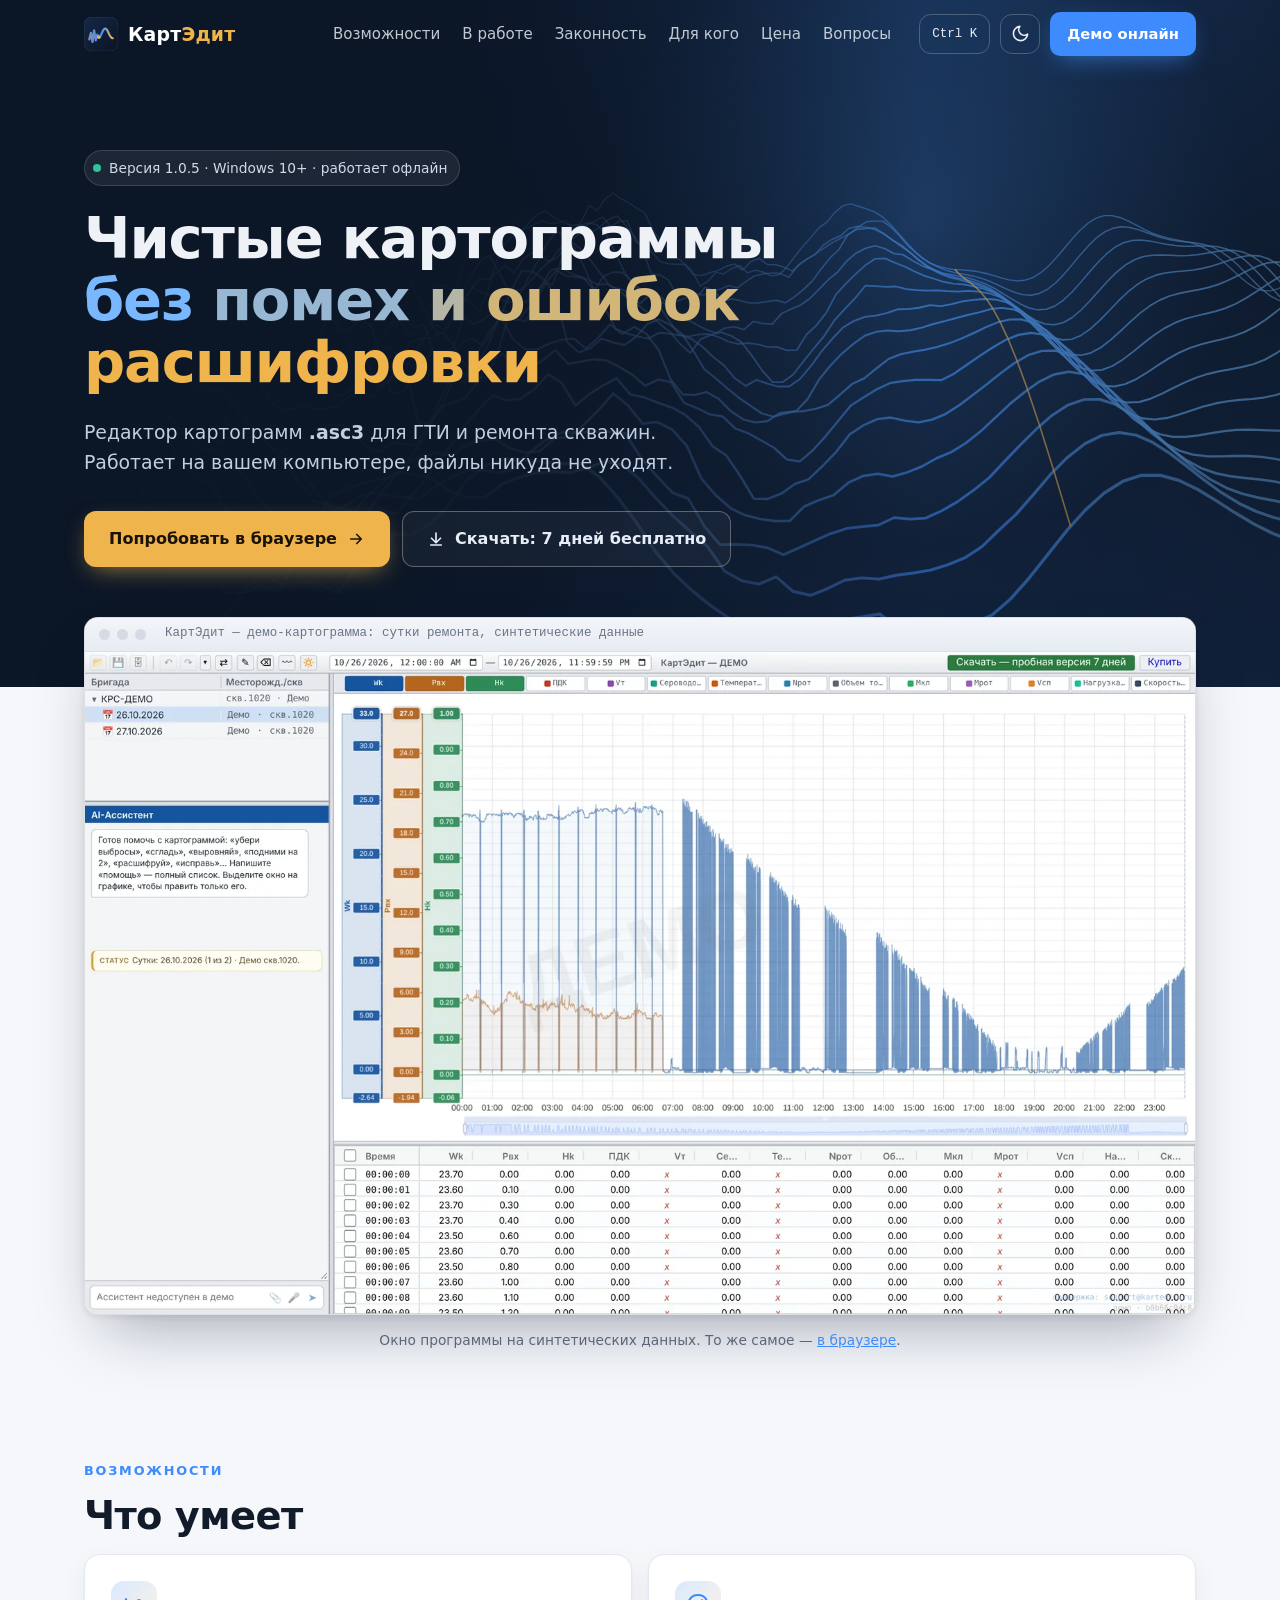
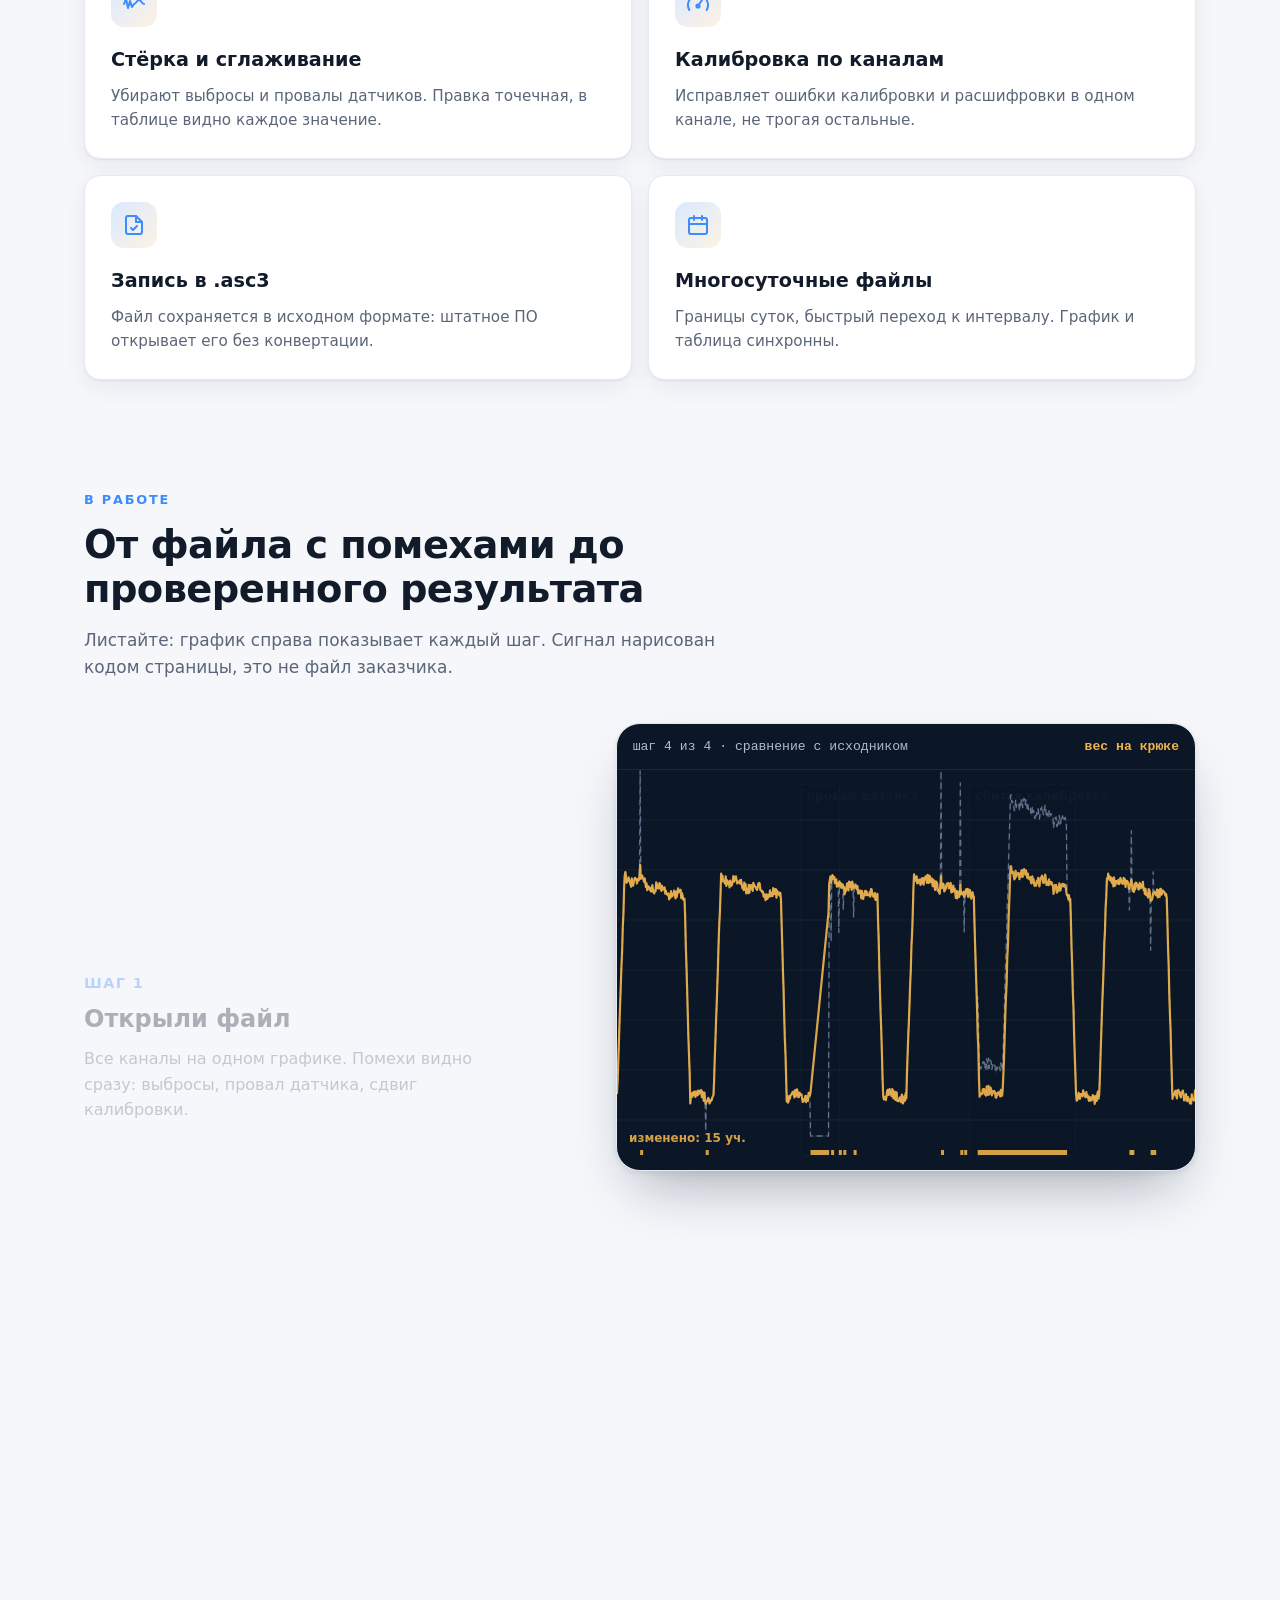
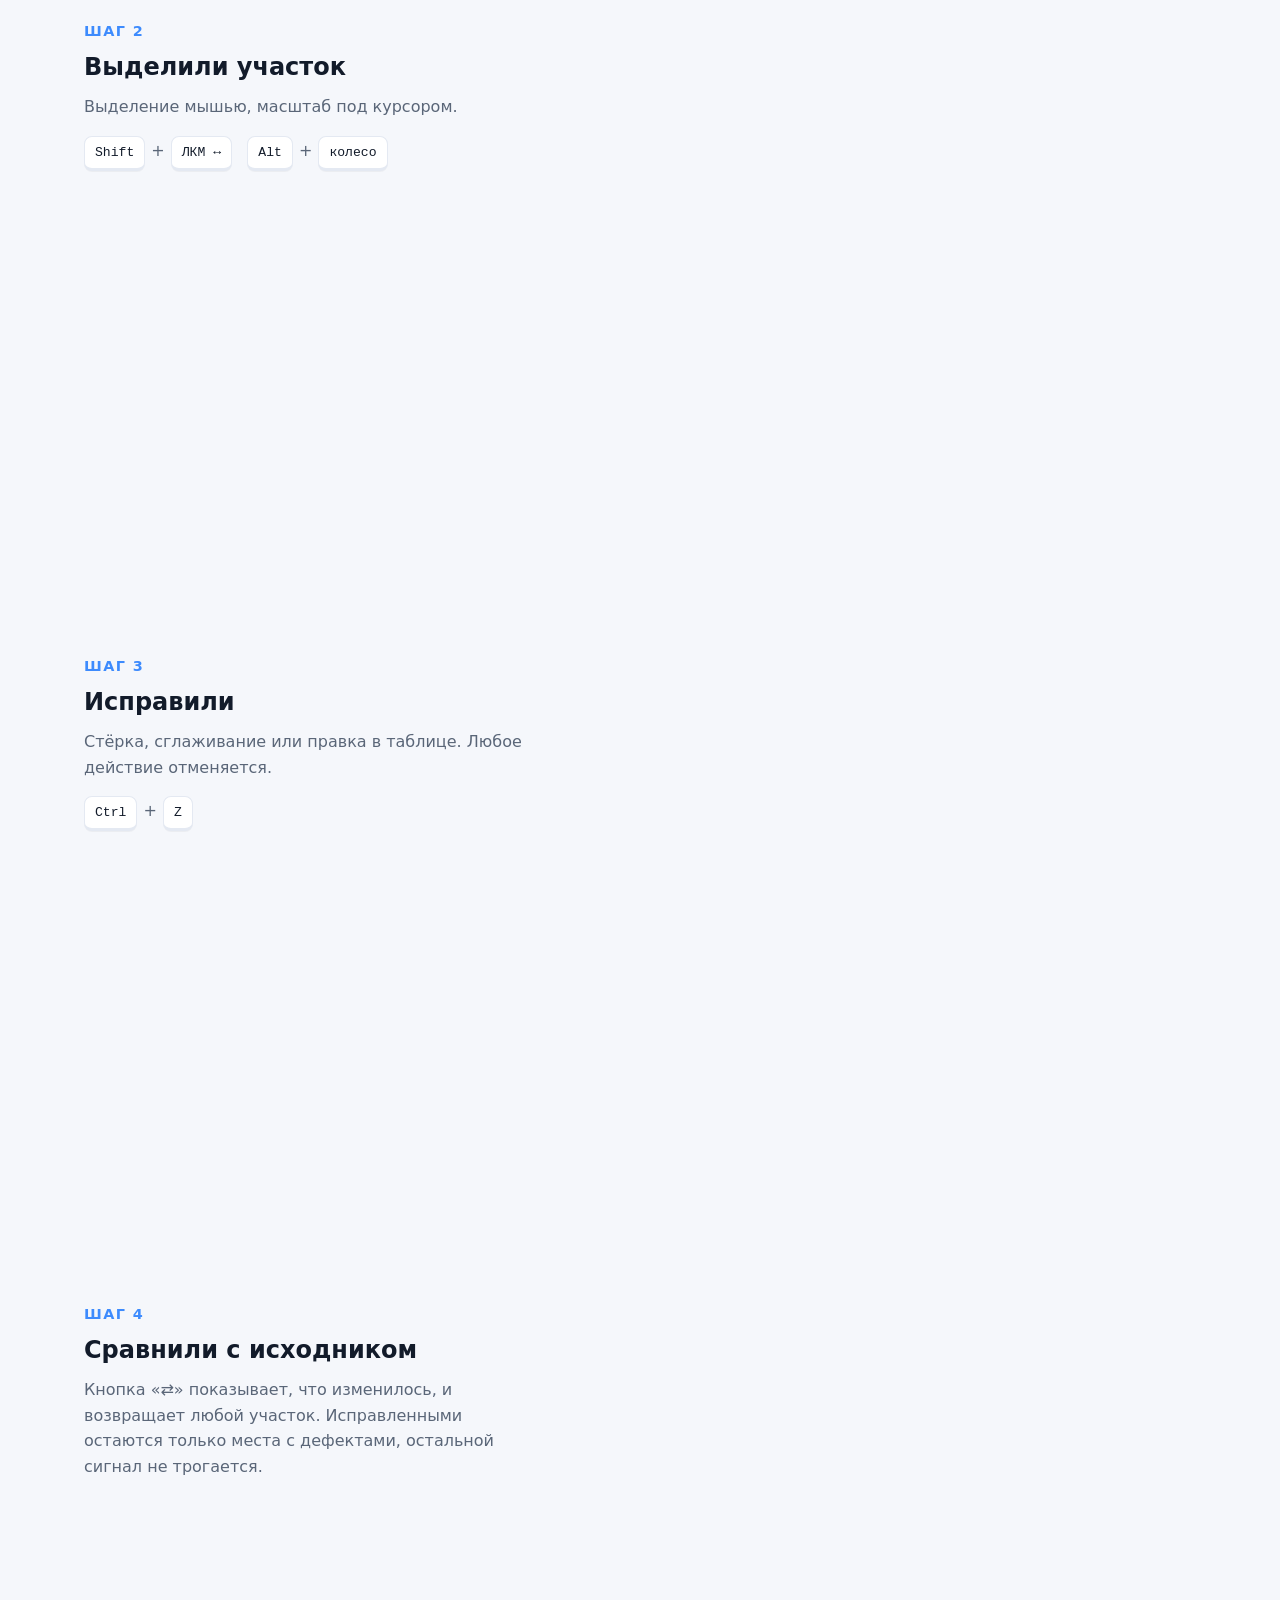
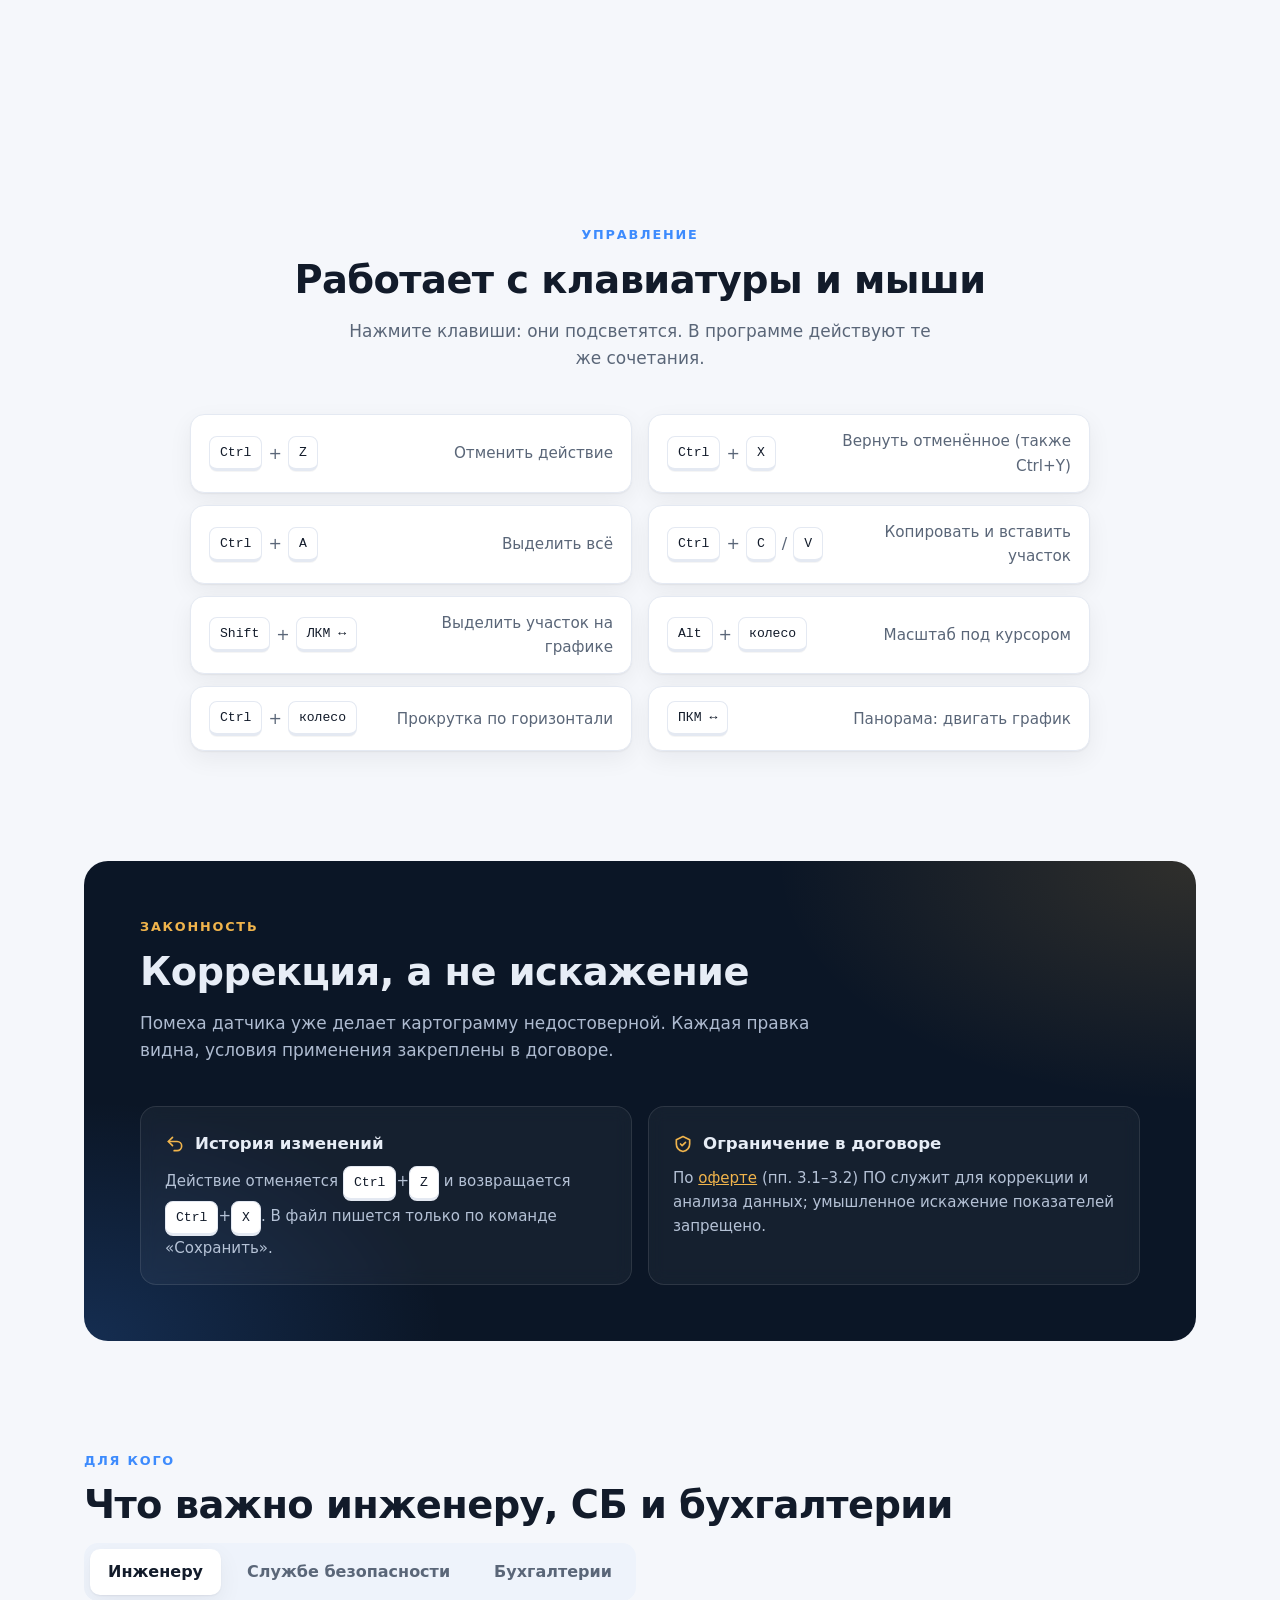
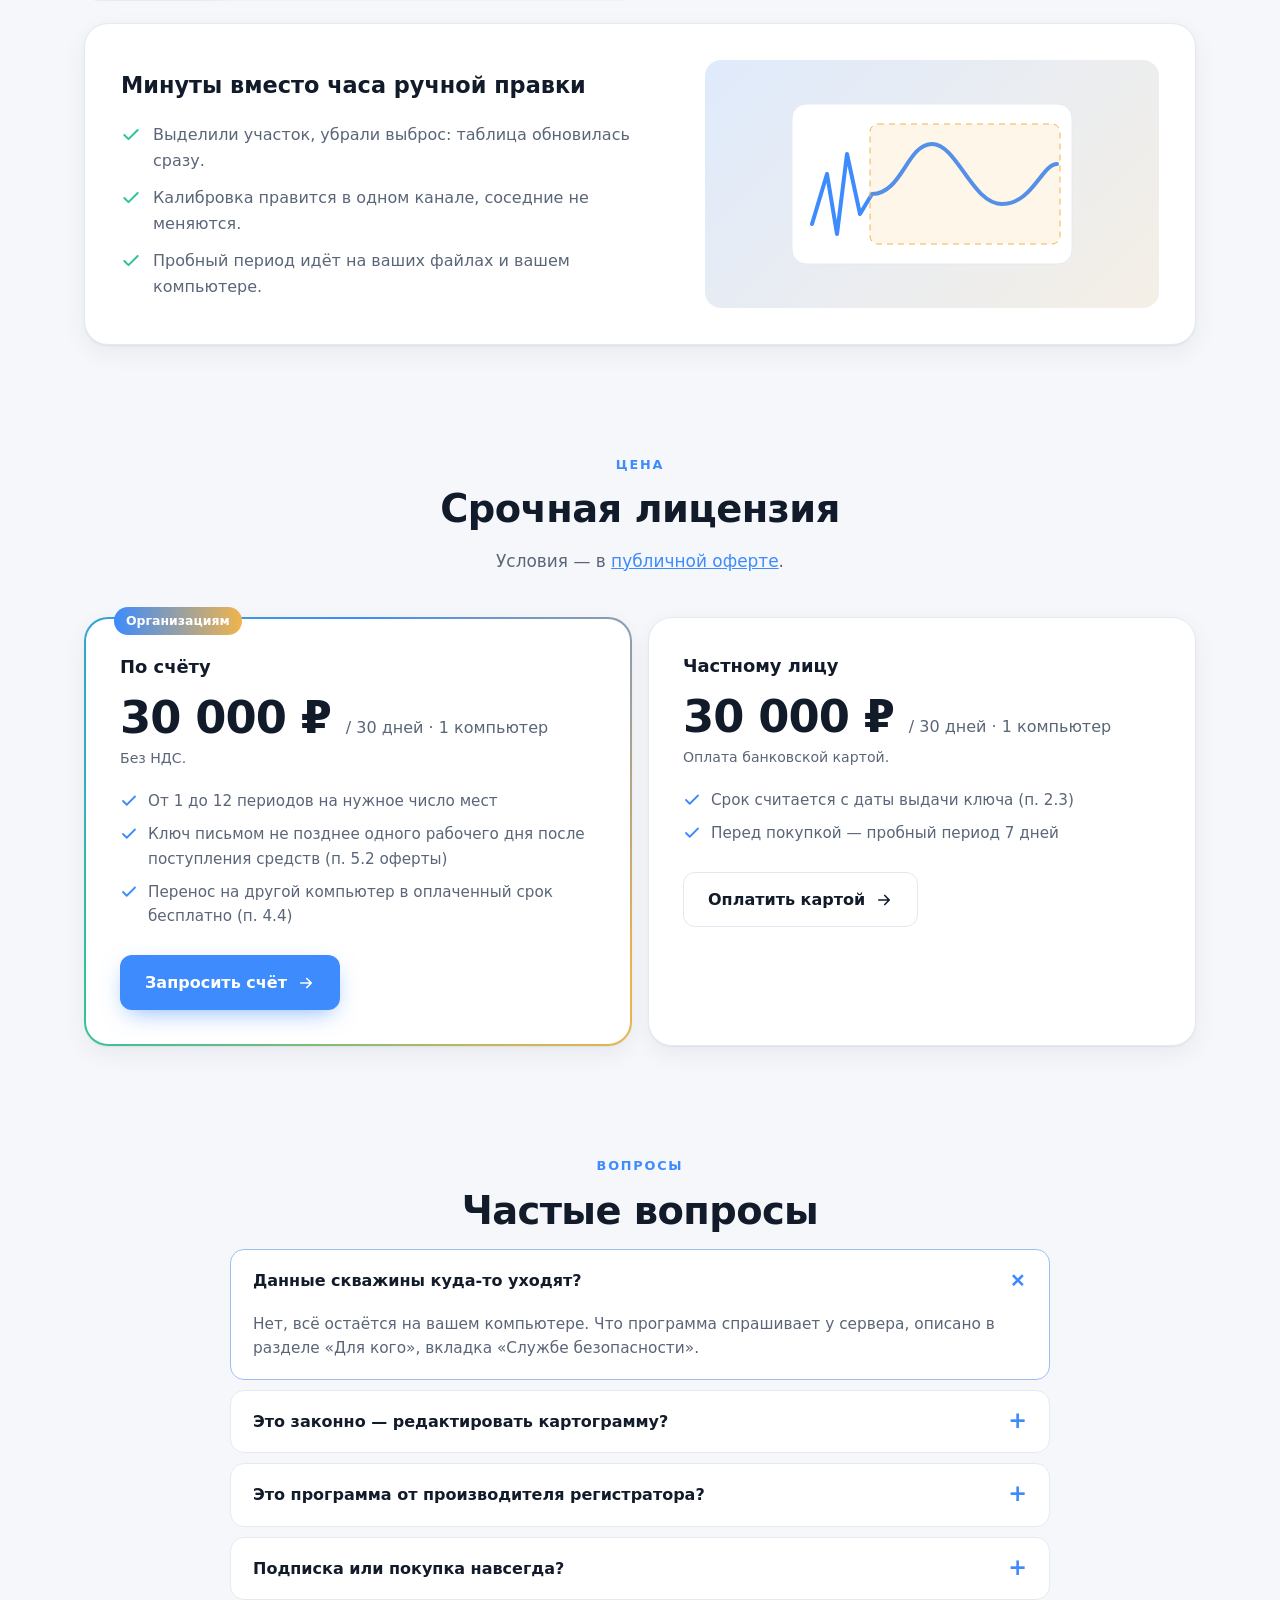
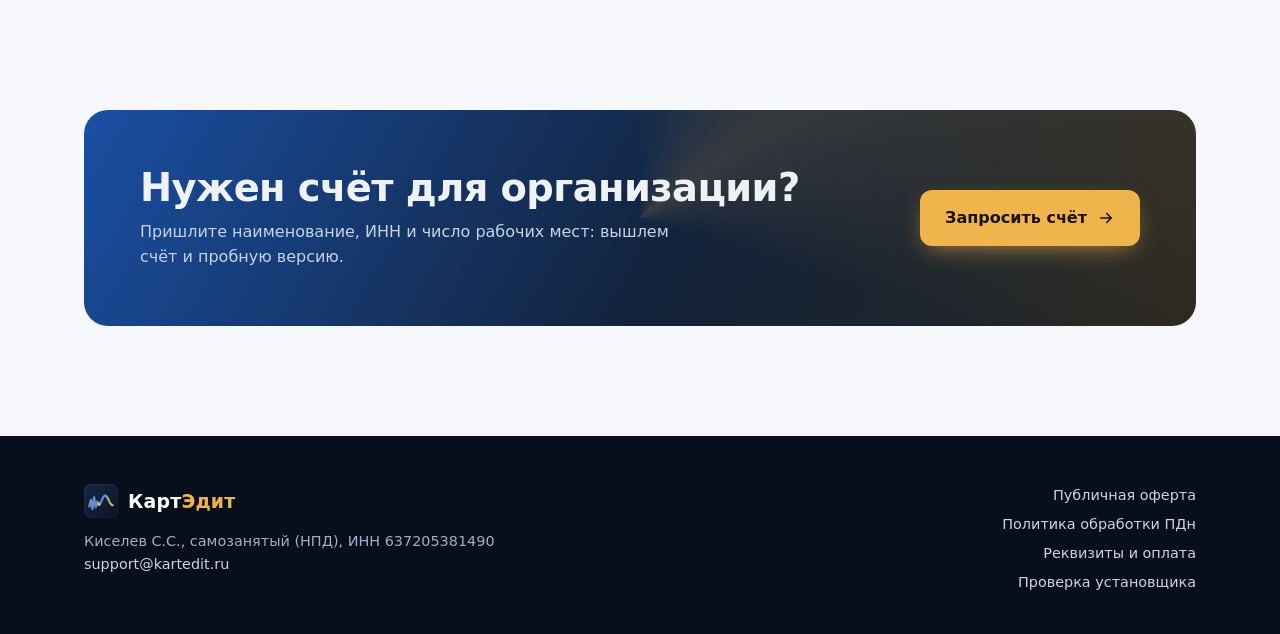
==== index.html @ 20cf05af "Initial deploy of KartEdit website to GitHub Pages" ====
<!DOCTYPE html>
<html lang="ru" data-theme="light">
<head>
<meta charset="utf-8">
<meta name="viewport" content="width=device-width, initial-scale=1, viewport-fit=cover">
<title>КартЭдит — контроль качества данных телеметрии</title>
<meta name="description" content="Настольное ПО для анализа и коррекции данных телеметрии в формате .asc3. Организациям — договор, счёт и акт, безналичный расчёт. Файлы обрабатываются на вашем компьютере.">
<meta name="theme-color" content="#0b1626">
<meta property="og:title" content="КартЭдит — контроль качества данных телеметрии">
<meta property="og:description" content="Коррекция помех и ошибок расшифровки в картограммах .asc3. Офлайн, на вашем компьютере.">
<meta property="og:image" content="https://kartedit.ru/assets/editor.webp">
<link rel="icon" href="/assets/logo.svg" type="image/svg+xml">
<!-- Сторонние ресурсы не подключаются (§11.1 Политики ПДн): шрифты системные,
     стили, скрипты и картинки — свои, с этого же домена. -->
<style>
  /* ---------- Дизайн-токены (описание — commercial/brand/ДИЗАЙН_СИСТЕМА.md) ---------- */
  :root {
    --navy-900:#070f1c; --navy-800:#0b1626; --navy-700:#12223a; --navy-600:#1b3252;
    --signal:#3d8bfd; --signal-2:#79b8ff; --gold:#f0b44c; --mint:#2fc29b; --noise:#8a9bb8;
    --r-sm:10px; --r-md:16px; --r-lg:24px;
    --shadow-1:0 1px 2px rgba(10,20,40,.06),0 8px 24px rgba(10,20,40,.06);
    --shadow-2:0 2px 6px rgba(10,20,40,.08),0 30px 60px -20px rgba(10,20,40,.35);
    --ease:cubic-bezier(.2,.7,.2,1);
    --font:"Segoe UI Variable Text","Segoe UI",system-ui,-apple-system,Roboto,"Helvetica Neue",Arial,sans-serif;
    --font-d:"Segoe UI Variable Display","Segoe UI",system-ui,-apple-system,Roboto,sans-serif;
    --mono:"Cascadia Mono",Consolas,"SFMono-Regular",Menlo,monospace;
  }
  :root, [data-theme="light"] {
    --bg:#f5f7fb; --bg-2:#ffffff; --tx:#121b2a; --mut:#5a6678; --line:#e2e8f1;
    --card:#ffffff; --card-line:#e4e9f2; --glass:rgba(255,255,255,.72); --chip:#eef3fb;
  }
  [data-theme="dark"] {
    --bg:#08111f; --bg-2:#0c1729; --tx:#e7edf6; --mut:#97a6bc; --line:#1c2c44;
    --card:#0f1c31; --card-line:#1e3050; --glass:rgba(10,20,36,.72); --chip:#13243d;
    --shadow-1:0 1px 2px rgba(0,0,0,.3),0 8px 24px rgba(0,0,0,.25);
  }
  * { box-sizing:border-box; margin:0; }
  html { scroll-behavior:smooth; scroll-padding-top:84px; -webkit-text-size-adjust:100%; }
  body { font-family:var(--font); color:var(--tx); background:var(--bg); line-height:1.6;
         -webkit-font-smoothing:antialiased; overflow-x:hidden; transition:background .3s, color .3s; }
  a { color:var(--signal); }
  img { max-width:100%; display:block; }
  .wrap { max-width:1160px; margin:0 auto; padding:0 24px; }
  .sr { position:absolute; width:1px; height:1px; overflow:hidden; clip:rect(0 0 0 0); }
  :focus-visible { outline:2px solid var(--signal); outline-offset:3px; border-radius:6px; }

  /* ---------- Полоса прогресса прокрутки (scroll-driven animation) ---------- */
  .progress { position:fixed; inset:0 0 auto 0; height:3px; z-index:60; transform-origin:0 50%;
              background:linear-gradient(90deg,var(--signal),var(--gold)); transform:scaleX(0); }
  @supports (animation-timeline: scroll()) {
    .progress { animation:grow linear both; animation-timeline:scroll(root); }
    @keyframes grow { to { transform:scaleX(1); } }
  }

  /* ---------- Шапка: «стекло» ---------- */
  header.top { position:fixed; inset:0 0 auto 0; z-index:50; transition:background .3s, box-shadow .3s; }
  header.top.solid { background:var(--glass); backdrop-filter:saturate(1.6) blur(14px);
                     -webkit-backdrop-filter:saturate(1.6) blur(14px); box-shadow:0 1px 0 var(--line); }
  .nav { display:flex; align-items:center; gap:28px; height:68px; }
  .brand { display:flex; align-items:center; gap:10px; text-decoration:none; color:#fff;
           font-family:var(--font-d); font-weight:800; font-size:1.18rem; letter-spacing:.2px; }
  header.solid .brand { color:var(--tx); }
  .brand b { font-weight:inherit; }
  .brand span { color:var(--gold); }
  .brand svg { width:34px; height:34px; flex:none; }
  .brand .trace { stroke-dasharray:120; stroke-dashoffset:120; animation:draw 1.6s .2s var(--ease) forwards; }
  @keyframes draw { to { stroke-dashoffset:0; } }
  .links { display:flex; gap:22px; margin-left:auto; }
  .links a { color:rgba(232,239,248,.82); text-decoration:none; font-size:.94rem; font-weight:500; }
  header.solid .links a { color:var(--mut); }
  .links a:hover { color:var(--gold) !important; }
  .nav-act { display:flex; align-items:center; gap:10px; }
  .icon-btn { width:40px; height:40px; border-radius:12px; display:grid; place-items:center; cursor:pointer;
              border:1px solid rgba(255,255,255,.22); background:transparent; color:#e8eef6; }
  header.solid .icon-btn { border-color:var(--line); color:var(--tx); }
  .icon-btn svg { width:19px; height:19px; }
  .burger { display:none; }
  /* Мобильное меню — нативный Popover API */
  #menu { margin:76px 16px auto auto; padding:10px; border:1px solid var(--line); border-radius:var(--r-md);
          background:var(--bg-2); color:var(--tx); box-shadow:var(--shadow-2); min-width:220px; }
  #menu a { display:block; padding:10px 14px; color:var(--tx); text-decoration:none; border-radius:10px; }
  #menu a:hover { background:var(--chip); }
  #menu::backdrop { background:rgba(5,10,20,.35); backdrop-filter:blur(2px); }

  /* ---------- Кнопки ---------- */
  .btn { --b:var(--signal); display:inline-flex; align-items:center; gap:10px; text-decoration:none;
         font-weight:650; font-size:1rem; padding:14px 24px; border-radius:12px; border:1px solid transparent;
         transition:transform .2s var(--ease), box-shadow .2s, background .2s; cursor:pointer; }
  .btn svg { width:18px; height:18px; }
  .btn.main { background:var(--b); color:#fff; box-shadow:0 8px 24px -8px rgba(61,139,253,.7); }
  .btn.main:hover { transform:translateY(-2px); box-shadow:0 14px 30px -10px rgba(61,139,253,.85); }
  .btn.gold { background:var(--gold); color:#1a1205; box-shadow:0 8px 24px -8px rgba(240,180,76,.7); }
  .btn.gold:hover { transform:translateY(-2px); }
  .btn.ghost { color:#e6edf7; border-color:rgba(255,255,255,.3); background:rgba(255,255,255,.04); }
  .btn.ghost:hover { background:rgba(255,255,255,.1); }
  .btn.line { color:var(--tx); border-color:var(--line); background:var(--bg-2); }
  .btn.line:hover { border-color:var(--signal); }
  .btn.sm { padding:9px 16px; font-size:.92rem; border-radius:10px; }

  /* ---------- Первый экран ---------- */
  .hero { position:relative; overflow:hidden; color:#eef2f7; isolation:isolate;
          background:radial-gradient(1200px 600px at 80% -10%,#1d3d6c 0%,transparent 60%),
                     linear-gradient(165deg,var(--navy-800) 0%,var(--navy-700) 65%,#15294a 100%); }
  /* Сцена «лента данных»: свой код на canvas, без сторонних библиотек.
     При «уменьшить движение» — один статический кадр. */
  #ribbon { position:absolute; inset:0; width:100%; height:100%; display:block; z-index:-2; }
  .hero::after { content:""; position:absolute; inset:0; pointer-events:none; z-index:-1;
                 background:linear-gradient(90deg,var(--navy-800) 0%,rgba(11,22,38,.9) 36%,
                            rgba(11,22,38,.25) 72%,rgba(11,22,38,.5) 100%); }
  .hero-in { padding:150px 0 120px; max-width:720px; }
  .eyebrow { display:inline-flex; align-items:center; gap:8px; padding:6px 12px 6px 8px; border-radius:999px;
             background:rgba(255,255,255,.07); border:1px solid rgba(255,255,255,.14); font-size:.86rem;
             color:#cfdaea; margin-bottom:22px; backdrop-filter:blur(6px); }
  .eyebrow i { width:8px; height:8px; border-radius:50%; background:var(--mint);
               box-shadow:0 0 0 0 rgba(47,194,155,.6); animation:ping 2.4s infinite; }
  @keyframes ping { 70%,100% { box-shadow:0 0 0 10px rgba(47,194,155,0); } }
  h1 { font-family:var(--font-d); font-size:clamp(2.1rem,4.6vw,3.6rem); line-height:1.08; font-weight:800;
       letter-spacing:-.02em; margin-bottom:22px; text-wrap:balance; }
  h1 .grad { background:linear-gradient(90deg,var(--signal-2),var(--gold)); -webkit-background-clip:text;
             background-clip:text; color:transparent; }
  .lead { font-size:clamp(1.02rem,1.5vw,1.18rem); color:#c3cede; margin-bottom:34px; max-width:620px; text-wrap:pretty; }
  .btns { display:flex; gap:12px; flex-wrap:wrap; }

  /* ---------- Скриншот: окно, которое «ложится» при прокрутке ---------- */
  .stage { position:relative; margin-top:-70px; perspective:1600px; z-index:3; }
  .window { border-radius:14px; overflow:hidden; background:#fff; box-shadow:var(--shadow-2);
            border:1px solid rgba(15,30,60,.14); transform-origin:50% 0; }
  .window .bar { height:34px; background:linear-gradient(#f2f5f9,#e7ecf3); display:flex; align-items:center;
                 gap:7px; padding:0 14px; border-bottom:1px solid #d9e0ea; }
  .window .bar i { width:11px; height:11px; border-radius:50%; background:#d5dbe4; }
  .window .bar span { margin-left:12px; font-size:.78rem; color:#6a7486; font-family:var(--mono); }
  .window img { width:100%; height:auto; aspect-ratio:1600/955; }
  @supports (animation-timeline: view()) {
    .window { animation:lay linear both; animation-timeline:view(); animation-range:entry 0% cover 45%; }
    @keyframes lay { from { transform:rotateX(24deg) scale(.92); opacity:.55; } to { transform:none; opacity:1; } }
  }
  .caption { text-align:center; color:var(--mut); font-size:.86rem; margin-top:14px; }

  /* ---------- Секции ---------- */
  section { padding:110px 0 0; }
  .kicker { font-size:.8rem; letter-spacing:.14em; text-transform:uppercase; color:var(--signal); font-weight:700; margin-bottom:12px; }
  h2 { font-family:var(--font-d); font-size:clamp(1.6rem,3vw,2.4rem); line-height:1.15; letter-spacing:-.015em;
       margin-bottom:16px; text-wrap:balance; }
  .sub { color:var(--mut); font-size:1.06rem; max-width:680px; margin-bottom:42px; text-wrap:pretty; }
  .center { text-align:center; } .center .sub { margin-inline:auto; }

  /* Появление при прокрутке: CSS view-timeline, иначе — IntersectionObserver.
     Без JS и без поддержки всё видно сразу. */
  @supports (animation-timeline: view()) {
    .rv { animation:rise linear both; animation-timeline:view(); animation-range:entry 5% cover 28%; }
  }
  html.io .rv { opacity:0; transform:translateY(28px); transition:opacity .8s var(--ease), transform .8s var(--ease); }
  html.io .rv.in { opacity:1; transform:none; }
  @keyframes rise { from { opacity:0; transform:translateY(34px); } to { opacity:1; transform:none; } }

  /* ---------- Карточки (bento) с 3D-наклоном и «прожектором» ---------- */
  .bento { display:grid; grid-template-columns:repeat(6,1fr); gap:16px; }
  .card { --rx:0deg; --ry:0deg; --mx:50%; --my:50%; position:relative; grid-column:span 2; container-type:inline-size;
          background:var(--card); border:1px solid var(--card-line); border-radius:var(--r-md); padding:26px;
          box-shadow:var(--shadow-1); transform:perspective(900px) rotateX(var(--rx)) rotateY(var(--ry));
          transition:transform .25s var(--ease), border-color .25s; overflow:hidden; }
  .card::before { content:""; position:absolute; inset:0; pointer-events:none; opacity:0; transition:opacity .3s;
                  background:radial-gradient(380px circle at var(--mx) var(--my),rgba(61,139,253,.13),transparent 60%); }
  .card:hover { border-color:color-mix(in srgb,var(--signal) 45%,var(--card-line)); }
  .card:hover::before { opacity:1; }
  .card.wide { grid-column:span 3; }
  .card .ic { width:46px; height:46px; border-radius:13px; display:grid; place-items:center; margin-bottom:18px;
              background:linear-gradient(135deg,color-mix(in srgb,var(--signal) 20%,transparent),color-mix(in srgb,var(--gold) 18%,transparent));
              color:var(--signal); }
  .card .ic svg { width:24px; height:24px; }
  .card h3 { font-size:1.08rem; margin-bottom:8px; font-family:var(--font-d); }
  .card p { color:var(--mut); font-size:.95rem; }
  .card p + p { margin-top:10px; }
  .card .kbd { font-family:var(--mono); font-size:.8rem; padding:2px 7px; border-radius:6px; background:var(--chip);
               border:1px solid var(--card-line); color:var(--tx); }
  @container (min-width:420px) { .card h3 { font-size:1.2rem; } }

  /* ---------- Законность ---------- */
  .legal { position:relative; border-radius:var(--r-lg); padding:56px; color:#e7edf6; overflow:hidden;
           background:radial-gradient(700px 400px at 100% 0%,rgba(240,180,76,.16),transparent 60%),
                      radial-gradient(600px 400px at 0% 100%,rgba(61,139,253,.2),transparent 60%),var(--navy-800); }
  .legal .kicker { color:var(--gold); }
  .legal .sub { color:#aebbd0; }
  .legal-grid { display:grid; grid-template-columns:repeat(3,1fr); gap:16px; }
  .legal-grid.two { grid-template-columns:repeat(2,1fr); }
  .legal-item { background:rgba(255,255,255,.045); border:1px solid rgba(255,255,255,.1); border-radius:var(--r-md);
                padding:24px; backdrop-filter:blur(8px); }
  .legal-item h3 { font-size:1.04rem; margin-bottom:8px; display:flex; gap:10px; align-items:center; }
  .legal-item h3 svg { width:20px; height:20px; color:var(--gold); flex:none; }
  .legal-item p { color:#b5c2d6; font-size:.94rem; }
  .legal-item a { color:var(--gold); }

  /* ---------- Кому ---------- */
  .tabs { display:flex; gap:8px; padding:6px; border-radius:14px; background:var(--chip); width:max-content; max-width:100%;
          overflow-x:auto; margin-bottom:22px; scrollbar-width:none; }
  .tabs button { border:0; background:transparent; color:var(--mut); font:inherit; font-weight:600; padding:10px 18px;
                 border-radius:10px; cursor:pointer; white-space:nowrap; transition:background .2s,color .2s; }
  .tabs button[aria-selected="true"] { background:var(--bg-2); color:var(--tx); box-shadow:var(--shadow-1); }
  .panel { display:grid; grid-template-columns:1.1fr .9fr; gap:28px; align-items:center; background:var(--card);
           border:1px solid var(--card-line); border-radius:var(--r-lg); padding:36px; box-shadow:var(--shadow-1); }
  .panel[hidden] { display:none; }
  .panel h3 { font-family:var(--font-d); font-size:1.4rem; margin-bottom:12px; }
  .panel ul { list-style:none; padding:0; display:grid; gap:12px; margin-top:18px; }
  .panel li { display:flex; gap:12px; color:var(--mut); }
  .panel li svg { flex:none; width:20px; height:20px; color:var(--mint); margin-top:3px; }
  .panel .art { border-radius:var(--r-md); min-height:220px; display:grid; place-items:center; padding:24px;
                background:linear-gradient(135deg,color-mix(in srgb,var(--signal) 12%,var(--bg)),color-mix(in srgb,var(--gold) 12%,var(--bg))); }
  .panel .art svg { width:100%; max-width:300px; height:auto; }

  /* ---------- Цена ---------- */
  .price-wrap { display:grid; grid-template-columns:1fr 1fr; gap:16px; }
  .price { position:relative; border-radius:var(--r-lg); padding:34px; background:var(--card); border:1px solid var(--card-line);
           box-shadow:var(--shadow-1); }
  .price.hi { border:1px solid transparent; background:linear-gradient(var(--card),var(--card)) padding-box,
              linear-gradient(135deg,var(--signal),var(--gold)) border-box; }
  .price .tag { position:absolute; top:-12px; left:28px; padding:4px 12px; border-radius:999px; font-size:.78rem; font-weight:700;
                background:linear-gradient(90deg,var(--signal),var(--gold)); color:#fff; }
  .price h3 { font-size:1.12rem; margin-bottom:6px; }
  .price .amt { font-family:var(--font-d); font-size:2.8rem; font-weight:800; letter-spacing:-.02em; line-height:1.1; margin:12px 0 4px; }
  .price .amt small { font-size:1rem; font-weight:500; color:var(--mut); letter-spacing:0; }
  .price ul { list-style:none; padding:0; margin:20px 0 26px; display:grid; gap:9px; }
  .price li { display:flex; gap:10px; color:var(--mut); font-size:.95rem; }
  .price li svg { flex:none; width:18px; height:18px; color:var(--signal); margin-top:3px; }
  .muted { color:var(--mut); font-size:.88rem; }

  /* ---------- Вопросы ---------- */
  .faq { max-width:820px; margin:0 auto; display:grid; gap:10px; }
  details { background:var(--card); border:1px solid var(--card-line); border-radius:14px; padding:0 22px;
            transition:border-color .2s; }
  details[open] { border-color:color-mix(in srgb,var(--signal) 45%,var(--card-line)); }
  summary { cursor:pointer; list-style:none; padding:18px 0; font-weight:600; display:flex; justify-content:space-between; gap:16px; }
  summary::-webkit-details-marker { display:none; }
  summary::after { content:"+"; font-size:1.4rem; line-height:1; color:var(--signal); transition:transform .25s var(--ease); }
  details[open] summary::after { transform:rotate(45deg); }
  details p { color:var(--mut); padding-bottom:18px; font-size:.96rem; }
  details::details-content { block-size:0; overflow:clip; transition:block-size .35s var(--ease), content-visibility .35s allow-discrete; }
  details[open]::details-content { block-size:auto; }
  @supports (interpolate-size: allow-keywords) { :root { interpolate-size:allow-keywords; } }

  /* ---------- Призыв ---------- */
  .cta { margin:110px 0 0; border-radius:var(--r-lg); padding:56px; display:flex; align-items:center; justify-content:space-between;
         gap:28px; flex-wrap:wrap; color:#eef2f7; position:relative; overflow:hidden;
         background:linear-gradient(120deg,#1a4fa3 0%,var(--navy-700) 55%,#3a2a0d 130%); }
  .cta::before { content:""; position:absolute; inset:-40%; background:conic-gradient(from 0deg,transparent,rgba(240,180,76,.16),transparent 30%);
                 animation:spin 14s linear infinite; }
  @keyframes spin { to { transform:rotate(360deg); } }
  .cta > * { position:relative; }
  .cta h2 { margin-bottom:8px; }
  .cta p { color:#c7d3e4; max-width:560px; }
  .cta p a { color:var(--gold); }

  /* ---------- Подвал ---------- */
  footer { margin-top:110px; background:var(--navy-900); color:#9fb0c6; font-size:.9rem; padding:48px 0 40px; }
  footer a { color:#c9d5e6; text-decoration:none; } footer a:hover { color:var(--gold); }
  footer .row { display:flex; justify-content:space-between; gap:24px; flex-wrap:wrap; align-items:flex-start; }
  footer .brand { color:#fff; margin-bottom:12px; }
  footer nav { display:flex; flex-direction:column; gap:6px; text-align:right; }

  /* ---------- Адаптивность ---------- */
  @media (max-width:960px) {
    .links { display:none; } .burger { display:grid; }
    .bento { grid-template-columns:1fr 1fr; } .card, .card.wide { grid-column:span 1; }
    .legal-grid, .legal-grid.two { grid-template-columns:1fr; }
    .panel { grid-template-columns:1fr; } .panel .art { display:none; }
    }
  @media (max-width:640px) {
    .wrap { padding:0 16px; }
    .hero-in { padding:116px 0 100px; }
    .hero::after { background:linear-gradient(90deg,var(--navy-800) 0%,rgba(11,22,38,.88) 60%,rgba(11,22,38,.7) 100%); }
    .nav-act .btn { display:none; }
    .bento, .price-wrap { grid-template-columns:1fr; }
    .legal, .cta { padding:32px 22px; } .panel { padding:24px; } .price { padding:28px 22px; }
    section { padding-top:80px; }
    footer nav { text-align:left; }
    .btns .btn { flex:1 1 100%; justify-content:center; }
  }
  @media (prefers-reduced-motion: reduce) {
    *, *::before, *::after { animation:none !important; transition:none !important; }
    h1 .w { opacity:1; transform:none; }
    html { scroll-behavior:auto; }
    .brand .trace { stroke-dashoffset:0; }
  }

  /* ---------- Свежие приёмы (см. ДИЗАЙН_СИСТЕМА.md, п. 5) ---------- */
  @property --ang { syntax:"<angle>"; initial-value:0deg; inherits:false; }
  .price.hi { border:2px solid transparent; animation:rot 8s linear infinite;
              background:linear-gradient(var(--card),var(--card)) padding-box,
                         conic-gradient(from var(--ang),var(--signal),var(--gold),var(--mint),var(--signal)) border-box; }
  @keyframes rot { to { --ang:360deg; } }
  .hero::before { content:""; position:absolute; inset:0; z-index:-1; pointer-events:none; mix-blend-mode:screen;
                  background:radial-gradient(520px circle at var(--px,72%) var(--py,32%),rgba(61,139,253,.28),transparent 62%); }
  h1 .w { display:inline-block; opacity:0; transform:translateY(.55em); animation:wd .9s var(--ease) forwards;
          animation-delay:calc(var(--i)*.08s + .12s); }
  h1 .grad .w { color:color-mix(in srgb,var(--signal-2),var(--gold) calc(var(--k)*25%)); }
  @keyframes wd { to { opacity:1; transform:none; } }
  .btn.mag { transition:transform .25s var(--ease), box-shadow .2s, background .2s; will-change:transform; }

  /* Сценарий «как это выглядит»: холст приклеен, шаги листаются */
  .story { display:grid; grid-template-columns:minmax(0,5fr) minmax(0,6fr); gap:48px; align-items:start; }
  .story-stage { position:sticky; top:96px; order:2; }
  .stage-card { border-radius:var(--r-lg); overflow:hidden; background:var(--navy-800); border:1px solid var(--card-line); box-shadow:var(--shadow-2); }
  .stage-card .hd { display:flex; justify-content:space-between; gap:12px; padding:12px 16px; color:#aebbd0; font-size:.82rem;
                    border-bottom:1px solid rgba(255,255,255,.08); font-family:var(--mono); }
  .stage-card .hd b { color:var(--gold); font-weight:600; }
  .stage-card canvas { display:block; width:100%; height:400px; }
  .st { min-height:72vh; display:flex; flex-direction:column; justify-content:center; opacity:.32; transition:opacity .45s; }
  .st.on { opacity:1; }
  .st .num { font-family:var(--font-d); font-weight:800; font-size:.9rem; color:var(--signal); letter-spacing:.1em; margin-bottom:10px; }
  .st h3 { font-family:var(--font-d); font-size:1.5rem; line-height:1.2; margin-bottom:12px; }
  .st p { color:var(--mut); max-width:440px; }
  .st .kc { margin-top:16px; }
  kbd { font-family:var(--mono); font-size:.82rem; display:inline-block; min-width:2.1em; text-align:center; padding:5px 10px;
        border-radius:8px; color:var(--tx); background:var(--bg-2); border:1px solid var(--card-line);
        border-bottom-width:3px; box-shadow:0 1px 0 rgba(0,0,0,.04); transition:transform .08s, background .12s, border-color .12s; }
  kbd.on { transform:translateY(2px); border-bottom-width:1px; background:var(--gold); border-color:var(--gold); color:#1a1205; }
  .kc i, .kcaps i { font-style:normal; color:var(--mut); margin:0 6px; }

  .keys { display:grid; grid-template-columns:repeat(2,1fr); gap:12px 16px; max-width:900px; margin:0 auto; }
  .krow { display:flex; align-items:center; justify-content:space-between; gap:16px; background:var(--card); border:1px solid var(--card-line);
          border-radius:14px; padding:14px 18px; box-shadow:var(--shadow-1); }
  .krow > span { color:var(--mut); font-size:.95rem; text-align:right; }
  .kcaps { display:flex; align-items:center; flex:none; }

  dialog#pal { margin:12vh auto auto; width:min(560px,calc(100vw - 32px)); padding:0; border:1px solid var(--line); border-radius:var(--r-md);
               background:var(--bg-2); color:var(--tx); box-shadow:var(--shadow-2); overflow:hidden; }
  dialog#pal::backdrop { background:rgba(5,10,20,.5); backdrop-filter:blur(3px); }
  #pal input { width:100%; border:0; outline:0; padding:18px 20px; font:inherit; font-size:1.05rem; background:transparent; color:inherit;
               border-bottom:1px solid var(--line); }
  #pal ul { list-style:none; padding:8px; margin:0; max-height:50vh; overflow:auto; }
  #pal li a { display:flex; justify-content:space-between; gap:12px; padding:11px 14px; border-radius:10px; color:var(--tx); text-decoration:none; }
  #pal li a:hover, #pal li a.sel { background:var(--chip); }
  #pal li small { color:var(--mut); }
  .kbtn { width:auto; padding:0 12px; font-family:var(--mono); font-size:.78rem; }

  @media (max-width:960px) {
    .story { grid-template-columns:1fr; gap:0; }
    .story-stage { order:-1; top:68px; z-index:5; padding-bottom:8px; background:var(--bg); }
    .stage-card canvas { height:230px; }
    .st { min-height:58vh; }
    .keys { grid-template-columns:1fr; }
    .kbtn { display:none; }
  }
  /* Смена темы через View Transitions: круг от кнопки */
  ::view-transition-old(root), ::view-transition-new(root) { animation:none; mix-blend-mode:normal; }
</style>
<script>
  // Тема до первой отрисовки — без вспышки. Выбор хранится только в этом браузере.
  (function () {
    var t = null;
    try { t = localStorage.getItem("ke-theme"); } catch (e) {}
    if (!t && window.matchMedia && matchMedia("(prefers-color-scheme: dark)").matches) t = "dark";
    document.documentElement.setAttribute("data-theme", t === "dark" ? "dark" : "light");
    if (!(window.CSS && CSS.supports && CSS.supports("animation-timeline: view()")) && "IntersectionObserver" in window)
      document.documentElement.classList.add("io");
  })();
</script>
</head>
<body>

<svg width="0" height="0" style="position:absolute" aria-hidden="true">
  <symbol id="i-check" viewBox="0 0 24 24" fill="none" stroke="currentColor" stroke-width="2.4" stroke-linecap="round" stroke-linejoin="round"><path d="M20 6 9 17l-5-5"/></symbol>
  <symbol id="i-arrow" viewBox="0 0 24 24" fill="none" stroke="currentColor" stroke-width="2.2" stroke-linecap="round" stroke-linejoin="round"><path d="M5 12h14M13 6l6 6-6 6"/></symbol>
  <symbol id="i-down" viewBox="0 0 24 24" fill="none" stroke="currentColor" stroke-width="2.2" stroke-linecap="round" stroke-linejoin="round"><path d="M12 4v12M6 11l6 6 6-6M5 20h14"/></symbol>
  <symbol id="i-wave" viewBox="0 0 24 24" fill="none" stroke="currentColor" stroke-width="2" stroke-linecap="round" stroke-linejoin="round"><path d="M2 12l2-5 2 9 2-7 2 6 2-3c2 0 3-4 5-4s3 4 5 4"/></symbol>
  <symbol id="i-gauge" viewBox="0 0 24 24" fill="none" stroke="currentColor" stroke-width="2" stroke-linecap="round" stroke-linejoin="round"><path d="M12 14l4-6"/><path d="M3.3 18a10 10 0 1 1 17.4 0"/><circle cx="12" cy="14" r="1.6"/></symbol>
  <symbol id="i-file" viewBox="0 0 24 24" fill="none" stroke="currentColor" stroke-width="2" stroke-linecap="round" stroke-linejoin="round"><path d="M14 3H6a2 2 0 0 0-2 2v14a2 2 0 0 0 2 2h12a2 2 0 0 0 2-2V9z"/><path d="M14 3v6h6M9 15l2 2 4-4"/></symbol>
  <symbol id="i-cal" viewBox="0 0 24 24" fill="none" stroke="currentColor" stroke-width="2" stroke-linecap="round" stroke-linejoin="round"><rect x="3" y="5" width="18" height="16" rx="2"/><path d="M16 3v4M8 3v4M3 11h18"/></symbol>
  <symbol id="i-hook" viewBox="0 0 24 24" fill="none" stroke="currentColor" stroke-width="2" stroke-linecap="round" stroke-linejoin="round"><path d="M12 2v9"/><path d="M12 11a4 4 0 1 1-4 4"/><path d="M8 2h8"/></symbol>
  <symbol id="i-undo" viewBox="0 0 24 24" fill="none" stroke="currentColor" stroke-width="2" stroke-linecap="round" stroke-linejoin="round"><path d="M9 14 4 9l5-5"/><path d="M4 9h10.5a5.5 5.5 0 0 1 0 11H11"/></symbol>
  <symbol id="i-diff" viewBox="0 0 24 24" fill="none" stroke="currentColor" stroke-width="2" stroke-linecap="round" stroke-linejoin="round"><rect x="3" y="3" width="8" height="18" rx="2"/><rect x="13" y="3" width="8" height="18" rx="2"/><path d="M6 8h2M16 8h2M6 12h2M15 12h4"/></symbol>
  <symbol id="i-doc" viewBox="0 0 24 24" fill="none" stroke="currentColor" stroke-width="2" stroke-linecap="round" stroke-linejoin="round"><path d="M12 3 4 7v5c0 5 3.5 8 8 9 4.5-1 8-4 8-9V7z"/><path d="m9 12 2 2 4-4"/></symbol>
  <symbol id="i-off" viewBox="0 0 24 24" fill="none" stroke="currentColor" stroke-width="2" stroke-linecap="round" stroke-linejoin="round"><path d="M2 2l20 20"/><path d="M8.5 16.5a5 5 0 0 1 7 0M5 13a10 10 0 0 1 5.2-2.8M19 13a10 10 0 0 0-2-1.4M2 8.8a15 15 0 0 1 4.2-2.7M22 8.8A15 15 0 0 0 11 5.1"/><circle cx="12" cy="20" r=".6"/></symbol>
  <symbol id="i-win" viewBox="0 0 24 24" fill="currentColor"><path d="M3 5.5 10 4.5v7H3zM11 4.3 21 3v8.5H11zM3 12.5h7v7L3 18.5zM11 12.5h10V21l-10-1.4z"/></symbol>
  <symbol id="i-bill" viewBox="0 0 24 24" fill="none" stroke="currentColor" stroke-width="2" stroke-linecap="round" stroke-linejoin="round"><path d="M6 2h12v20l-3-2-3 2-3-2-3 2z"/><path d="M9 7h6M9 11h6M9 15h4"/></symbol>
  <symbol id="i-sun" viewBox="0 0 24 24" fill="none" stroke="currentColor" stroke-width="2" stroke-linecap="round"><circle cx="12" cy="12" r="4"/><path d="M12 2v2M12 20v2M4.9 4.9l1.4 1.4M17.7 17.7l1.4 1.4M2 12h2M20 12h2M4.9 19.1l1.4-1.4M17.7 6.3l1.4-1.4"/></symbol>
  <symbol id="i-moon" viewBox="0 0 24 24" fill="none" stroke="currentColor" stroke-width="2" stroke-linecap="round" stroke-linejoin="round"><path d="M21 12.8A9 9 0 1 1 11.2 3a7 7 0 0 0 9.8 9.8z"/></symbol>
  <symbol id="i-menu" viewBox="0 0 24 24" fill="none" stroke="currentColor" stroke-width="2.2" stroke-linecap="round"><path d="M4 7h16M4 12h16M4 17h16"/></symbol>
  <symbol id="logo" viewBox="0 0 64 64">
    <defs>
      <linearGradient id="lg-bg" x1="0" y1="0" x2="1" y2="1"><stop offset="0" stop-color="#14284a"/><stop offset="1" stop-color="#0a1424"/></linearGradient>
      <linearGradient id="lg-ln" x1="0" y1="0" x2="1" y2="0"><stop offset="0" stop-color="#7d8fae"/><stop offset=".5" stop-color="#3d8bfd"/><stop offset="1" stop-color="#f0b44c"/></linearGradient>
    </defs>
    <rect width="64" height="64" rx="15" fill="url(#lg-bg)" stroke="rgba(255,255,255,.14)"/>
    <path class="trace" pathLength="120" d="M10 42 L13 30 L16 47 L19 25 L22 44 L25 33 L28 38 C33 38 34 22 40 22 C46 22 47 40 54 40"
          fill="none" stroke="url(#lg-ln)" stroke-width="4.2" stroke-linecap="round" stroke-linejoin="round"/>
    <circle cx="28" cy="38" r="3.4" fill="#f0b44c"/>
  </symbol>
</svg>

<div class="progress" aria-hidden="true"></div>

<header class="top" id="top">
  <div class="wrap nav">
    <a class="brand" href="#" aria-label="КартЭдит — на главную"><svg><use href="#logo"/></svg><b>Карт<span>Эдит</span></b></a>
    <nav class="links" aria-label="Разделы">
      <a href="#features">Возможности</a>
      <a href="#story">В работе</a>
      <a href="#legal">Законность</a>
      <a href="#who">Для кого</a>
      <a href="#price">Цена</a>
      <a href="#faq">Вопросы</a>
    </nav>
    <div class="nav-act">
      <button class="icon-btn kbtn" id="palbtn" type="button" aria-label="Быстрый переход">Ctrl K</button>
      <button class="icon-btn" id="theme" type="button" aria-label="Сменить тему"><svg><use href="#i-moon"/></svg></button>
      <button class="icon-btn burger" type="button" popovertarget="menu" aria-label="Меню"><svg><use href="#i-menu"/></svg></button>
      <a class="btn main sm" href="/demo">Демо онлайн</a>
    </div>
  </div>
</header>
<div id="menu" popover>
  <a href="#features">Возможности</a>
  <a href="#story">В работе</a>
  <a href="#keys">Управление</a>
  <a href="#legal">Законность</a>
  <a href="#who">Для кого</a>
  <a href="#price">Цена</a>
  <a href="#faq">Вопросы</a>
  <a href="/demo">Демо в браузере</a>
</div>

<main>
<div class="hero">
  <canvas id="ribbon" aria-hidden="true"></canvas>
  <div class="wrap">
    <div class="hero-in">
      <div class="eyebrow"><i></i><span>Версия <span id="ver">1.0.5</span> · Windows 10+ · работает офлайн</span></div>
      <h1><span class="w" style="--i:0">Чистые</span> <span class="w" style="--i:1">картограммы</span> <span class="grad"><span class="w" style="--i:2;--k:0">без</span> <span class="w" style="--i:3;--k:1">помех</span> <span class="w" style="--i:4;--k:2">и</span> <span class="w" style="--i:5;--k:3">ошибок</span> <span class="w" style="--i:6;--k:4">расшифровки</span></span></h1>
      <p class="lead">Редактор картограмм <b>.asc3</b> для ГТИ и ремонта скважин.
      Работает на вашем компьютере, файлы никуда не уходят.</p>
      <div class="btns">
        <a class="btn gold mag" href="/demo">Попробовать в браузере <svg><use href="#i-arrow"/></svg></a>
        <a class="btn ghost mag" href="/download"><svg><use href="#i-down"/></svg> Скачать: 7 дней бесплатно</a>
      </div>
          </div>
  </div>
</div>

<div class="wrap stage">
  <div class="window">
    <div class="bar"><i></i><i></i><i></i><span>КартЭдит — демо-картограмма: сутки ремонта, синтетические данные</span></div>
    <img src="/assets/editor.webp" width="1600" height="955" alt="Окно КартЭдит: дерево суток слева, график каналов веса, давления и глубины, таблица значений внизу" fetchpriority="high">
  </div>
  <p class="caption">Окно программы на синтетических данных. То же самое — <a href="/demo">в браузере</a>.</p>
</div>

<section id="features">
  <div class="wrap">
    <div class="rv">
      <div class="kicker">Возможности</div>
      <h2>Что умеет</h2>
    </div>
    <div class="bento">
      <div class="card wide rv"><div class="ic"><svg><use href="#i-wave"/></svg></div>
        <h3>Стёрка и сглаживание</h3>
        <p>Убирают выбросы и провалы датчиков. Правка точечная, в таблице видно каждое значение.</p></div>
      <div class="card wide rv"><div class="ic"><svg><use href="#i-gauge"/></svg></div>
        <h3>Калибровка по каналам</h3>
        <p>Исправляет ошибки калибровки и расшифровки в одном канале, не трогая остальные.</p></div>
      <div class="card wide rv"><div class="ic"><svg><use href="#i-file"/></svg></div>
        <h3>Запись в .asc3</h3>
        <p>Файл сохраняется в исходном формате: штатное ПО открывает его без конвертации.</p></div>
      <div class="card wide rv"><div class="ic"><svg><use href="#i-cal"/></svg></div>
        <h3>Многосуточные файлы</h3>
        <p>Границы суток, быстрый переход к интервалу. График и таблица синхронны.</p></div>
    </div>
  </div>
</section>

<section id="story">
  <div class="wrap">
    <div class="rv">
      <div class="kicker">В работе</div>
      <h2>От файла с помехами до проверенного результата</h2>
      <p class="sub">Листайте: график справа показывает каждый шаг. Сигнал нарисован кодом страницы, это не файл заказчика.</p>
    </div>
    <div class="story">
      <div class="story-steps">
        <article class="st" data-step="0"><div class="num">ШАГ 1</div><h3>Открыли файл</h3>
          <p>Все каналы на одном графике. Помехи видно сразу: выбросы, провал датчика, сдвиг калибровки.</p></article>
        <article class="st" data-step="1"><div class="num">ШАГ 2</div><h3>Выделили участок</h3>
          <p>Выделение мышью, масштаб под курсором.</p>
          <div class="kc"><kbd>Shift</kbd><i>+</i><kbd>ЛКМ ↔</kbd> &nbsp; <kbd>Alt</kbd><i>+</i><kbd>колесо</kbd></div></article>
        <article class="st" data-step="2"><div class="num">ШАГ 3</div><h3>Исправили</h3>
          <p>Стёрка, сглаживание или правка в таблице. Любое действие отменяется.</p>
          <div class="kc"><kbd>Ctrl</kbd><i>+</i><kbd>Z</kbd></div></article>
        <article class="st" data-step="3"><div class="num">ШАГ 4</div><h3>Сравнили с исходником</h3>
          <p>Кнопка «⇄» показывает, что изменилось, и возвращает любой участок. Исправленными остаются только места с дефектами, остальной сигнал не трогается.</p></article>
      </div>
      <div class="story-stage">
        <div class="stage-card">
          <div class="hd"><span id="stcap">шаг 1 из 4 · исходный сигнал</span><b>вес на крюке</b></div>
          <canvas id="stcv" aria-hidden="true"></canvas>
        </div>
      </div>
    </div>
  </div>
</section>

<section id="keys">
  <div class="wrap">
    <div class="center rv">
      <div class="kicker">Управление</div>
      <h2>Работает с клавиатуры и мыши</h2>
      <p class="sub">Нажмите клавиши: они подсветятся. В программе действуют те же сочетания.</p>
    </div>
    <div class="keys rv">
      <div class="krow"><div class="kcaps"><kbd data-k="ctrl">Ctrl</kbd><i>+</i><kbd data-k="z">Z</kbd></div><span>Отменить действие</span></div>
      <div class="krow"><div class="kcaps"><kbd data-k="ctrl">Ctrl</kbd><i>+</i><kbd data-k="x">X</kbd></div><span>Вернуть отменённое (также Ctrl+Y)</span></div>
      <div class="krow"><div class="kcaps"><kbd data-k="ctrl">Ctrl</kbd><i>+</i><kbd data-k="a">A</kbd></div><span>Выделить всё</span></div>
      <div class="krow"><div class="kcaps"><kbd data-k="ctrl">Ctrl</kbd><i>+</i><kbd data-k="c">C</kbd><i>/</i><kbd data-k="v">V</kbd></div><span>Копировать и вставить участок</span></div>
      <div class="krow"><div class="kcaps"><kbd data-k="shift">Shift</kbd><i>+</i><kbd>ЛКМ ↔</kbd></div><span>Выделить участок на графике</span></div>
      <div class="krow"><div class="kcaps"><kbd data-k="alt">Alt</kbd><i>+</i><kbd>колесо</kbd></div><span>Масштаб под курсором</span></div>
      <div class="krow"><div class="kcaps"><kbd data-k="ctrl">Ctrl</kbd><i>+</i><kbd>колесо</kbd></div><span>Прокрутка по горизонтали</span></div>
      <div class="krow"><div class="kcaps"><kbd>ПКМ ↔</kbd></div><span>Панорама: двигать график</span></div>
    </div>
  </div>
</section>

<section id="legal">
  <div class="wrap">
    <div class="legal rv">
      <div class="kicker">Законность</div>
      <h2>Коррекция, а не искажение</h2>
      <p class="sub">Помеха датчика уже делает картограмму недостоверной. Каждая правка видна, условия применения закреплены в договоре.</p>
      <div class="legal-grid two">
        <div class="legal-item"><h3><svg><use href="#i-undo"/></svg>История изменений</h3>
          <p>Действие отменяется <kbd>Ctrl</kbd>+<kbd>Z</kbd> и возвращается <kbd>Ctrl</kbd>+<kbd>X</kbd>. В файл пишется только по команде «Сохранить».</p></div>
        <div class="legal-item"><h3><svg><use href="#i-doc"/></svg>Ограничение в договоре</h3>
          <p>По <a href="/offer">оферте</a> (пп. 3.1–3.2) ПО служит для коррекции и анализа данных; умышленное искажение показателей запрещено.</p></div>
      </div>
    </div>
  </div>
</section>

<section id="who">
  <div class="wrap">
    <div class="rv">
      <div class="kicker">Для кого</div>
      <h2>Что важно инженеру, СБ и бухгалтерии</h2>
    </div>
    <div class="tabs" role="tablist" aria-label="Для кого">
      <button role="tab" id="t1" aria-controls="p1" aria-selected="true">Инженеру</button>
      <button role="tab" id="t2" aria-controls="p2" aria-selected="false" tabindex="-1">Службе безопасности</button>
      <button role="tab" id="t3" aria-controls="p3" aria-selected="false" tabindex="-1">Бухгалтерии</button>
    </div>
    <div class="panel" role="tabpanel" id="p1" aria-labelledby="t1">
      <div><h3>Минуты вместо часа ручной правки</h3>
        <ul>
          <li><svg><use href="#i-check"/></svg><span>Выделили участок, убрали выброс: таблица обновилась сразу.</span></li>
          <li><svg><use href="#i-check"/></svg><span>Калибровка правится в одном канале, соседние не меняются.</span></li>
          <li><svg><use href="#i-check"/></svg><span>Пробный период идёт на ваших файлах и вашем компьютере.</span></li>
        </ul></div>
      <div class="art" aria-hidden="true"><svg viewBox="0 0 300 200"><rect x="10" y="20" width="280" height="160" rx="14" fill="var(--bg-2)" stroke="var(--card-line)"/><path d="M30 140 L45 90 L55 150 L65 70 L78 130 L90 110 C120 110 125 60 150 60 S190 120 220 120 S260 80 275 80" fill="none" stroke="var(--signal)" stroke-width="4" stroke-linecap="round" stroke-linejoin="round"/><rect x="88" y="40" width="190" height="120" rx="8" fill="rgba(240,180,76,.12)" stroke="var(--gold)" stroke-dasharray="6 5"/></svg></div>
    </div>
    <div class="panel" role="tabpanel" id="p2" aria-labelledby="t2" hidden>
      <div><h3>Данные остаются внутри периметра</h3>
        <ul>
          <li><svg><use href="#i-check"/></svg><span>Интернет для работы не нужен: на изолированной машине программа открывает, правит и сохраняет файлы.</span></li>
          <li><svg><use href="#i-check"/></svg><span>К серверу kartedit.ru она обращается только за статусом ключа (раз в сутки, передаётся отпечаток ключа) и номером версии (раз в трое суток).</span></li>
          <li><svg><use href="#i-check"/></svg><span>Перечень обращений в формуляре: пришлём до установки. Контрольная сумма установщика — на странице <a href="/checksum">проверки файла</a>.</span></li>
        </ul></div>
      <div class="art" aria-hidden="true"><svg viewBox="0 0 300 200"><rect x="70" y="30" width="160" height="110" rx="12" fill="var(--bg-2)" stroke="var(--card-line)" stroke-width="2"/><rect x="120" y="140" width="60" height="14" fill="var(--card-line)"/><rect x="95" y="154" width="110" height="10" rx="5" fill="var(--card-line)"/><path d="M150 58 125 68v18c0 18 12 28 25 32 13-4 25-14 25-32V68z" fill="rgba(47,194,155,.15)" stroke="var(--mint)" stroke-width="3" stroke-linejoin="round"/><path d="m139 87 8 8 15-15" fill="none" stroke="var(--mint)" stroke-width="3.4" stroke-linecap="round" stroke-linejoin="round"/></svg></div>
    </div>
    <div class="panel" role="tabpanel" id="p3" aria-labelledby="t3" hidden>
      <div><h3>Документы для бухгалтерии</h3>
        <ul>
          <li><svg><use href="#i-check"/></svg><span>Договор-оферта, счёт и акт; чек с ИНН организации для учёта расходов.</span></li>
          <li><svg><use href="#i-check"/></svg><span>Лицензия на одно рабочее место; в счёт включается нужное число.</span></li>
          <li><svg><use href="#i-check"/></svg><span>Продавец — самозанятый (НПД), без НДС. Реквизиты — на странице <a href="/requisites">реквизитов</a>.</span></li>
        </ul></div>
      <div class="art" aria-hidden="true"><svg viewBox="0 0 300 200"><path d="M95 25h110v150l-18-12-18 12-18-12-18 12-18-12-20 12z" fill="var(--bg-2)" stroke="var(--card-line)" stroke-width="2" stroke-linejoin="round"/><path d="M115 60h70M115 82h70M115 104h46" stroke="var(--signal)" stroke-width="6" stroke-linecap="round"/><circle cx="190" cy="132" r="22" fill="rgba(240,180,76,.18)" stroke="var(--gold)" stroke-width="3"/><path d="m180 132 7 7 13-13" fill="none" stroke="var(--gold)" stroke-width="3.4" stroke-linecap="round" stroke-linejoin="round"/></svg></div>
    </div>
  </div>
</section>

<section id="price">
  <div class="wrap">
    <div class="center rv">
      <div class="kicker">Цена</div>
      <h2>Срочная лицензия</h2>
      <p class="sub">Условия — в <a href="/offer">публичной оферте</a>.</p>
    </div>
    <div class="price-wrap">
      <div class="price hi rv"><span class="tag">Организациям</span>
        <h3>По счёту</h3>
        <div class="amt"><span class="rub">30 000</span> ₽ <small>/ 30 дней · 1 компьютер</small></div>
        <p class="muted">Без НДС.</p>
        <ul>
          <li><svg><use href="#i-check"/></svg><span>От 1 до <span class="maxm">12</span> периодов на нужное число мест</span></li>
          <li><svg><use href="#i-check"/></svg><span>Ключ письмом не позднее одного рабочего дня после поступления средств (п. 5.2 оферты)</span></li>
          <li><svg><use href="#i-check"/></svg><span>Перенос на другой компьютер в оплаченный срок бесплатно (п. 4.4)</span></li>
        </ul>
        <a class="btn main" href="mailto:support@kartedit.ru?subject=КартЭдит%20—%20счёт%20для%20организации&body=Здравствуйте!%20Прошу%20выставить%20счёт.%0A%0AНаименование%20организации:%0AИНН:%0AКоличество%20рабочих%20мест:%0AСрок%20лицензии:%0AКонтактное%20лицо%20и%20телефон:">Запросить счёт <svg><use href="#i-arrow"/></svg></a>
      </div>
      <div class="price rv">
        <h3>Частному лицу</h3>
        <div class="amt"><span class="rub">30 000</span> ₽ <small>/ 30 дней · 1 компьютер</small></div>
        <p class="muted">Оплата банковской картой.</p>
        <ul>
          <li><svg><use href="#i-check"/></svg><span>Срок считается с даты выдачи ключа (п. 2.3)</span></li>
          <li><svg><use href="#i-check"/></svg><span>Перед покупкой — пробный период 7 дней</span></li>
        </ul>
        <a class="btn line" href="/pay">Оплатить картой <svg><use href="#i-arrow"/></svg></a>
      </div>
    </div>
  </div>
</section>

<section id="faq">
  <div class="wrap">
    <div class="center rv">
      <div class="kicker">Вопросы</div>
      <h2>Частые вопросы</h2>
    </div>
    <div class="faq rv">
      <details name="faq" open><summary>Данные скважины куда-то уходят?</summary>
        <p>Нет, всё остаётся на вашем компьютере. Что программа спрашивает у сервера, описано в разделе «Для кого», вкладка «Службе безопасности».</p></details>
      <details name="faq"><summary>Это законно — редактировать картограмму?</summary>
        <p>Да, если это коррекция: убрать помеху, исправить ошибку калибровки или расшифровки. Умышленное искажение показателей запрещено лицензией.</p></details>
      <details name="faq"><summary>Это программа от производителя регистратора?</summary>
        <p>Нет. КартЭдит — самостоятельная программа, разработана независимо и не связана с производителем регистратора и его программным обеспечением.</p></details>
      <details name="faq"><summary>Подписка или покупка навсегда?</summary>
        <p>Срочная лицензия: 30 дней на один компьютер, сразу можно оплатить от 1 до 12 периодов. Автопродления и бессрочных лицензий нет.</p></details>
    </div>
  </div>
</section>

<div class="wrap">
  <div class="cta rv">
    <div>
      <h2>Нужен счёт для организации?</h2>
      <p>Пришлите наименование, ИНН и число рабочих мест: вышлем счёт и пробную версию.</p>
    </div>
    <a class="btn gold" href="mailto:support@kartedit.ru?subject=КартЭдит%20—%20счёт%20для%20организации&body=Здравствуйте!%20Прошу%20выставить%20счёт.%0A%0AНаименование%20организации:%0AИНН:%0AКоличество%20рабочих%20мест:%0AСрок%20лицензии:%0AКонтактное%20лицо%20и%20телефон:">Запросить счёт <svg><use href="#i-arrow"/></svg></a>
  </div>
</div>
</main>

<footer>
  <div class="wrap">
    <div class="row">
      <div>
        <a class="brand" href="#"><svg><use href="#logo"/></svg><b>Карт<span>Эдит</span></b></a>
        <div>Киселев С.С., самозанятый (НПД), ИНН <span id="inn">637205381490</span><br>
        <a href="mailto:support@kartedit.ru">support@kartedit.ru</a></div>
      </div>
      <nav aria-label="Документы">
        <a href="/offer">Публичная оферта</a>
        <a href="/privacy">Политика обработки ПДн</a>
        <a href="/requisites">Реквизиты и оплата</a>
        <a href="/checksum">Проверка установщика</a>
      </nav>
    </div>
  </div>
</footer>

<dialog id="pal" aria-label="Быстрый переход">
  <input id="palq" type="text" placeholder="Куда перейти?  Например: цена, демо, оферта" autocomplete="off">
  <ul id="pall">
    <li><a href="#features">Возможности <small>раздел</small></a></li>
    <li><a href="#story">В работе <small>раздел</small></a></li>
    <li><a href="#keys">Управление <small>раздел</small></a></li>
    <li><a href="#legal">Законность <small>раздел</small></a></li>
    <li><a href="#who">Для кого <small>раздел</small></a></li>
    <li><a href="#price">Цена <small>раздел</small></a></li>
    <li><a href="#faq">Вопросы <small>раздел</small></a></li>
    <li><a href="/demo">Демо в браузере <small>страница</small></a></li>
    <li><a href="/download">Скачать пробную версию <small>файл</small></a></li>
    <li><a href="/offer">Публичная оферта <small>документ</small></a></li>
    <li><a href="/requisites">Реквизиты и оплата <small>документ</small></a></li>
  </ul>
</dialog>

<script>
/* Лента данных: слева шум датчиков, справа — тот же сигнал после коррекции.
   Своя перспективная проекция на canvas 2D; ни одной внешней библиотеки. */
(function () {
  var cv = document.getElementById("ribbon");
  if (!cv || !cv.getContext) return;
  var g = cv.getContext("2d");
  if (!g) return;

  var still = !!(window.matchMedia && matchMedia("(prefers-reduced-motion: reduce)").matches);

  // Псевдослучайная таблица + сглаженная интерполяция = воспроизводимый шум.
  var N = 512, T = new Float32Array(N), seed = 20260901 >>> 0;
  for (var i = 0; i < N; i++) {
    seed = (Math.imul(seed, 1664525) + 1013904223) >>> 0;
    T[i] = seed / 4294967296 - 0.5;
  }
  function noise(x) {
    var i0 = Math.floor(x), f = x - i0;
    var a = T[((i0 % N) + N) % N], b = T[(((i0 + 1) % N) + N) % N];
    f = f * f * (3 - 2 * f);
    return a + (b - a) * f;
  }

  var W = 0, H = 0, dpr = 1;
  function size() {
    dpr = Math.min(window.devicePixelRatio || 1, 2);
    W = cv.clientWidth; H = cv.clientHeight;
    cv.width = Math.max(1, Math.round(W * dpr));
    cv.height = Math.max(1, Math.round(H * dpr));
    g.setTransform(dpr, 0, 0, dpr, 0, 0);
  }

  var K = 16, M = 108, T_CLEAN = 0.60;  // граница, после которой шума нет

  function value(t, u, ph) {
    var v = Math.sin((t * 3.1 + u * 0.55 + ph) * 6.2832) * 0.52
          + Math.sin((t * 7.3 - ph * 0.7) * 6.2832) * 0.15;
    var k = (T_CLEAN - t) / 0.48;            // 1 слева, 0 правее границы
    if (k > 1) k = 1; else if (k < 0) k = 0;
    if (k > 0) {
      v += noise(t * 26 + u * 37 + ph * 3.0) * 1.15 * k
         + noise(t * 74 + u * 61 - ph * 1.7) * 0.55 * k;
    }
    return v;
  }

  function draw(ph) {
    g.clearRect(0, 0, W, H);
    if (W < 2 || H < 2) return;
    var f = H * 1.30, cx = W * 0.68, cy = H * 0.50, SPAN = 4.2;

    var grad = g.createLinearGradient(W * 0.12, 0, W * 0.98, 0);
    grad.addColorStop(0.00, "rgba(128,146,172,0.42)");
    grad.addColorStop(0.45, "rgba(96,140,205,0.62)");
    grad.addColorStop(0.72, "rgba(61,139,253,0.92)");
    grad.addColorStop(1.00, "rgba(120,190,255,0.95)");
    g.strokeStyle = grad;
    g.lineJoin = "round"; g.lineCap = "round";

    for (var k = 0; k < K; k++) {
      var u = k / (K - 1) - 0.5;
      var Z = 3.15 + u * 2.55;
      g.globalAlpha = 0.95 - Math.abs(u) * 0.45;
      g.lineWidth = Math.max(0.7, 1.9 * (3.15 / Z));
      g.beginPath();
      for (var j = 0; j < M; j++) {
        var t = j / (M - 1);
        var X = (t - 0.5) * SPAN;
        var Y = u * 0.92 + value(t, u, ph) * 0.30;
        var sx = cx + f * X / Z, sy = cy - f * Y / Z;
        if (j === 0) g.moveTo(sx, sy); else g.lineTo(sx, sy);
      }
      g.stroke();
    }

    // Линия перехода «шум кончился» — поперёк ленты, тем же способом.
    g.globalAlpha = 0.8; g.lineWidth = 1.6;
    g.strokeStyle = "rgba(240,180,76,0.9)";
    g.beginPath();
    for (var m = 0; m < K; m++) {
      var uu = m / (K - 1) - 0.5, Zz = 3.15 + uu * 2.55;
      var Xx = (T_CLEAN - 0.5) * SPAN;
      var Yy = uu * 0.92 + value(T_CLEAN, uu, ph) * 0.30;
      var px = cx + f * Xx / Zz, py = cy - f * Yy / Zz;
      if (m === 0) g.moveTo(px, py); else g.lineTo(px, py);
    }
    g.stroke();
    g.globalAlpha = 1;
  }

  var raf = 0, t0 = 0;
  function loop(ts) {
    raf = 0;
    if (!t0) t0 = ts;
    draw((ts - t0) / 9000);
    if (!document.hidden) raf = requestAnimationFrame(loop);
  }
  function start() {
    if (still) { draw(0.18); return; }
    if (!raf && !document.hidden) raf = requestAnimationFrame(loop);
  }

  size(); start();
  var rt = 0;
  window.addEventListener("resize", function () {
    clearTimeout(rt);
    rt = setTimeout(function () { size(); if (still) draw(0.18); }, 120);
  });
  document.addEventListener("visibilitychange", function () {
    if (document.hidden) { if (raf) { cancelAnimationFrame(raf); raf = 0; } }
    else if (!still) { t0 = 0; start(); }
  });
})();

/* Искусственный сигнал для сценария: условный вес на крюке за цикл СПО.
   base — «как было на самом деле» с естественным шумом датчика; raw — то, что
   записал регистратор (выбросы, провал в ноль, сбитая калибровка); clean — после
   коррекции: выбросы заменены средним соседей, провал закрыт прямой между краями,
   калибровка возвращена. Рисуется кодом страницы, настоящих данных здесь нет. */
window.KE = { signal: function () {
  var n = 900, base = new Float32Array(n), clean = new Float32Array(n), raw = new Float32Array(n), s = 7, out = [];
  function rnd() { s = (Math.imul(s, 1103515245) + 12345) >>> 0; return s / 4294967296; }
  for (var i = 0; i < n; i++) {
    var t = i / n * 6, ph = t - Math.floor(t);
    var v = ph < 0.08 ? 0.12 + ph / 0.08 * 0.66
          : ph < 0.70 ? 0.78 - (ph - 0.08) * 0.10
          : ph < 0.76 ? 0.72 - (ph - 0.70) / 0.06 * 0.6
          : 0.12;
    base[i] = v + Math.sin(i * 0.21) * 0.01 + (rnd() - 0.5) * 0.03;
  }
  for (i = 0; i < n; i++) {
    var r = base[i];
    if (rnd() < 0.025 && (i < 300 || i > 330) && (i < 560 || i > 700)) { r += (rnd() - 0.3) * 0.7; out[i] = 1; }
    if (i > 300 && i < 330) r = 0.0;
    if (i > 560 && i < 700) r = r * 1.22 + 0.06;
    raw[i] = r;
  }
  for (i = 0; i < n; i++) {
    if (out[i] && i > 0 && i < n - 1) clean[i] = (base[i - 1] + base[i + 1]) / 2;
    else if (i > 300 && i < 330) clean[i] = base[300] + (base[330] - base[300]) * (i - 300) / 30;
    else clean[i] = base[i];
  }
  return { n: n, clean: clean, raw: raw };
} };

/* Сценарий «как это выглядит»: холст приклеен, подсвеченный шаг задаёт цель,
   а значения плавно «подтягиваются» к ней — скорость прокрутки не важна. */
(function () {
  var cv = document.getElementById("stcv"), cap = document.getElementById("stcap");
  if (!cv || !cv.getContext) return;
  var g = cv.getContext("2d"), W = 0, H = 0, dpr = 1, sig = KE.signal(), n = sig.n, raw = sig.raw, clean = sig.clean;
  var still = !!(window.matchMedia && matchMedia("(prefers-reduced-motion: reduce)").matches);
  var STEPS = [{ c: 0, s: 0, d: 0 }, { c: 0, s: 1, d: 0 }, { c: 1, s: 0.25, d: 0 }, { c: 1, s: 0, d: 1 }];
  var NAMES = ["исходный сигнал", "выделен участок", "после коррекции", "сравнение с исходником"];
  var cur = { c: 0, s: 0, d: 0 }, tgt = STEPS[0], raf = 0;
  var ZONES = [[286, 346, "провал датчика"], [548, 712, "сбитая калибровка"]];
  var segs = [], k0 = -1;
  for (var i = 0; i < n; i++) {
    var ch = Math.abs(raw[i] - clean[i]) > 0.05;
    if (ch && k0 < 0) k0 = i;
    if ((!ch || i === n - 1) && k0 >= 0) { if (i - k0 > 0) segs.push([k0, i]); k0 = -1; }
  }
  function size() {
    dpr = Math.min(window.devicePixelRatio || 1, 2);
    W = cv.clientWidth; H = cv.clientHeight;
    cv.width = Math.round(W * dpr); cv.height = Math.round(H * dpr);
    g.setTransform(dpr, 0, 0, dpr, 0, 0); draw();
  }
  function X(i) { return i / (n - 1) * W; }
  function Y(v) { var pad = 34, h = H - pad * 2; return pad + h - Math.max(-0.05, Math.min(1.1, v)) * h; }
  function line(fn) { g.beginPath(); for (var i = 0; i < n; i++) { var x = X(i), y = Y(fn(i)); if (i) g.lineTo(x, y); else g.moveTo(x, y); } }
  function draw() {
    if (!W) return;
    g.clearRect(0, 0, W, H);
    g.strokeStyle = "rgba(255,255,255,.06)"; g.lineWidth = 1;
    for (var k = 1; k < 8; k++) { var yy = H * k / 8; g.beginPath(); g.moveTo(0, yy); g.lineTo(W, yy); g.stroke(); }
    g.lineJoin = "round"; g.lineCap = "round";
    if (cur.d > 0.02) {                                   // исходник пунктиром
      g.setLineDash([5, 5]); g.strokeStyle = "rgba(138,155,184," + (0.75 * cur.d) + ")"; g.lineWidth = 1.3;
      line(function (i) { return raw[i]; }); g.stroke(); g.setLineDash([]);
    }
    g.lineWidth = 1.8;                                     // линия: серая -> золотая
    g.strokeStyle = "rgba(138,155,184," + (1 - cur.c) + ")"; line(function (i) { return raw[i]; }); g.stroke();
    if (cur.c > 0.01) {
      g.strokeStyle = "rgba(240,180,76," + cur.c + ")"; g.lineWidth = 2.2;
      line(function (i) { return raw[i] + (clean[i] - raw[i]) * cur.c; }); g.stroke();
    }
    if (cur.s > 0.02) {                                    // рамки выделения
      g.font = "600 12px system-ui,sans-serif";
      for (var z = 0; z < ZONES.length; z++) {
        var x1 = X(ZONES[z][0]), x2 = X(ZONES[z][1]);
        g.fillStyle = "rgba(61,139,253," + (0.14 * cur.s) + ")"; g.fillRect(x1, 14, x2 - x1, H - 28);
        g.setLineDash([6, 4]); g.strokeStyle = "rgba(121,184,255," + cur.s + ")"; g.lineWidth = 1.4;
        g.strokeRect(x1, 14, x2 - x1, H - 28); g.setLineDash([]);
        g.fillStyle = "rgba(121,184,255," + cur.s + ")"; g.fillText(ZONES[z][2], x1 + 6, 30);
      }
    }
    if (cur.d > 0.02) {                                    // что изменилось
      g.fillStyle = "rgba(240,180,76," + cur.d + ")";
      for (var q = 0; q < segs.length; q++) { var a = X(segs[q][0]), b = X(segs[q][1]); g.fillRect(a, H - 20, Math.max(3, b - a), 5); }
      g.font = "600 12px system-ui,sans-serif"; g.fillText("изменено: " + segs.length + " уч.", 12, H - 28);
    }
  }
  function tick() {
    raf = 0; var moving = false;
    ["c", "s", "d"].forEach(function (p) {
      var dlt = tgt[p] - cur[p];
      if (Math.abs(dlt) > 0.002) { cur[p] += dlt * 0.085; moving = true; } else cur[p] = tgt[p];
    });
    draw(); if (moving) raf = requestAnimationFrame(tick);
  }
  function go(i) {
    tgt = STEPS[i]; cap.textContent = "шаг " + (i + 1) + " из 4 · " + NAMES[i];
    if (still) { cur = { c: tgt.c, s: tgt.s, d: tgt.d }; draw(); } else if (!raf) raf = requestAnimationFrame(tick);
  }
  window.addEventListener("resize", size); size();
  var steps = [].slice.call(document.querySelectorAll(".st"));
  if ("IntersectionObserver" in window) {
    var io = new IntersectionObserver(function (es) {
      es.forEach(function (e) {
        if (!e.isIntersecting) return;
        steps.forEach(function (x) { x.classList.toggle("on", x === e.target); });
        go(+e.target.getAttribute("data-step"));
      });
    }, { rootMargin: "-42% 0px -42% 0px" });
    steps.forEach(function (x) { io.observe(x); });
  } else { steps.forEach(function (x) { x.classList.add("on"); }); go(3); }
})();

/* Клавиши: нажатые на странице подсвечиваются в списке «Управление». */
(function () {
  var map = { ControlLeft: "ctrl", ControlRight: "ctrl", ShiftLeft: "shift", ShiftRight: "shift", AltLeft: "alt", AltRight: "alt",
              KeyZ: "z", KeyX: "x", KeyY: "y", KeyA: "a", KeyC: "c", KeyV: "v" };
  function mark(code, on) {
    var k = map[code]; if (!k) return;
    [].forEach.call(document.querySelectorAll('kbd[data-k="' + k + '"]'), function (el) { el.classList.toggle("on", on); });
  }
  window.addEventListener("keydown", function (e) { mark(e.code, true); });
  window.addEventListener("keyup", function (e) { mark(e.code, false); });
  window.addEventListener("blur", function () { [].forEach.call(document.querySelectorAll("kbd.on"), function (el) { el.classList.remove("on"); }); });
})();

/* Быстрый переход (Ctrl+K или «/»): нативный <dialog>, без библиотек. */
(function () {
  var d = document.getElementById("pal"), q = document.getElementById("palq"), list = document.getElementById("pall"),
      btn = document.getElementById("palbtn");
  if (!d || !d.showModal) { if (btn) btn.style.display = "none"; return; }
  var items = [].slice.call(list.querySelectorAll("li")), sel = 0;
  function vis() { return items.filter(function (li) { return !li.hidden; }); }
  function mark() { var v = vis(); items.forEach(function (li) { li.firstElementChild.classList.remove("sel"); }); if (v[sel]) v[sel].firstElementChild.classList.add("sel"); }
  function filt() {
    var t = q.value.trim().toLowerCase();
    items.forEach(function (li) { li.hidden = t && li.textContent.toLowerCase().indexOf(t) < 0; });
    sel = 0; mark();
  }
  function open() { q.value = ""; filt(); d.showModal(); q.focus(); }
  q.addEventListener("input", filt);
  q.addEventListener("keydown", function (e) {
    var v = vis();
    if (e.key === "ArrowDown") { e.preventDefault(); sel = Math.min(sel + 1, v.length - 1); mark(); }
    else if (e.key === "ArrowUp") { e.preventDefault(); sel = Math.max(sel - 1, 0); mark(); }
    else if (e.key === "Enter" && v[sel]) { e.preventDefault(); v[sel].firstElementChild.click(); }
  });
  list.addEventListener("click", function (e) { if (e.target.closest("a")) d.close(); });
  d.addEventListener("click", function (e) { if (e.target === d) d.close(); });
  if (btn) btn.addEventListener("click", open);
  window.addEventListener("keydown", function (e) {
    var tag = (e.target.tagName || "").toLowerCase();
    if ((e.ctrlKey || e.metaKey) && e.code === "KeyK") { e.preventDefault(); open(); }
    else if (e.key === "/" && tag !== "input" && tag !== "textarea") { e.preventDefault(); open(); }
  });
})();

/* Подсветка за курсором на первом экране и «магнитные» кнопки (только мышь). */
(function () {
  if (!(window.matchMedia && matchMedia("(hover: hover) and (pointer: fine)").matches)) return;
  if (matchMedia("(prefers-reduced-motion: reduce)").matches) return;
  var hero = document.querySelector(".hero");
  if (hero) hero.addEventListener("pointermove", function (e) {
    var r = hero.getBoundingClientRect();
    hero.style.setProperty("--px", ((e.clientX - r.left) / r.width * 100).toFixed(1) + "%");
    hero.style.setProperty("--py", ((e.clientY - r.top) / r.height * 100).toFixed(1) + "%");
  });
  [].forEach.call(document.querySelectorAll(".btn.mag"), function (b) {
    b.addEventListener("pointermove", function (e) {
      var r = b.getBoundingClientRect();
      b.style.transform = "translate(" + ((e.clientX - r.left - r.width / 2) * 0.12).toFixed(1) + "px," + ((e.clientY - r.top - r.height / 2) * 0.2).toFixed(1) + "px)";
    });
    b.addEventListener("pointerleave", function () { b.style.transform = ""; });
  });
})();

/* Мелкие современные приёмы: стеклянная шапка, появление при прокрутке (если нет
   CSS view-timeline), 3D-наклон карточек, счётчики, вкладки, тема с View Transitions,
   цена и версия — с того же сервера, что и оферта. */
(function () {
  var root = document.documentElement;
  var still = !!(window.matchMedia && matchMedia("(prefers-reduced-motion: reduce)").matches);

  var top = document.getElementById("top");
  function onScroll() { top.classList.toggle("solid", window.scrollY > 24); }
  window.addEventListener("scroll", onScroll, { passive: true }); onScroll();

  // Полоса прогресса там, где нет scroll-timeline.
  var bar = document.querySelector(".progress");
  if (!(window.CSS && CSS.supports && CSS.supports("animation-timeline: scroll()"))) {
    window.addEventListener("scroll", function () {
      var h = document.documentElement.scrollHeight - innerHeight;
      bar.style.transform = "scaleX(" + (h > 0 ? scrollY / h : 0) + ")";
    }, { passive: true });
  }

  if (root.classList.contains("io")) {
    var io = new IntersectionObserver(function (es) {
      es.forEach(function (e) { if (e.isIntersecting) { e.target.classList.add("in"); io.unobserve(e.target); } });
    }, { rootMargin: "0px 0px -8% 0px" });
    document.querySelectorAll(".rv").forEach(function (el) { io.observe(el); });
  }

  // 3D-наклон и «прожектор» за курсором — только для мыши.
  if (!still && window.matchMedia && matchMedia("(hover: hover) and (pointer: fine)").matches) {
    document.querySelectorAll(".card").forEach(function (c) {
      c.addEventListener("pointermove", function (e) {
        var r = c.getBoundingClientRect(), x = (e.clientX - r.left) / r.width, y = (e.clientY - r.top) / r.height;
        c.style.setProperty("--ry", ((x - 0.5) * 7).toFixed(2) + "deg");
        c.style.setProperty("--rx", ((0.5 - y) * 7).toFixed(2) + "deg");
        c.style.setProperty("--mx", (x * 100).toFixed(1) + "%");
        c.style.setProperty("--my", (y * 100).toFixed(1) + "%");
      });
      c.addEventListener("pointerleave", function () { c.style.setProperty("--rx", "0deg"); c.style.setProperty("--ry", "0deg"); });
    });
  }

  // Счётчики.
  if (!still && "IntersectionObserver" in window) {
    var co = new IntersectionObserver(function (es) {
      es.forEach(function (e) {
        if (!e.isIntersecting) return;
        co.unobserve(e.target);
        var el = e.target, end = +el.getAttribute("data-count"), t0 = 0;
        if (!end) return;
        (function step(ts) {
          if (!t0) t0 = ts;
          var k = Math.min(1, (ts - t0) / 1100); k = 1 - Math.pow(1 - k, 3);
          el.textContent = Math.round(end * k);
          if (k < 1) requestAnimationFrame(step);
        })(performance.now());
      });
    }, { threshold: 0.6 });
    document.querySelectorAll("[data-count]").forEach(function (el) { co.observe(el); });
  }

  // Вкладки (ARIA tabs, стрелки на клавиатуре).
  var tabs = [].slice.call(document.querySelectorAll('[role="tab"]'));
  function sel(t) {
    tabs.forEach(function (x) {
      var on = x === t;
      x.setAttribute("aria-selected", on); x.tabIndex = on ? 0 : -1;
      document.getElementById(x.getAttribute("aria-controls")).hidden = !on;
    });
  }
  tabs.forEach(function (t, i) {
    t.addEventListener("click", function () {
      if (document.startViewTransition && !still) document.startViewTransition(function () { sel(t); }); else sel(t);
    });
    t.addEventListener("keydown", function (e) {
      var d = e.key === "ArrowRight" ? 1 : e.key === "ArrowLeft" ? -1 : 0;
      if (d) { var nx = tabs[(i + d + tabs.length) % tabs.length]; nx.focus(); sel(nx); }
    });
  });

  // Тема: круговое раскрытие от кнопки через View Transitions API.
  var tb = document.getElementById("theme");
  function icon() { tb.firstElementChild.firstElementChild.setAttribute("href", root.getAttribute("data-theme") === "dark" ? "#i-sun" : "#i-moon"); }
  icon();
  tb.addEventListener("click", function (e) {
    var next = root.getAttribute("data-theme") === "dark" ? "light" : "dark";
    function apply() { root.setAttribute("data-theme", next); icon(); try { localStorage.setItem("ke-theme", next); } catch (x) {} }
    if (!document.startViewTransition || still) return apply();
    var x = e.clientX || innerWidth - 40, y = e.clientY || 34,
        r = Math.hypot(Math.max(x, innerWidth - x), Math.max(y, innerHeight - y));
    document.startViewTransition(apply).ready.then(function () {
      root.animate({ clipPath: ["circle(0 at " + x + "px " + y + "px)", "circle(" + r + "px at " + x + "px " + y + "px)"] },
                   { duration: 600, easing: "cubic-bezier(.2,.7,.2,1)", pseudoElement: "::view-transition-new(root)" });
    });
  });

  // Закрыть мобильное меню после перехода по разделу.
  var menu = document.getElementById("menu");
  if (menu && menu.hidePopover) menu.addEventListener("click", function (e) { if (e.target.tagName === "A") menu.hidePopover(); });

  // Цена и версия — из тех же источников, что и страница оплаты и /download.
  if (window.fetch) {
    fetch("/api/pricing").then(function (r) { return r.ok ? r.json() : null; }).then(function (p) {
      if (!p || !p.renewal_month_rub) return;
      var s = String(p.renewal_month_rub).replace(/\B(?=(\d{3})+(?!\d))/g, " ");
      document.querySelectorAll(".rub").forEach(function (el) { el.textContent = s; });
      if (p.max_months) document.querySelectorAll(".maxm").forEach(function (el) { el.textContent = p.max_months; });
    }).catch(function () {});
    fetch("/api/version").then(function (r) { return r.ok ? r.json() : null; }).then(function (v) {
      if (v && v.version) document.getElementById("ver").textContent = v.version;
    }).catch(function () {});
  }
})();
</script>

</body>
</html>
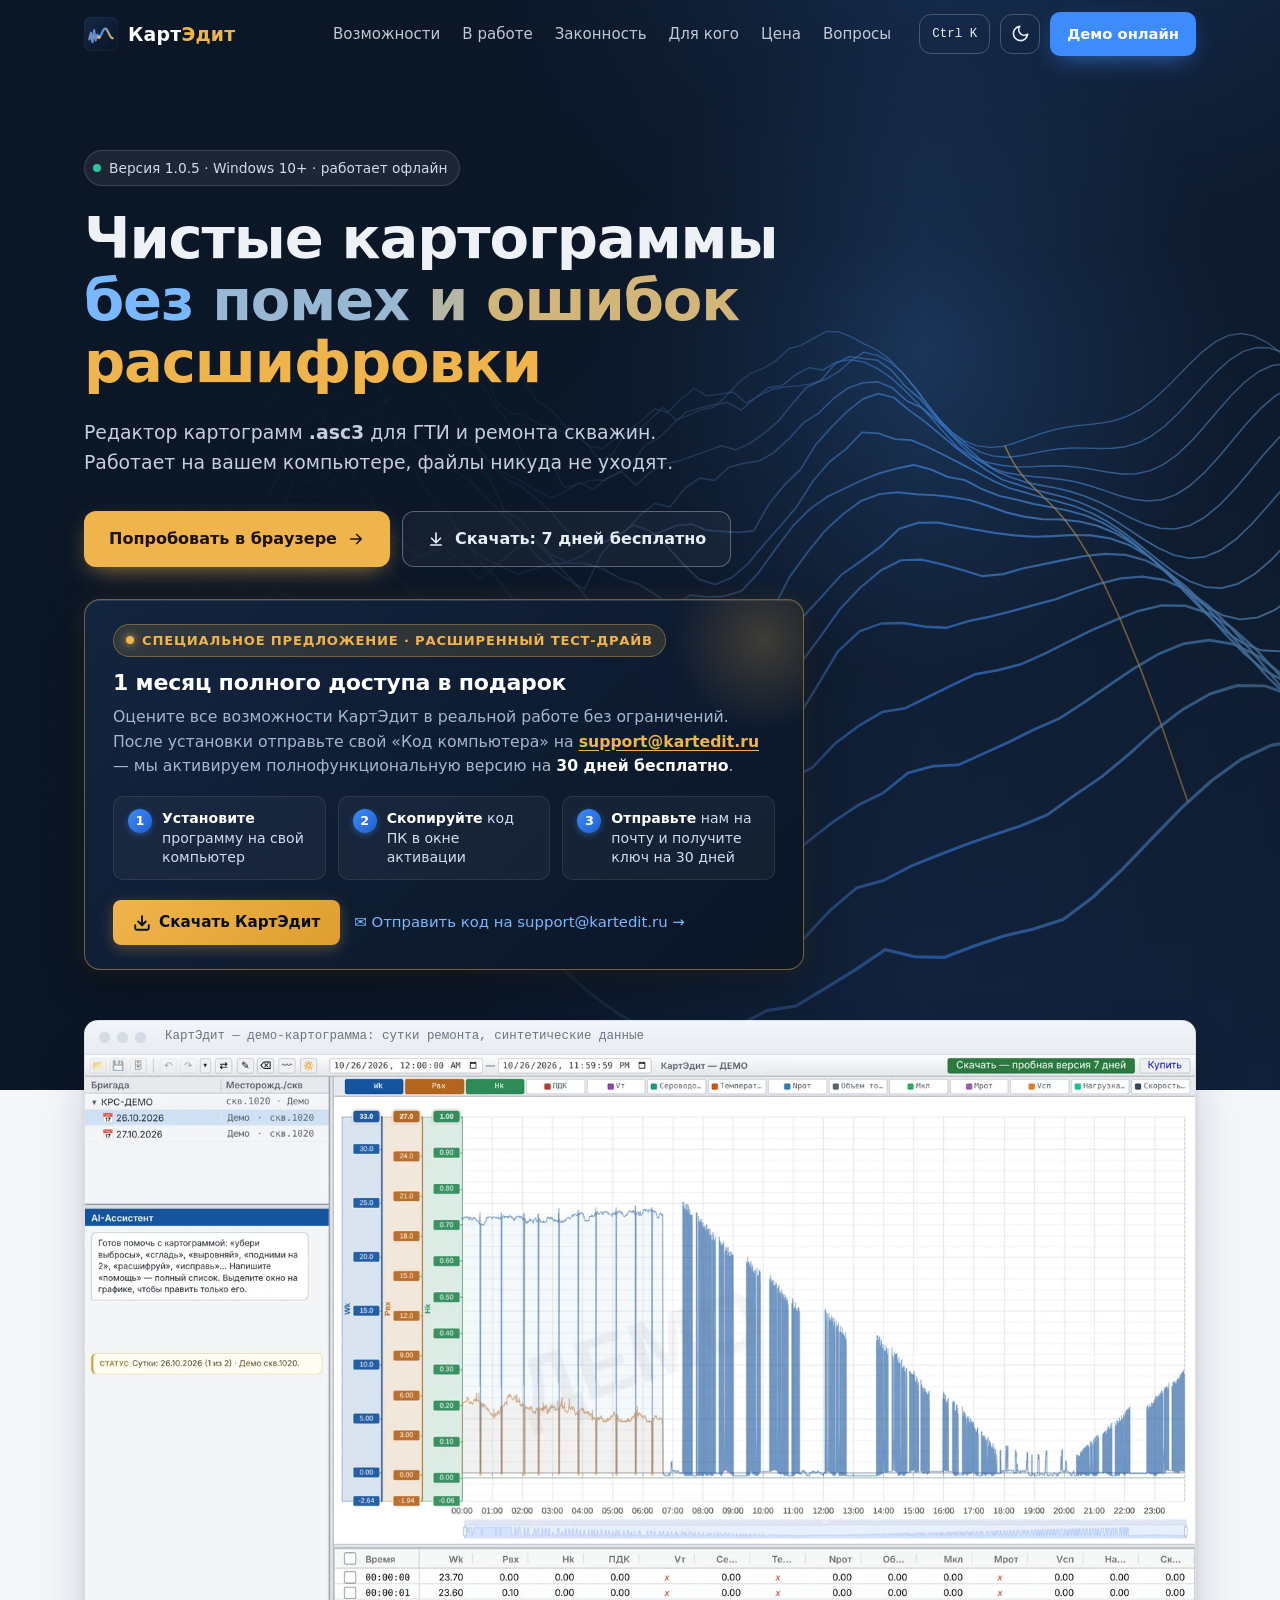
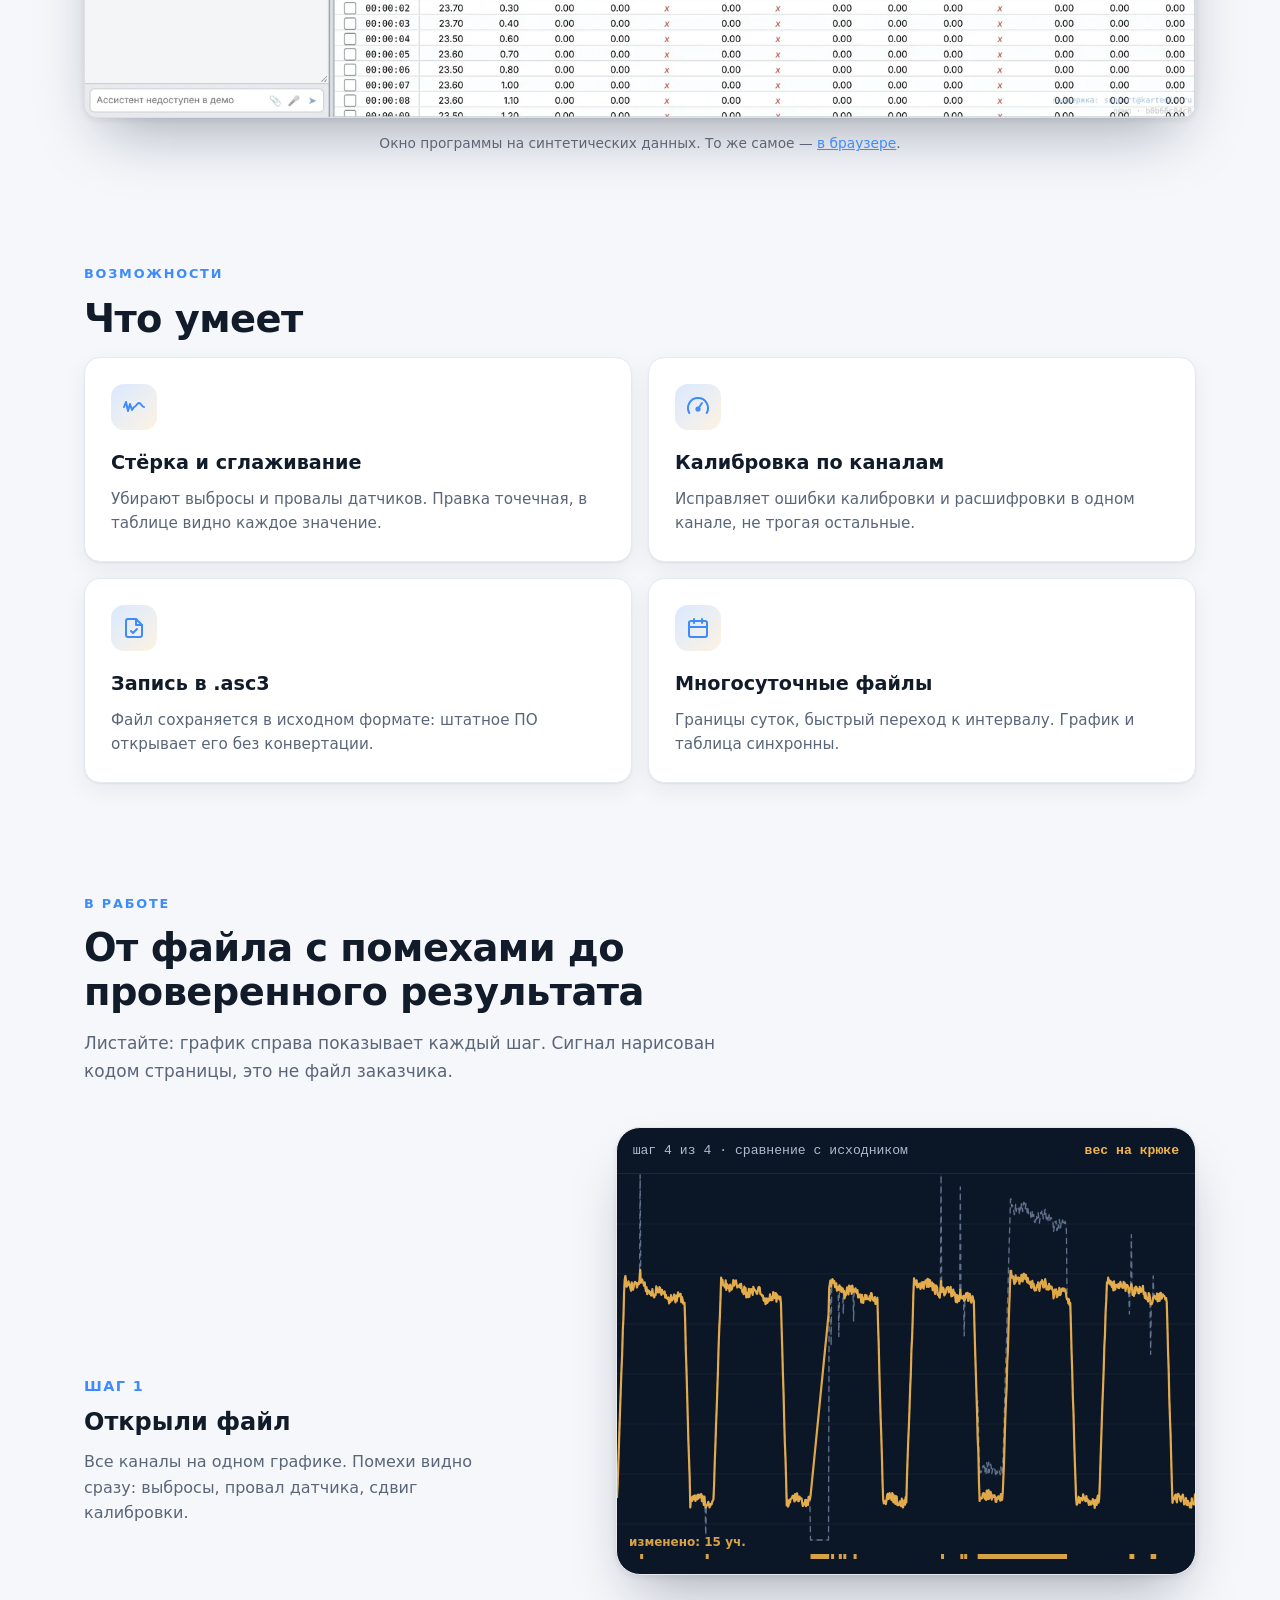
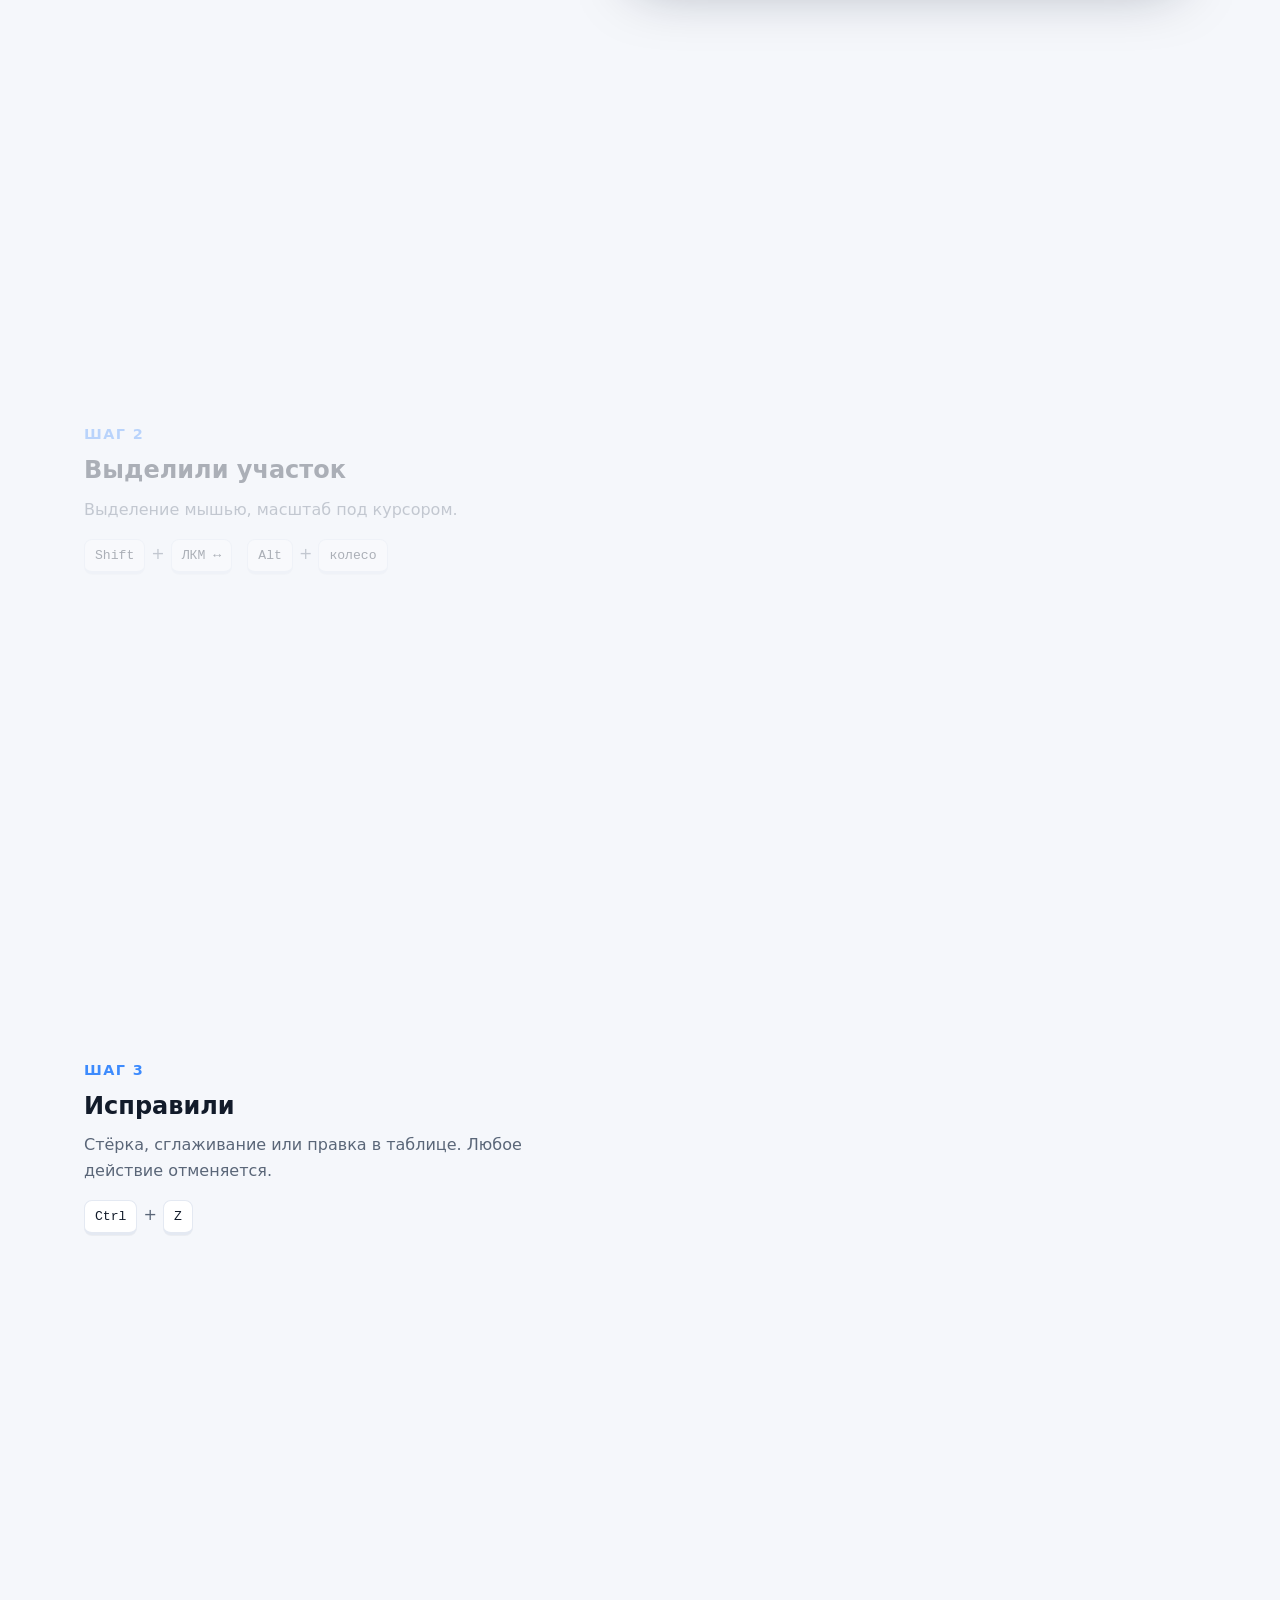
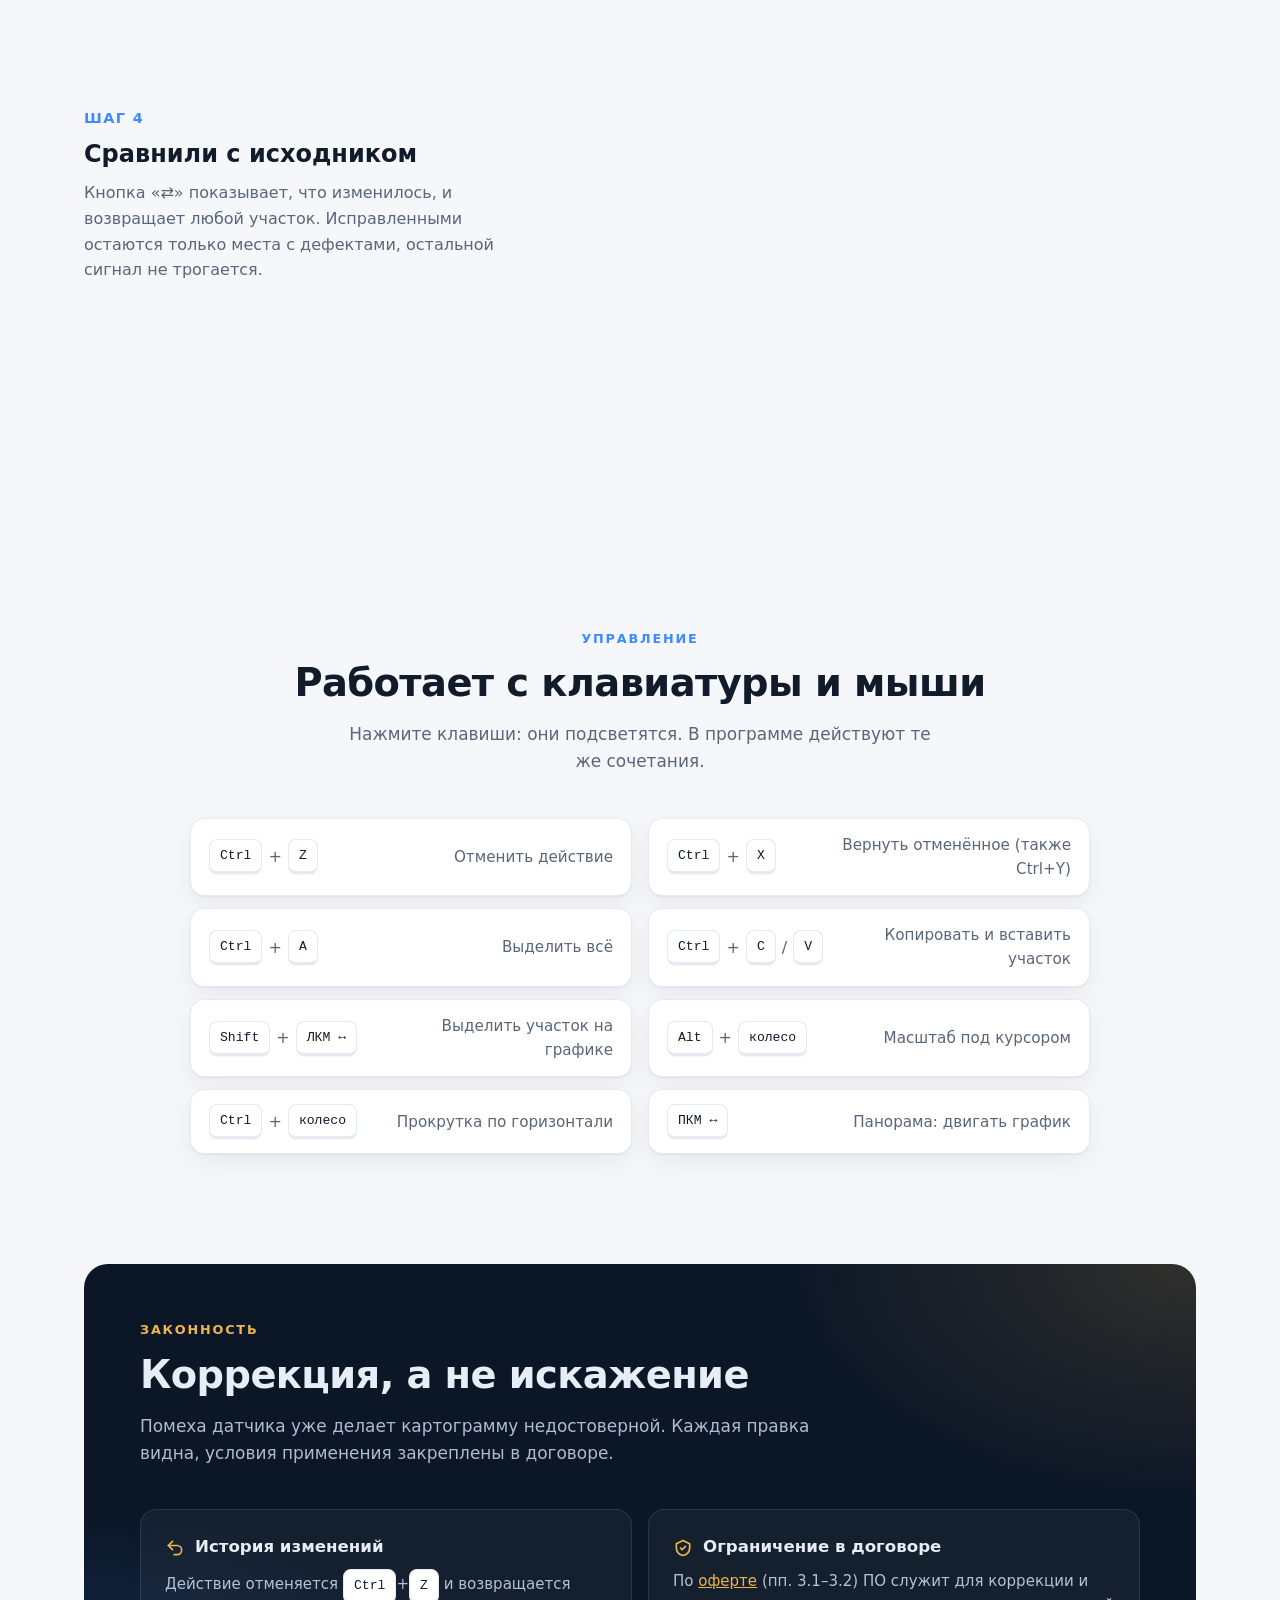
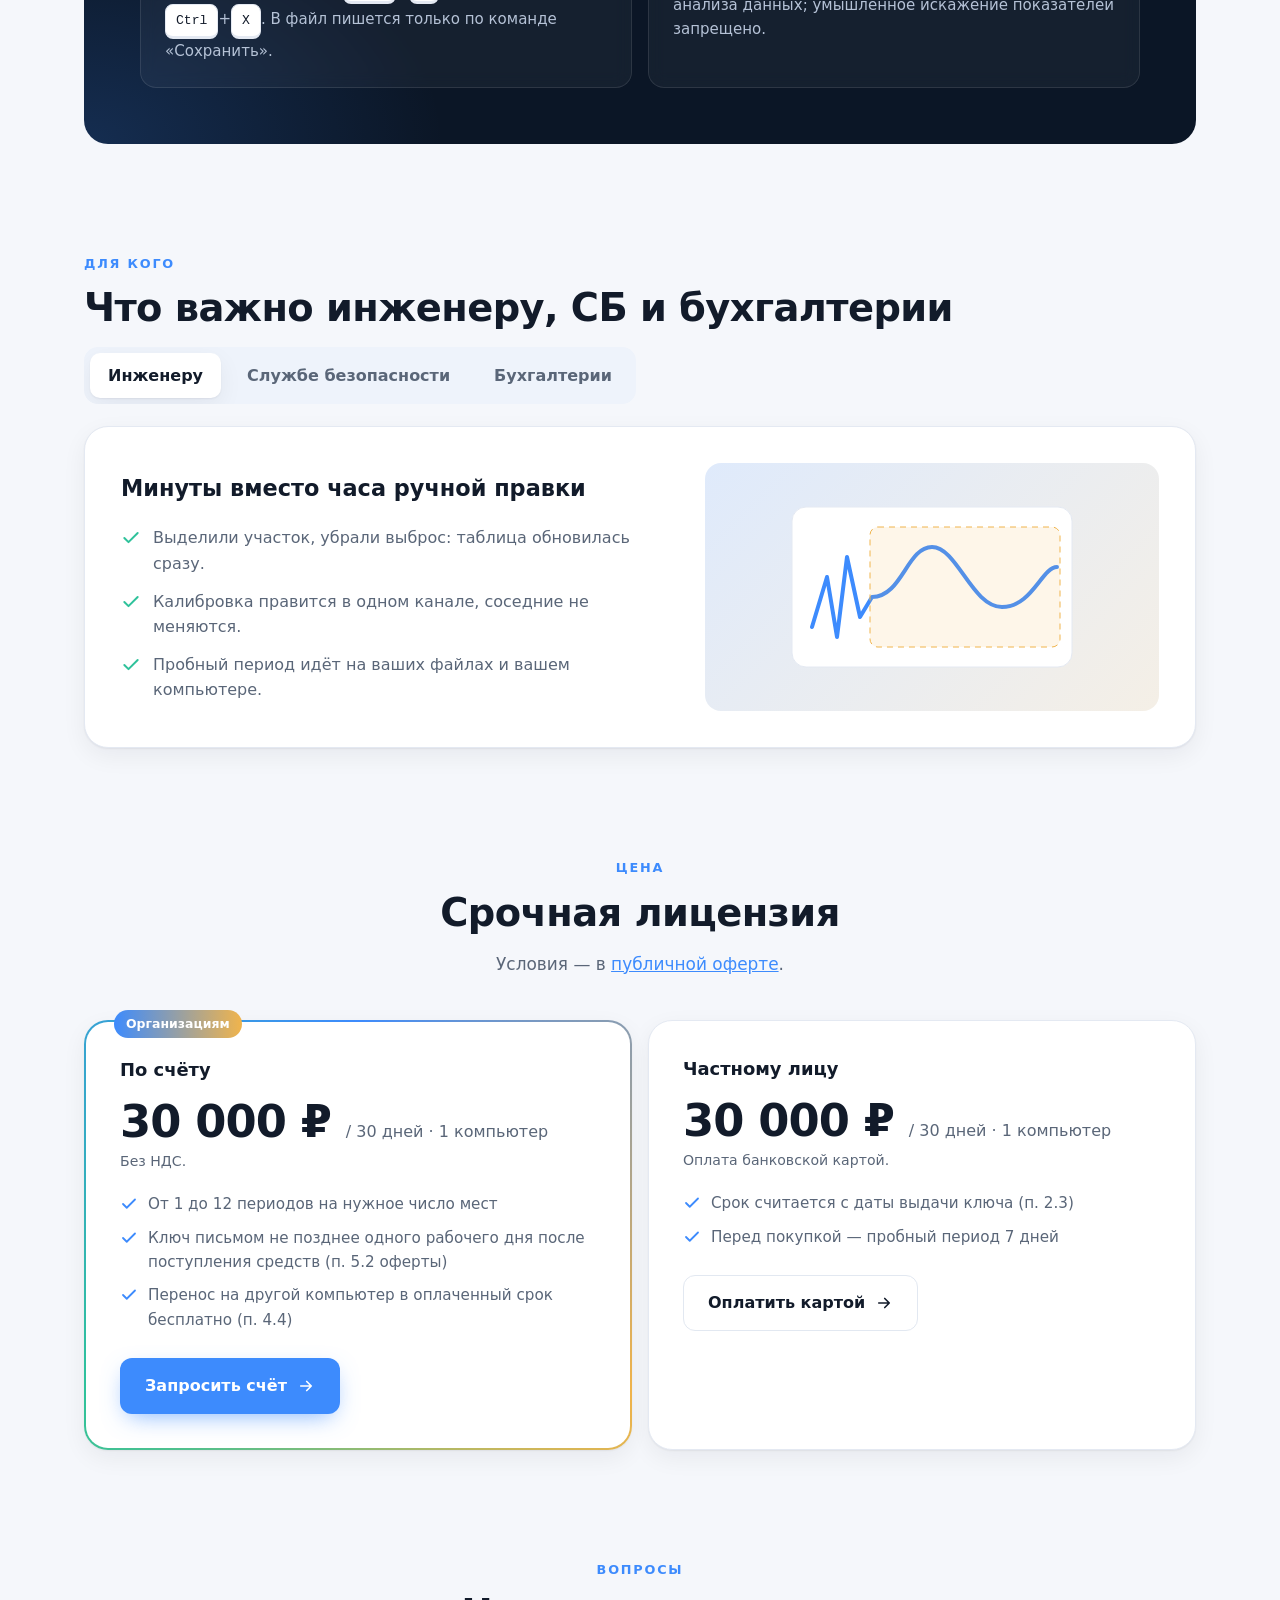
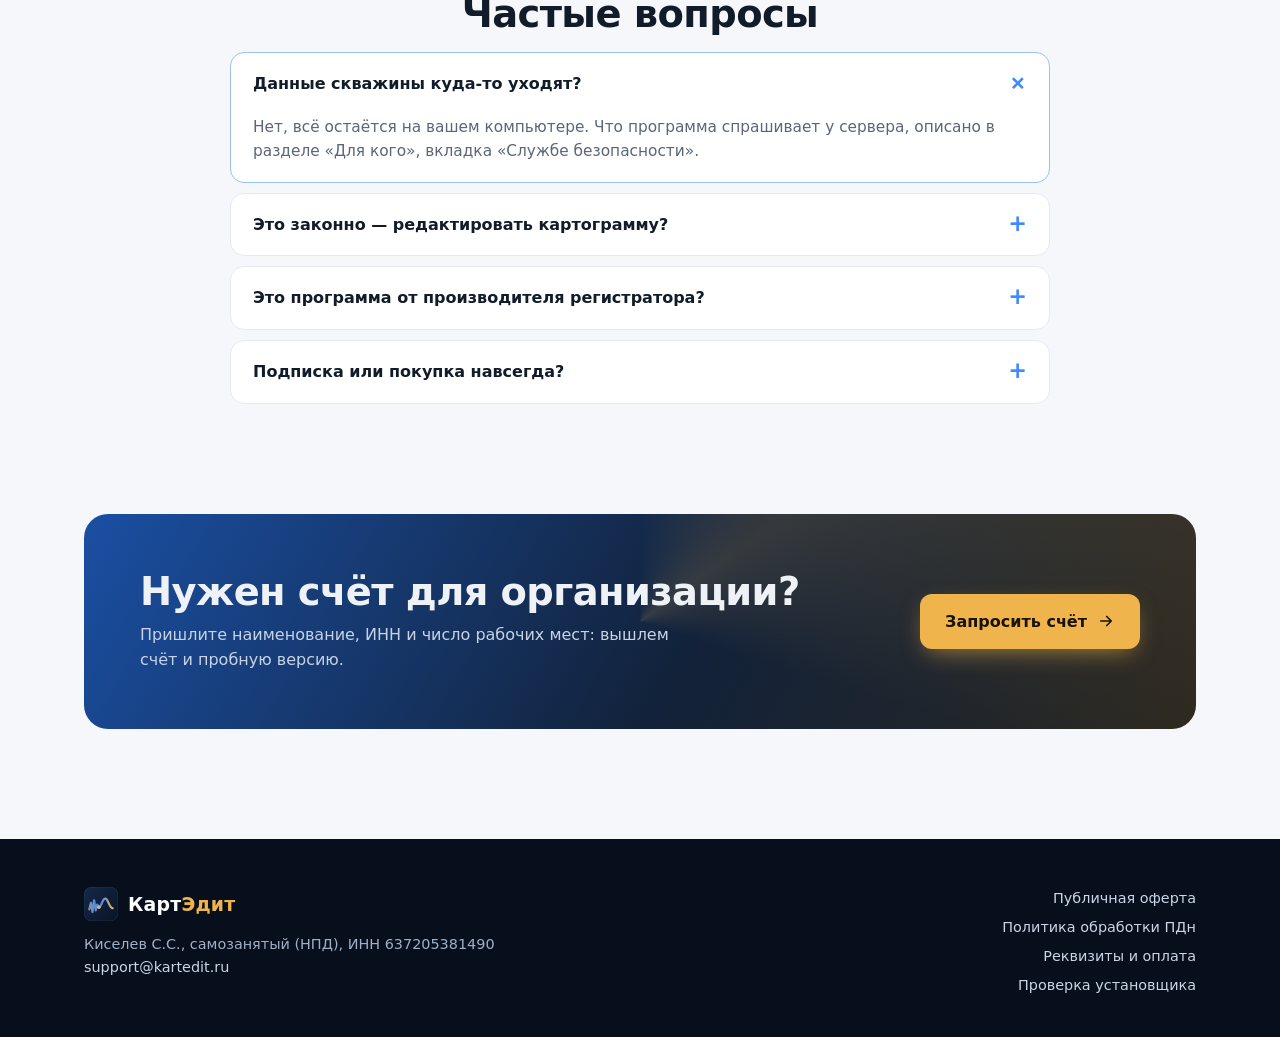
==== commit f7a5e241: "Add stylish promotional banner: 1 month free trial with HWID to support email" ====
--- a/index.html
+++ b/index.html
@@ -342,6 +342,161 @@
   }
   /* Смена темы через View Transitions: круг от кнопки */
   ::view-transition-old(root), ::view-transition-new(root) { animation:none; mix-blend-mode:normal; }
+
+  /* ---------- Дизайнерский промо-баннер (Акция: 1 месяц бесплатно) ---------- */
+  .promo-banner {
+    margin: 32px 0 0;
+    background: linear-gradient(135deg, rgba(20, 38, 66, 0.9) 0%, rgba(11, 22, 38, 0.96) 100%);
+    border: 1px solid rgba(240, 180, 76, 0.45);
+    border-radius: var(--r-md);
+    padding: 24px 28px;
+    box-shadow: 0 14px 40px rgba(0, 0, 0, 0.35), 0 0 24px rgba(240, 180, 76, 0.12), inset 0 1px 0 rgba(255, 255, 255, 0.12);
+    position: relative;
+    overflow: hidden;
+    backdrop-filter: blur(14px);
+  }
+  .promo-banner::before {
+    content: "";
+    position: absolute;
+    top: -50px;
+    right: -50px;
+    width: 180px;
+    height: 180px;
+    background: radial-gradient(circle, rgba(240, 180, 76, 0.22) 0%, transparent 70%);
+    pointer-events: none;
+  }
+  .promo-tag {
+    display: inline-flex;
+    align-items: center;
+    gap: 8px;
+    background: rgba(240, 180, 76, 0.14);
+    border: 1px solid rgba(240, 180, 76, 0.35);
+    color: var(--gold);
+    font-size: 0.82rem;
+    font-weight: 700;
+    text-transform: uppercase;
+    letter-spacing: 0.06em;
+    padding: 5px 12px;
+    border-radius: 999px;
+    margin-bottom: 12px;
+  }
+  .promo-dot {
+    width: 8px;
+    height: 8px;
+    border-radius: 50%;
+    background: var(--gold);
+    box-shadow: 0 0 10px var(--gold);
+    animation: promoPulse 2s infinite ease-in-out;
+  }
+  @keyframes promoPulse {
+    0%, 100% { opacity: 1; transform: scale(1); }
+    50% { opacity: 0.35; transform: scale(0.8); }
+  }
+  .promo-h {
+    font-size: 1.38rem;
+    font-weight: 700;
+    color: #ffffff;
+    margin: 0 0 8px;
+    letter-spacing: -0.01em;
+    line-height: 1.3;
+  }
+  .promo-desc {
+    color: #a4b6cf;
+    font-size: 0.98rem;
+    line-height: 1.55;
+    margin: 0 0 18px;
+  }
+  .promo-desc b {
+    color: #ffffff;
+  }
+  .promo-desc a {
+    color: var(--gold);
+    font-weight: 600;
+    text-decoration: underline;
+    text-underline-offset: 3px;
+  }
+  .promo-steps {
+    display: grid;
+    grid-template-columns: repeat(3, 1fr);
+    gap: 12px;
+    margin-bottom: 20px;
+  }
+  .p-step {
+    background: rgba(255, 255, 255, 0.04);
+    border: 1px solid rgba(255, 255, 255, 0.09);
+    border-radius: var(--r-sm);
+    padding: 12px 14px;
+    display: flex;
+    align-items: flex-start;
+    gap: 10px;
+    transition: transform .2s ease, border-color .2s ease;
+  }
+  .p-step:hover {
+    border-color: rgba(240, 180, 76, 0.3);
+    transform: translateY(-2px);
+  }
+  .p-num {
+    flex: none;
+    width: 24px;
+    height: 24px;
+    border-radius: 50%;
+    background: linear-gradient(135deg, var(--signal) 0%, #2060cc 100%);
+    color: #fff;
+    font-size: 0.8rem;
+    font-weight: 700;
+    display: flex;
+    align-items: center;
+    justify-content: center;
+    box-shadow: 0 2px 6px rgba(61, 139, 253, 0.4);
+  }
+  .p-txt {
+    font-size: 0.88rem;
+    color: #d1dcf0;
+    line-height: 1.38;
+  }
+  .p-txt b {
+    color: #ffffff;
+  }
+  .promo-actions {
+    display: flex;
+    flex-wrap: wrap;
+    align-items: center;
+    gap: 14px;
+  }
+  .promo-btn-main {
+    background: linear-gradient(135deg, #f0b44c 0%, #df9f30 100%);
+    color: #070f1c !important;
+    font-weight: 700;
+    padding: 10px 20px;
+    border-radius: 8px;
+    text-decoration: none;
+    display: inline-flex;
+    align-items: center;
+    gap: 8px;
+    font-size: 0.95rem;
+    box-shadow: 0 4px 14px rgba(240, 180, 76, 0.3);
+    transition: transform .2s, box-shadow .2s;
+  }
+  .promo-btn-main:hover {
+    transform: translateY(-1px);
+    box-shadow: 0 6px 18px rgba(240, 180, 76, 0.45);
+  }
+  .promo-btn-sec {
+    color: #79b8ff !important;
+    text-decoration: none;
+    font-size: 0.93rem;
+    display: inline-flex;
+    align-items: center;
+    gap: 6px;
+  }
+  .promo-btn-sec:hover {
+    text-decoration: underline;
+  }
+  @media (max-width: 768px) {
+    .promo-banner { padding: 18px 20px; }
+    .promo-steps { grid-template-columns: 1fr; gap: 8px; }
+  }
+
 </style>
 <script>
   // Тема до первой отрисовки — без вспышки. Выбор хранится только в этом браузере.
@@ -432,6 +587,45 @@
         <a class="btn gold mag" href="/demo">Попробовать в браузере <svg><use href="#i-arrow"/></svg></a>
         <a class="btn ghost mag" href="/download"><svg><use href="#i-down"/></svg> Скачать: 7 дней бесплатно</a>
       </div>
+
+      <!-- ========== ДИЗАЙНЕРСКИЙ БАННЕР АКЦИИ: 1 МЕСЯЦ БЕСПЛАТНО ========== -->
+      <div class="promo-banner" id="promo-trial">
+        <div class="promo-tag">
+          <span class="promo-dot"></span>
+          <span>Специальное предложение · Расширенный тест-драйв</span>
+        </div>
+        <h2 class="promo-h">1 месяц полного доступа в подарок</h2>
+        <p class="promo-desc">
+          Оцените все возможности КартЭдит в реальной работе без ограничений. 
+          После установки отправьте свой «Код компьютера» на 
+          <a href="mailto:support@kartedit.ru?subject=%D0%97%D0%B0%D0%BF%D1%80%D0%BE%D1%81%20%D0%BF%D1%80%D0%BE%D0%B1%D0%BD%D0%BE%D0%B3%D0%BE%20%D0%BF%D0%B5%D1%80%D0%B8%D0%BE%D0%B4%D0%B0%20%D0%BD%D0%B0%201%20%D0%BC%D0%B5%D1%81%D1%8F%D1%86&body=%D0%97%D0%B4%D1%80%D0%B0%D0%B2%D1%81%D1%82%D0%B2%D1%83%D0%B9%D1%82%D0%B5!%0A%D0%9F%D1%80%D0%BE%D1%88%D1%83%20%D0%BF%D1%80%D0%B5%D0%B4%D0%BE%D1%81%D1%82%D0%B0%D0%B2%D0%B8%D1%82%D1%8C%20%D1%80%D0%B0%D1%81%D1%88%D0%B8%D1%80%D0%B5%D0%BD%D0%BD%D1%8B%D0%B9%20%D0%BF%D1%80%D0%BE%D0%B1%D0%BD%D1%8B%D0%B9%20%D0%BF%D0%B5%D1%80%D0%B8%D0%BE%D0%B4%20%D0%BD%D0%B0%201%20%D0%BC%D0%B5%D1%81%D1%8F%D1%86.%0A%D0%9C%D0%BE%D0%B9%20%D0%BA%D0%BE%D0%B4%20%D0%BA%D0%BE%D0%BC%D0%BF%D1%8C%D1%8E%D1%82%D0%B5%D1%80%D0%B0%20(HWID):%20">support@kartedit.ru</a>
+          — мы активируем полнофункциональную версию на <b>30 дней бесплатно</b>.
+        </p>
+        <div class="promo-steps">
+          <div class="p-step">
+            <span class="p-num">1</span>
+            <span class="p-txt"><b>Установите</b> программу на свой компьютер</span>
+          </div>
+          <div class="p-step">
+            <span class="p-num">2</span>
+            <span class="p-txt"><b>Скопируйте</b> код ПК в окне активации</span>
+          </div>
+          <div class="p-step">
+            <span class="p-num">3</span>
+            <span class="p-txt"><b>Отправьте</b> нам на почту и получите ключ на 30 дней</span>
+          </div>
+        </div>
+        <div class="promo-actions">
+          <a class="promo-btn-main" href="/download">
+            <svg width="18" height="18" viewBox="0 0 24 24" fill="none" stroke="currentColor" stroke-width="2.5" stroke-linecap="round" stroke-linejoin="round"><path d="M21 15v4a2 2 0 0 1-2 2H5a2 2 0 0 1-2-2v-4"/><polyline points="7 10 12 15 17 10"/><line x1="12" y1="15" x2="12" y2="3"/></svg>
+            Скачать КартЭдит
+          </a>
+          <a class="promo-btn-sec" href="mailto:support@kartedit.ru?subject=%D0%97%D0%B0%D0%BF%D1%80%D0%BE%D1%81%20%D0%BF%D1%80%D0%BE%D0%B1%D0%BD%D0%BE%D0%B3%D0%BE%20%D0%BF%D0%B5%D1%80%D0%B8%D0%BE%D0%B4%D0%B0%20%D0%BD%D0%B0%201%20%D0%BC%D0%B5%D1%81%D1%8F%D1%86&body=%D0%97%D0%B4%D1%80%D0%B0%D0%B2%D1%81%D1%82%D0%B2%D1%83%D0%B9%D1%82%D0%B5!%0A%D0%9F%D1%80%D0%BE%D1%88%D1%83%20%D0%BF%D1%80%D0%B5%D0%B4%D0%BE%D1%81%D1%82%D0%B0%D0%B2%D0%B8%D1%82%D1%8C%20%D1%80%D0%B0%D1%81%D1%88%D0%B8%D1%80%D0%B5%D0%BD%D0%BD%D1%8B%D0%B9%20%D0%BF%D1%80%D0%BE%D0%B1%D0%BD%D1%8B%D0%B9%20%D0%BF%D0%B5%D1%80%D0%B8%D0%BE%D0%B4%20%D0%BD%D0%B0%201%20%D0%BC%D0%B5%D1%81%D1%8F%D1%86.%0A%D0%9C%D0%BE%D0%B9%20%D0%BA%D0%BE%D0%B4%20%D0%BA%D0%BE%D0%BC%D0%BF%D1%8C%D1%8E%D1%82%D0%B5%D1%80%D0%B0%20(HWID):%20">
+            ✉ Отправить код на support@kartedit.ru &rarr;
+          </a>
+        </div>
+      </div>
+
           </div>
   </div>
 </div>
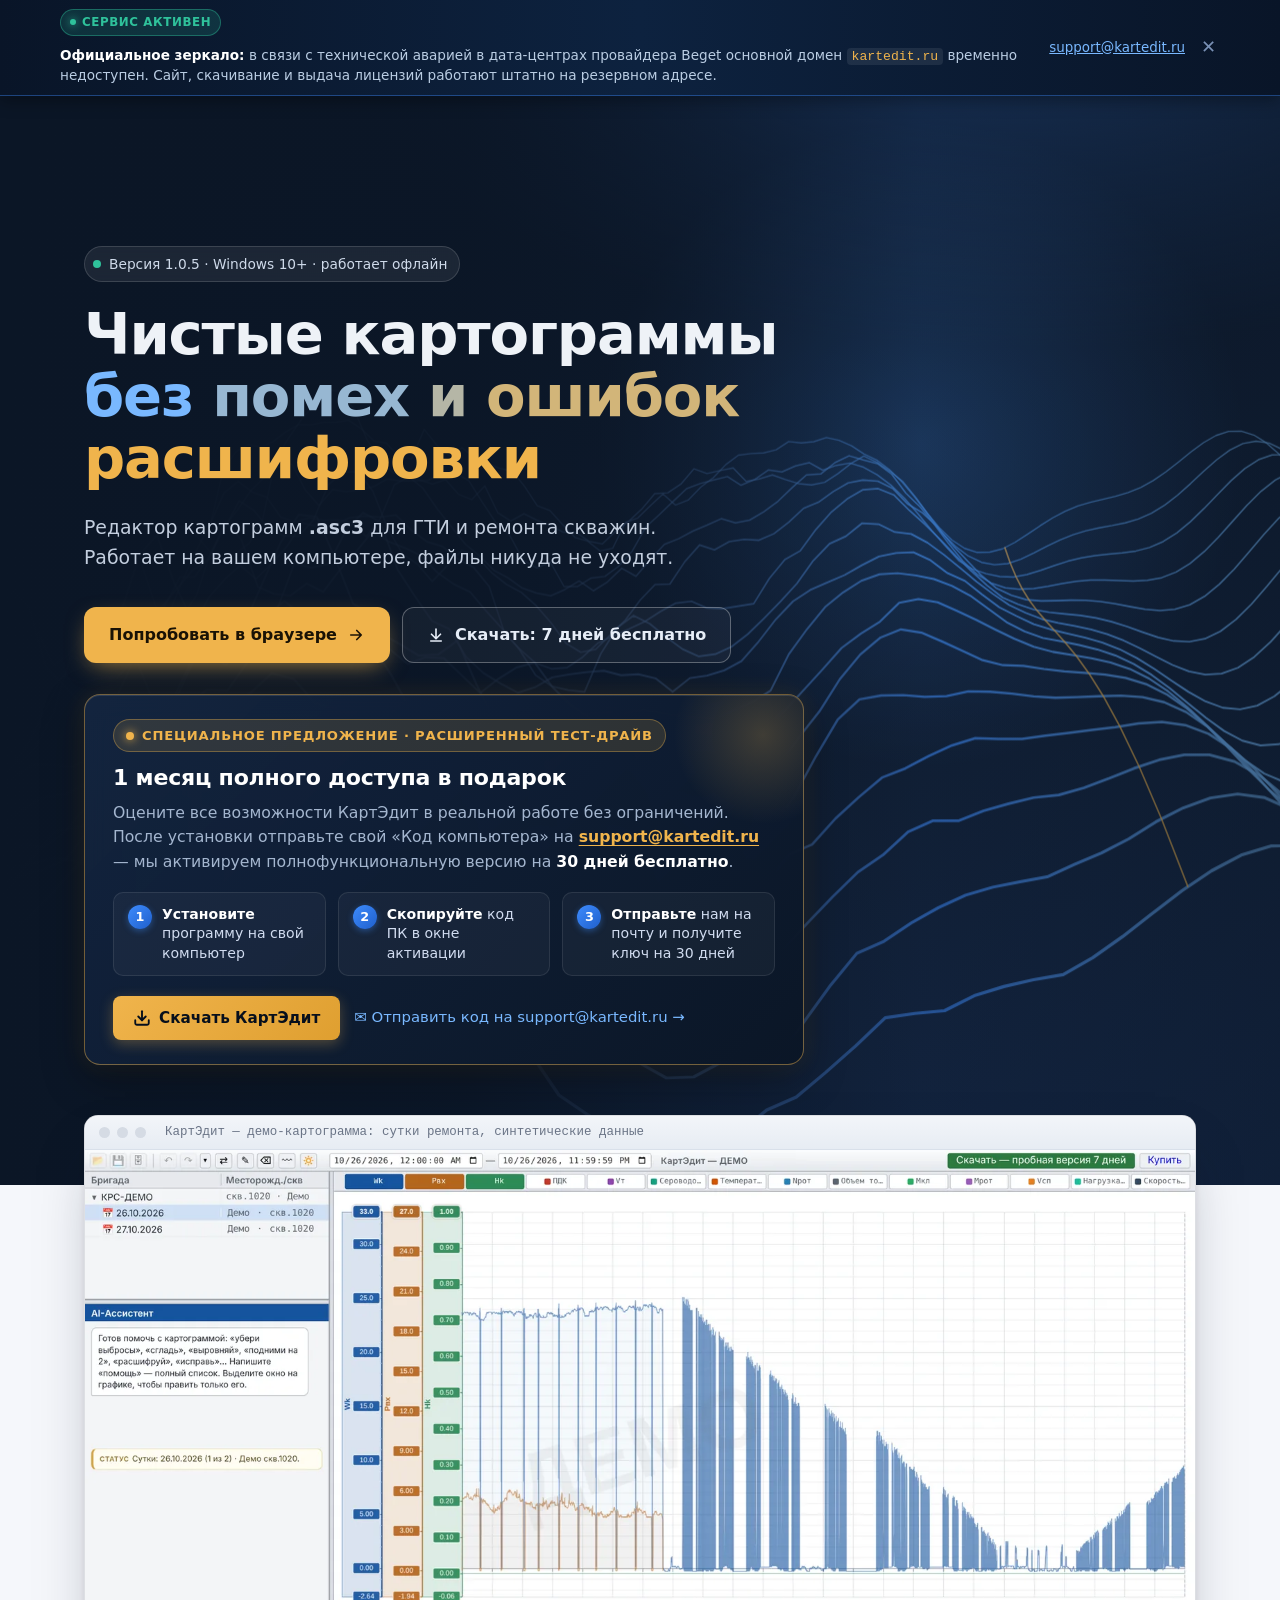
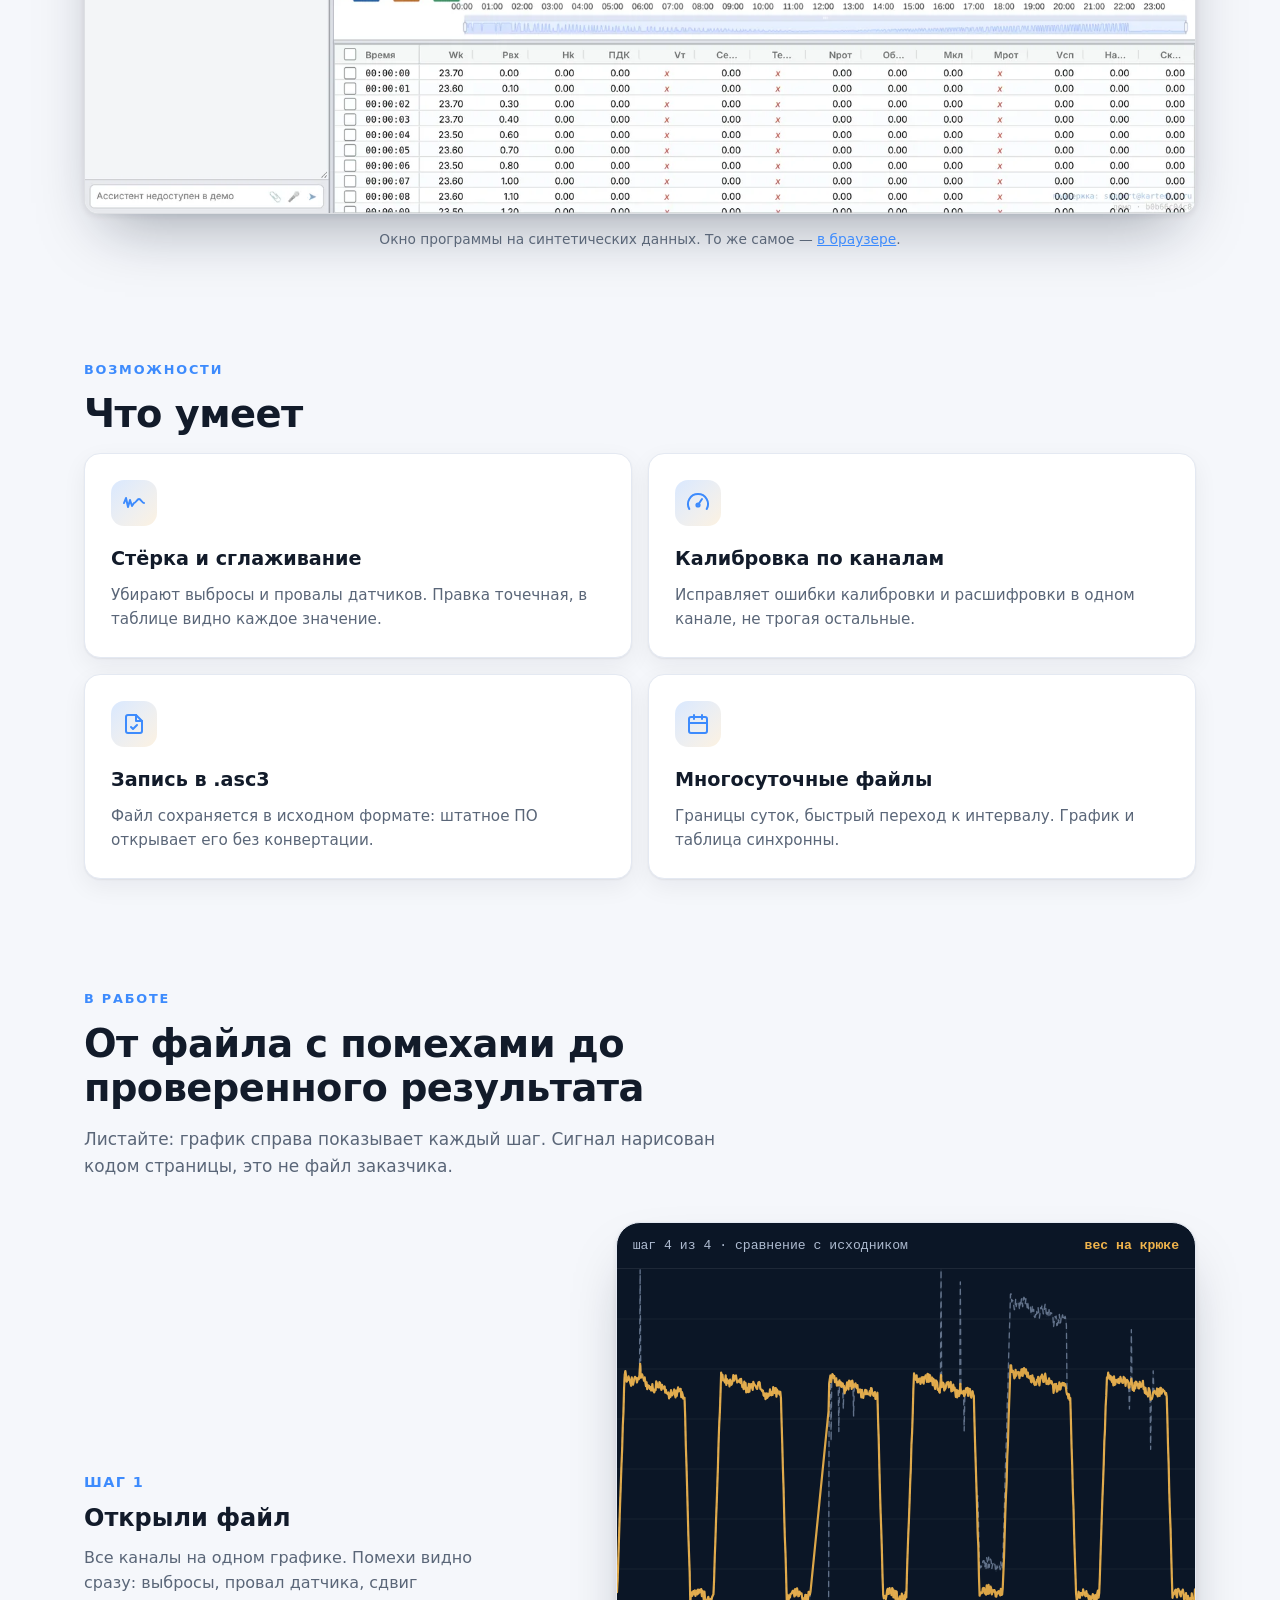
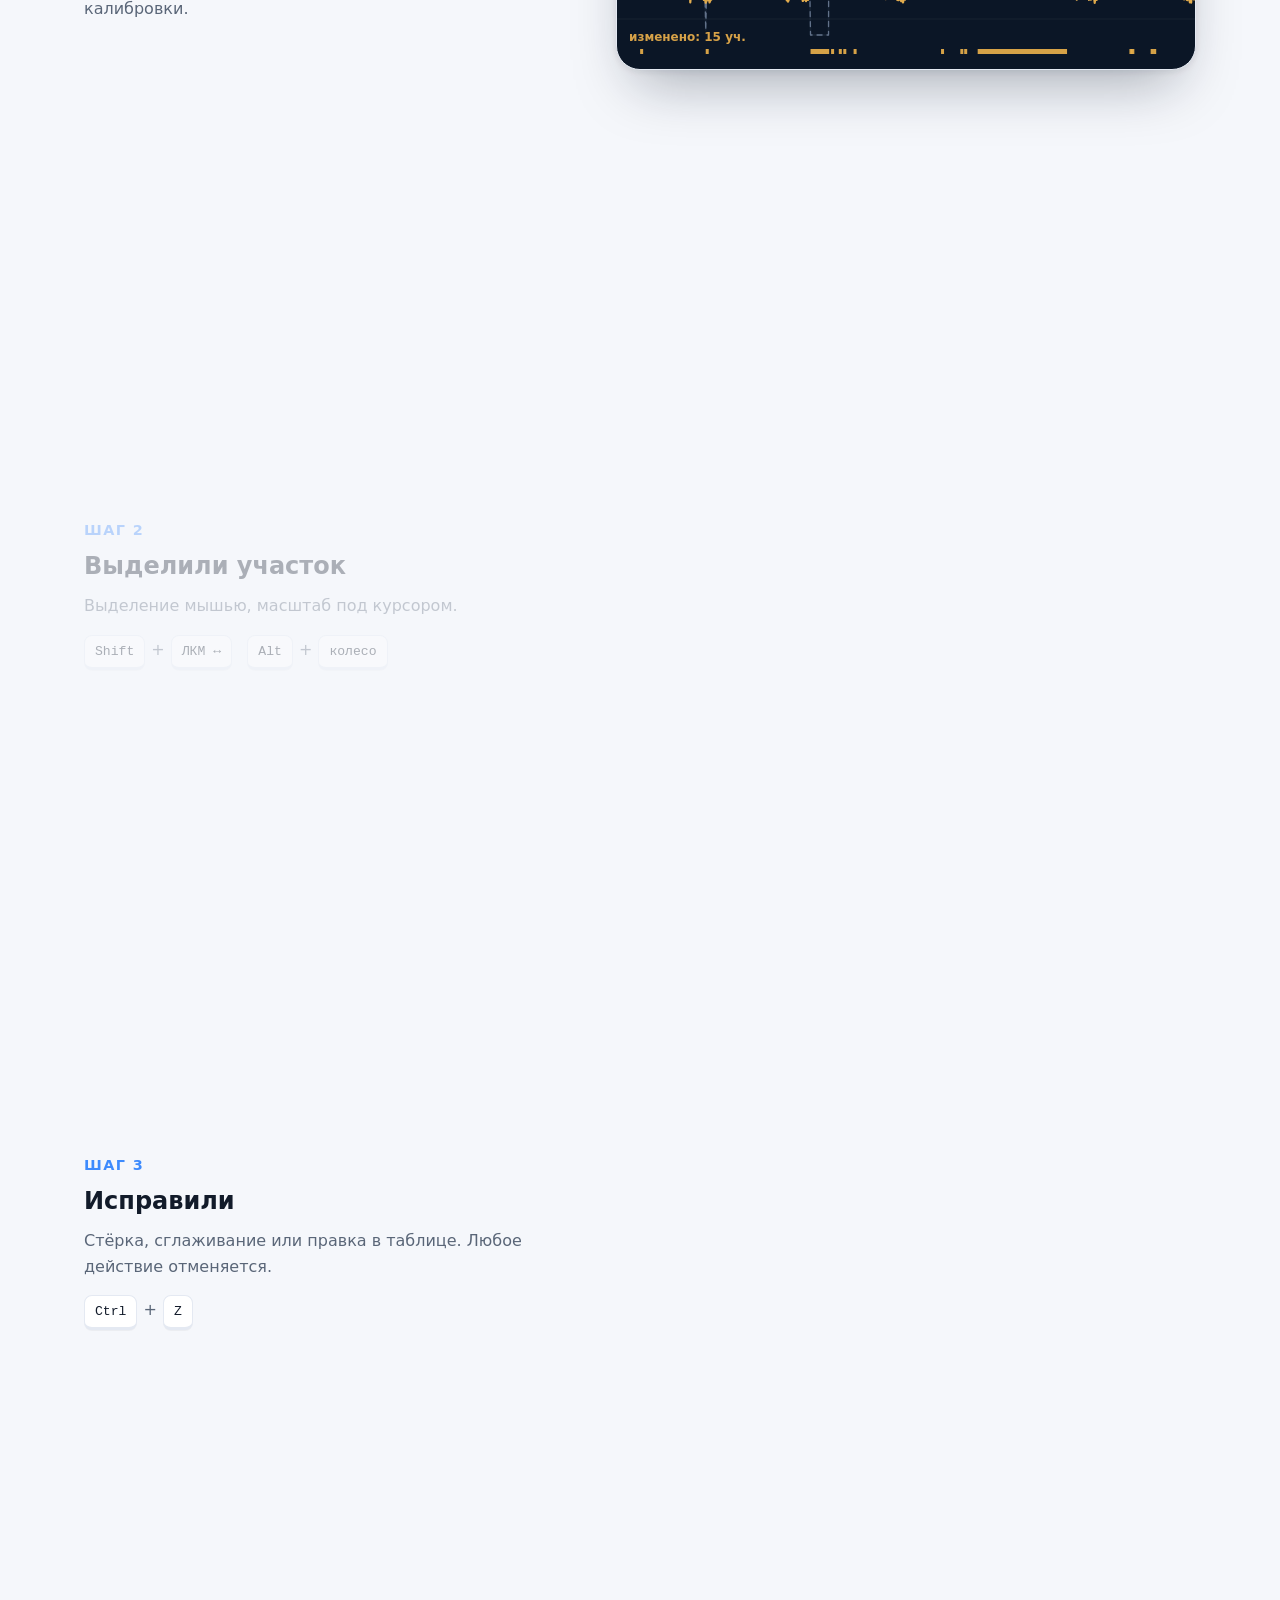
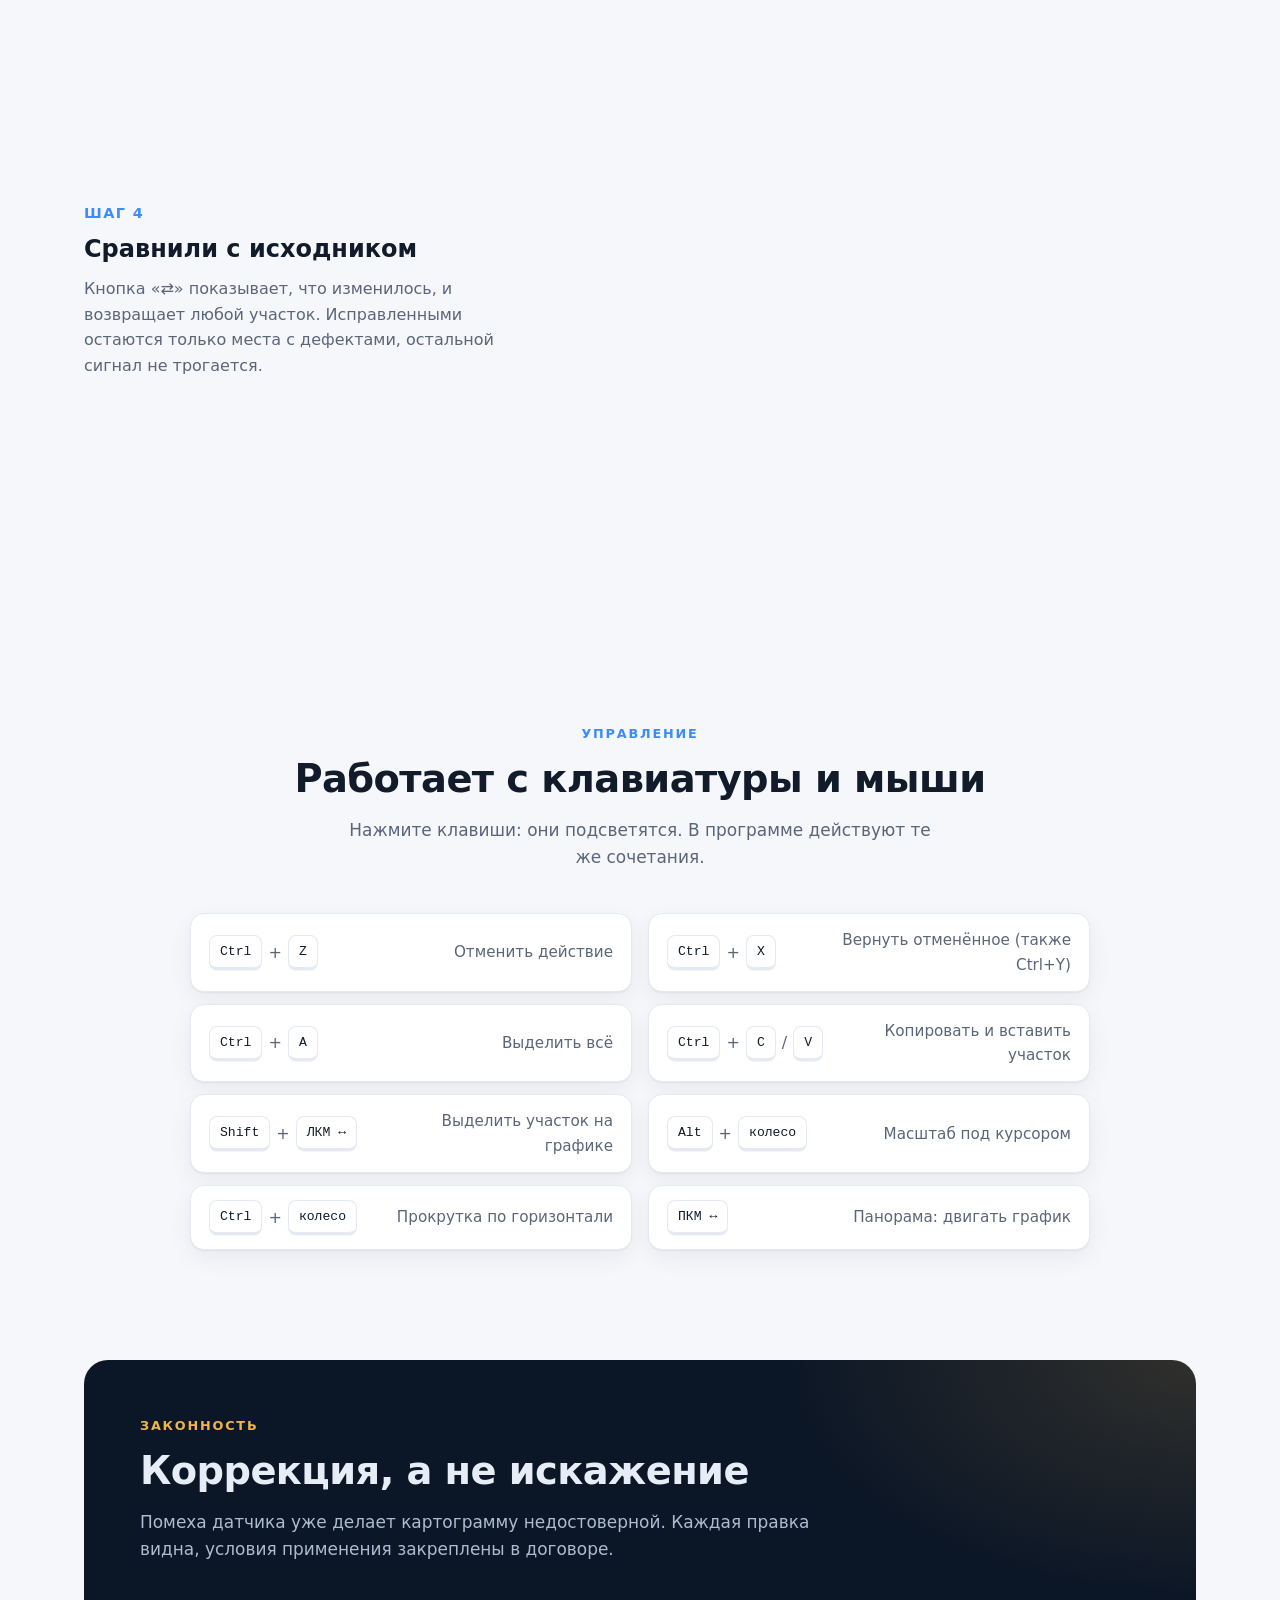
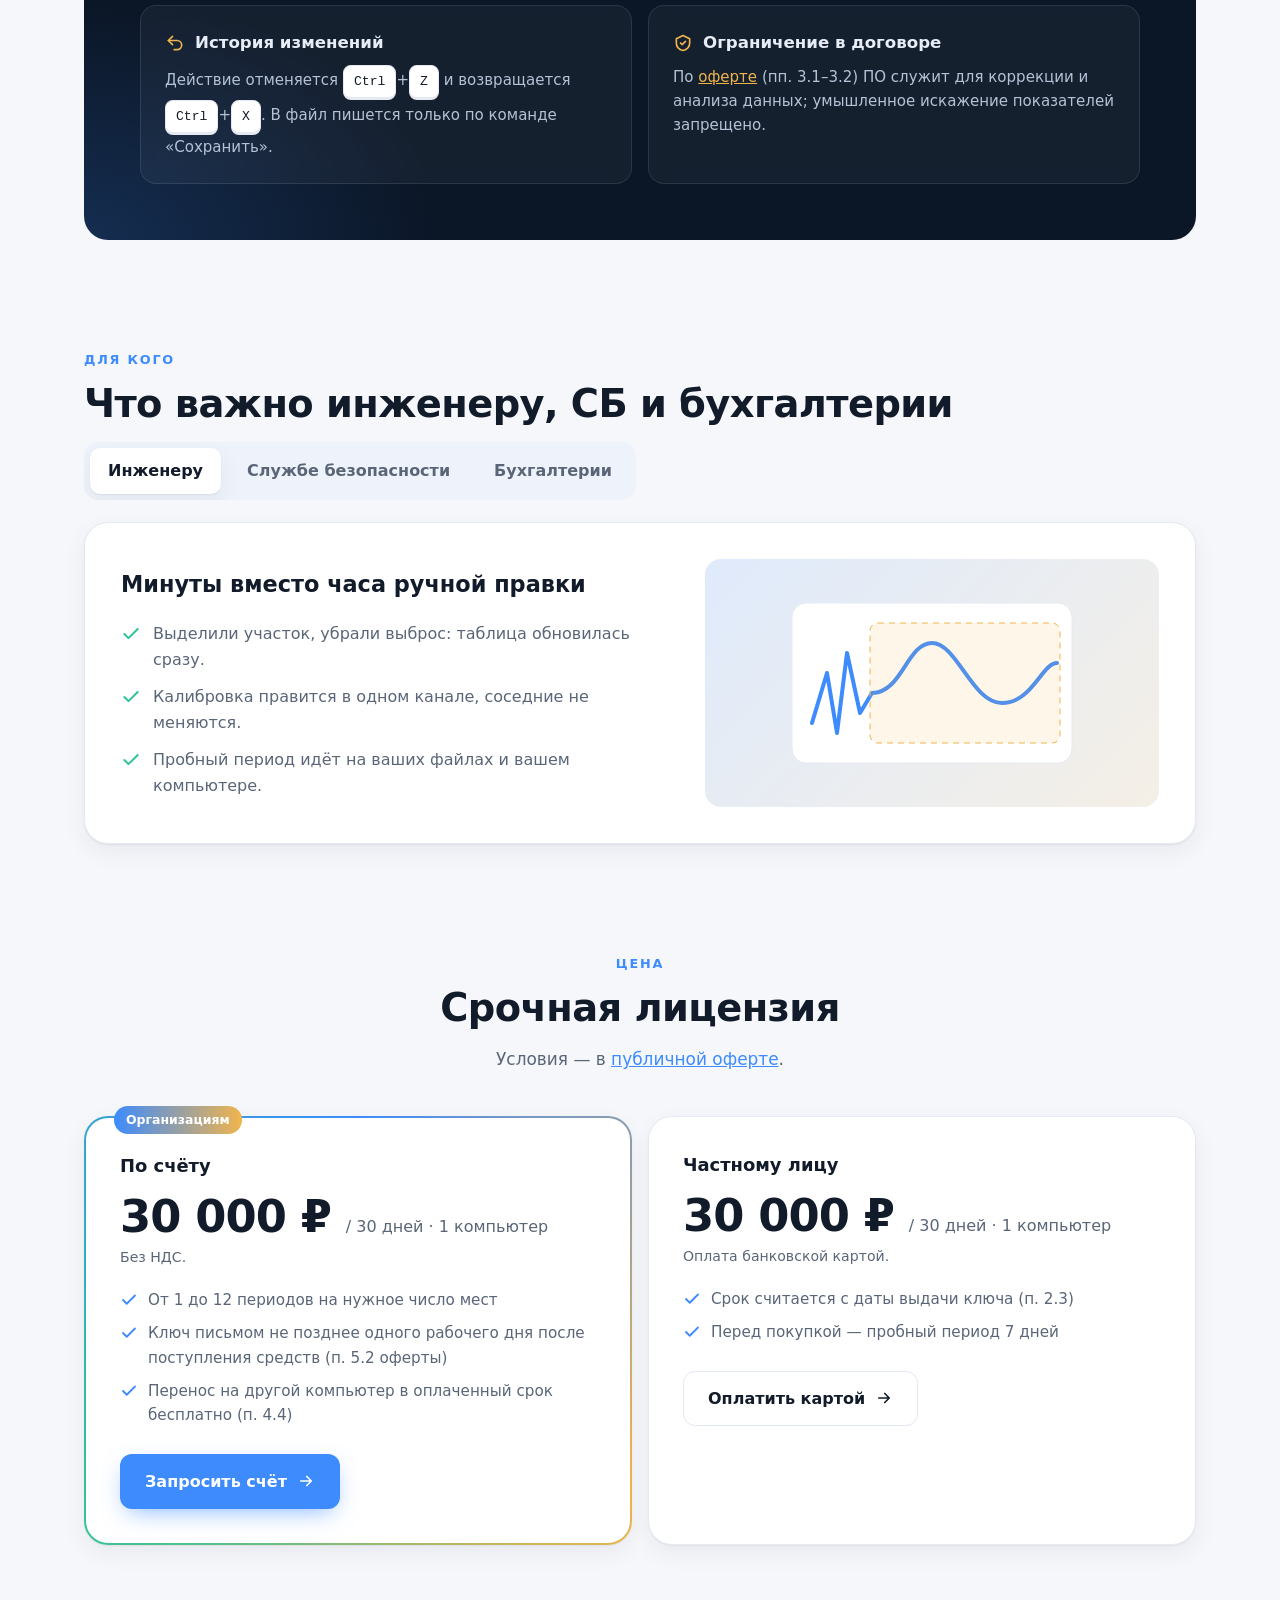
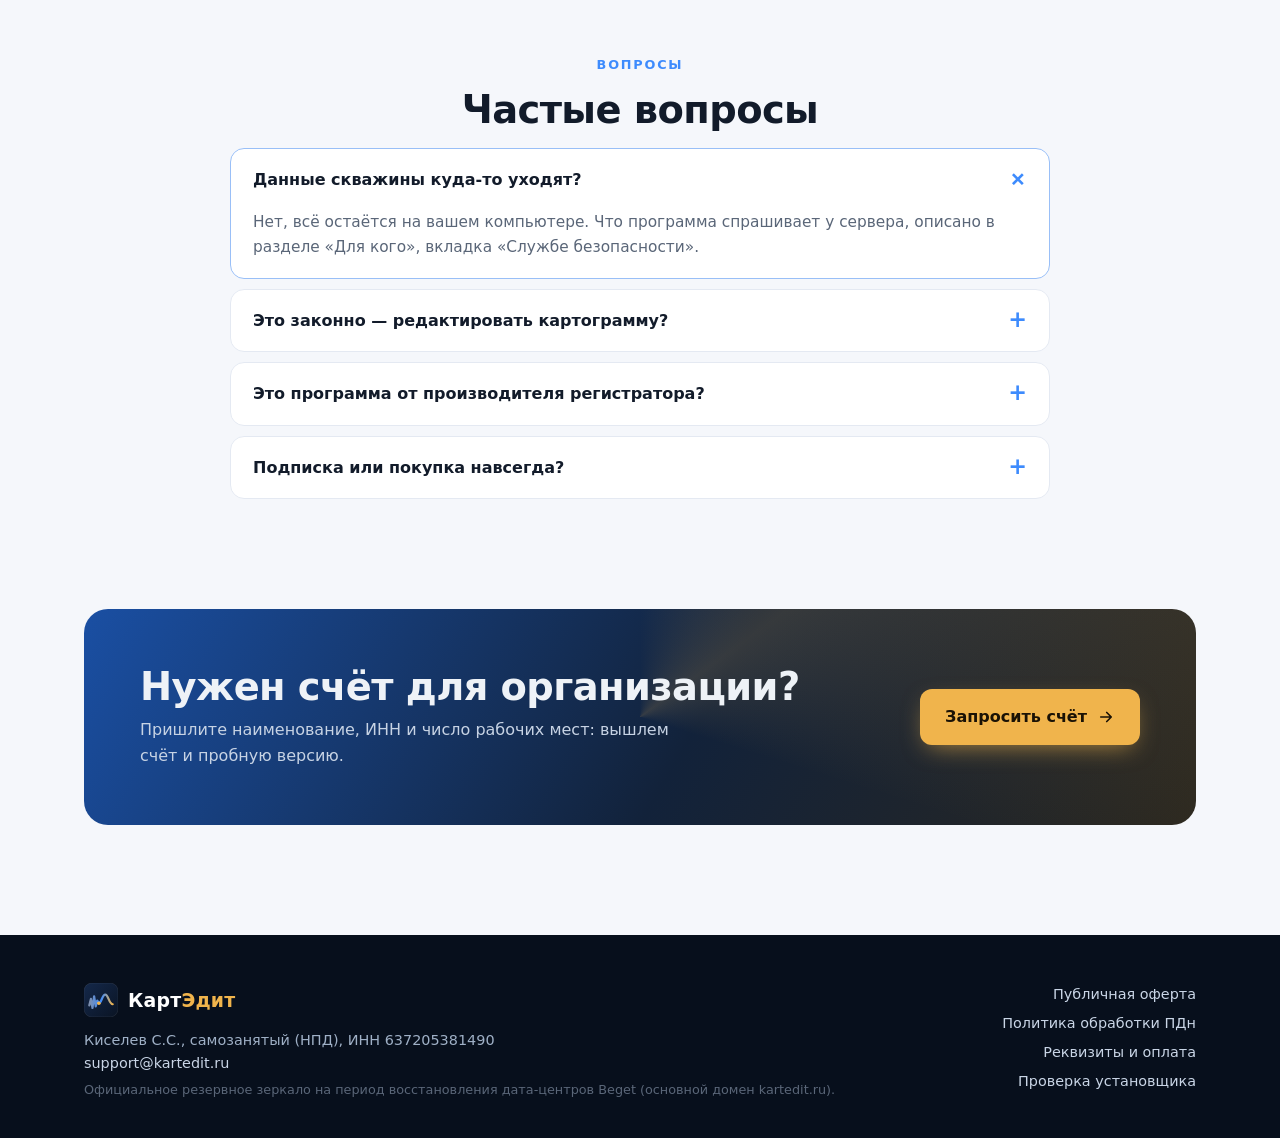
==== commit f2ecae8b: "Add official mirror notice about Beget datacenter incident" ====
--- a/index.html
+++ b/index.html
@@ -497,6 +497,101 @@
     .promo-steps { grid-template-columns: 1fr; gap: 8px; }
   }
 
+
+  /* ---------- Верхняя полоса уведомления о зеркале (авария Beget) ---------- */
+  .status-bar {
+    background: linear-gradient(90deg, #091528 0%, #0d223f 50%, #091528 100%);
+    border-bottom: 1px solid rgba(61, 139, 253, 0.4);
+    color: #c0d3eb;
+    font-size: 0.85rem;
+    padding: 9px 16px;
+    position: relative;
+    z-index: 120;
+    box-shadow: 0 4px 16px rgba(0, 0, 0, 0.35);
+  }
+  .status-bar-in {
+    max-width: 1160px;
+    margin: 0 auto;
+    display: flex;
+    align-items: center;
+    justify-content: space-between;
+    gap: 14px;
+    flex-wrap: wrap;
+  }
+  .status-info {
+    display: inline-flex;
+    align-items: center;
+    gap: 10px;
+    flex-wrap: wrap;
+    flex: 1;
+  }
+  .status-pill {
+    display: inline-flex;
+    align-items: center;
+    gap: 6px;
+    background: rgba(47, 194, 155, 0.16);
+    color: #2fc29b;
+    border: 1px solid rgba(47, 194, 155, 0.4);
+    padding: 3px 9px;
+    border-radius: 999px;
+    font-weight: 700;
+    font-size: 0.74rem;
+    text-transform: uppercase;
+    letter-spacing: 0.05em;
+    flex: none;
+  }
+  .status-dot-green {
+    width: 6px;
+    height: 6px;
+    border-radius: 50%;
+    background: #2fc29b;
+    box-shadow: 0 0 8px #2fc29b;
+    animation: promoPulse 2s infinite ease-in-out;
+  }
+  .status-msg {
+    line-height: 1.45;
+    color: #bacde3;
+  }
+  .status-msg b {
+    color: #ffffff;
+  }
+  .status-msg code {
+    background: rgba(255, 255, 255, 0.08);
+    padding: 1px 5px;
+    border-radius: 4px;
+    color: var(--gold);
+    font-family: var(--mono);
+    font-size: 0.82rem;
+  }
+  .status-right {
+    display: inline-flex;
+    align-items: center;
+    gap: 12px;
+    flex: none;
+  }
+  .status-contact {
+    color: #79b8ff !important;
+    text-decoration: underline;
+    font-size: 0.84rem;
+  }
+  .status-close {
+    background: transparent;
+    border: 0;
+    color: #7990b5;
+    cursor: pointer;
+    font-size: 1.15rem;
+    padding: 0 4px;
+    line-height: 1;
+    transition: color .2s;
+  }
+  .status-close:hover {
+    color: #ffffff;
+  }
+  @media (max-width: 768px) {
+    .status-bar { padding: 8px 12px; font-size: 0.8rem; }
+    .status-info { gap: 6px; }
+  }
+
 </style>
 <script>
   // Тема до первой отрисовки — без вспышки. Выбор хранится только в этом браузере.
@@ -543,6 +638,22 @@
 </svg>
 
 <div class="progress" aria-hidden="true"></div>
+
+
+<div class="status-bar" id="mirror-notice">
+  <div class="status-bar-in">
+    <div class="status-info">
+      <span class="status-pill"><span class="status-dot-green"></span> Сервис активен</span>
+      <span class="status-msg">
+        <b>Официальное зеркало:</b> в связи с технической аварией в дата-центрах провайдера Beget основной домен <code>kartedit.ru</code> временно недоступен. Сайт, скачивание и выдача лицензий работают штатно на резервном адресе.
+      </span>
+    </div>
+    <div class="status-right">
+      <a href="mailto:support@kartedit.ru" class="status-contact">support@kartedit.ru</a>
+      <button class="status-close" onclick="document.getElementById('mirror-notice').style.display='none'" aria-label="Закрыть уведомление">✕</button>
+    </div>
+  </div>
+</div>
 
 <header class="top" id="top">
   <div class="wrap nav">
@@ -837,7 +948,7 @@
       <div>
         <a class="brand" href="#"><svg><use href="#logo"/></svg><b>Карт<span>Эдит</span></b></a>
         <div>Киселев С.С., самозанятый (НПД), ИНН <span id="inn">637205381490</span><br>
-        <a href="mailto:support@kartedit.ru">support@kartedit.ru</a></div>
+        <a href="mailto:support@kartedit.ru">support@kartedit.ru</a><div style="margin-top:6px; font-size:0.8rem; color:var(--mut); line-height:1.4;">Официальное резервное зеркало на период восстановления дата-центров Beget (основной домен kartedit.ru).</div></div>
       </div>
       <nav aria-label="Документы">
         <a href="/offer">Публичная оферта</a>
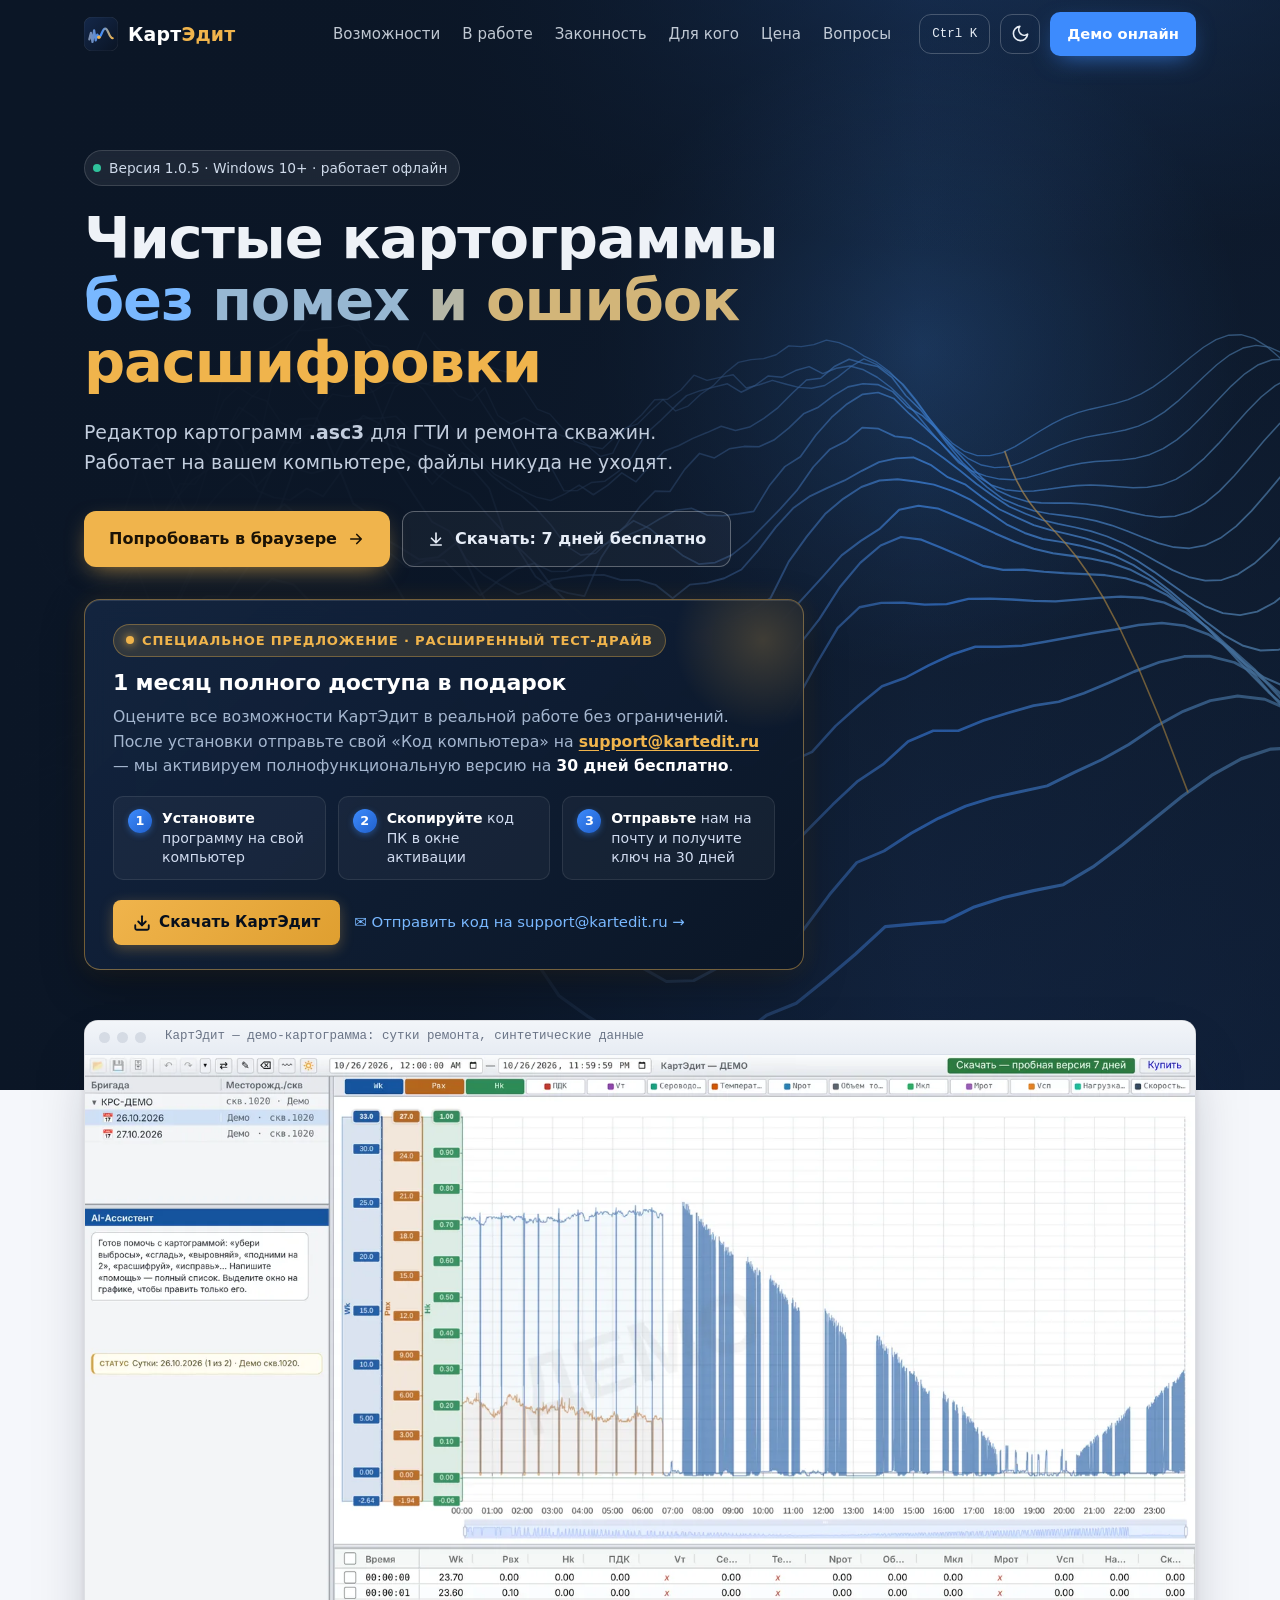
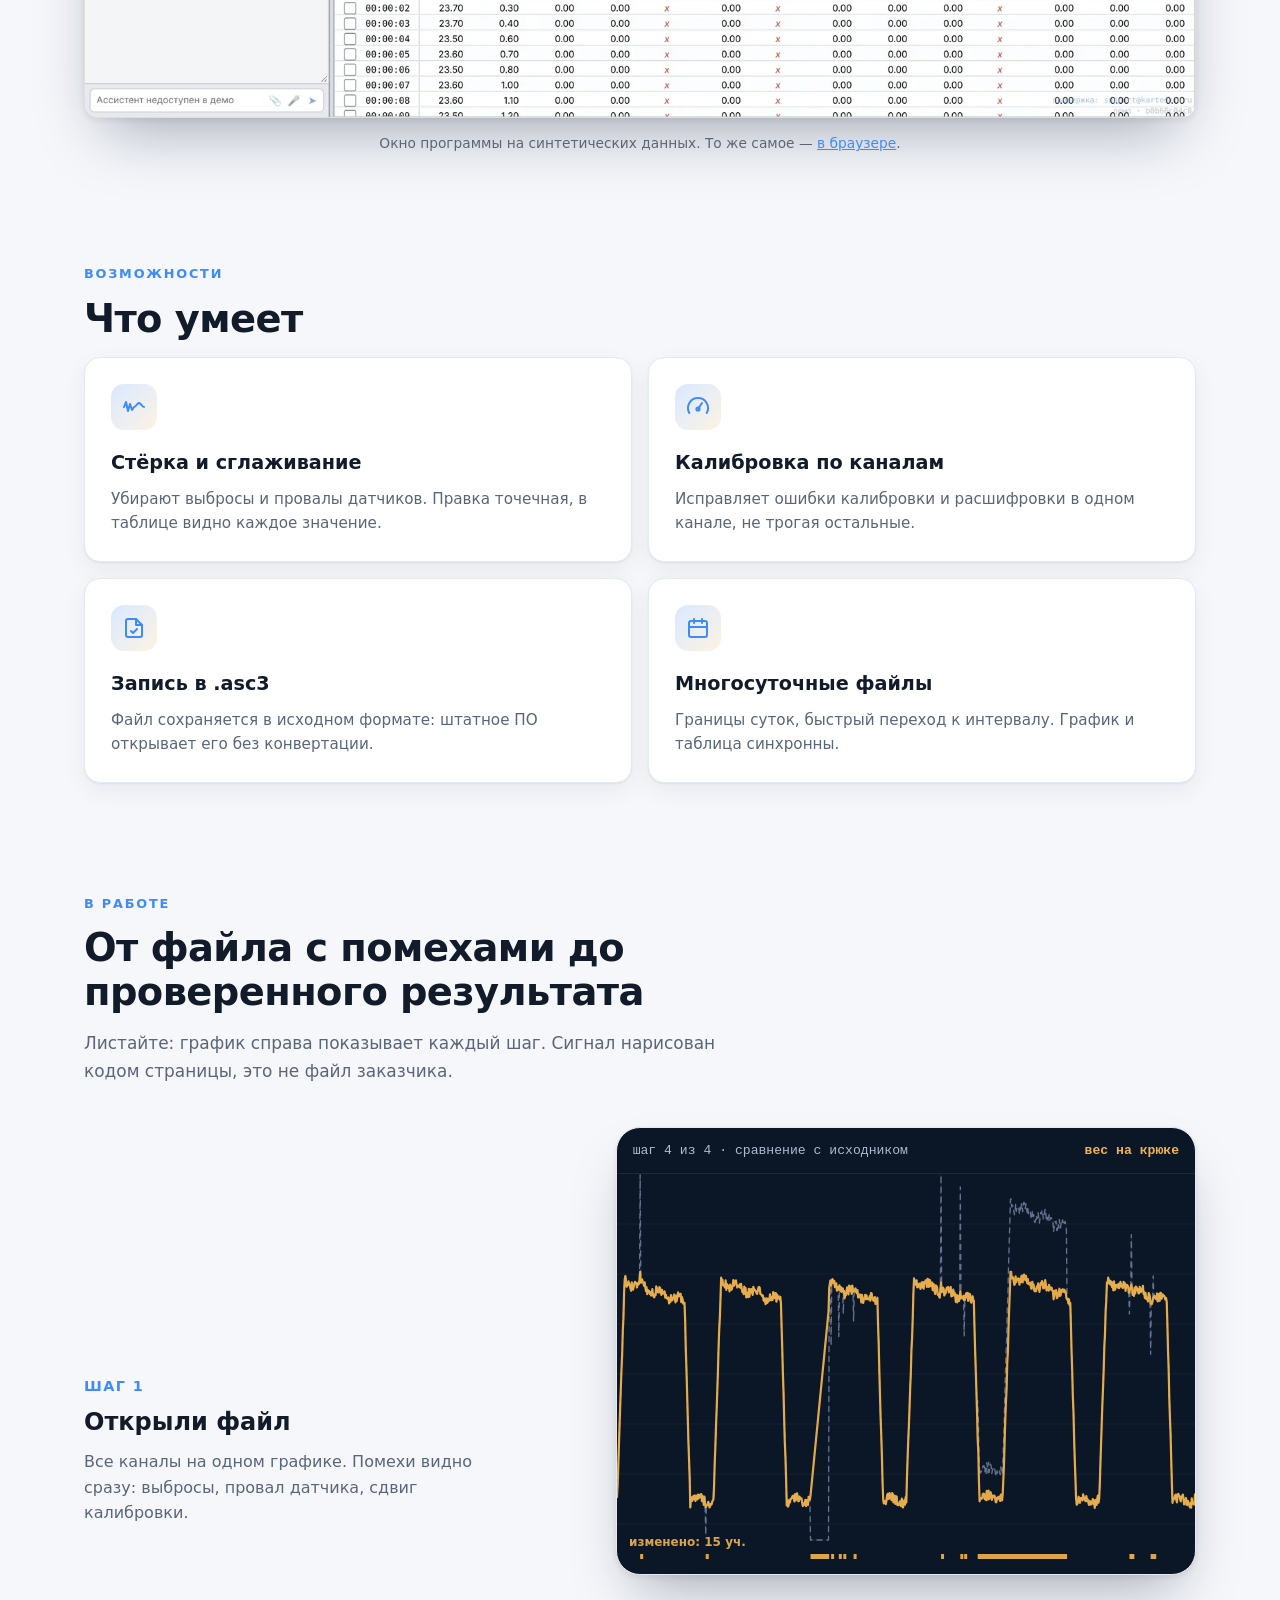
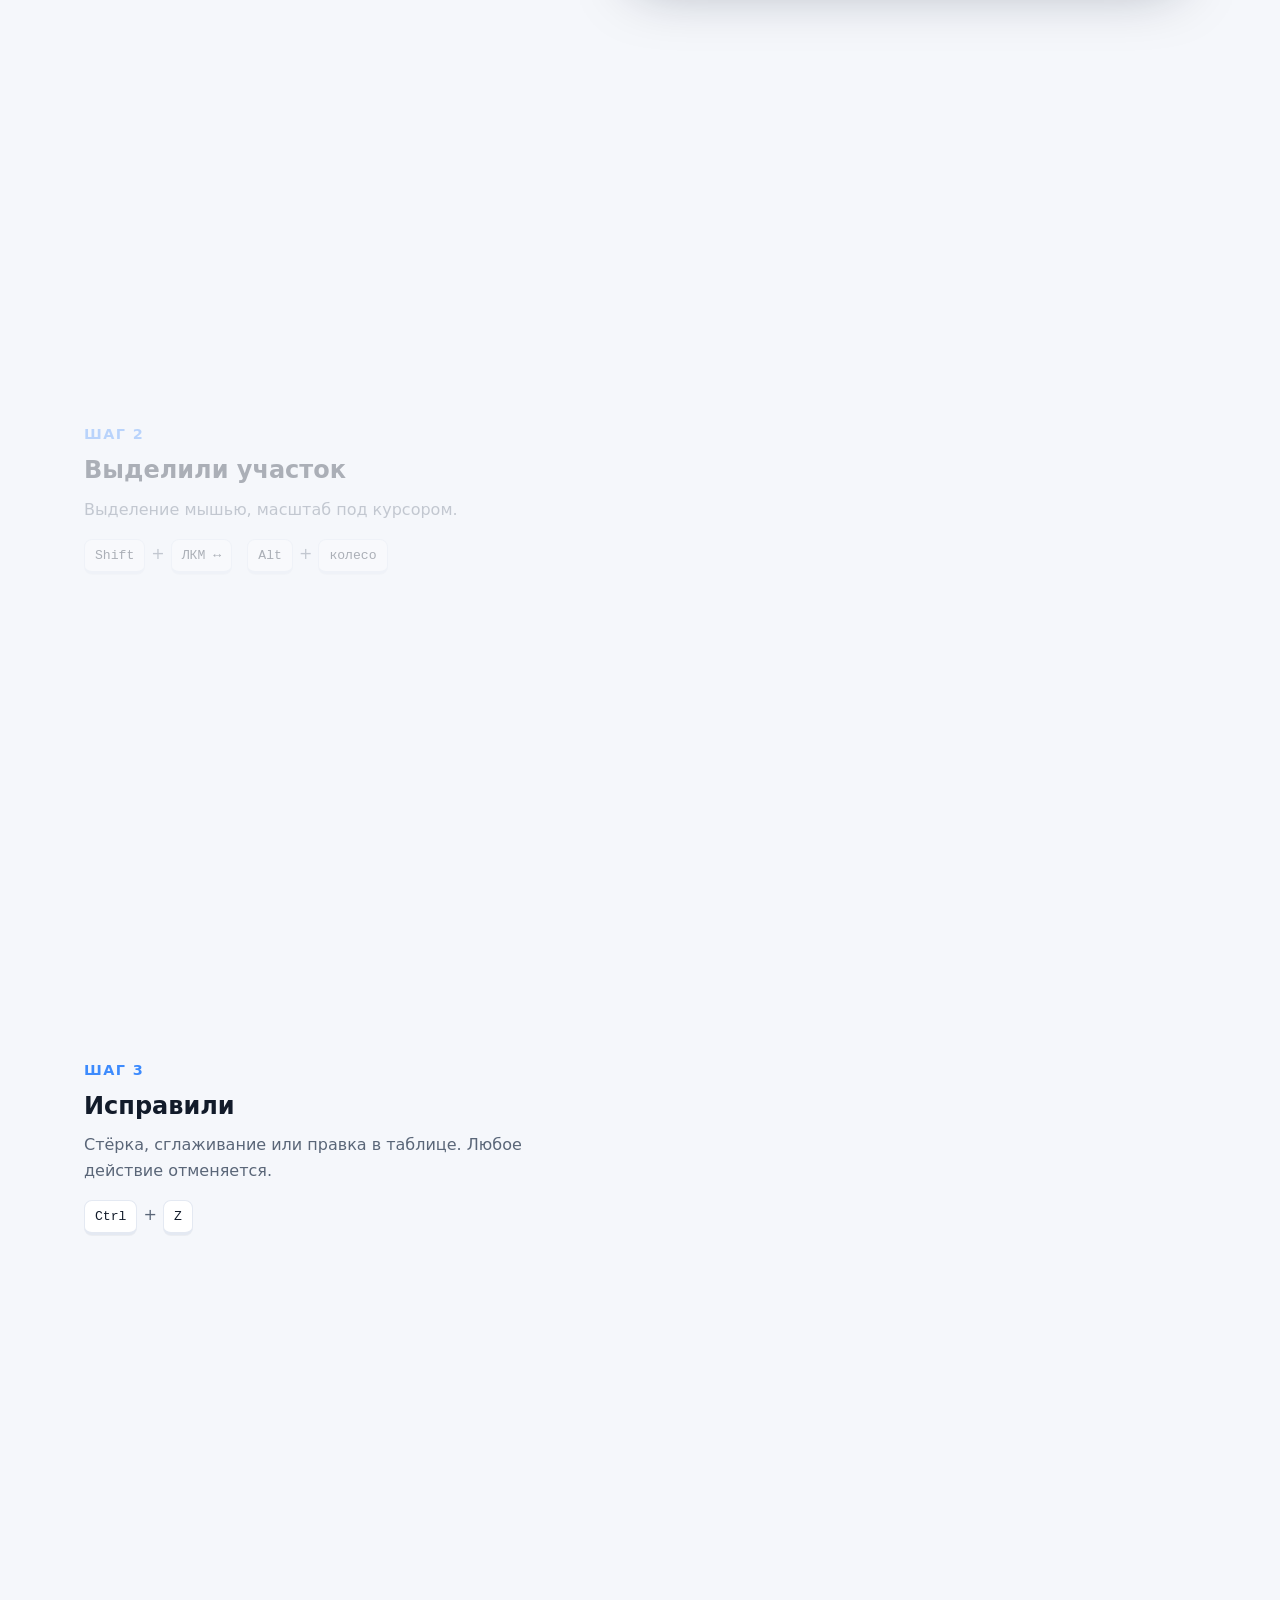
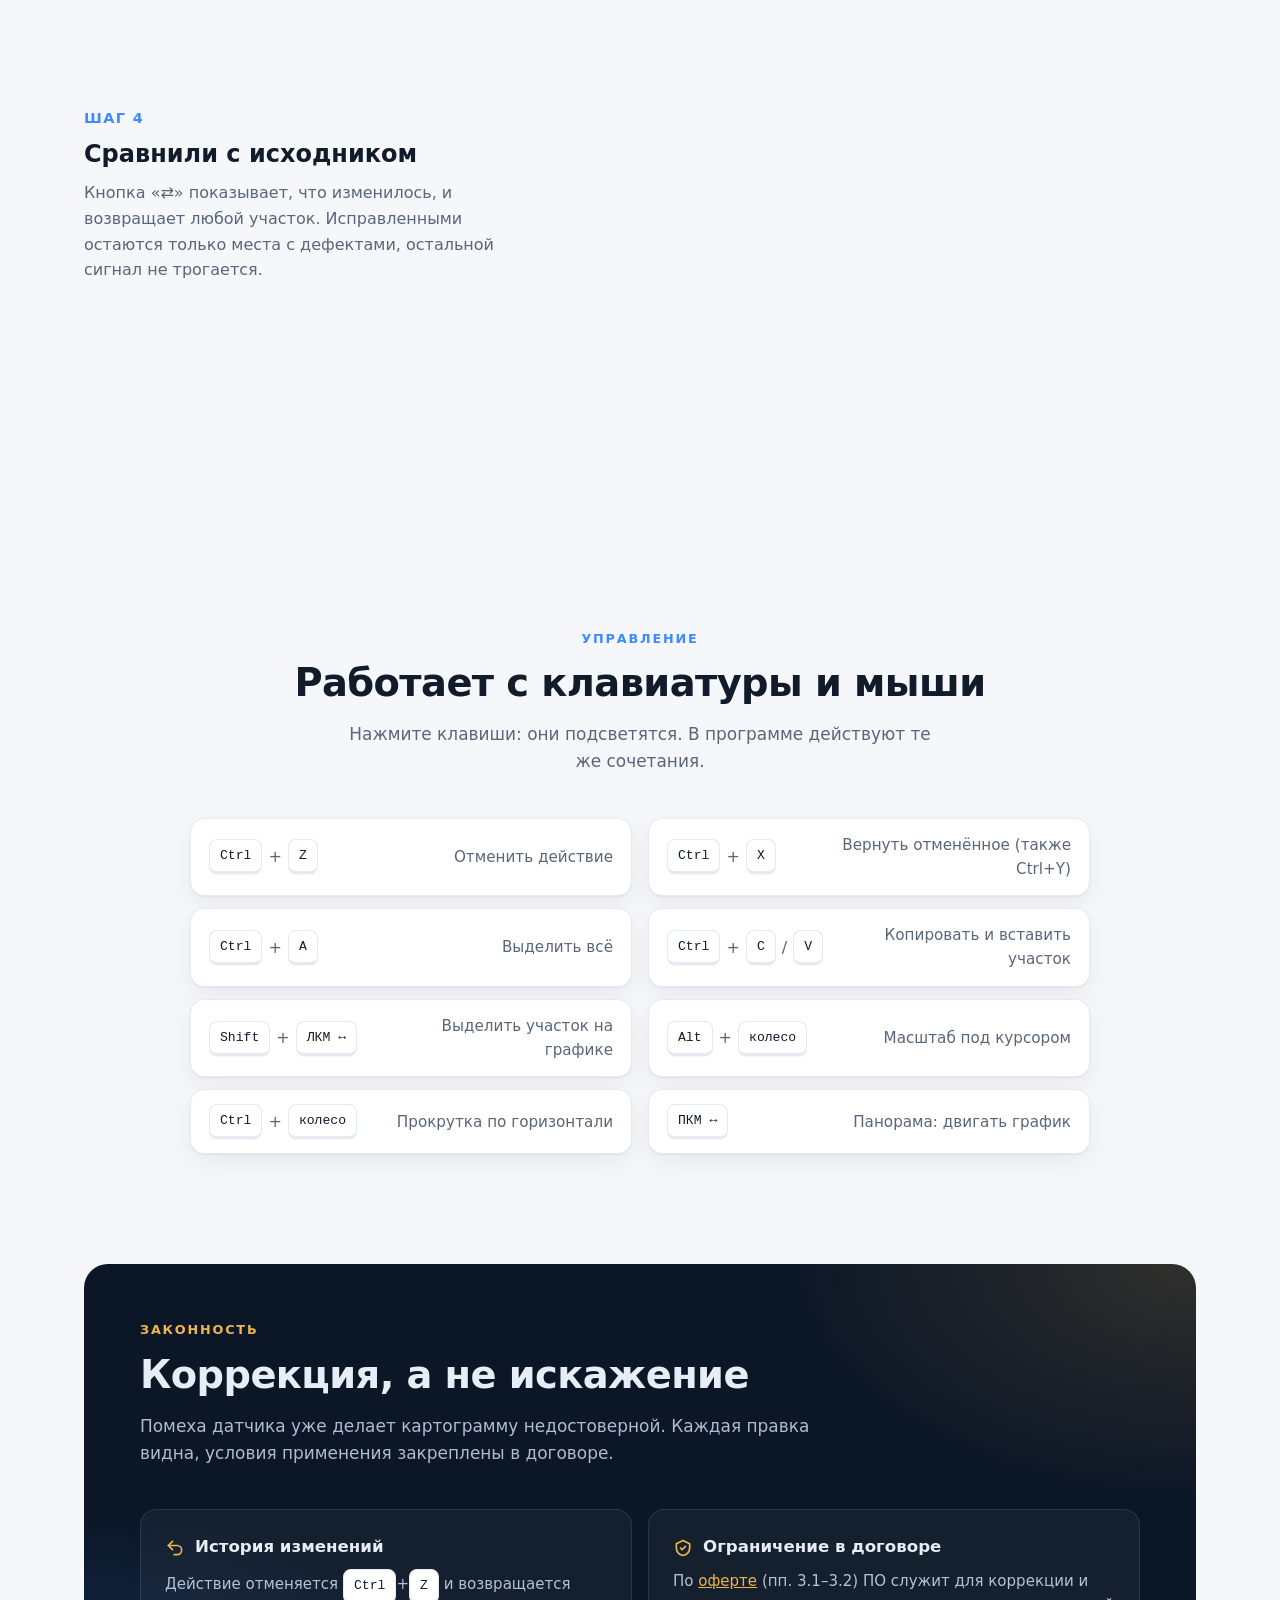
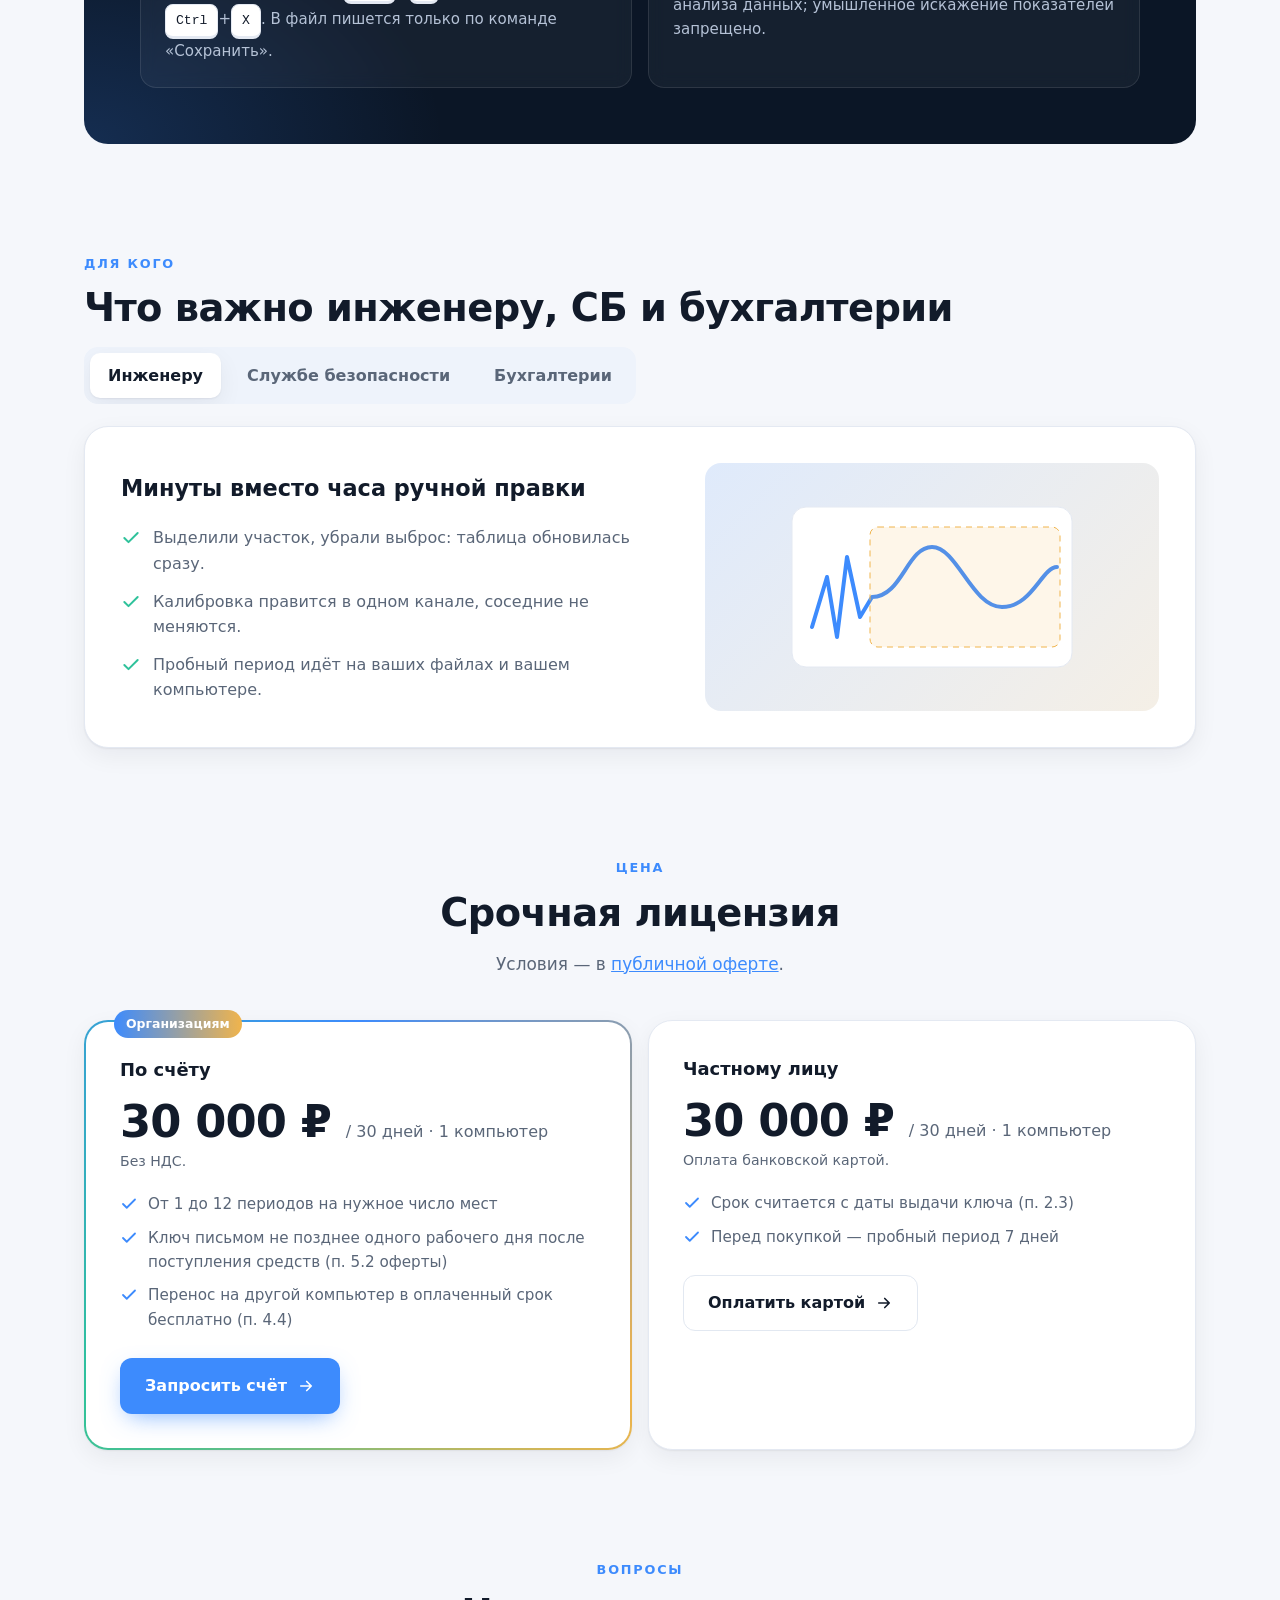
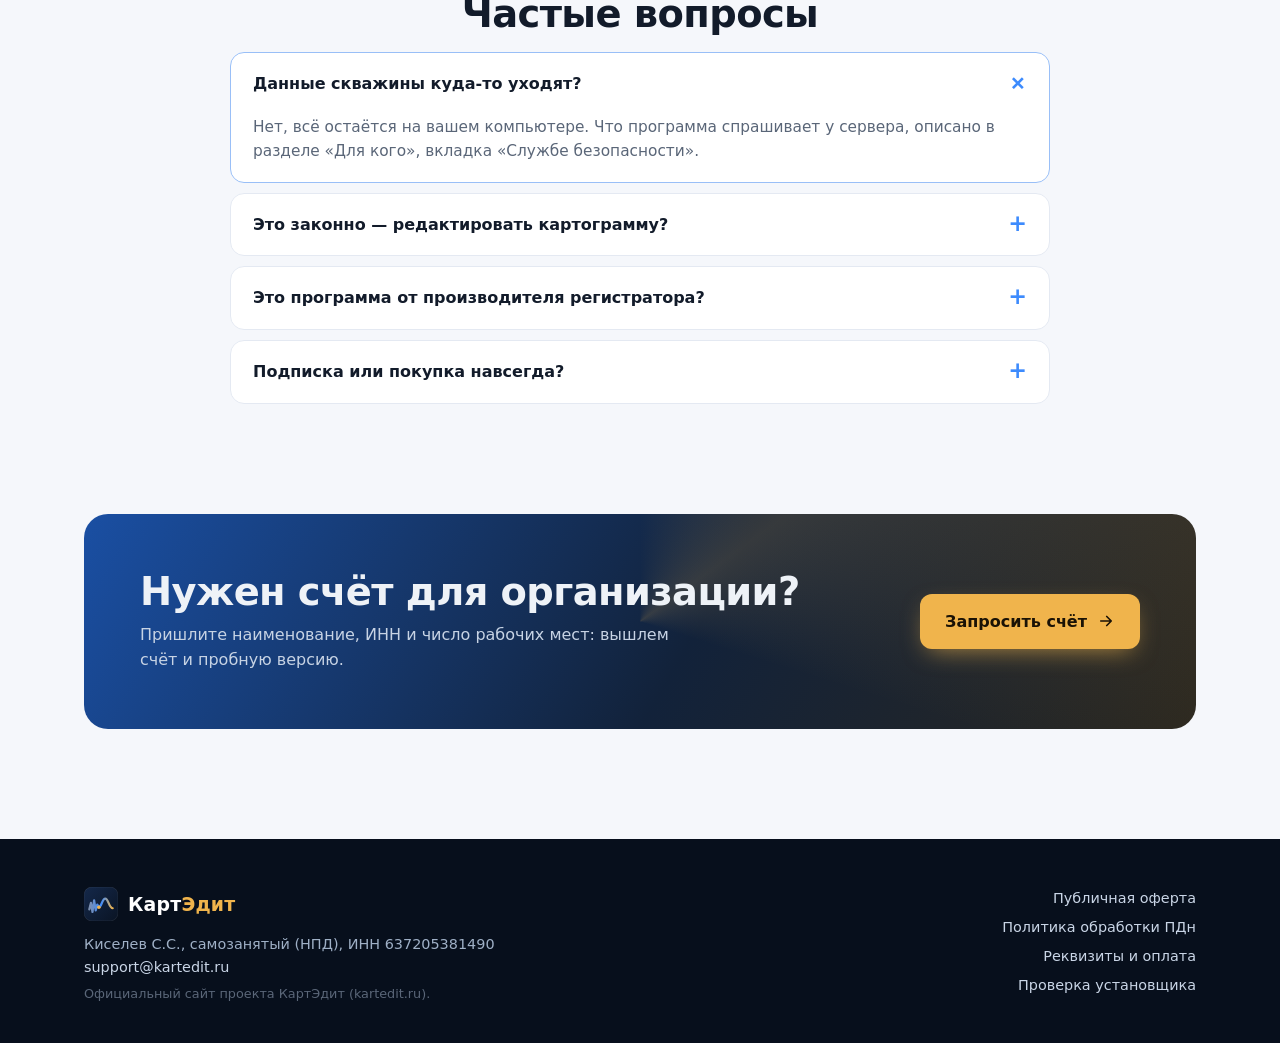
==== commit 57841c56: "Switch custom domain to kartedit.ru and clean mirror notice" ====
--- a/index.html
+++ b/index.html
@@ -639,21 +639,7 @@
 
 <div class="progress" aria-hidden="true"></div>
 
-
-<div class="status-bar" id="mirror-notice">
-  <div class="status-bar-in">
-    <div class="status-info">
-      <span class="status-pill"><span class="status-dot-green"></span> Сервис активен</span>
-      <span class="status-msg">
-        <b>Официальное зеркало:</b> в связи с технической аварией в дата-центрах провайдера Beget основной домен <code>kartedit.ru</code> временно недоступен. Сайт, скачивание и выдача лицензий работают штатно на резервном адресе.
-      </span>
-    </div>
-    <div class="status-right">
-      <a href="mailto:support@kartedit.ru" class="status-contact">support@kartedit.ru</a>
-      <button class="status-close" onclick="document.getElementById('mirror-notice').style.display='none'" aria-label="Закрыть уведомление">✕</button>
-    </div>
-  </div>
-</div>
+<!-- mirror-notice disabled: kartedit.ru is now primary on GitHub Pages -->
 
 <header class="top" id="top">
   <div class="wrap nav">
@@ -948,7 +934,7 @@
       <div>
         <a class="brand" href="#"><svg><use href="#logo"/></svg><b>Карт<span>Эдит</span></b></a>
         <div>Киселев С.С., самозанятый (НПД), ИНН <span id="inn">637205381490</span><br>
-        <a href="mailto:support@kartedit.ru">support@kartedit.ru</a><div style="margin-top:6px; font-size:0.8rem; color:var(--mut); line-height:1.4;">Официальное резервное зеркало на период восстановления дата-центров Beget (основной домен kartedit.ru).</div></div>
+        <a href="mailto:support@kartedit.ru">support@kartedit.ru</a><div style="margin-top:6px; font-size:0.8rem; color:var(--mut); line-height:1.4;">Официальный сайт проекта КартЭдит (kartedit.ru).</div></div>
       </div>
       <nav aria-label="Документы">
         <a href="/offer">Публичная оферта</a>
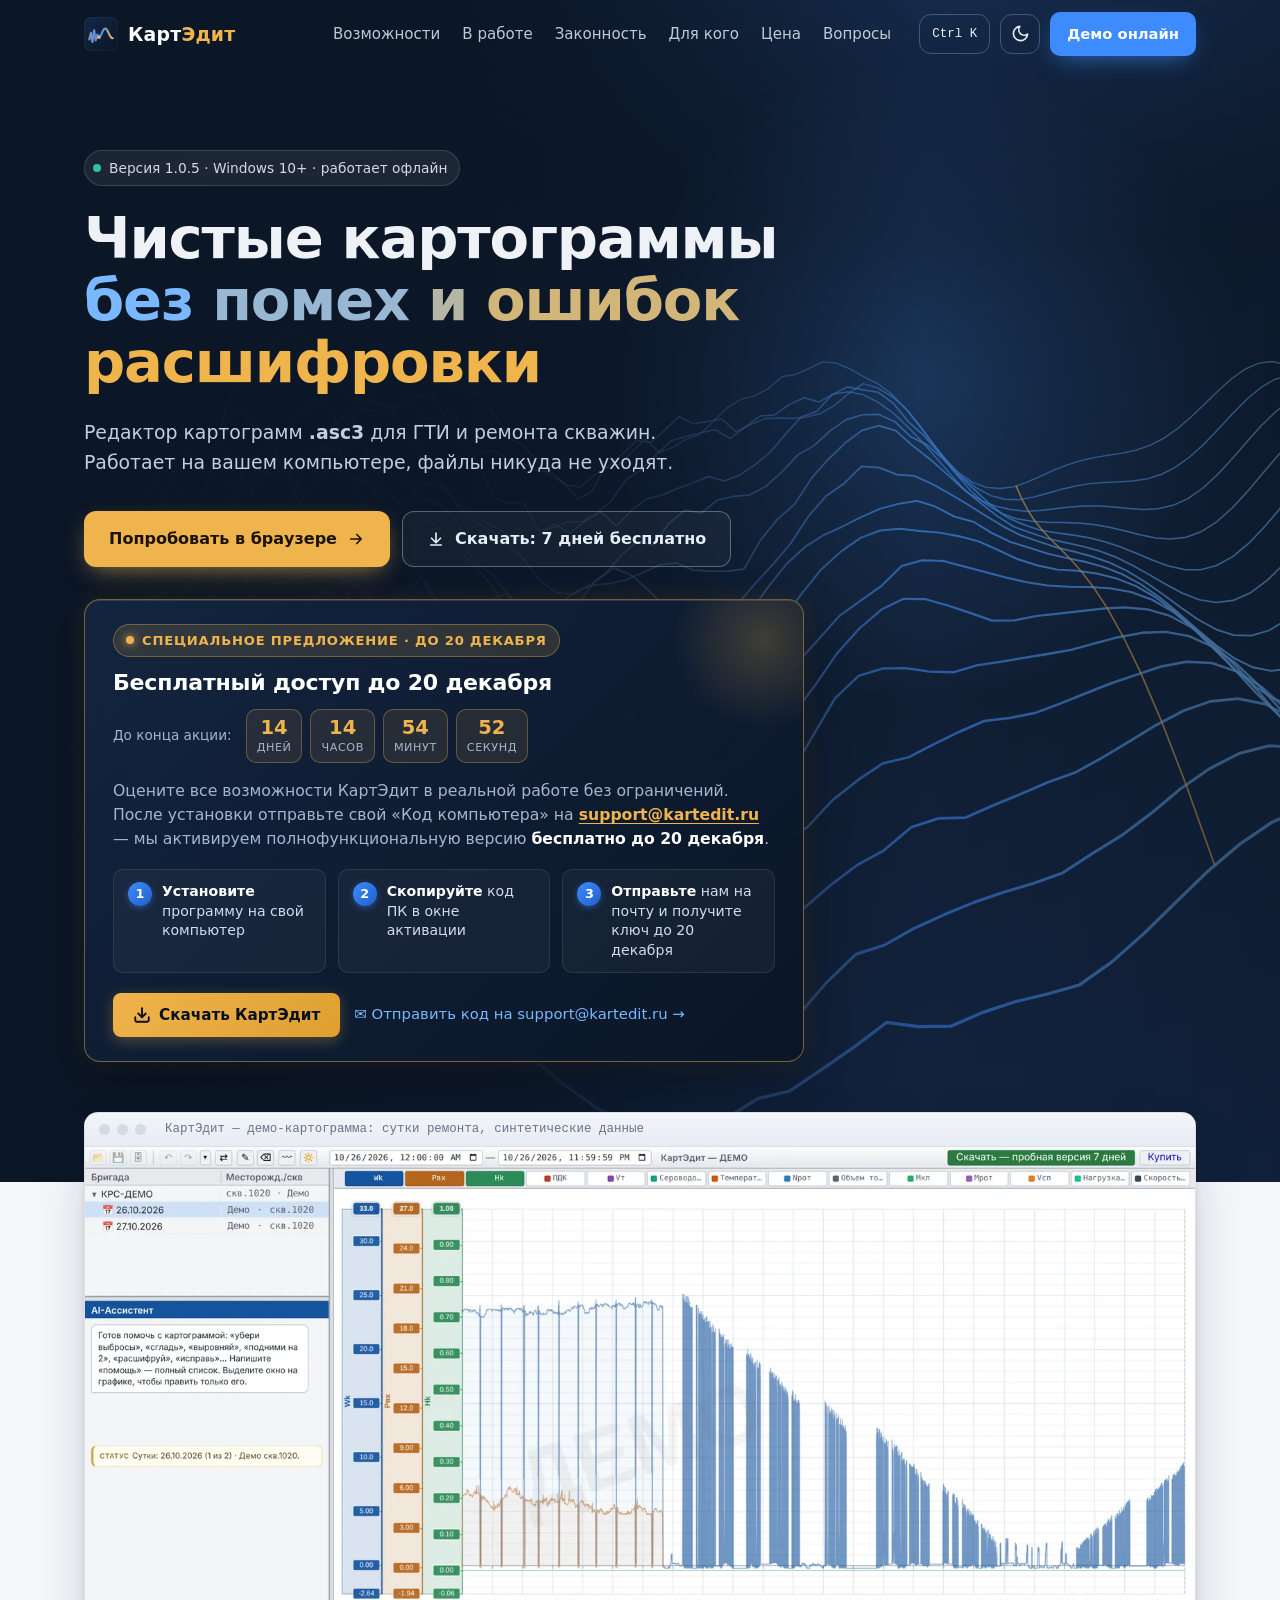
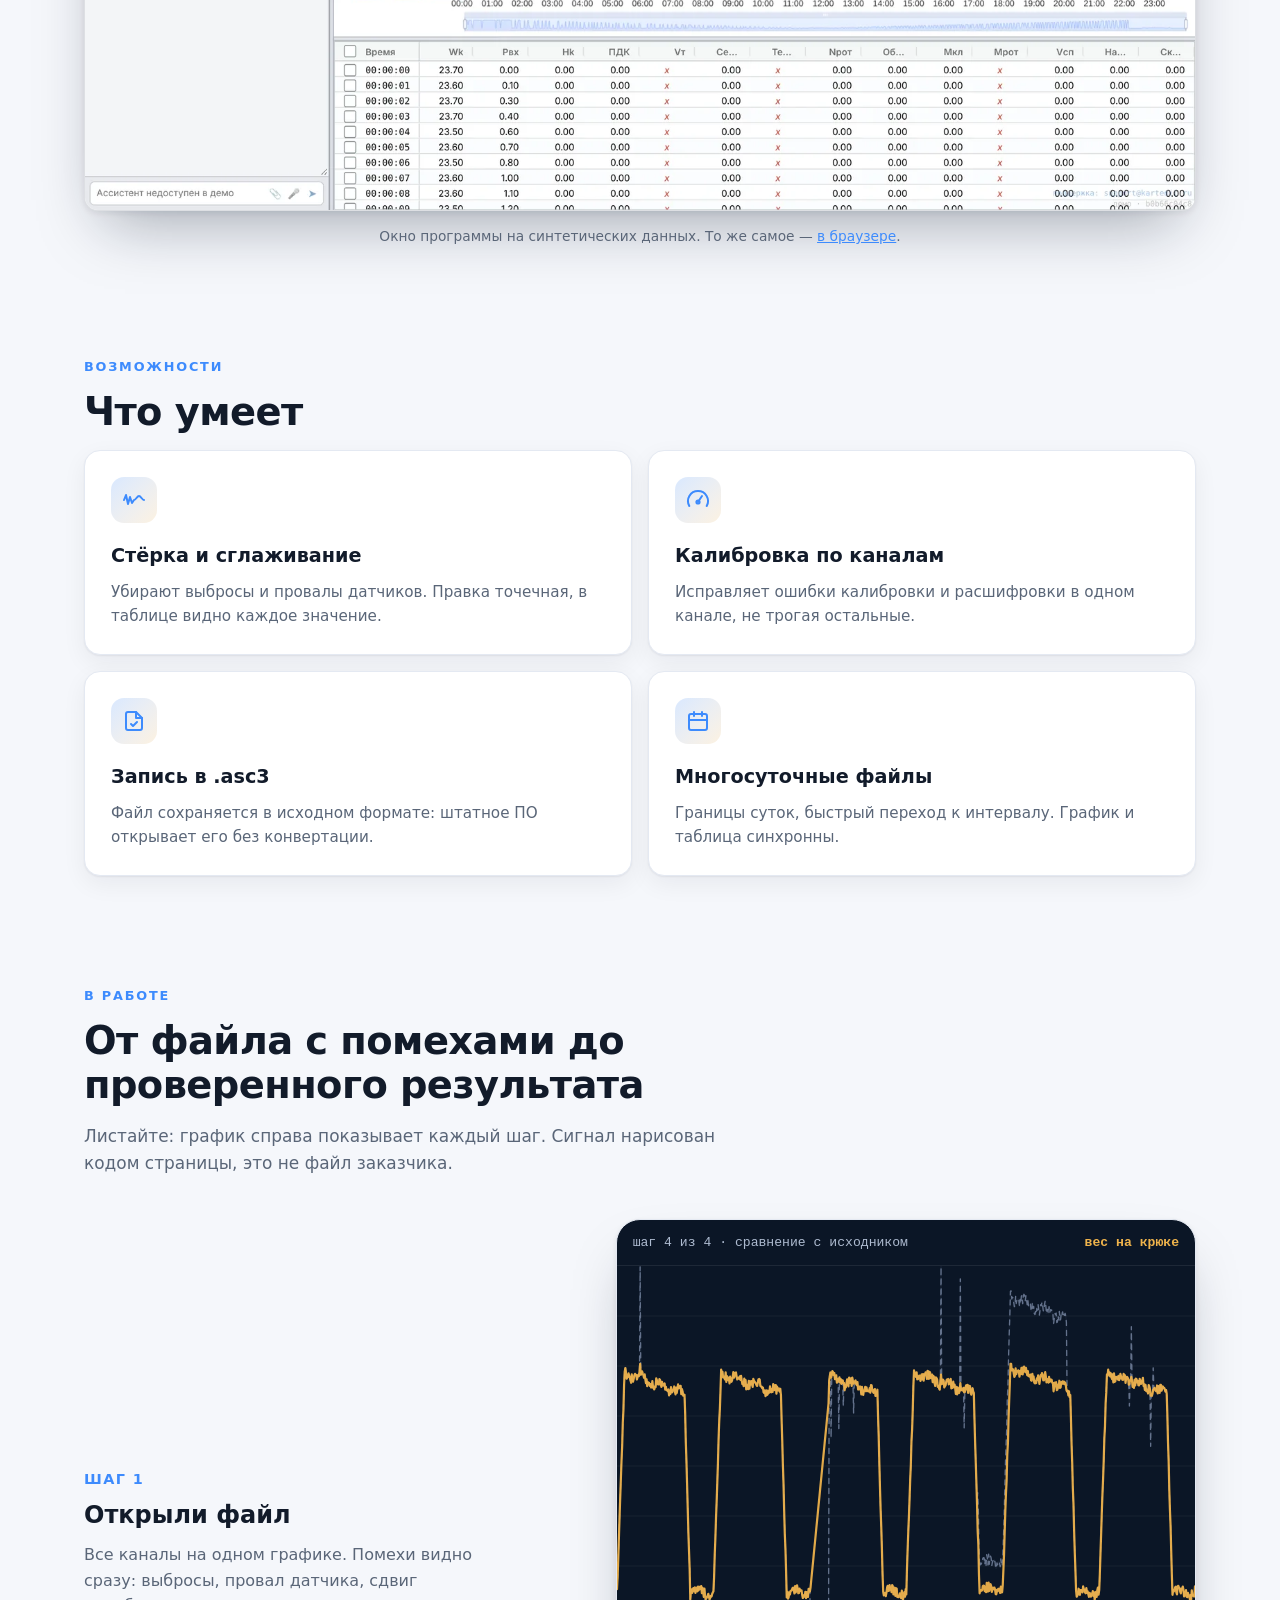
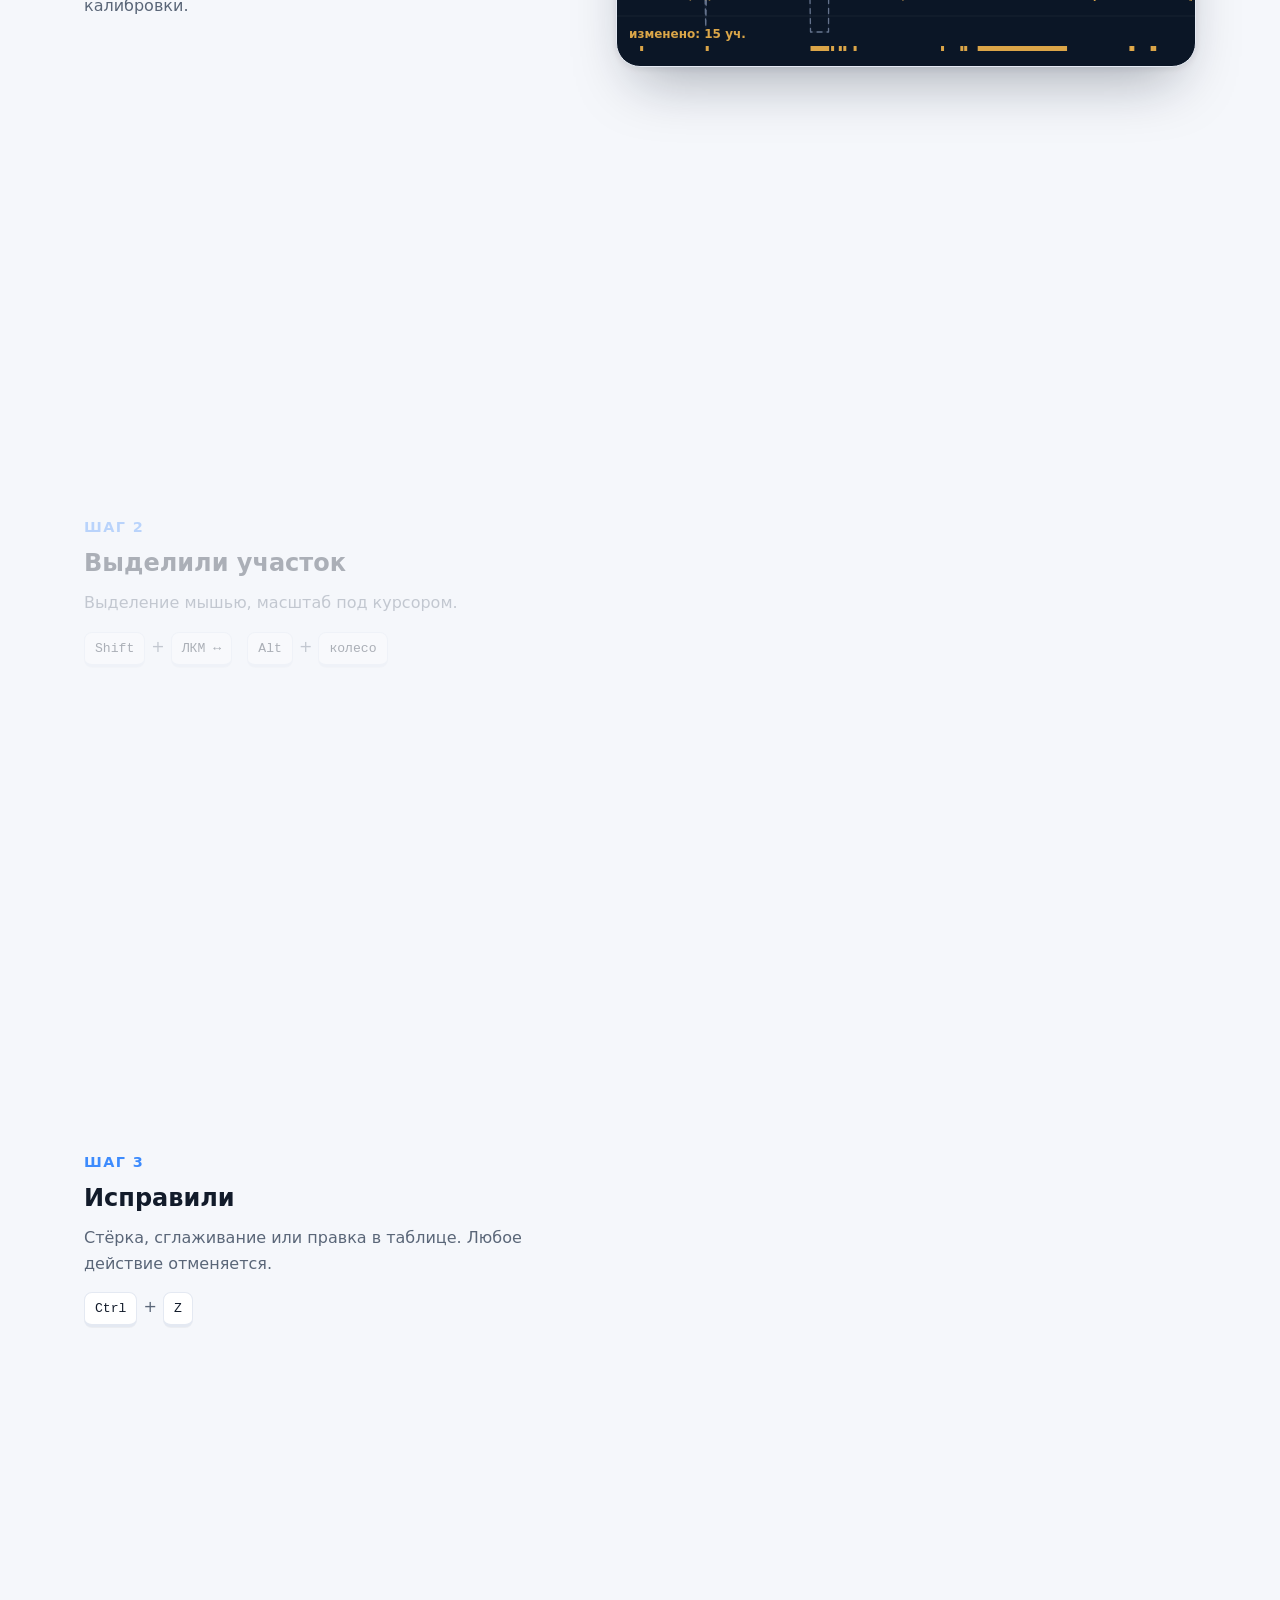
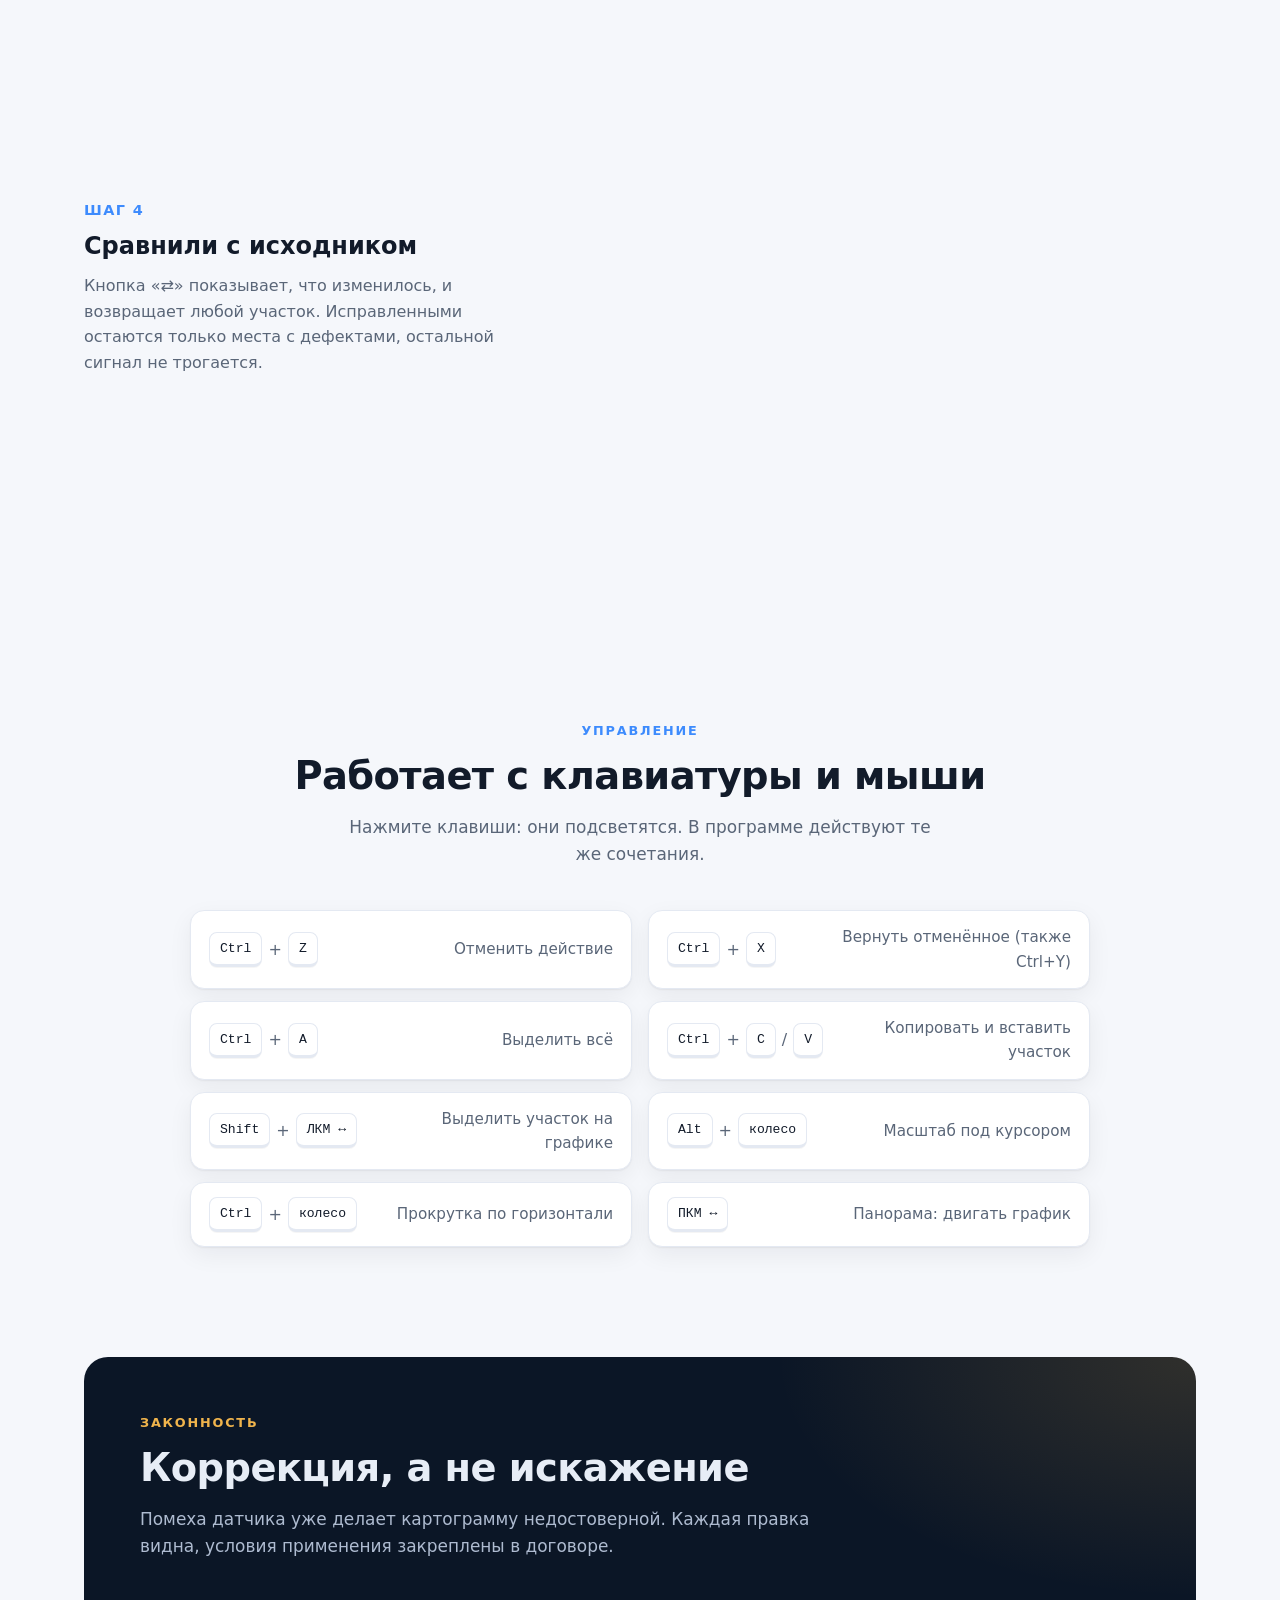
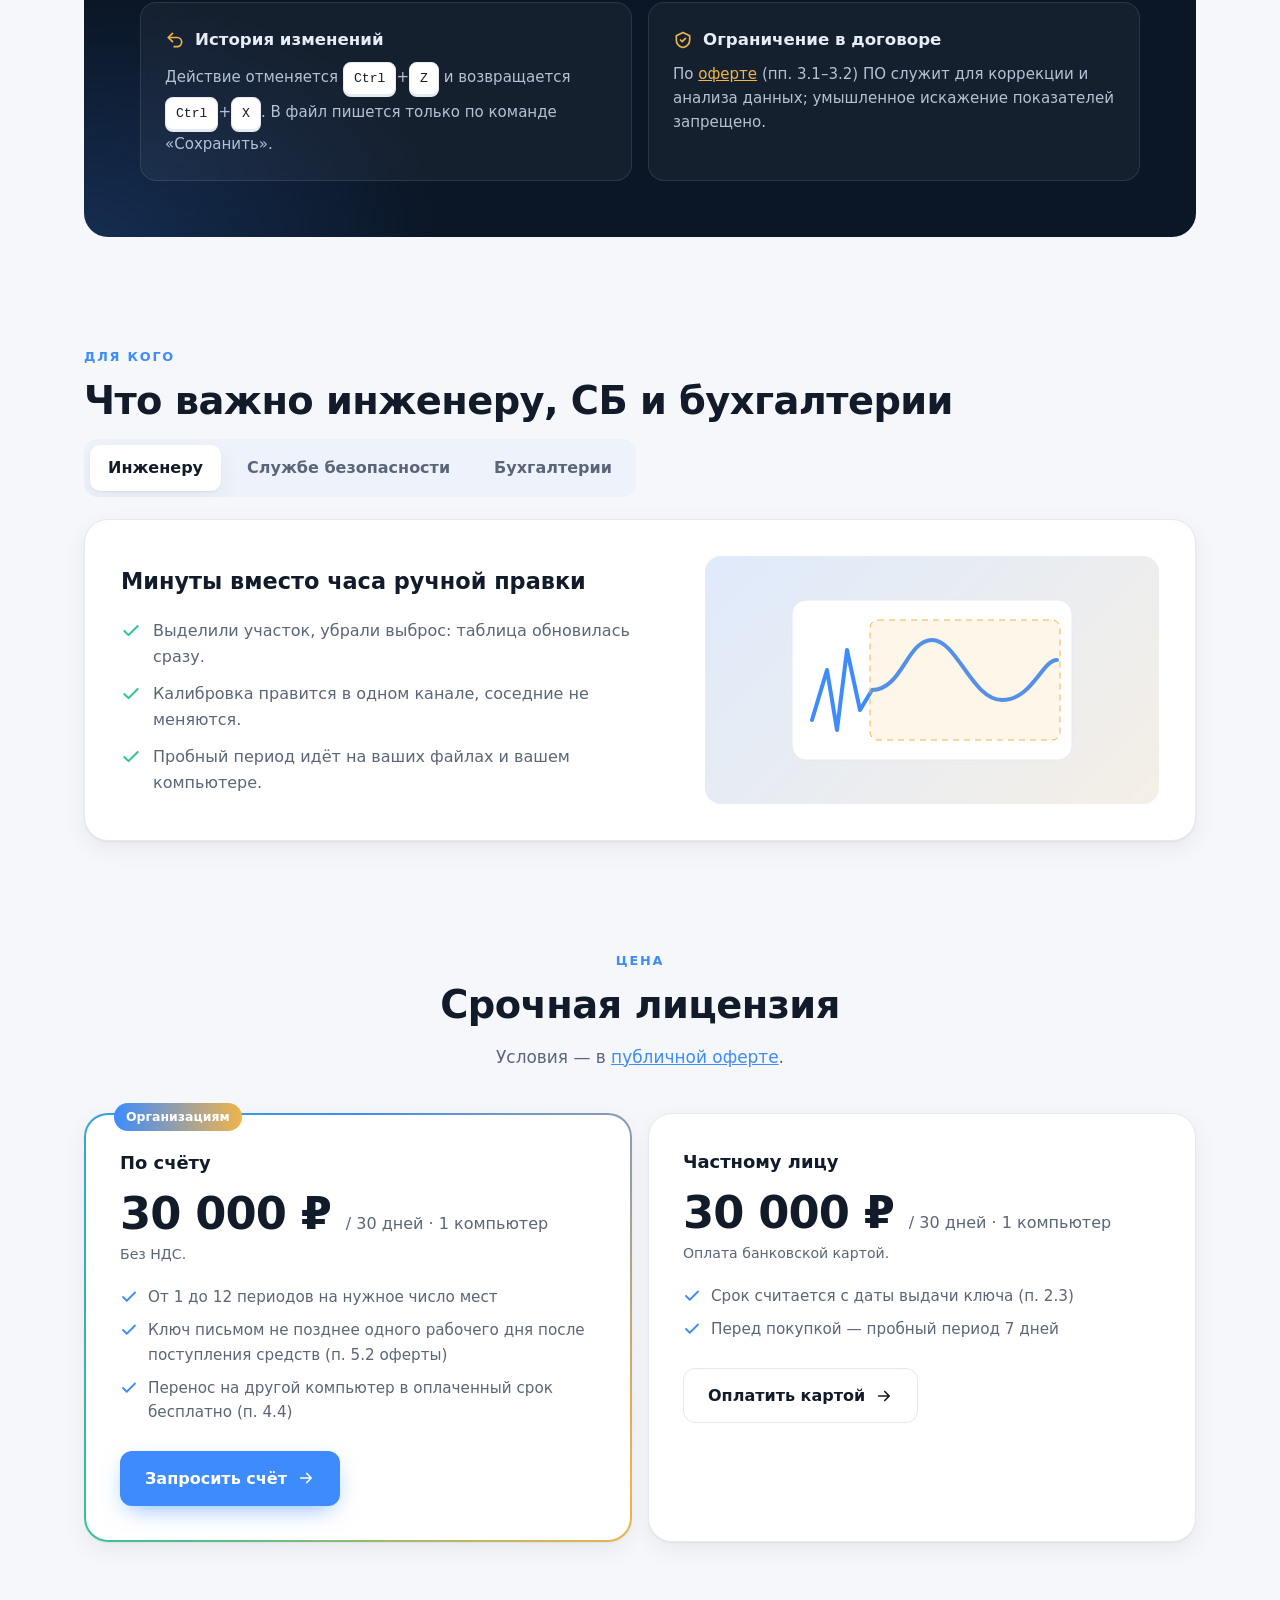
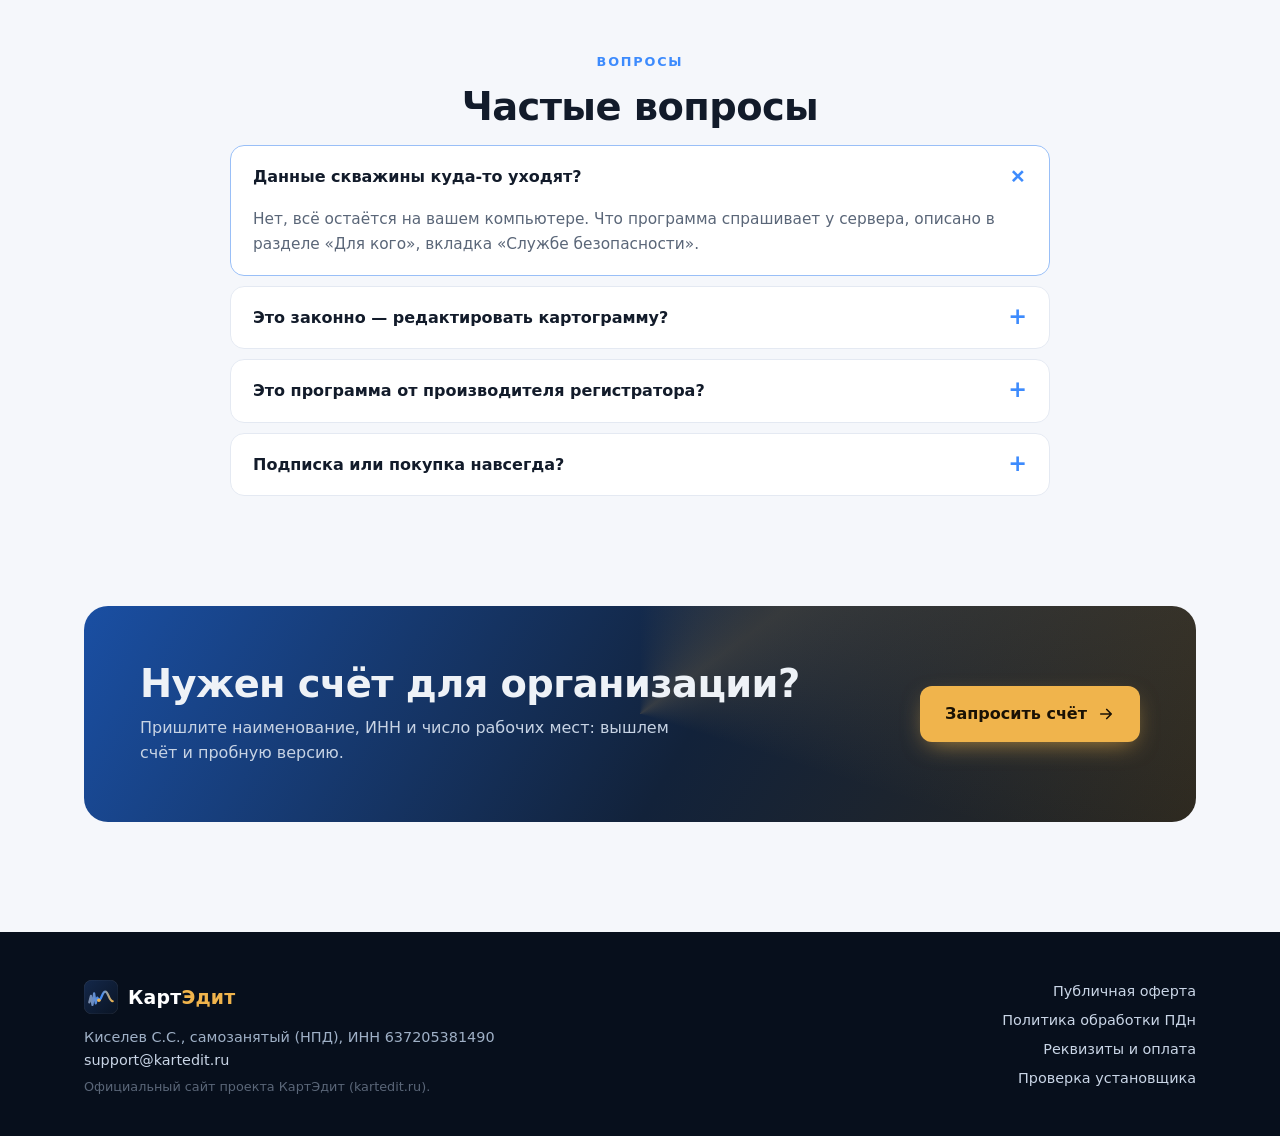
==== commit c93225a6: "Update promo banner: free access until Dec 20 with live countdown" ====
--- a/index.html
+++ b/index.html
@@ -1,1374 +1,1449 @@
-<!DOCTYPE html>
-<html lang="ru" data-theme="light">
-<head>
-<meta charset="utf-8">
-<meta name="viewport" content="width=device-width, initial-scale=1, viewport-fit=cover">
-<title>КартЭдит — контроль качества данных телеметрии</title>
-<meta name="description" content="Настольное ПО для анализа и коррекции данных телеметрии в формате .asc3. Организациям — договор, счёт и акт, безналичный расчёт. Файлы обрабатываются на вашем компьютере.">
-<meta name="theme-color" content="#0b1626">
-<meta property="og:title" content="КартЭдит — контроль качества данных телеметрии">
-<meta property="og:description" content="Коррекция помех и ошибок расшифровки в картограммах .asc3. Офлайн, на вашем компьютере.">
-<meta property="og:image" content="https://kartedit.ru/assets/editor.webp">
-<link rel="icon" href="/assets/logo.svg" type="image/svg+xml">
-<!-- Сторонние ресурсы не подключаются (§11.1 Политики ПДн): шрифты системные,
-     стили, скрипты и картинки — свои, с этого же домена. -->
-<style>
-  /* ---------- Дизайн-токены (описание — commercial/brand/ДИЗАЙН_СИСТЕМА.md) ---------- */
-  :root {
-    --navy-900:#070f1c; --navy-800:#0b1626; --navy-700:#12223a; --navy-600:#1b3252;
-    --signal:#3d8bfd; --signal-2:#79b8ff; --gold:#f0b44c; --mint:#2fc29b; --noise:#8a9bb8;
-    --r-sm:10px; --r-md:16px; --r-lg:24px;
-    --shadow-1:0 1px 2px rgba(10,20,40,.06),0 8px 24px rgba(10,20,40,.06);
-    --shadow-2:0 2px 6px rgba(10,20,40,.08),0 30px 60px -20px rgba(10,20,40,.35);
-    --ease:cubic-bezier(.2,.7,.2,1);
-    --font:"Segoe UI Variable Text","Segoe UI",system-ui,-apple-system,Roboto,"Helvetica Neue",Arial,sans-serif;
-    --font-d:"Segoe UI Variable Display","Segoe UI",system-ui,-apple-system,Roboto,sans-serif;
-    --mono:"Cascadia Mono",Consolas,"SFMono-Regular",Menlo,monospace;
-  }
-  :root, [data-theme="light"] {
-    --bg:#f5f7fb; --bg-2:#ffffff; --tx:#121b2a; --mut:#5a6678; --line:#e2e8f1;
-    --card:#ffffff; --card-line:#e4e9f2; --glass:rgba(255,255,255,.72); --chip:#eef3fb;
-  }
-  [data-theme="dark"] {
-    --bg:#08111f; --bg-2:#0c1729; --tx:#e7edf6; --mut:#97a6bc; --line:#1c2c44;
-    --card:#0f1c31; --card-line:#1e3050; --glass:rgba(10,20,36,.72); --chip:#13243d;
-    --shadow-1:0 1px 2px rgba(0,0,0,.3),0 8px 24px rgba(0,0,0,.25);
-  }
-  * { box-sizing:border-box; margin:0; }
-  html { scroll-behavior:smooth; scroll-padding-top:84px; -webkit-text-size-adjust:100%; }
-  body { font-family:var(--font); color:var(--tx); background:var(--bg); line-height:1.6;
-         -webkit-font-smoothing:antialiased; overflow-x:hidden; transition:background .3s, color .3s; }
-  a { color:var(--signal); }
-  img { max-width:100%; display:block; }
-  .wrap { max-width:1160px; margin:0 auto; padding:0 24px; }
-  .sr { position:absolute; width:1px; height:1px; overflow:hidden; clip:rect(0 0 0 0); }
-  :focus-visible { outline:2px solid var(--signal); outline-offset:3px; border-radius:6px; }
-
-  /* ---------- Полоса прогресса прокрутки (scroll-driven animation) ---------- */
-  .progress { position:fixed; inset:0 0 auto 0; height:3px; z-index:60; transform-origin:0 50%;
-              background:linear-gradient(90deg,var(--signal),var(--gold)); transform:scaleX(0); }
-  @supports (animation-timeline: scroll()) {
-    .progress { animation:grow linear both; animation-timeline:scroll(root); }
-    @keyframes grow { to { transform:scaleX(1); } }
-  }
-
-  /* ---------- Шапка: «стекло» ---------- */
-  header.top { position:fixed; inset:0 0 auto 0; z-index:50; transition:background .3s, box-shadow .3s; }
-  header.top.solid { background:var(--glass); backdrop-filter:saturate(1.6) blur(14px);
-                     -webkit-backdrop-filter:saturate(1.6) blur(14px); box-shadow:0 1px 0 var(--line); }
-  .nav { display:flex; align-items:center; gap:28px; height:68px; }
-  .brand { display:flex; align-items:center; gap:10px; text-decoration:none; color:#fff;
-           font-family:var(--font-d); font-weight:800; font-size:1.18rem; letter-spacing:.2px; }
-  header.solid .brand { color:var(--tx); }
-  .brand b { font-weight:inherit; }
-  .brand span { color:var(--gold); }
-  .brand svg { width:34px; height:34px; flex:none; }
-  .brand .trace { stroke-dasharray:120; stroke-dashoffset:120; animation:draw 1.6s .2s var(--ease) forwards; }
-  @keyframes draw { to { stroke-dashoffset:0; } }
-  .links { display:flex; gap:22px; margin-left:auto; }
-  .links a { color:rgba(232,239,248,.82); text-decoration:none; font-size:.94rem; font-weight:500; }
-  header.solid .links a { color:var(--mut); }
-  .links a:hover { color:var(--gold) !important; }
-  .nav-act { display:flex; align-items:center; gap:10px; }
-  .icon-btn { width:40px; height:40px; border-radius:12px; display:grid; place-items:center; cursor:pointer;
-              border:1px solid rgba(255,255,255,.22); background:transparent; color:#e8eef6; }
-  header.solid .icon-btn { border-color:var(--line); color:var(--tx); }
-  .icon-btn svg { width:19px; height:19px; }
-  .burger { display:none; }
-  /* Мобильное меню — нативный Popover API */
-  #menu { margin:76px 16px auto auto; padding:10px; border:1px solid var(--line); border-radius:var(--r-md);
-          background:var(--bg-2); color:var(--tx); box-shadow:var(--shadow-2); min-width:220px; }
-  #menu a { display:block; padding:10px 14px; color:var(--tx); text-decoration:none; border-radius:10px; }
-  #menu a:hover { background:var(--chip); }
-  #menu::backdrop { background:rgba(5,10,20,.35); backdrop-filter:blur(2px); }
-
-  /* ---------- Кнопки ---------- */
-  .btn { --b:var(--signal); display:inline-flex; align-items:center; gap:10px; text-decoration:none;
-         font-weight:650; font-size:1rem; padding:14px 24px; border-radius:12px; border:1px solid transparent;
-         transition:transform .2s var(--ease), box-shadow .2s, background .2s; cursor:pointer; }
-  .btn svg { width:18px; height:18px; }
-  .btn.main { background:var(--b); color:#fff; box-shadow:0 8px 24px -8px rgba(61,139,253,.7); }
-  .btn.main:hover { transform:translateY(-2px); box-shadow:0 14px 30px -10px rgba(61,139,253,.85); }
-  .btn.gold { background:var(--gold); color:#1a1205; box-shadow:0 8px 24px -8px rgba(240,180,76,.7); }
-  .btn.gold:hover { transform:translateY(-2px); }
-  .btn.ghost { color:#e6edf7; border-color:rgba(255,255,255,.3); background:rgba(255,255,255,.04); }
-  .btn.ghost:hover { background:rgba(255,255,255,.1); }
-  .btn.line { color:var(--tx); border-color:var(--line); background:var(--bg-2); }
-  .btn.line:hover { border-color:var(--signal); }
-  .btn.sm { padding:9px 16px; font-size:.92rem; border-radius:10px; }
-
-  /* ---------- Первый экран ---------- */
-  .hero { position:relative; overflow:hidden; color:#eef2f7; isolation:isolate;
-          background:radial-gradient(1200px 600px at 80% -10%,#1d3d6c 0%,transparent 60%),
-                     linear-gradient(165deg,var(--navy-800) 0%,var(--navy-700) 65%,#15294a 100%); }
-  /* Сцена «лента данных»: свой код на canvas, без сторонних библиотек.
-     При «уменьшить движение» — один статический кадр. */
-  #ribbon { position:absolute; inset:0; width:100%; height:100%; display:block; z-index:-2; }
-  .hero::after { content:""; position:absolute; inset:0; pointer-events:none; z-index:-1;
-                 background:linear-gradient(90deg,var(--navy-800) 0%,rgba(11,22,38,.9) 36%,
-                            rgba(11,22,38,.25) 72%,rgba(11,22,38,.5) 100%); }
-  .hero-in { padding:150px 0 120px; max-width:720px; }
-  .eyebrow { display:inline-flex; align-items:center; gap:8px; padding:6px 12px 6px 8px; border-radius:999px;
-             background:rgba(255,255,255,.07); border:1px solid rgba(255,255,255,.14); font-size:.86rem;
-             color:#cfdaea; margin-bottom:22px; backdrop-filter:blur(6px); }
-  .eyebrow i { width:8px; height:8px; border-radius:50%; background:var(--mint);
-               box-shadow:0 0 0 0 rgba(47,194,155,.6); animation:ping 2.4s infinite; }
-  @keyframes ping { 70%,100% { box-shadow:0 0 0 10px rgba(47,194,155,0); } }
-  h1 { font-family:var(--font-d); font-size:clamp(2.1rem,4.6vw,3.6rem); line-height:1.08; font-weight:800;
-       letter-spacing:-.02em; margin-bottom:22px; text-wrap:balance; }
-  h1 .grad { background:linear-gradient(90deg,var(--signal-2),var(--gold)); -webkit-background-clip:text;
-             background-clip:text; color:transparent; }
-  .lead { font-size:clamp(1.02rem,1.5vw,1.18rem); color:#c3cede; margin-bottom:34px; max-width:620px; text-wrap:pretty; }
-  .btns { display:flex; gap:12px; flex-wrap:wrap; }
-
-  /* ---------- Скриншот: окно, которое «ложится» при прокрутке ---------- */
-  .stage { position:relative; margin-top:-70px; perspective:1600px; z-index:3; }
-  .window { border-radius:14px; overflow:hidden; background:#fff; box-shadow:var(--shadow-2);
-            border:1px solid rgba(15,30,60,.14); transform-origin:50% 0; }
-  .window .bar { height:34px; background:linear-gradient(#f2f5f9,#e7ecf3); display:flex; align-items:center;
-                 gap:7px; padding:0 14px; border-bottom:1px solid #d9e0ea; }
-  .window .bar i { width:11px; height:11px; border-radius:50%; background:#d5dbe4; }
-  .window .bar span { margin-left:12px; font-size:.78rem; color:#6a7486; font-family:var(--mono); }
-  .window img { width:100%; height:auto; aspect-ratio:1600/955; }
-  @supports (animation-timeline: view()) {
-    .window { animation:lay linear both; animation-timeline:view(); animation-range:entry 0% cover 45%; }
-    @keyframes lay { from { transform:rotateX(24deg) scale(.92); opacity:.55; } to { transform:none; opacity:1; } }
-  }
-  .caption { text-align:center; color:var(--mut); font-size:.86rem; margin-top:14px; }
-
-  /* ---------- Секции ---------- */
-  section { padding:110px 0 0; }
-  .kicker { font-size:.8rem; letter-spacing:.14em; text-transform:uppercase; color:var(--signal); font-weight:700; margin-bottom:12px; }
-  h2 { font-family:var(--font-d); font-size:clamp(1.6rem,3vw,2.4rem); line-height:1.15; letter-spacing:-.015em;
-       margin-bottom:16px; text-wrap:balance; }
-  .sub { color:var(--mut); font-size:1.06rem; max-width:680px; margin-bottom:42px; text-wrap:pretty; }
-  .center { text-align:center; } .center .sub { margin-inline:auto; }
-
-  /* Появление при прокрутке: CSS view-timeline, иначе — IntersectionObserver.
-     Без JS и без поддержки всё видно сразу. */
-  @supports (animation-timeline: view()) {
-    .rv { animation:rise linear both; animation-timeline:view(); animation-range:entry 5% cover 28%; }
-  }
-  html.io .rv { opacity:0; transform:translateY(28px); transition:opacity .8s var(--ease), transform .8s var(--ease); }
-  html.io .rv.in { opacity:1; transform:none; }
-  @keyframes rise { from { opacity:0; transform:translateY(34px); } to { opacity:1; transform:none; } }
-
-  /* ---------- Карточки (bento) с 3D-наклоном и «прожектором» ---------- */
-  .bento { display:grid; grid-template-columns:repeat(6,1fr); gap:16px; }
-  .card { --rx:0deg; --ry:0deg; --mx:50%; --my:50%; position:relative; grid-column:span 2; container-type:inline-size;
-          background:var(--card); border:1px solid var(--card-line); border-radius:var(--r-md); padding:26px;
-          box-shadow:var(--shadow-1); transform:perspective(900px) rotateX(var(--rx)) rotateY(var(--ry));
-          transition:transform .25s var(--ease), border-color .25s; overflow:hidden; }
-  .card::before { content:""; position:absolute; inset:0; pointer-events:none; opacity:0; transition:opacity .3s;
-                  background:radial-gradient(380px circle at var(--mx) var(--my),rgba(61,139,253,.13),transparent 60%); }
-  .card:hover { border-color:color-mix(in srgb,var(--signal) 45%,var(--card-line)); }
-  .card:hover::before { opacity:1; }
-  .card.wide { grid-column:span 3; }
-  .card .ic { width:46px; height:46px; border-radius:13px; display:grid; place-items:center; margin-bottom:18px;
-              background:linear-gradient(135deg,color-mix(in srgb,var(--signal) 20%,transparent),color-mix(in srgb,var(--gold) 18%,transparent));
-              color:var(--signal); }
-  .card .ic svg { width:24px; height:24px; }
-  .card h3 { font-size:1.08rem; margin-bottom:8px; font-family:var(--font-d); }
-  .card p { color:var(--mut); font-size:.95rem; }
-  .card p + p { margin-top:10px; }
-  .card .kbd { font-family:var(--mono); font-size:.8rem; padding:2px 7px; border-radius:6px; background:var(--chip);
-               border:1px solid var(--card-line); color:var(--tx); }
-  @container (min-width:420px) { .card h3 { font-size:1.2rem; } }
-
-  /* ---------- Законность ---------- */
-  .legal { position:relative; border-radius:var(--r-lg); padding:56px; color:#e7edf6; overflow:hidden;
-           background:radial-gradient(700px 400px at 100% 0%,rgba(240,180,76,.16),transparent 60%),
-                      radial-gradient(600px 400px at 0% 100%,rgba(61,139,253,.2),transparent 60%),var(--navy-800); }
-  .legal .kicker { color:var(--gold); }
-  .legal .sub { color:#aebbd0; }
-  .legal-grid { display:grid; grid-template-columns:repeat(3,1fr); gap:16px; }
-  .legal-grid.two { grid-template-columns:repeat(2,1fr); }
-  .legal-item { background:rgba(255,255,255,.045); border:1px solid rgba(255,255,255,.1); border-radius:var(--r-md);
-                padding:24px; backdrop-filter:blur(8px); }
-  .legal-item h3 { font-size:1.04rem; margin-bottom:8px; display:flex; gap:10px; align-items:center; }
-  .legal-item h3 svg { width:20px; height:20px; color:var(--gold); flex:none; }
-  .legal-item p { color:#b5c2d6; font-size:.94rem; }
-  .legal-item a { color:var(--gold); }
-
-  /* ---------- Кому ---------- */
-  .tabs { display:flex; gap:8px; padding:6px; border-radius:14px; background:var(--chip); width:max-content; max-width:100%;
-          overflow-x:auto; margin-bottom:22px; scrollbar-width:none; }
-  .tabs button { border:0; background:transparent; color:var(--mut); font:inherit; font-weight:600; padding:10px 18px;
-                 border-radius:10px; cursor:pointer; white-space:nowrap; transition:background .2s,color .2s; }
-  .tabs button[aria-selected="true"] { background:var(--bg-2); color:var(--tx); box-shadow:var(--shadow-1); }
-  .panel { display:grid; grid-template-columns:1.1fr .9fr; gap:28px; align-items:center; background:var(--card);
-           border:1px solid var(--card-line); border-radius:var(--r-lg); padding:36px; box-shadow:var(--shadow-1); }
-  .panel[hidden] { display:none; }
-  .panel h3 { font-family:var(--font-d); font-size:1.4rem; margin-bottom:12px; }
-  .panel ul { list-style:none; padding:0; display:grid; gap:12px; margin-top:18px; }
-  .panel li { display:flex; gap:12px; color:var(--mut); }
-  .panel li svg { flex:none; width:20px; height:20px; color:var(--mint); margin-top:3px; }
-  .panel .art { border-radius:var(--r-md); min-height:220px; display:grid; place-items:center; padding:24px;
-                background:linear-gradient(135deg,color-mix(in srgb,var(--signal) 12%,var(--bg)),color-mix(in srgb,var(--gold) 12%,var(--bg))); }
-  .panel .art svg { width:100%; max-width:300px; height:auto; }
-
-  /* ---------- Цена ---------- */
-  .price-wrap { display:grid; grid-template-columns:1fr 1fr; gap:16px; }
-  .price { position:relative; border-radius:var(--r-lg); padding:34px; background:var(--card); border:1px solid var(--card-line);
-           box-shadow:var(--shadow-1); }
-  .price.hi { border:1px solid transparent; background:linear-gradient(var(--card),var(--card)) padding-box,
-              linear-gradient(135deg,var(--signal),var(--gold)) border-box; }
-  .price .tag { position:absolute; top:-12px; left:28px; padding:4px 12px; border-radius:999px; font-size:.78rem; font-weight:700;
-                background:linear-gradient(90deg,var(--signal),var(--gold)); color:#fff; }
-  .price h3 { font-size:1.12rem; margin-bottom:6px; }
-  .price .amt { font-family:var(--font-d); font-size:2.8rem; font-weight:800; letter-spacing:-.02em; line-height:1.1; margin:12px 0 4px; }
-  .price .amt small { font-size:1rem; font-weight:500; color:var(--mut); letter-spacing:0; }
-  .price ul { list-style:none; padding:0; margin:20px 0 26px; display:grid; gap:9px; }
-  .price li { display:flex; gap:10px; color:var(--mut); font-size:.95rem; }
-  .price li svg { flex:none; width:18px; height:18px; color:var(--signal); margin-top:3px; }
-  .muted { color:var(--mut); font-size:.88rem; }
-
-  /* ---------- Вопросы ---------- */
-  .faq { max-width:820px; margin:0 auto; display:grid; gap:10px; }
-  details { background:var(--card); border:1px solid var(--card-line); border-radius:14px; padding:0 22px;
-            transition:border-color .2s; }
-  details[open] { border-color:color-mix(in srgb,var(--signal) 45%,var(--card-line)); }
-  summary { cursor:pointer; list-style:none; padding:18px 0; font-weight:600; display:flex; justify-content:space-between; gap:16px; }
-  summary::-webkit-details-marker { display:none; }
-  summary::after { content:"+"; font-size:1.4rem; line-height:1; color:var(--signal); transition:transform .25s var(--ease); }
-  details[open] summary::after { transform:rotate(45deg); }
-  details p { color:var(--mut); padding-bottom:18px; font-size:.96rem; }
-  details::details-content { block-size:0; overflow:clip; transition:block-size .35s var(--ease), content-visibility .35s allow-discrete; }
-  details[open]::details-content { block-size:auto; }
-  @supports (interpolate-size: allow-keywords) { :root { interpolate-size:allow-keywords; } }
-
-  /* ---------- Призыв ---------- */
-  .cta { margin:110px 0 0; border-radius:var(--r-lg); padding:56px; display:flex; align-items:center; justify-content:space-between;
-         gap:28px; flex-wrap:wrap; color:#eef2f7; position:relative; overflow:hidden;
-         background:linear-gradient(120deg,#1a4fa3 0%,var(--navy-700) 55%,#3a2a0d 130%); }
-  .cta::before { content:""; position:absolute; inset:-40%; background:conic-gradient(from 0deg,transparent,rgba(240,180,76,.16),transparent 30%);
-                 animation:spin 14s linear infinite; }
-  @keyframes spin { to { transform:rotate(360deg); } }
-  .cta > * { position:relative; }
-  .cta h2 { margin-bottom:8px; }
-  .cta p { color:#c7d3e4; max-width:560px; }
-  .cta p a { color:var(--gold); }
-
-  /* ---------- Подвал ---------- */
-  footer { margin-top:110px; background:var(--navy-900); color:#9fb0c6; font-size:.9rem; padding:48px 0 40px; }
-  footer a { color:#c9d5e6; text-decoration:none; } footer a:hover { color:var(--gold); }
-  footer .row { display:flex; justify-content:space-between; gap:24px; flex-wrap:wrap; align-items:flex-start; }
-  footer .brand { color:#fff; margin-bottom:12px; }
-  footer nav { display:flex; flex-direction:column; gap:6px; text-align:right; }
-
-  /* ---------- Адаптивность ---------- */
-  @media (max-width:960px) {
-    .links { display:none; } .burger { display:grid; }
-    .bento { grid-template-columns:1fr 1fr; } .card, .card.wide { grid-column:span 1; }
-    .legal-grid, .legal-grid.two { grid-template-columns:1fr; }
-    .panel { grid-template-columns:1fr; } .panel .art { display:none; }
-    }
-  @media (max-width:640px) {
-    .wrap { padding:0 16px; }
-    .hero-in { padding:116px 0 100px; }
-    .hero::after { background:linear-gradient(90deg,var(--navy-800) 0%,rgba(11,22,38,.88) 60%,rgba(11,22,38,.7) 100%); }
-    .nav-act .btn { display:none; }
-    .bento, .price-wrap { grid-template-columns:1fr; }
-    .legal, .cta { padding:32px 22px; } .panel { padding:24px; } .price { padding:28px 22px; }
-    section { padding-top:80px; }
-    footer nav { text-align:left; }
-    .btns .btn { flex:1 1 100%; justify-content:center; }
-  }
-  @media (prefers-reduced-motion: reduce) {
-    *, *::before, *::after { animation:none !important; transition:none !important; }
-    h1 .w { opacity:1; transform:none; }
-    html { scroll-behavior:auto; }
-    .brand .trace { stroke-dashoffset:0; }
-  }
-
-  /* ---------- Свежие приёмы (см. ДИЗАЙН_СИСТЕМА.md, п. 5) ---------- */
-  @property --ang { syntax:"<angle>"; initial-value:0deg; inherits:false; }
-  .price.hi { border:2px solid transparent; animation:rot 8s linear infinite;
-              background:linear-gradient(var(--card),var(--card)) padding-box,
-                         conic-gradient(from var(--ang),var(--signal),var(--gold),var(--mint),var(--signal)) border-box; }
-  @keyframes rot { to { --ang:360deg; } }
-  .hero::before { content:""; position:absolute; inset:0; z-index:-1; pointer-events:none; mix-blend-mode:screen;
-                  background:radial-gradient(520px circle at var(--px,72%) var(--py,32%),rgba(61,139,253,.28),transparent 62%); }
-  h1 .w { display:inline-block; opacity:0; transform:translateY(.55em); animation:wd .9s var(--ease) forwards;
-          animation-delay:calc(var(--i)*.08s + .12s); }
-  h1 .grad .w { color:color-mix(in srgb,var(--signal-2),var(--gold) calc(var(--k)*25%)); }
-  @keyframes wd { to { opacity:1; transform:none; } }
-  .btn.mag { transition:transform .25s var(--ease), box-shadow .2s, background .2s; will-change:transform; }
-
-  /* Сценарий «как это выглядит»: холст приклеен, шаги листаются */
-  .story { display:grid; grid-template-columns:minmax(0,5fr) minmax(0,6fr); gap:48px; align-items:start; }
-  .story-stage { position:sticky; top:96px; order:2; }
-  .stage-card { border-radius:var(--r-lg); overflow:hidden; background:var(--navy-800); border:1px solid var(--card-line); box-shadow:var(--shadow-2); }
-  .stage-card .hd { display:flex; justify-content:space-between; gap:12px; padding:12px 16px; color:#aebbd0; font-size:.82rem;
-                    border-bottom:1px solid rgba(255,255,255,.08); font-family:var(--mono); }
-  .stage-card .hd b { color:var(--gold); font-weight:600; }
-  .stage-card canvas { display:block; width:100%; height:400px; }
-  .st { min-height:72vh; display:flex; flex-direction:column; justify-content:center; opacity:.32; transition:opacity .45s; }
-  .st.on { opacity:1; }
-  .st .num { font-family:var(--font-d); font-weight:800; font-size:.9rem; color:var(--signal); letter-spacing:.1em; margin-bottom:10px; }
-  .st h3 { font-family:var(--font-d); font-size:1.5rem; line-height:1.2; margin-bottom:12px; }
-  .st p { color:var(--mut); max-width:440px; }
-  .st .kc { margin-top:16px; }
-  kbd { font-family:var(--mono); font-size:.82rem; display:inline-block; min-width:2.1em; text-align:center; padding:5px 10px;
-        border-radius:8px; color:var(--tx); background:var(--bg-2); border:1px solid var(--card-line);
-        border-bottom-width:3px; box-shadow:0 1px 0 rgba(0,0,0,.04); transition:transform .08s, background .12s, border-color .12s; }
-  kbd.on { transform:translateY(2px); border-bottom-width:1px; background:var(--gold); border-color:var(--gold); color:#1a1205; }
-  .kc i, .kcaps i { font-style:normal; color:var(--mut); margin:0 6px; }
-
-  .keys { display:grid; grid-template-columns:repeat(2,1fr); gap:12px 16px; max-width:900px; margin:0 auto; }
-  .krow { display:flex; align-items:center; justify-content:space-between; gap:16px; background:var(--card); border:1px solid var(--card-line);
-          border-radius:14px; padding:14px 18px; box-shadow:var(--shadow-1); }
-  .krow > span { color:var(--mut); font-size:.95rem; text-align:right; }
-  .kcaps { display:flex; align-items:center; flex:none; }
-
-  dialog#pal { margin:12vh auto auto; width:min(560px,calc(100vw - 32px)); padding:0; border:1px solid var(--line); border-radius:var(--r-md);
-               background:var(--bg-2); color:var(--tx); box-shadow:var(--shadow-2); overflow:hidden; }
-  dialog#pal::backdrop { background:rgba(5,10,20,.5); backdrop-filter:blur(3px); }
-  #pal input { width:100%; border:0; outline:0; padding:18px 20px; font:inherit; font-size:1.05rem; background:transparent; color:inherit;
-               border-bottom:1px solid var(--line); }
-  #pal ul { list-style:none; padding:8px; margin:0; max-height:50vh; overflow:auto; }
-  #pal li a { display:flex; justify-content:space-between; gap:12px; padding:11px 14px; border-radius:10px; color:var(--tx); text-decoration:none; }
-  #pal li a:hover, #pal li a.sel { background:var(--chip); }
-  #pal li small { color:var(--mut); }
-  .kbtn { width:auto; padding:0 12px; font-family:var(--mono); font-size:.78rem; }
-
-  @media (max-width:960px) {
-    .story { grid-template-columns:1fr; gap:0; }
-    .story-stage { order:-1; top:68px; z-index:5; padding-bottom:8px; background:var(--bg); }
-    .stage-card canvas { height:230px; }
-    .st { min-height:58vh; }
-    .keys { grid-template-columns:1fr; }
-    .kbtn { display:none; }
-  }
-  /* Смена темы через View Transitions: круг от кнопки */
-  ::view-transition-old(root), ::view-transition-new(root) { animation:none; mix-blend-mode:normal; }
-
-  /* ---------- Дизайнерский промо-баннер (Акция: 1 месяц бесплатно) ---------- */
-  .promo-banner {
-    margin: 32px 0 0;
-    background: linear-gradient(135deg, rgba(20, 38, 66, 0.9) 0%, rgba(11, 22, 38, 0.96) 100%);
-    border: 1px solid rgba(240, 180, 76, 0.45);
-    border-radius: var(--r-md);
-    padding: 24px 28px;
-    box-shadow: 0 14px 40px rgba(0, 0, 0, 0.35), 0 0 24px rgba(240, 180, 76, 0.12), inset 0 1px 0 rgba(255, 255, 255, 0.12);
-    position: relative;
-    overflow: hidden;
-    backdrop-filter: blur(14px);
-  }
-  .promo-banner::before {
-    content: "";
-    position: absolute;
-    top: -50px;
-    right: -50px;
-    width: 180px;
-    height: 180px;
-    background: radial-gradient(circle, rgba(240, 180, 76, 0.22) 0%, transparent 70%);
-    pointer-events: none;
-  }
-  .promo-tag {
-    display: inline-flex;
-    align-items: center;
-    gap: 8px;
-    background: rgba(240, 180, 76, 0.14);
-    border: 1px solid rgba(240, 180, 76, 0.35);
-    color: var(--gold);
-    font-size: 0.82rem;
-    font-weight: 700;
-    text-transform: uppercase;
-    letter-spacing: 0.06em;
-    padding: 5px 12px;
-    border-radius: 999px;
-    margin-bottom: 12px;
-  }
-  .promo-dot {
-    width: 8px;
-    height: 8px;
-    border-radius: 50%;
-    background: var(--gold);
-    box-shadow: 0 0 10px var(--gold);
-    animation: promoPulse 2s infinite ease-in-out;
-  }
-  @keyframes promoPulse {
-    0%, 100% { opacity: 1; transform: scale(1); }
-    50% { opacity: 0.35; transform: scale(0.8); }
-  }
-  .promo-h {
-    font-size: 1.38rem;
-    font-weight: 700;
-    color: #ffffff;
-    margin: 0 0 8px;
-    letter-spacing: -0.01em;
-    line-height: 1.3;
-  }
-  .promo-desc {
-    color: #a4b6cf;
-    font-size: 0.98rem;
-    line-height: 1.55;
-    margin: 0 0 18px;
-  }
-  .promo-desc b {
-    color: #ffffff;
-  }
-  .promo-desc a {
-    color: var(--gold);
-    font-weight: 600;
-    text-decoration: underline;
-    text-underline-offset: 3px;
-  }
-  .promo-steps {
-    display: grid;
-    grid-template-columns: repeat(3, 1fr);
-    gap: 12px;
-    margin-bottom: 20px;
-  }
-  .p-step {
-    background: rgba(255, 255, 255, 0.04);
-    border: 1px solid rgba(255, 255, 255, 0.09);
-    border-radius: var(--r-sm);
-    padding: 12px 14px;
-    display: flex;
-    align-items: flex-start;
-    gap: 10px;
-    transition: transform .2s ease, border-color .2s ease;
-  }
-  .p-step:hover {
-    border-color: rgba(240, 180, 76, 0.3);
-    transform: translateY(-2px);
-  }
-  .p-num {
-    flex: none;
-    width: 24px;
-    height: 24px;
-    border-radius: 50%;
-    background: linear-gradient(135deg, var(--signal) 0%, #2060cc 100%);
-    color: #fff;
-    font-size: 0.8rem;
-    font-weight: 700;
-    display: flex;
-    align-items: center;
-    justify-content: center;
-    box-shadow: 0 2px 6px rgba(61, 139, 253, 0.4);
-  }
-  .p-txt {
-    font-size: 0.88rem;
-    color: #d1dcf0;
-    line-height: 1.38;
-  }
-  .p-txt b {
-    color: #ffffff;
-  }
-  .promo-actions {
-    display: flex;
-    flex-wrap: wrap;
-    align-items: center;
-    gap: 14px;
-  }
-  .promo-btn-main {
-    background: linear-gradient(135deg, #f0b44c 0%, #df9f30 100%);
-    color: #070f1c !important;
-    font-weight: 700;
-    padding: 10px 20px;
-    border-radius: 8px;
-    text-decoration: none;
-    display: inline-flex;
-    align-items: center;
-    gap: 8px;
-    font-size: 0.95rem;
-    box-shadow: 0 4px 14px rgba(240, 180, 76, 0.3);
-    transition: transform .2s, box-shadow .2s;
-  }
-  .promo-btn-main:hover {
-    transform: translateY(-1px);
-    box-shadow: 0 6px 18px rgba(240, 180, 76, 0.45);
-  }
-  .promo-btn-sec {
-    color: #79b8ff !important;
-    text-decoration: none;
-    font-size: 0.93rem;
-    display: inline-flex;
-    align-items: center;
-    gap: 6px;
-  }
-  .promo-btn-sec:hover {
-    text-decoration: underline;
-  }
-  @media (max-width: 768px) {
-    .promo-banner { padding: 18px 20px; }
-    .promo-steps { grid-template-columns: 1fr; gap: 8px; }
-  }
-
-
-  /* ---------- Верхняя полоса уведомления о зеркале (авария Beget) ---------- */
-  .status-bar {
-    background: linear-gradient(90deg, #091528 0%, #0d223f 50%, #091528 100%);
-    border-bottom: 1px solid rgba(61, 139, 253, 0.4);
-    color: #c0d3eb;
-    font-size: 0.85rem;
-    padding: 9px 16px;
-    position: relative;
-    z-index: 120;
-    box-shadow: 0 4px 16px rgba(0, 0, 0, 0.35);
-  }
-  .status-bar-in {
-    max-width: 1160px;
-    margin: 0 auto;
-    display: flex;
-    align-items: center;
-    justify-content: space-between;
-    gap: 14px;
-    flex-wrap: wrap;
-  }
-  .status-info {
-    display: inline-flex;
-    align-items: center;
-    gap: 10px;
-    flex-wrap: wrap;
-    flex: 1;
-  }
-  .status-pill {
-    display: inline-flex;
-    align-items: center;
-    gap: 6px;
-    background: rgba(47, 194, 155, 0.16);
-    color: #2fc29b;
-    border: 1px solid rgba(47, 194, 155, 0.4);
-    padding: 3px 9px;
-    border-radius: 999px;
-    font-weight: 700;
-    font-size: 0.74rem;
-    text-transform: uppercase;
-    letter-spacing: 0.05em;
-    flex: none;
-  }
-  .status-dot-green {
-    width: 6px;
-    height: 6px;
-    border-radius: 50%;
-    background: #2fc29b;
-    box-shadow: 0 0 8px #2fc29b;
-    animation: promoPulse 2s infinite ease-in-out;
-  }
-  .status-msg {
-    line-height: 1.45;
-    color: #bacde3;
-  }
-  .status-msg b {
-    color: #ffffff;
-  }
-  .status-msg code {
-    background: rgba(255, 255, 255, 0.08);
-    padding: 1px 5px;
-    border-radius: 4px;
-    color: var(--gold);
-    font-family: var(--mono);
-    font-size: 0.82rem;
-  }
-  .status-right {
-    display: inline-flex;
-    align-items: center;
-    gap: 12px;
-    flex: none;
-  }
-  .status-contact {
-    color: #79b8ff !important;
-    text-decoration: underline;
-    font-size: 0.84rem;
-  }
-  .status-close {
-    background: transparent;
-    border: 0;
-    color: #7990b5;
-    cursor: pointer;
-    font-size: 1.15rem;
-    padding: 0 4px;
-    line-height: 1;
-    transition: color .2s;
-  }
-  .status-close:hover {
-    color: #ffffff;
-  }
-  @media (max-width: 768px) {
-    .status-bar { padding: 8px 12px; font-size: 0.8rem; }
-    .status-info { gap: 6px; }
-  }
-
-</style>
-<script>
-  // Тема до первой отрисовки — без вспышки. Выбор хранится только в этом браузере.
-  (function () {
-    var t = null;
-    try { t = localStorage.getItem("ke-theme"); } catch (e) {}
-    if (!t && window.matchMedia && matchMedia("(prefers-color-scheme: dark)").matches) t = "dark";
-    document.documentElement.setAttribute("data-theme", t === "dark" ? "dark" : "light");
-    if (!(window.CSS && CSS.supports && CSS.supports("animation-timeline: view()")) && "IntersectionObserver" in window)
-      document.documentElement.classList.add("io");
-  })();
-</script>
-</head>
-<body>
-
-<svg width="0" height="0" style="position:absolute" aria-hidden="true">
-  <symbol id="i-check" viewBox="0 0 24 24" fill="none" stroke="currentColor" stroke-width="2.4" stroke-linecap="round" stroke-linejoin="round"><path d="M20 6 9 17l-5-5"/></symbol>
-  <symbol id="i-arrow" viewBox="0 0 24 24" fill="none" stroke="currentColor" stroke-width="2.2" stroke-linecap="round" stroke-linejoin="round"><path d="M5 12h14M13 6l6 6-6 6"/></symbol>
-  <symbol id="i-down" viewBox="0 0 24 24" fill="none" stroke="currentColor" stroke-width="2.2" stroke-linecap="round" stroke-linejoin="round"><path d="M12 4v12M6 11l6 6 6-6M5 20h14"/></symbol>
-  <symbol id="i-wave" viewBox="0 0 24 24" fill="none" stroke="currentColor" stroke-width="2" stroke-linecap="round" stroke-linejoin="round"><path d="M2 12l2-5 2 9 2-7 2 6 2-3c2 0 3-4 5-4s3 4 5 4"/></symbol>
-  <symbol id="i-gauge" viewBox="0 0 24 24" fill="none" stroke="currentColor" stroke-width="2" stroke-linecap="round" stroke-linejoin="round"><path d="M12 14l4-6"/><path d="M3.3 18a10 10 0 1 1 17.4 0"/><circle cx="12" cy="14" r="1.6"/></symbol>
-  <symbol id="i-file" viewBox="0 0 24 24" fill="none" stroke="currentColor" stroke-width="2" stroke-linecap="round" stroke-linejoin="round"><path d="M14 3H6a2 2 0 0 0-2 2v14a2 2 0 0 0 2 2h12a2 2 0 0 0 2-2V9z"/><path d="M14 3v6h6M9 15l2 2 4-4"/></symbol>
-  <symbol id="i-cal" viewBox="0 0 24 24" fill="none" stroke="currentColor" stroke-width="2" stroke-linecap="round" stroke-linejoin="round"><rect x="3" y="5" width="18" height="16" rx="2"/><path d="M16 3v4M8 3v4M3 11h18"/></symbol>
-  <symbol id="i-hook" viewBox="0 0 24 24" fill="none" stroke="currentColor" stroke-width="2" stroke-linecap="round" stroke-linejoin="round"><path d="M12 2v9"/><path d="M12 11a4 4 0 1 1-4 4"/><path d="M8 2h8"/></symbol>
-  <symbol id="i-undo" viewBox="0 0 24 24" fill="none" stroke="currentColor" stroke-width="2" stroke-linecap="round" stroke-linejoin="round"><path d="M9 14 4 9l5-5"/><path d="M4 9h10.5a5.5 5.5 0 0 1 0 11H11"/></symbol>
-  <symbol id="i-diff" viewBox="0 0 24 24" fill="none" stroke="currentColor" stroke-width="2" stroke-linecap="round" stroke-linejoin="round"><rect x="3" y="3" width="8" height="18" rx="2"/><rect x="13" y="3" width="8" height="18" rx="2"/><path d="M6 8h2M16 8h2M6 12h2M15 12h4"/></symbol>
-  <symbol id="i-doc" viewBox="0 0 24 24" fill="none" stroke="currentColor" stroke-width="2" stroke-linecap="round" stroke-linejoin="round"><path d="M12 3 4 7v5c0 5 3.5 8 8 9 4.5-1 8-4 8-9V7z"/><path d="m9 12 2 2 4-4"/></symbol>
-  <symbol id="i-off" viewBox="0 0 24 24" fill="none" stroke="currentColor" stroke-width="2" stroke-linecap="round" stroke-linejoin="round"><path d="M2 2l20 20"/><path d="M8.5 16.5a5 5 0 0 1 7 0M5 13a10 10 0 0 1 5.2-2.8M19 13a10 10 0 0 0-2-1.4M2 8.8a15 15 0 0 1 4.2-2.7M22 8.8A15 15 0 0 0 11 5.1"/><circle cx="12" cy="20" r=".6"/></symbol>
-  <symbol id="i-win" viewBox="0 0 24 24" fill="currentColor"><path d="M3 5.5 10 4.5v7H3zM11 4.3 21 3v8.5H11zM3 12.5h7v7L3 18.5zM11 12.5h10V21l-10-1.4z"/></symbol>
-  <symbol id="i-bill" viewBox="0 0 24 24" fill="none" stroke="currentColor" stroke-width="2" stroke-linecap="round" stroke-linejoin="round"><path d="M6 2h12v20l-3-2-3 2-3-2-3 2z"/><path d="M9 7h6M9 11h6M9 15h4"/></symbol>
-  <symbol id="i-sun" viewBox="0 0 24 24" fill="none" stroke="currentColor" stroke-width="2" stroke-linecap="round"><circle cx="12" cy="12" r="4"/><path d="M12 2v2M12 20v2M4.9 4.9l1.4 1.4M17.7 17.7l1.4 1.4M2 12h2M20 12h2M4.9 19.1l1.4-1.4M17.7 6.3l1.4-1.4"/></symbol>
-  <symbol id="i-moon" viewBox="0 0 24 24" fill="none" stroke="currentColor" stroke-width="2" stroke-linecap="round" stroke-linejoin="round"><path d="M21 12.8A9 9 0 1 1 11.2 3a7 7 0 0 0 9.8 9.8z"/></symbol>
-  <symbol id="i-menu" viewBox="0 0 24 24" fill="none" stroke="currentColor" stroke-width="2.2" stroke-linecap="round"><path d="M4 7h16M4 12h16M4 17h16"/></symbol>
-  <symbol id="logo" viewBox="0 0 64 64">
-    <defs>
-      <linearGradient id="lg-bg" x1="0" y1="0" x2="1" y2="1"><stop offset="0" stop-color="#14284a"/><stop offset="1" stop-color="#0a1424"/></linearGradient>
-      <linearGradient id="lg-ln" x1="0" y1="0" x2="1" y2="0"><stop offset="0" stop-color="#7d8fae"/><stop offset=".5" stop-color="#3d8bfd"/><stop offset="1" stop-color="#f0b44c"/></linearGradient>
-    </defs>
-    <rect width="64" height="64" rx="15" fill="url(#lg-bg)" stroke="rgba(255,255,255,.14)"/>
-    <path class="trace" pathLength="120" d="M10 42 L13 30 L16 47 L19 25 L22 44 L25 33 L28 38 C33 38 34 22 40 22 C46 22 47 40 54 40"
-          fill="none" stroke="url(#lg-ln)" stroke-width="4.2" stroke-linecap="round" stroke-linejoin="round"/>
-    <circle cx="28" cy="38" r="3.4" fill="#f0b44c"/>
-  </symbol>
-</svg>
-
-<div class="progress" aria-hidden="true"></div>
-
-<!-- mirror-notice disabled: kartedit.ru is now primary on GitHub Pages -->
-
-<header class="top" id="top">
-  <div class="wrap nav">
-    <a class="brand" href="#" aria-label="КартЭдит — на главную"><svg><use href="#logo"/></svg><b>Карт<span>Эдит</span></b></a>
-    <nav class="links" aria-label="Разделы">
-      <a href="#features">Возможности</a>
-      <a href="#story">В работе</a>
-      <a href="#legal">Законность</a>
-      <a href="#who">Для кого</a>
-      <a href="#price">Цена</a>
-      <a href="#faq">Вопросы</a>
-    </nav>
-    <div class="nav-act">
-      <button class="icon-btn kbtn" id="palbtn" type="button" aria-label="Быстрый переход">Ctrl K</button>
-      <button class="icon-btn" id="theme" type="button" aria-label="Сменить тему"><svg><use href="#i-moon"/></svg></button>
-      <button class="icon-btn burger" type="button" popovertarget="menu" aria-label="Меню"><svg><use href="#i-menu"/></svg></button>
-      <a class="btn main sm" href="/demo">Демо онлайн</a>
-    </div>
-  </div>
-</header>
-<div id="menu" popover>
-  <a href="#features">Возможности</a>
-  <a href="#story">В работе</a>
-  <a href="#keys">Управление</a>
-  <a href="#legal">Законность</a>
-  <a href="#who">Для кого</a>
-  <a href="#price">Цена</a>
-  <a href="#faq">Вопросы</a>
-  <a href="/demo">Демо в браузере</a>
-</div>
-
-<main>
-<div class="hero">
-  <canvas id="ribbon" aria-hidden="true"></canvas>
-  <div class="wrap">
-    <div class="hero-in">
-      <div class="eyebrow"><i></i><span>Версия <span id="ver">1.0.5</span> · Windows 10+ · работает офлайн</span></div>
-      <h1><span class="w" style="--i:0">Чистые</span> <span class="w" style="--i:1">картограммы</span> <span class="grad"><span class="w" style="--i:2;--k:0">без</span> <span class="w" style="--i:3;--k:1">помех</span> <span class="w" style="--i:4;--k:2">и</span> <span class="w" style="--i:5;--k:3">ошибок</span> <span class="w" style="--i:6;--k:4">расшифровки</span></span></h1>
-      <p class="lead">Редактор картограмм <b>.asc3</b> для ГТИ и ремонта скважин.
-      Работает на вашем компьютере, файлы никуда не уходят.</p>
-      <div class="btns">
-        <a class="btn gold mag" href="/demo">Попробовать в браузере <svg><use href="#i-arrow"/></svg></a>
-        <a class="btn ghost mag" href="/download"><svg><use href="#i-down"/></svg> Скачать: 7 дней бесплатно</a>
-      </div>
-
-      <!-- ========== ДИЗАЙНЕРСКИЙ БАННЕР АКЦИИ: 1 МЕСЯЦ БЕСПЛАТНО ========== -->
-      <div class="promo-banner" id="promo-trial">
-        <div class="promo-tag">
-          <span class="promo-dot"></span>
-          <span>Специальное предложение · Расширенный тест-драйв</span>
-        </div>
-        <h2 class="promo-h">1 месяц полного доступа в подарок</h2>
-        <p class="promo-desc">
-          Оцените все возможности КартЭдит в реальной работе без ограничений. 
-          После установки отправьте свой «Код компьютера» на 
-          <a href="mailto:support@kartedit.ru?subject=%D0%97%D0%B0%D0%BF%D1%80%D0%BE%D1%81%20%D0%BF%D1%80%D0%BE%D0%B1%D0%BD%D0%BE%D0%B3%D0%BE%20%D0%BF%D0%B5%D1%80%D0%B8%D0%BE%D0%B4%D0%B0%20%D0%BD%D0%B0%201%20%D0%BC%D0%B5%D1%81%D1%8F%D1%86&body=%D0%97%D0%B4%D1%80%D0%B0%D0%B2%D1%81%D1%82%D0%B2%D1%83%D0%B9%D1%82%D0%B5!%0A%D0%9F%D1%80%D0%BE%D1%88%D1%83%20%D0%BF%D1%80%D0%B5%D0%B4%D0%BE%D1%81%D1%82%D0%B0%D0%B2%D0%B8%D1%82%D1%8C%20%D1%80%D0%B0%D1%81%D1%88%D0%B8%D1%80%D0%B5%D0%BD%D0%BD%D1%8B%D0%B9%20%D0%BF%D1%80%D0%BE%D0%B1%D0%BD%D1%8B%D0%B9%20%D0%BF%D0%B5%D1%80%D0%B8%D0%BE%D0%B4%20%D0%BD%D0%B0%201%20%D0%BC%D0%B5%D1%81%D1%8F%D1%86.%0A%D0%9C%D0%BE%D0%B9%20%D0%BA%D0%BE%D0%B4%20%D0%BA%D0%BE%D0%BC%D0%BF%D1%8C%D1%8E%D1%82%D0%B5%D1%80%D0%B0%20(HWID):%20">support@kartedit.ru</a>
-          — мы активируем полнофункциональную версию на <b>30 дней бесплатно</b>.
-        </p>
-        <div class="promo-steps">
-          <div class="p-step">
-            <span class="p-num">1</span>
-            <span class="p-txt"><b>Установите</b> программу на свой компьютер</span>
-          </div>
-          <div class="p-step">
-            <span class="p-num">2</span>
-            <span class="p-txt"><b>Скопируйте</b> код ПК в окне активации</span>
-          </div>
-          <div class="p-step">
-            <span class="p-num">3</span>
-            <span class="p-txt"><b>Отправьте</b> нам на почту и получите ключ на 30 дней</span>
-          </div>
-        </div>
-        <div class="promo-actions">
-          <a class="promo-btn-main" href="/download">
-            <svg width="18" height="18" viewBox="0 0 24 24" fill="none" stroke="currentColor" stroke-width="2.5" stroke-linecap="round" stroke-linejoin="round"><path d="M21 15v4a2 2 0 0 1-2 2H5a2 2 0 0 1-2-2v-4"/><polyline points="7 10 12 15 17 10"/><line x1="12" y1="15" x2="12" y2="3"/></svg>
-            Скачать КартЭдит
-          </a>
-          <a class="promo-btn-sec" href="mailto:support@kartedit.ru?subject=%D0%97%D0%B0%D0%BF%D1%80%D0%BE%D1%81%20%D0%BF%D1%80%D0%BE%D0%B1%D0%BD%D0%BE%D0%B3%D0%BE%20%D0%BF%D0%B5%D1%80%D0%B8%D0%BE%D0%B4%D0%B0%20%D0%BD%D0%B0%201%20%D0%BC%D0%B5%D1%81%D1%8F%D1%86&body=%D0%97%D0%B4%D1%80%D0%B0%D0%B2%D1%81%D1%82%D0%B2%D1%83%D0%B9%D1%82%D0%B5!%0A%D0%9F%D1%80%D0%BE%D1%88%D1%83%20%D0%BF%D1%80%D0%B5%D0%B4%D0%BE%D1%81%D1%82%D0%B0%D0%B2%D0%B8%D1%82%D1%8C%20%D1%80%D0%B0%D1%81%D1%88%D0%B8%D1%80%D0%B5%D0%BD%D0%BD%D1%8B%D0%B9%20%D0%BF%D1%80%D0%BE%D0%B1%D0%BD%D1%8B%D0%B9%20%D0%BF%D0%B5%D1%80%D0%B8%D0%BE%D0%B4%20%D0%BD%D0%B0%201%20%D0%BC%D0%B5%D1%81%D1%8F%D1%86.%0A%D0%9C%D0%BE%D0%B9%20%D0%BA%D0%BE%D0%B4%20%D0%BA%D0%BE%D0%BC%D0%BF%D1%8C%D1%8E%D1%82%D0%B5%D1%80%D0%B0%20(HWID):%20">
-            ✉ Отправить код на support@kartedit.ru &rarr;
-          </a>
-        </div>
-      </div>
-
-          </div>
-  </div>
-</div>
-
-<div class="wrap stage">
-  <div class="window">
-    <div class="bar"><i></i><i></i><i></i><span>КартЭдит — демо-картограмма: сутки ремонта, синтетические данные</span></div>
-    <img src="/assets/editor.webp" width="1600" height="955" alt="Окно КартЭдит: дерево суток слева, график каналов веса, давления и глубины, таблица значений внизу" fetchpriority="high">
-  </div>
-  <p class="caption">Окно программы на синтетических данных. То же самое — <a href="/demo">в браузере</a>.</p>
-</div>
-
-<section id="features">
-  <div class="wrap">
-    <div class="rv">
-      <div class="kicker">Возможности</div>
-      <h2>Что умеет</h2>
-    </div>
-    <div class="bento">
-      <div class="card wide rv"><div class="ic"><svg><use href="#i-wave"/></svg></div>
-        <h3>Стёрка и сглаживание</h3>
-        <p>Убирают выбросы и провалы датчиков. Правка точечная, в таблице видно каждое значение.</p></div>
-      <div class="card wide rv"><div class="ic"><svg><use href="#i-gauge"/></svg></div>
-        <h3>Калибровка по каналам</h3>
-        <p>Исправляет ошибки калибровки и расшифровки в одном канале, не трогая остальные.</p></div>
-      <div class="card wide rv"><div class="ic"><svg><use href="#i-file"/></svg></div>
-        <h3>Запись в .asc3</h3>
-        <p>Файл сохраняется в исходном формате: штатное ПО открывает его без конвертации.</p></div>
-      <div class="card wide rv"><div class="ic"><svg><use href="#i-cal"/></svg></div>
-        <h3>Многосуточные файлы</h3>
-        <p>Границы суток, быстрый переход к интервалу. График и таблица синхронны.</p></div>
-    </div>
-  </div>
-</section>
-
-<section id="story">
-  <div class="wrap">
-    <div class="rv">
-      <div class="kicker">В работе</div>
-      <h2>От файла с помехами до проверенного результата</h2>
-      <p class="sub">Листайте: график справа показывает каждый шаг. Сигнал нарисован кодом страницы, это не файл заказчика.</p>
-    </div>
-    <div class="story">
-      <div class="story-steps">
-        <article class="st" data-step="0"><div class="num">ШАГ 1</div><h3>Открыли файл</h3>
-          <p>Все каналы на одном графике. Помехи видно сразу: выбросы, провал датчика, сдвиг калибровки.</p></article>
-        <article class="st" data-step="1"><div class="num">ШАГ 2</div><h3>Выделили участок</h3>
-          <p>Выделение мышью, масштаб под курсором.</p>
-          <div class="kc"><kbd>Shift</kbd><i>+</i><kbd>ЛКМ ↔</kbd> &nbsp; <kbd>Alt</kbd><i>+</i><kbd>колесо</kbd></div></article>
-        <article class="st" data-step="2"><div class="num">ШАГ 3</div><h3>Исправили</h3>
-          <p>Стёрка, сглаживание или правка в таблице. Любое действие отменяется.</p>
-          <div class="kc"><kbd>Ctrl</kbd><i>+</i><kbd>Z</kbd></div></article>
-        <article class="st" data-step="3"><div class="num">ШАГ 4</div><h3>Сравнили с исходником</h3>
-          <p>Кнопка «⇄» показывает, что изменилось, и возвращает любой участок. Исправленными остаются только места с дефектами, остальной сигнал не трогается.</p></article>
-      </div>
-      <div class="story-stage">
-        <div class="stage-card">
-          <div class="hd"><span id="stcap">шаг 1 из 4 · исходный сигнал</span><b>вес на крюке</b></div>
-          <canvas id="stcv" aria-hidden="true"></canvas>
-        </div>
-      </div>
-    </div>
-  </div>
-</section>
-
-<section id="keys">
-  <div class="wrap">
-    <div class="center rv">
-      <div class="kicker">Управление</div>
-      <h2>Работает с клавиатуры и мыши</h2>
-      <p class="sub">Нажмите клавиши: они подсветятся. В программе действуют те же сочетания.</p>
-    </div>
-    <div class="keys rv">
-      <div class="krow"><div class="kcaps"><kbd data-k="ctrl">Ctrl</kbd><i>+</i><kbd data-k="z">Z</kbd></div><span>Отменить действие</span></div>
-      <div class="krow"><div class="kcaps"><kbd data-k="ctrl">Ctrl</kbd><i>+</i><kbd data-k="x">X</kbd></div><span>Вернуть отменённое (также Ctrl+Y)</span></div>
-      <div class="krow"><div class="kcaps"><kbd data-k="ctrl">Ctrl</kbd><i>+</i><kbd data-k="a">A</kbd></div><span>Выделить всё</span></div>
-      <div class="krow"><div class="kcaps"><kbd data-k="ctrl">Ctrl</kbd><i>+</i><kbd data-k="c">C</kbd><i>/</i><kbd data-k="v">V</kbd></div><span>Копировать и вставить участок</span></div>
-      <div class="krow"><div class="kcaps"><kbd data-k="shift">Shift</kbd><i>+</i><kbd>ЛКМ ↔</kbd></div><span>Выделить участок на графике</span></div>
-      <div class="krow"><div class="kcaps"><kbd data-k="alt">Alt</kbd><i>+</i><kbd>колесо</kbd></div><span>Масштаб под курсором</span></div>
-      <div class="krow"><div class="kcaps"><kbd data-k="ctrl">Ctrl</kbd><i>+</i><kbd>колесо</kbd></div><span>Прокрутка по горизонтали</span></div>
-      <div class="krow"><div class="kcaps"><kbd>ПКМ ↔</kbd></div><span>Панорама: двигать график</span></div>
-    </div>
-  </div>
-</section>
-
-<section id="legal">
-  <div class="wrap">
-    <div class="legal rv">
-      <div class="kicker">Законность</div>
-      <h2>Коррекция, а не искажение</h2>
-      <p class="sub">Помеха датчика уже делает картограмму недостоверной. Каждая правка видна, условия применения закреплены в договоре.</p>
-      <div class="legal-grid two">
-        <div class="legal-item"><h3><svg><use href="#i-undo"/></svg>История изменений</h3>
-          <p>Действие отменяется <kbd>Ctrl</kbd>+<kbd>Z</kbd> и возвращается <kbd>Ctrl</kbd>+<kbd>X</kbd>. В файл пишется только по команде «Сохранить».</p></div>
-        <div class="legal-item"><h3><svg><use href="#i-doc"/></svg>Ограничение в договоре</h3>
-          <p>По <a href="/offer">оферте</a> (пп. 3.1–3.2) ПО служит для коррекции и анализа данных; умышленное искажение показателей запрещено.</p></div>
-      </div>
-    </div>
-  </div>
-</section>
-
-<section id="who">
-  <div class="wrap">
-    <div class="rv">
-      <div class="kicker">Для кого</div>
-      <h2>Что важно инженеру, СБ и бухгалтерии</h2>
-    </div>
-    <div class="tabs" role="tablist" aria-label="Для кого">
-      <button role="tab" id="t1" aria-controls="p1" aria-selected="true">Инженеру</button>
-      <button role="tab" id="t2" aria-controls="p2" aria-selected="false" tabindex="-1">Службе безопасности</button>
-      <button role="tab" id="t3" aria-controls="p3" aria-selected="false" tabindex="-1">Бухгалтерии</button>
-    </div>
-    <div class="panel" role="tabpanel" id="p1" aria-labelledby="t1">
-      <div><h3>Минуты вместо часа ручной правки</h3>
-        <ul>
-          <li><svg><use href="#i-check"/></svg><span>Выделили участок, убрали выброс: таблица обновилась сразу.</span></li>
-          <li><svg><use href="#i-check"/></svg><span>Калибровка правится в одном канале, соседние не меняются.</span></li>
-          <li><svg><use href="#i-check"/></svg><span>Пробный период идёт на ваших файлах и вашем компьютере.</span></li>
-        </ul></div>
-      <div class="art" aria-hidden="true"><svg viewBox="0 0 300 200"><rect x="10" y="20" width="280" height="160" rx="14" fill="var(--bg-2)" stroke="var(--card-line)"/><path d="M30 140 L45 90 L55 150 L65 70 L78 130 L90 110 C120 110 125 60 150 60 S190 120 220 120 S260 80 275 80" fill="none" stroke="var(--signal)" stroke-width="4" stroke-linecap="round" stroke-linejoin="round"/><rect x="88" y="40" width="190" height="120" rx="8" fill="rgba(240,180,76,.12)" stroke="var(--gold)" stroke-dasharray="6 5"/></svg></div>
-    </div>
-    <div class="panel" role="tabpanel" id="p2" aria-labelledby="t2" hidden>
-      <div><h3>Данные остаются внутри периметра</h3>
-        <ul>
-          <li><svg><use href="#i-check"/></svg><span>Интернет для работы не нужен: на изолированной машине программа открывает, правит и сохраняет файлы.</span></li>
-          <li><svg><use href="#i-check"/></svg><span>К серверу kartedit.ru она обращается только за статусом ключа (раз в сутки, передаётся отпечаток ключа) и номером версии (раз в трое суток).</span></li>
-          <li><svg><use href="#i-check"/></svg><span>Перечень обращений в формуляре: пришлём до установки. Контрольная сумма установщика — на странице <a href="/checksum">проверки файла</a>.</span></li>
-        </ul></div>
-      <div class="art" aria-hidden="true"><svg viewBox="0 0 300 200"><rect x="70" y="30" width="160" height="110" rx="12" fill="var(--bg-2)" stroke="var(--card-line)" stroke-width="2"/><rect x="120" y="140" width="60" height="14" fill="var(--card-line)"/><rect x="95" y="154" width="110" height="10" rx="5" fill="var(--card-line)"/><path d="M150 58 125 68v18c0 18 12 28 25 32 13-4 25-14 25-32V68z" fill="rgba(47,194,155,.15)" stroke="var(--mint)" stroke-width="3" stroke-linejoin="round"/><path d="m139 87 8 8 15-15" fill="none" stroke="var(--mint)" stroke-width="3.4" stroke-linecap="round" stroke-linejoin="round"/></svg></div>
-    </div>
-    <div class="panel" role="tabpanel" id="p3" aria-labelledby="t3" hidden>
-      <div><h3>Документы для бухгалтерии</h3>
-        <ul>
-          <li><svg><use href="#i-check"/></svg><span>Договор-оферта, счёт и акт; чек с ИНН организации для учёта расходов.</span></li>
-          <li><svg><use href="#i-check"/></svg><span>Лицензия на одно рабочее место; в счёт включается нужное число.</span></li>
-          <li><svg><use href="#i-check"/></svg><span>Продавец — самозанятый (НПД), без НДС. Реквизиты — на странице <a href="/requisites">реквизитов</a>.</span></li>
-        </ul></div>
-      <div class="art" aria-hidden="true"><svg viewBox="0 0 300 200"><path d="M95 25h110v150l-18-12-18 12-18-12-18 12-18-12-20 12z" fill="var(--bg-2)" stroke="var(--card-line)" stroke-width="2" stroke-linejoin="round"/><path d="M115 60h70M115 82h70M115 104h46" stroke="var(--signal)" stroke-width="6" stroke-linecap="round"/><circle cx="190" cy="132" r="22" fill="rgba(240,180,76,.18)" stroke="var(--gold)" stroke-width="3"/><path d="m180 132 7 7 13-13" fill="none" stroke="var(--gold)" stroke-width="3.4" stroke-linecap="round" stroke-linejoin="round"/></svg></div>
-    </div>
-  </div>
-</section>
-
-<section id="price">
-  <div class="wrap">
-    <div class="center rv">
-      <div class="kicker">Цена</div>
-      <h2>Срочная лицензия</h2>
-      <p class="sub">Условия — в <a href="/offer">публичной оферте</a>.</p>
-    </div>
-    <div class="price-wrap">
-      <div class="price hi rv"><span class="tag">Организациям</span>
-        <h3>По счёту</h3>
-        <div class="amt"><span class="rub">30 000</span> ₽ <small>/ 30 дней · 1 компьютер</small></div>
-        <p class="muted">Без НДС.</p>
-        <ul>
-          <li><svg><use href="#i-check"/></svg><span>От 1 до <span class="maxm">12</span> периодов на нужное число мест</span></li>
-          <li><svg><use href="#i-check"/></svg><span>Ключ письмом не позднее одного рабочего дня после поступления средств (п. 5.2 оферты)</span></li>
-          <li><svg><use href="#i-check"/></svg><span>Перенос на другой компьютер в оплаченный срок бесплатно (п. 4.4)</span></li>
-        </ul>
-        <a class="btn main" href="mailto:support@kartedit.ru?subject=КартЭдит%20—%20счёт%20для%20организации&body=Здравствуйте!%20Прошу%20выставить%20счёт.%0A%0AНаименование%20организации:%0AИНН:%0AКоличество%20рабочих%20мест:%0AСрок%20лицензии:%0AКонтактное%20лицо%20и%20телефон:">Запросить счёт <svg><use href="#i-arrow"/></svg></a>
-      </div>
-      <div class="price rv">
-        <h3>Частному лицу</h3>
-        <div class="amt"><span class="rub">30 000</span> ₽ <small>/ 30 дней · 1 компьютер</small></div>
-        <p class="muted">Оплата банковской картой.</p>
-        <ul>
-          <li><svg><use href="#i-check"/></svg><span>Срок считается с даты выдачи ключа (п. 2.3)</span></li>
-          <li><svg><use href="#i-check"/></svg><span>Перед покупкой — пробный период 7 дней</span></li>
-        </ul>
-        <a class="btn line" href="/pay">Оплатить картой <svg><use href="#i-arrow"/></svg></a>
-      </div>
-    </div>
-  </div>
-</section>
-
-<section id="faq">
-  <div class="wrap">
-    <div class="center rv">
-      <div class="kicker">Вопросы</div>
-      <h2>Частые вопросы</h2>
-    </div>
-    <div class="faq rv">
-      <details name="faq" open><summary>Данные скважины куда-то уходят?</summary>
-        <p>Нет, всё остаётся на вашем компьютере. Что программа спрашивает у сервера, описано в разделе «Для кого», вкладка «Службе безопасности».</p></details>
-      <details name="faq"><summary>Это законно — редактировать картограмму?</summary>
-        <p>Да, если это коррекция: убрать помеху, исправить ошибку калибровки или расшифровки. Умышленное искажение показателей запрещено лицензией.</p></details>
-      <details name="faq"><summary>Это программа от производителя регистратора?</summary>
-        <p>Нет. КартЭдит — самостоятельная программа, разработана независимо и не связана с производителем регистратора и его программным обеспечением.</p></details>
-      <details name="faq"><summary>Подписка или покупка навсегда?</summary>
-        <p>Срочная лицензия: 30 дней на один компьютер, сразу можно оплатить от 1 до 12 периодов. Автопродления и бессрочных лицензий нет.</p></details>
-    </div>
-  </div>
-</section>
-
-<div class="wrap">
-  <div class="cta rv">
-    <div>
-      <h2>Нужен счёт для организации?</h2>
-      <p>Пришлите наименование, ИНН и число рабочих мест: вышлем счёт и пробную версию.</p>
-    </div>
-    <a class="btn gold" href="mailto:support@kartedit.ru?subject=КартЭдит%20—%20счёт%20для%20организации&body=Здравствуйте!%20Прошу%20выставить%20счёт.%0A%0AНаименование%20организации:%0AИНН:%0AКоличество%20рабочих%20мест:%0AСрок%20лицензии:%0AКонтактное%20лицо%20и%20телефон:">Запросить счёт <svg><use href="#i-arrow"/></svg></a>
-  </div>
-</div>
-</main>
-
-<footer>
-  <div class="wrap">
-    <div class="row">
-      <div>
-        <a class="brand" href="#"><svg><use href="#logo"/></svg><b>Карт<span>Эдит</span></b></a>
-        <div>Киселев С.С., самозанятый (НПД), ИНН <span id="inn">637205381490</span><br>
-        <a href="mailto:support@kartedit.ru">support@kartedit.ru</a><div style="margin-top:6px; font-size:0.8rem; color:var(--mut); line-height:1.4;">Официальный сайт проекта КартЭдит (kartedit.ru).</div></div>
-      </div>
-      <nav aria-label="Документы">
-        <a href="/offer">Публичная оферта</a>
-        <a href="/privacy">Политика обработки ПДн</a>
-        <a href="/requisites">Реквизиты и оплата</a>
-        <a href="/checksum">Проверка установщика</a>
-      </nav>
-    </div>
-  </div>
-</footer>
-
-<dialog id="pal" aria-label="Быстрый переход">
-  <input id="palq" type="text" placeholder="Куда перейти?  Например: цена, демо, оферта" autocomplete="off">
-  <ul id="pall">
-    <li><a href="#features">Возможности <small>раздел</small></a></li>
-    <li><a href="#story">В работе <small>раздел</small></a></li>
-    <li><a href="#keys">Управление <small>раздел</small></a></li>
-    <li><a href="#legal">Законность <small>раздел</small></a></li>
-    <li><a href="#who">Для кого <small>раздел</small></a></li>
-    <li><a href="#price">Цена <small>раздел</small></a></li>
-    <li><a href="#faq">Вопросы <small>раздел</small></a></li>
-    <li><a href="/demo">Демо в браузере <small>страница</small></a></li>
-    <li><a href="/download">Скачать пробную версию <small>файл</small></a></li>
-    <li><a href="/offer">Публичная оферта <small>документ</small></a></li>
-    <li><a href="/requisites">Реквизиты и оплата <small>документ</small></a></li>
-  </ul>
-</dialog>
-
-<script>
-/* Лента данных: слева шум датчиков, справа — тот же сигнал после коррекции.
-   Своя перспективная проекция на canvas 2D; ни одной внешней библиотеки. */
-(function () {
-  var cv = document.getElementById("ribbon");
-  if (!cv || !cv.getContext) return;
-  var g = cv.getContext("2d");
-  if (!g) return;
-
-  var still = !!(window.matchMedia && matchMedia("(prefers-reduced-motion: reduce)").matches);
-
-  // Псевдослучайная таблица + сглаженная интерполяция = воспроизводимый шум.
-  var N = 512, T = new Float32Array(N), seed = 20260901 >>> 0;
-  for (var i = 0; i < N; i++) {
-    seed = (Math.imul(seed, 1664525) + 1013904223) >>> 0;
-    T[i] = seed / 4294967296 - 0.5;
-  }
-  function noise(x) {
-    var i0 = Math.floor(x), f = x - i0;
-    var a = T[((i0 % N) + N) % N], b = T[(((i0 + 1) % N) + N) % N];
-    f = f * f * (3 - 2 * f);
-    return a + (b - a) * f;
-  }
-
-  var W = 0, H = 0, dpr = 1;
-  function size() {
-    dpr = Math.min(window.devicePixelRatio || 1, 2);
-    W = cv.clientWidth; H = cv.clientHeight;
-    cv.width = Math.max(1, Math.round(W * dpr));
-    cv.height = Math.max(1, Math.round(H * dpr));
-    g.setTransform(dpr, 0, 0, dpr, 0, 0);
-  }
-
-  var K = 16, M = 108, T_CLEAN = 0.60;  // граница, после которой шума нет
-
-  function value(t, u, ph) {
-    var v = Math.sin((t * 3.1 + u * 0.55 + ph) * 6.2832) * 0.52
-          + Math.sin((t * 7.3 - ph * 0.7) * 6.2832) * 0.15;
-    var k = (T_CLEAN - t) / 0.48;            // 1 слева, 0 правее границы
-    if (k > 1) k = 1; else if (k < 0) k = 0;
-    if (k > 0) {
-      v += noise(t * 26 + u * 37 + ph * 3.0) * 1.15 * k
-         + noise(t * 74 + u * 61 - ph * 1.7) * 0.55 * k;
-    }
-    return v;
-  }
-
-  function draw(ph) {
-    g.clearRect(0, 0, W, H);
-    if (W < 2 || H < 2) return;
-    var f = H * 1.30, cx = W * 0.68, cy = H * 0.50, SPAN = 4.2;
-
-    var grad = g.createLinearGradient(W * 0.12, 0, W * 0.98, 0);
-    grad.addColorStop(0.00, "rgba(128,146,172,0.42)");
-    grad.addColorStop(0.45, "rgba(96,140,205,0.62)");
-    grad.addColorStop(0.72, "rgba(61,139,253,0.92)");
-    grad.addColorStop(1.00, "rgba(120,190,255,0.95)");
-    g.strokeStyle = grad;
-    g.lineJoin = "round"; g.lineCap = "round";
-
-    for (var k = 0; k < K; k++) {
-      var u = k / (K - 1) - 0.5;
-      var Z = 3.15 + u * 2.55;
-      g.globalAlpha = 0.95 - Math.abs(u) * 0.45;
-      g.lineWidth = Math.max(0.7, 1.9 * (3.15 / Z));
-      g.beginPath();
-      for (var j = 0; j < M; j++) {
-        var t = j / (M - 1);
-        var X = (t - 0.5) * SPAN;
-        var Y = u * 0.92 + value(t, u, ph) * 0.30;
-        var sx = cx + f * X / Z, sy = cy - f * Y / Z;
-        if (j === 0) g.moveTo(sx, sy); else g.lineTo(sx, sy);
-      }
-      g.stroke();
-    }
-
-    // Линия перехода «шум кончился» — поперёк ленты, тем же способом.
-    g.globalAlpha = 0.8; g.lineWidth = 1.6;
-    g.strokeStyle = "rgba(240,180,76,0.9)";
-    g.beginPath();
-    for (var m = 0; m < K; m++) {
-      var uu = m / (K - 1) - 0.5, Zz = 3.15 + uu * 2.55;
-      var Xx = (T_CLEAN - 0.5) * SPAN;
-      var Yy = uu * 0.92 + value(T_CLEAN, uu, ph) * 0.30;
-      var px = cx + f * Xx / Zz, py = cy - f * Yy / Zz;
-      if (m === 0) g.moveTo(px, py); else g.lineTo(px, py);
-    }
-    g.stroke();
-    g.globalAlpha = 1;
-  }
-
-  var raf = 0, t0 = 0;
-  function loop(ts) {
-    raf = 0;
-    if (!t0) t0 = ts;
-    draw((ts - t0) / 9000);
-    if (!document.hidden) raf = requestAnimationFrame(loop);
-  }
-  function start() {
-    if (still) { draw(0.18); return; }
-    if (!raf && !document.hidden) raf = requestAnimationFrame(loop);
-  }
-
-  size(); start();
-  var rt = 0;
-  window.addEventListener("resize", function () {
-    clearTimeout(rt);
-    rt = setTimeout(function () { size(); if (still) draw(0.18); }, 120);
-  });
-  document.addEventListener("visibilitychange", function () {
-    if (document.hidden) { if (raf) { cancelAnimationFrame(raf); raf = 0; } }
-    else if (!still) { t0 = 0; start(); }
-  });
-})();
-
-/* Искусственный сигнал для сценария: условный вес на крюке за цикл СПО.
-   base — «как было на самом деле» с естественным шумом датчика; raw — то, что
-   записал регистратор (выбросы, провал в ноль, сбитая калибровка); clean — после
-   коррекции: выбросы заменены средним соседей, провал закрыт прямой между краями,
-   калибровка возвращена. Рисуется кодом страницы, настоящих данных здесь нет. */
-window.KE = { signal: function () {
-  var n = 900, base = new Float32Array(n), clean = new Float32Array(n), raw = new Float32Array(n), s = 7, out = [];
-  function rnd() { s = (Math.imul(s, 1103515245) + 12345) >>> 0; return s / 4294967296; }
-  for (var i = 0; i < n; i++) {
-    var t = i / n * 6, ph = t - Math.floor(t);
-    var v = ph < 0.08 ? 0.12 + ph / 0.08 * 0.66
-          : ph < 0.70 ? 0.78 - (ph - 0.08) * 0.10
-          : ph < 0.76 ? 0.72 - (ph - 0.70) / 0.06 * 0.6
-          : 0.12;
-    base[i] = v + Math.sin(i * 0.21) * 0.01 + (rnd() - 0.5) * 0.03;
-  }
-  for (i = 0; i < n; i++) {
-    var r = base[i];
-    if (rnd() < 0.025 && (i < 300 || i > 330) && (i < 560 || i > 700)) { r += (rnd() - 0.3) * 0.7; out[i] = 1; }
-    if (i > 300 && i < 330) r = 0.0;
-    if (i > 560 && i < 700) r = r * 1.22 + 0.06;
-    raw[i] = r;
-  }
-  for (i = 0; i < n; i++) {
-    if (out[i] && i > 0 && i < n - 1) clean[i] = (base[i - 1] + base[i + 1]) / 2;
-    else if (i > 300 && i < 330) clean[i] = base[300] + (base[330] - base[300]) * (i - 300) / 30;
-    else clean[i] = base[i];
-  }
-  return { n: n, clean: clean, raw: raw };
-} };
-
-/* Сценарий «как это выглядит»: холст приклеен, подсвеченный шаг задаёт цель,
-   а значения плавно «подтягиваются» к ней — скорость прокрутки не важна. */
-(function () {
-  var cv = document.getElementById("stcv"), cap = document.getElementById("stcap");
-  if (!cv || !cv.getContext) return;
-  var g = cv.getContext("2d"), W = 0, H = 0, dpr = 1, sig = KE.signal(), n = sig.n, raw = sig.raw, clean = sig.clean;
-  var still = !!(window.matchMedia && matchMedia("(prefers-reduced-motion: reduce)").matches);
-  var STEPS = [{ c: 0, s: 0, d: 0 }, { c: 0, s: 1, d: 0 }, { c: 1, s: 0.25, d: 0 }, { c: 1, s: 0, d: 1 }];
-  var NAMES = ["исходный сигнал", "выделен участок", "после коррекции", "сравнение с исходником"];
-  var cur = { c: 0, s: 0, d: 0 }, tgt = STEPS[0], raf = 0;
-  var ZONES = [[286, 346, "провал датчика"], [548, 712, "сбитая калибровка"]];
-  var segs = [], k0 = -1;
-  for (var i = 0; i < n; i++) {
-    var ch = Math.abs(raw[i] - clean[i]) > 0.05;
-    if (ch && k0 < 0) k0 = i;
-    if ((!ch || i === n - 1) && k0 >= 0) { if (i - k0 > 0) segs.push([k0, i]); k0 = -1; }
-  }
-  function size() {
-    dpr = Math.min(window.devicePixelRatio || 1, 2);
-    W = cv.clientWidth; H = cv.clientHeight;
-    cv.width = Math.round(W * dpr); cv.height = Math.round(H * dpr);
-    g.setTransform(dpr, 0, 0, dpr, 0, 0); draw();
-  }
-  function X(i) { return i / (n - 1) * W; }
-  function Y(v) { var pad = 34, h = H - pad * 2; return pad + h - Math.max(-0.05, Math.min(1.1, v)) * h; }
-  function line(fn) { g.beginPath(); for (var i = 0; i < n; i++) { var x = X(i), y = Y(fn(i)); if (i) g.lineTo(x, y); else g.moveTo(x, y); } }
-  function draw() {
-    if (!W) return;
-    g.clearRect(0, 0, W, H);
-    g.strokeStyle = "rgba(255,255,255,.06)"; g.lineWidth = 1;
-    for (var k = 1; k < 8; k++) { var yy = H * k / 8; g.beginPath(); g.moveTo(0, yy); g.lineTo(W, yy); g.stroke(); }
-    g.lineJoin = "round"; g.lineCap = "round";
-    if (cur.d > 0.02) {                                   // исходник пунктиром
-      g.setLineDash([5, 5]); g.strokeStyle = "rgba(138,155,184," + (0.75 * cur.d) + ")"; g.lineWidth = 1.3;
-      line(function (i) { return raw[i]; }); g.stroke(); g.setLineDash([]);
-    }
-    g.lineWidth = 1.8;                                     // линия: серая -> золотая
-    g.strokeStyle = "rgba(138,155,184," + (1 - cur.c) + ")"; line(function (i) { return raw[i]; }); g.stroke();
-    if (cur.c > 0.01) {
-      g.strokeStyle = "rgba(240,180,76," + cur.c + ")"; g.lineWidth = 2.2;
-      line(function (i) { return raw[i] + (clean[i] - raw[i]) * cur.c; }); g.stroke();
-    }
-    if (cur.s > 0.02) {                                    // рамки выделения
-      g.font = "600 12px system-ui,sans-serif";
-      for (var z = 0; z < ZONES.length; z++) {
-        var x1 = X(ZONES[z][0]), x2 = X(ZONES[z][1]);
-        g.fillStyle = "rgba(61,139,253," + (0.14 * cur.s) + ")"; g.fillRect(x1, 14, x2 - x1, H - 28);
-        g.setLineDash([6, 4]); g.strokeStyle = "rgba(121,184,255," + cur.s + ")"; g.lineWidth = 1.4;
-        g.strokeRect(x1, 14, x2 - x1, H - 28); g.setLineDash([]);
-        g.fillStyle = "rgba(121,184,255," + cur.s + ")"; g.fillText(ZONES[z][2], x1 + 6, 30);
-      }
-    }
-    if (cur.d > 0.02) {                                    // что изменилось
-      g.fillStyle = "rgba(240,180,76," + cur.d + ")";
-      for (var q = 0; q < segs.length; q++) { var a = X(segs[q][0]), b = X(segs[q][1]); g.fillRect(a, H - 20, Math.max(3, b - a), 5); }
-      g.font = "600 12px system-ui,sans-serif"; g.fillText("изменено: " + segs.length + " уч.", 12, H - 28);
-    }
-  }
-  function tick() {
-    raf = 0; var moving = false;
-    ["c", "s", "d"].forEach(function (p) {
-      var dlt = tgt[p] - cur[p];
-      if (Math.abs(dlt) > 0.002) { cur[p] += dlt * 0.085; moving = true; } else cur[p] = tgt[p];
-    });
-    draw(); if (moving) raf = requestAnimationFrame(tick);
-  }
-  function go(i) {
-    tgt = STEPS[i]; cap.textContent = "шаг " + (i + 1) + " из 4 · " + NAMES[i];
-    if (still) { cur = { c: tgt.c, s: tgt.s, d: tgt.d }; draw(); } else if (!raf) raf = requestAnimationFrame(tick);
-  }
-  window.addEventListener("resize", size); size();
-  var steps = [].slice.call(document.querySelectorAll(".st"));
-  if ("IntersectionObserver" in window) {
-    var io = new IntersectionObserver(function (es) {
-      es.forEach(function (e) {
-        if (!e.isIntersecting) return;
-        steps.forEach(function (x) { x.classList.toggle("on", x === e.target); });
-        go(+e.target.getAttribute("data-step"));
-      });
-    }, { rootMargin: "-42% 0px -42% 0px" });
-    steps.forEach(function (x) { io.observe(x); });
-  } else { steps.forEach(function (x) { x.classList.add("on"); }); go(3); }
-})();
-
-/* Клавиши: нажатые на странице подсвечиваются в списке «Управление». */
-(function () {
-  var map = { ControlLeft: "ctrl", ControlRight: "ctrl", ShiftLeft: "shift", ShiftRight: "shift", AltLeft: "alt", AltRight: "alt",
-              KeyZ: "z", KeyX: "x", KeyY: "y", KeyA: "a", KeyC: "c", KeyV: "v" };
-  function mark(code, on) {
-    var k = map[code]; if (!k) return;
-    [].forEach.call(document.querySelectorAll('kbd[data-k="' + k + '"]'), function (el) { el.classList.toggle("on", on); });
-  }
-  window.addEventListener("keydown", function (e) { mark(e.code, true); });
-  window.addEventListener("keyup", function (e) { mark(e.code, false); });
-  window.addEventListener("blur", function () { [].forEach.call(document.querySelectorAll("kbd.on"), function (el) { el.classList.remove("on"); }); });
-})();
-
-/* Быстрый переход (Ctrl+K или «/»): нативный <dialog>, без библиотек. */
-(function () {
-  var d = document.getElementById("pal"), q = document.getElementById("palq"), list = document.getElementById("pall"),
-      btn = document.getElementById("palbtn");
-  if (!d || !d.showModal) { if (btn) btn.style.display = "none"; return; }
-  var items = [].slice.call(list.querySelectorAll("li")), sel = 0;
-  function vis() { return items.filter(function (li) { return !li.hidden; }); }
-  function mark() { var v = vis(); items.forEach(function (li) { li.firstElementChild.classList.remove("sel"); }); if (v[sel]) v[sel].firstElementChild.classList.add("sel"); }
-  function filt() {
-    var t = q.value.trim().toLowerCase();
-    items.forEach(function (li) { li.hidden = t && li.textContent.toLowerCase().indexOf(t) < 0; });
-    sel = 0; mark();
-  }
-  function open() { q.value = ""; filt(); d.showModal(); q.focus(); }
-  q.addEventListener("input", filt);
-  q.addEventListener("keydown", function (e) {
-    var v = vis();
-    if (e.key === "ArrowDown") { e.preventDefault(); sel = Math.min(sel + 1, v.length - 1); mark(); }
-    else if (e.key === "ArrowUp") { e.preventDefault(); sel = Math.max(sel - 1, 0); mark(); }
-    else if (e.key === "Enter" && v[sel]) { e.preventDefault(); v[sel].firstElementChild.click(); }
-  });
-  list.addEventListener("click", function (e) { if (e.target.closest("a")) d.close(); });
-  d.addEventListener("click", function (e) { if (e.target === d) d.close(); });
-  if (btn) btn.addEventListener("click", open);
-  window.addEventListener("keydown", function (e) {
-    var tag = (e.target.tagName || "").toLowerCase();
-    if ((e.ctrlKey || e.metaKey) && e.code === "KeyK") { e.preventDefault(); open(); }
-    else if (e.key === "/" && tag !== "input" && tag !== "textarea") { e.preventDefault(); open(); }
-  });
-})();
-
-/* Подсветка за курсором на первом экране и «магнитные» кнопки (только мышь). */
-(function () {
-  if (!(window.matchMedia && matchMedia("(hover: hover) and (pointer: fine)").matches)) return;
-  if (matchMedia("(prefers-reduced-motion: reduce)").matches) return;
-  var hero = document.querySelector(".hero");
-  if (hero) hero.addEventListener("pointermove", function (e) {
-    var r = hero.getBoundingClientRect();
-    hero.style.setProperty("--px", ((e.clientX - r.left) / r.width * 100).toFixed(1) + "%");
-    hero.style.setProperty("--py", ((e.clientY - r.top) / r.height * 100).toFixed(1) + "%");
-  });
-  [].forEach.call(document.querySelectorAll(".btn.mag"), function (b) {
-    b.addEventListener("pointermove", function (e) {
-      var r = b.getBoundingClientRect();
-      b.style.transform = "translate(" + ((e.clientX - r.left - r.width / 2) * 0.12).toFixed(1) + "px," + ((e.clientY - r.top - r.height / 2) * 0.2).toFixed(1) + "px)";
-    });
-    b.addEventListener("pointerleave", function () { b.style.transform = ""; });
-  });
-})();
-
-/* Мелкие современные приёмы: стеклянная шапка, появление при прокрутке (если нет
-   CSS view-timeline), 3D-наклон карточек, счётчики, вкладки, тема с View Transitions,
-   цена и версия — с того же сервера, что и оферта. */
-(function () {
-  var root = document.documentElement;
-  var still = !!(window.matchMedia && matchMedia("(prefers-reduced-motion: reduce)").matches);
-
-  var top = document.getElementById("top");
-  function onScroll() { top.classList.toggle("solid", window.scrollY > 24); }
-  window.addEventListener("scroll", onScroll, { passive: true }); onScroll();
-
-  // Полоса прогресса там, где нет scroll-timeline.
-  var bar = document.querySelector(".progress");
-  if (!(window.CSS && CSS.supports && CSS.supports("animation-timeline: scroll()"))) {
-    window.addEventListener("scroll", function () {
-      var h = document.documentElement.scrollHeight - innerHeight;
-      bar.style.transform = "scaleX(" + (h > 0 ? scrollY / h : 0) + ")";
-    }, { passive: true });
-  }
-
-  if (root.classList.contains("io")) {
-    var io = new IntersectionObserver(function (es) {
-      es.forEach(function (e) { if (e.isIntersecting) { e.target.classList.add("in"); io.unobserve(e.target); } });
-    }, { rootMargin: "0px 0px -8% 0px" });
-    document.querySelectorAll(".rv").forEach(function (el) { io.observe(el); });
-  }
-
-  // 3D-наклон и «прожектор» за курсором — только для мыши.
-  if (!still && window.matchMedia && matchMedia("(hover: hover) and (pointer: fine)").matches) {
-    document.querySelectorAll(".card").forEach(function (c) {
-      c.addEventListener("pointermove", function (e) {
-        var r = c.getBoundingClientRect(), x = (e.clientX - r.left) / r.width, y = (e.clientY - r.top) / r.height;
-        c.style.setProperty("--ry", ((x - 0.5) * 7).toFixed(2) + "deg");
-        c.style.setProperty("--rx", ((0.5 - y) * 7).toFixed(2) + "deg");
-        c.style.setProperty("--mx", (x * 100).toFixed(1) + "%");
-        c.style.setProperty("--my", (y * 100).toFixed(1) + "%");
-      });
-      c.addEventListener("pointerleave", function () { c.style.setProperty("--rx", "0deg"); c.style.setProperty("--ry", "0deg"); });
-    });
-  }
-
-  // Счётчики.
-  if (!still && "IntersectionObserver" in window) {
-    var co = new IntersectionObserver(function (es) {
-      es.forEach(function (e) {
-        if (!e.isIntersecting) return;
-        co.unobserve(e.target);
-        var el = e.target, end = +el.getAttribute("data-count"), t0 = 0;
-        if (!end) return;
-        (function step(ts) {
-          if (!t0) t0 = ts;
-          var k = Math.min(1, (ts - t0) / 1100); k = 1 - Math.pow(1 - k, 3);
-          el.textContent = Math.round(end * k);
-          if (k < 1) requestAnimationFrame(step);
-        })(performance.now());
-      });
-    }, { threshold: 0.6 });
-    document.querySelectorAll("[data-count]").forEach(function (el) { co.observe(el); });
-  }
-
-  // Вкладки (ARIA tabs, стрелки на клавиатуре).
-  var tabs = [].slice.call(document.querySelectorAll('[role="tab"]'));
-  function sel(t) {
-    tabs.forEach(function (x) {
-      var on = x === t;
-      x.setAttribute("aria-selected", on); x.tabIndex = on ? 0 : -1;
-      document.getElementById(x.getAttribute("aria-controls")).hidden = !on;
-    });
-  }
-  tabs.forEach(function (t, i) {
-    t.addEventListener("click", function () {
-      if (document.startViewTransition && !still) document.startViewTransition(function () { sel(t); }); else sel(t);
-    });
-    t.addEventListener("keydown", function (e) {
-      var d = e.key === "ArrowRight" ? 1 : e.key === "ArrowLeft" ? -1 : 0;
-      if (d) { var nx = tabs[(i + d + tabs.length) % tabs.length]; nx.focus(); sel(nx); }
-    });
-  });
-
-  // Тема: круговое раскрытие от кнопки через View Transitions API.
-  var tb = document.getElementById("theme");
-  function icon() { tb.firstElementChild.firstElementChild.setAttribute("href", root.getAttribute("data-theme") === "dark" ? "#i-sun" : "#i-moon"); }
-  icon();
-  tb.addEventListener("click", function (e) {
-    var next = root.getAttribute("data-theme") === "dark" ? "light" : "dark";
-    function apply() { root.setAttribute("data-theme", next); icon(); try { localStorage.setItem("ke-theme", next); } catch (x) {} }
-    if (!document.startViewTransition || still) return apply();
-    var x = e.clientX || innerWidth - 40, y = e.clientY || 34,
-        r = Math.hypot(Math.max(x, innerWidth - x), Math.max(y, innerHeight - y));
-    document.startViewTransition(apply).ready.then(function () {
-      root.animate({ clipPath: ["circle(0 at " + x + "px " + y + "px)", "circle(" + r + "px at " + x + "px " + y + "px)"] },
-                   { duration: 600, easing: "cubic-bezier(.2,.7,.2,1)", pseudoElement: "::view-transition-new(root)" });
-    });
-  });
-
-  // Закрыть мобильное меню после перехода по разделу.
-  var menu = document.getElementById("menu");
-  if (menu && menu.hidePopover) menu.addEventListener("click", function (e) { if (e.target.tagName === "A") menu.hidePopover(); });
-
-  // Цена и версия — из тех же источников, что и страница оплаты и /download.
-  if (window.fetch) {
-    fetch("/api/pricing").then(function (r) { return r.ok ? r.json() : null; }).then(function (p) {
-      if (!p || !p.renewal_month_rub) return;
-      var s = String(p.renewal_month_rub).replace(/\B(?=(\d{3})+(?!\d))/g, " ");
-      document.querySelectorAll(".rub").forEach(function (el) { el.textContent = s; });
-      if (p.max_months) document.querySelectorAll(".maxm").forEach(function (el) { el.textContent = p.max_months; });
-    }).catch(function () {});
-    fetch("/api/version").then(function (r) { return r.ok ? r.json() : null; }).then(function (v) {
-      if (v && v.version) document.getElementById("ver").textContent = v.version;
-    }).catch(function () {});
-  }
-})();
-</script>
-
-</body>
-</html>
+<!DOCTYPE html>
+<html lang="ru" data-theme="light">
+<head>
+<meta charset="utf-8">
+<meta name="viewport" content="width=device-width, initial-scale=1, viewport-fit=cover">
+<title>КартЭдит — контроль качества данных телеметрии</title>
+<meta name="description" content="Настольное ПО для анализа и коррекции данных телеметрии в формате .asc3. Организациям — договор, счёт и акт, безналичный расчёт. Файлы обрабатываются на вашем компьютере.">
+<meta name="theme-color" content="#0b1626">
+<meta property="og:title" content="КартЭдит — контроль качества данных телеметрии">
+<meta property="og:description" content="Коррекция помех и ошибок расшифровки в картограммах .asc3. Офлайн, на вашем компьютере.">
+<meta property="og:image" content="https://kartedit.ru/assets/editor.webp">
+<link rel="icon" href="/assets/logo.svg" type="image/svg+xml">
+<!-- Сторонние ресурсы не подключаются (§11.1 Политики ПДн): шрифты системные,
+     стили, скрипты и картинки — свои, с этого же домена. -->
+<style>
+  /* ---------- Дизайн-токены (описание — commercial/brand/ДИЗАЙН_СИСТЕМА.md) ---------- */
+  :root {
+    --navy-900:#070f1c; --navy-800:#0b1626; --navy-700:#12223a; --navy-600:#1b3252;
+    --signal:#3d8bfd; --signal-2:#79b8ff; --gold:#f0b44c; --mint:#2fc29b; --noise:#8a9bb8;
+    --r-sm:10px; --r-md:16px; --r-lg:24px;
+    --shadow-1:0 1px 2px rgba(10,20,40,.06),0 8px 24px rgba(10,20,40,.06);
+    --shadow-2:0 2px 6px rgba(10,20,40,.08),0 30px 60px -20px rgba(10,20,40,.35);
+    --ease:cubic-bezier(.2,.7,.2,1);
+    --font:"Segoe UI Variable Text","Segoe UI",system-ui,-apple-system,Roboto,"Helvetica Neue",Arial,sans-serif;
+    --font-d:"Segoe UI Variable Display","Segoe UI",system-ui,-apple-system,Roboto,sans-serif;
+    --mono:"Cascadia Mono",Consolas,"SFMono-Regular",Menlo,monospace;
+  }
+  :root, [data-theme="light"] {
+    --bg:#f5f7fb; --bg-2:#ffffff; --tx:#121b2a; --mut:#5a6678; --line:#e2e8f1;
+    --card:#ffffff; --card-line:#e4e9f2; --glass:rgba(255,255,255,.72); --chip:#eef3fb;
+  }
+  [data-theme="dark"] {
+    --bg:#08111f; --bg-2:#0c1729; --tx:#e7edf6; --mut:#97a6bc; --line:#1c2c44;
+    --card:#0f1c31; --card-line:#1e3050; --glass:rgba(10,20,36,.72); --chip:#13243d;
+    --shadow-1:0 1px 2px rgba(0,0,0,.3),0 8px 24px rgba(0,0,0,.25);
+  }
+  * { box-sizing:border-box; margin:0; }
+  html { scroll-behavior:smooth; scroll-padding-top:84px; -webkit-text-size-adjust:100%; }
+  body { font-family:var(--font); color:var(--tx); background:var(--bg); line-height:1.6;
+         -webkit-font-smoothing:antialiased; overflow-x:hidden; transition:background .3s, color .3s; }
+  a { color:var(--signal); }
+  img { max-width:100%; display:block; }
+  .wrap { max-width:1160px; margin:0 auto; padding:0 24px; }
+  .sr { position:absolute; width:1px; height:1px; overflow:hidden; clip:rect(0 0 0 0); }
+  :focus-visible { outline:2px solid var(--signal); outline-offset:3px; border-radius:6px; }
+
+  /* ---------- Полоса прогресса прокрутки (scroll-driven animation) ---------- */
+  .progress { position:fixed; inset:0 0 auto 0; height:3px; z-index:60; transform-origin:0 50%;
+              background:linear-gradient(90deg,var(--signal),var(--gold)); transform:scaleX(0); }
+  @supports (animation-timeline: scroll()) {
+    .progress { animation:grow linear both; animation-timeline:scroll(root); }
+    @keyframes grow { to { transform:scaleX(1); } }
+  }
+
+  /* ---------- Шапка: «стекло» ---------- */
+  header.top { position:fixed; inset:0 0 auto 0; z-index:50; transition:background .3s, box-shadow .3s; }
+  header.top.solid { background:var(--glass); backdrop-filter:saturate(1.6) blur(14px);
+                     -webkit-backdrop-filter:saturate(1.6) blur(14px); box-shadow:0 1px 0 var(--line); }
+  .nav { display:flex; align-items:center; gap:28px; height:68px; }
+  .brand { display:flex; align-items:center; gap:10px; text-decoration:none; color:#fff;
+           font-family:var(--font-d); font-weight:800; font-size:1.18rem; letter-spacing:.2px; }
+  header.solid .brand { color:var(--tx); }
+  .brand b { font-weight:inherit; }
+  .brand span { color:var(--gold); }
+  .brand svg { width:34px; height:34px; flex:none; }
+  .brand .trace { stroke-dasharray:120; stroke-dashoffset:120; animation:draw 1.6s .2s var(--ease) forwards; }
+  @keyframes draw { to { stroke-dashoffset:0; } }
+  .links { display:flex; gap:22px; margin-left:auto; }
+  .links a { color:rgba(232,239,248,.82); text-decoration:none; font-size:.94rem; font-weight:500; }
+  header.solid .links a { color:var(--mut); }
+  .links a:hover { color:var(--gold) !important; }
+  .nav-act { display:flex; align-items:center; gap:10px; }
+  .icon-btn { width:40px; height:40px; border-radius:12px; display:grid; place-items:center; cursor:pointer;
+              border:1px solid rgba(255,255,255,.22); background:transparent; color:#e8eef6; }
+  header.solid .icon-btn { border-color:var(--line); color:var(--tx); }
+  .icon-btn svg { width:19px; height:19px; }
+  .burger { display:none; }
+  /* Мобильное меню — нативный Popover API */
+  #menu { margin:76px 16px auto auto; padding:10px; border:1px solid var(--line); border-radius:var(--r-md);
+          background:var(--bg-2); color:var(--tx); box-shadow:var(--shadow-2); min-width:220px; }
+  #menu a { display:block; padding:10px 14px; color:var(--tx); text-decoration:none; border-radius:10px; }
+  #menu a:hover { background:var(--chip); }
+  #menu::backdrop { background:rgba(5,10,20,.35); backdrop-filter:blur(2px); }
+
+  /* ---------- Кнопки ---------- */
+  .btn { --b:var(--signal); display:inline-flex; align-items:center; gap:10px; text-decoration:none;
+         font-weight:650; font-size:1rem; padding:14px 24px; border-radius:12px; border:1px solid transparent;
+         transition:transform .2s var(--ease), box-shadow .2s, background .2s; cursor:pointer; }
+  .btn svg { width:18px; height:18px; }
+  .btn.main { background:var(--b); color:#fff; box-shadow:0 8px 24px -8px rgba(61,139,253,.7); }
+  .btn.main:hover { transform:translateY(-2px); box-shadow:0 14px 30px -10px rgba(61,139,253,.85); }
+  .btn.gold { background:var(--gold); color:#1a1205; box-shadow:0 8px 24px -8px rgba(240,180,76,.7); }
+  .btn.gold:hover { transform:translateY(-2px); }
+  .btn.ghost { color:#e6edf7; border-color:rgba(255,255,255,.3); background:rgba(255,255,255,.04); }
+  .btn.ghost:hover { background:rgba(255,255,255,.1); }
+  .btn.line { color:var(--tx); border-color:var(--line); background:var(--bg-2); }
+  .btn.line:hover { border-color:var(--signal); }
+  .btn.sm { padding:9px 16px; font-size:.92rem; border-radius:10px; }
+
+  /* ---------- Первый экран ---------- */
+  .hero { position:relative; overflow:hidden; color:#eef2f7; isolation:isolate;
+          background:radial-gradient(1200px 600px at 80% -10%,#1d3d6c 0%,transparent 60%),
+                     linear-gradient(165deg,var(--navy-800) 0%,var(--navy-700) 65%,#15294a 100%); }
+  /* Сцена «лента данных»: свой код на canvas, без сторонних библиотек.
+     При «уменьшить движение» — один статический кадр. */
+  #ribbon { position:absolute; inset:0; width:100%; height:100%; display:block; z-index:-2; }
+  .hero::after { content:""; position:absolute; inset:0; pointer-events:none; z-index:-1;
+                 background:linear-gradient(90deg,var(--navy-800) 0%,rgba(11,22,38,.9) 36%,
+                            rgba(11,22,38,.25) 72%,rgba(11,22,38,.5) 100%); }
+  .hero-in { padding:150px 0 120px; max-width:720px; }
+  .eyebrow { display:inline-flex; align-items:center; gap:8px; padding:6px 12px 6px 8px; border-radius:999px;
+             background:rgba(255,255,255,.07); border:1px solid rgba(255,255,255,.14); font-size:.86rem;
+             color:#cfdaea; margin-bottom:22px; backdrop-filter:blur(6px); }
+  .eyebrow i { width:8px; height:8px; border-radius:50%; background:var(--mint);
+               box-shadow:0 0 0 0 rgba(47,194,155,.6); animation:ping 2.4s infinite; }
+  @keyframes ping { 70%,100% { box-shadow:0 0 0 10px rgba(47,194,155,0); } }
+  h1 { font-family:var(--font-d); font-size:clamp(2.1rem,4.6vw,3.6rem); line-height:1.08; font-weight:800;
+       letter-spacing:-.02em; margin-bottom:22px; text-wrap:balance; }
+  h1 .grad { background:linear-gradient(90deg,var(--signal-2),var(--gold)); -webkit-background-clip:text;
+             background-clip:text; color:transparent; }
+  .lead { font-size:clamp(1.02rem,1.5vw,1.18rem); color:#c3cede; margin-bottom:34px; max-width:620px; text-wrap:pretty; }
+  .btns { display:flex; gap:12px; flex-wrap:wrap; }
+
+  /* ---------- Скриншот: окно, которое «ложится» при прокрутке ---------- */
+  .stage { position:relative; margin-top:-70px; perspective:1600px; z-index:3; }
+  .window { border-radius:14px; overflow:hidden; background:#fff; box-shadow:var(--shadow-2);
+            border:1px solid rgba(15,30,60,.14); transform-origin:50% 0; }
+  .window .bar { height:34px; background:linear-gradient(#f2f5f9,#e7ecf3); display:flex; align-items:center;
+                 gap:7px; padding:0 14px; border-bottom:1px solid #d9e0ea; }
+  .window .bar i { width:11px; height:11px; border-radius:50%; background:#d5dbe4; }
+  .window .bar span { margin-left:12px; font-size:.78rem; color:#6a7486; font-family:var(--mono); }
+  .window img { width:100%; height:auto; aspect-ratio:1600/955; }
+  @supports (animation-timeline: view()) {
+    .window { animation:lay linear both; animation-timeline:view(); animation-range:entry 0% cover 45%; }
+    @keyframes lay { from { transform:rotateX(24deg) scale(.92); opacity:.55; } to { transform:none; opacity:1; } }
+  }
+  .caption { text-align:center; color:var(--mut); font-size:.86rem; margin-top:14px; }
+
+  /* ---------- Секции ---------- */
+  section { padding:110px 0 0; }
+  .kicker { font-size:.8rem; letter-spacing:.14em; text-transform:uppercase; color:var(--signal); font-weight:700; margin-bottom:12px; }
+  h2 { font-family:var(--font-d); font-size:clamp(1.6rem,3vw,2.4rem); line-height:1.15; letter-spacing:-.015em;
+       margin-bottom:16px; text-wrap:balance; }
+  .sub { color:var(--mut); font-size:1.06rem; max-width:680px; margin-bottom:42px; text-wrap:pretty; }
+  .center { text-align:center; } .center .sub { margin-inline:auto; }
+
+  /* Появление при прокрутке: CSS view-timeline, иначе — IntersectionObserver.
+     Без JS и без поддержки всё видно сразу. */
+  @supports (animation-timeline: view()) {
+    .rv { animation:rise linear both; animation-timeline:view(); animation-range:entry 5% cover 28%; }
+  }
+  html.io .rv { opacity:0; transform:translateY(28px); transition:opacity .8s var(--ease), transform .8s var(--ease); }
+  html.io .rv.in { opacity:1; transform:none; }
+  @keyframes rise { from { opacity:0; transform:translateY(34px); } to { opacity:1; transform:none; } }
+
+  /* ---------- Карточки (bento) с 3D-наклоном и «прожектором» ---------- */
+  .bento { display:grid; grid-template-columns:repeat(6,1fr); gap:16px; }
+  .card { --rx:0deg; --ry:0deg; --mx:50%; --my:50%; position:relative; grid-column:span 2; container-type:inline-size;
+          background:var(--card); border:1px solid var(--card-line); border-radius:var(--r-md); padding:26px;
+          box-shadow:var(--shadow-1); transform:perspective(900px) rotateX(var(--rx)) rotateY(var(--ry));
+          transition:transform .25s var(--ease), border-color .25s; overflow:hidden; }
+  .card::before { content:""; position:absolute; inset:0; pointer-events:none; opacity:0; transition:opacity .3s;
+                  background:radial-gradient(380px circle at var(--mx) var(--my),rgba(61,139,253,.13),transparent 60%); }
+  .card:hover { border-color:color-mix(in srgb,var(--signal) 45%,var(--card-line)); }
+  .card:hover::before { opacity:1; }
+  .card.wide { grid-column:span 3; }
+  .card .ic { width:46px; height:46px; border-radius:13px; display:grid; place-items:center; margin-bottom:18px;
+              background:linear-gradient(135deg,color-mix(in srgb,var(--signal) 20%,transparent),color-mix(in srgb,var(--gold) 18%,transparent));
+              color:var(--signal); }
+  .card .ic svg { width:24px; height:24px; }
+  .card h3 { font-size:1.08rem; margin-bottom:8px; font-family:var(--font-d); }
+  .card p { color:var(--mut); font-size:.95rem; }
+  .card p + p { margin-top:10px; }
+  .card .kbd { font-family:var(--mono); font-size:.8rem; padding:2px 7px; border-radius:6px; background:var(--chip);
+               border:1px solid var(--card-line); color:var(--tx); }
+  @container (min-width:420px) { .card h3 { font-size:1.2rem; } }
+
+  /* ---------- Законность ---------- */
+  .legal { position:relative; border-radius:var(--r-lg); padding:56px; color:#e7edf6; overflow:hidden;
+           background:radial-gradient(700px 400px at 100% 0%,rgba(240,180,76,.16),transparent 60%),
+                      radial-gradient(600px 400px at 0% 100%,rgba(61,139,253,.2),transparent 60%),var(--navy-800); }
+  .legal .kicker { color:var(--gold); }
+  .legal .sub { color:#aebbd0; }
+  .legal-grid { display:grid; grid-template-columns:repeat(3,1fr); gap:16px; }
+  .legal-grid.two { grid-template-columns:repeat(2,1fr); }
+  .legal-item { background:rgba(255,255,255,.045); border:1px solid rgba(255,255,255,.1); border-radius:var(--r-md);
+                padding:24px; backdrop-filter:blur(8px); }
+  .legal-item h3 { font-size:1.04rem; margin-bottom:8px; display:flex; gap:10px; align-items:center; }
+  .legal-item h3 svg { width:20px; height:20px; color:var(--gold); flex:none; }
+  .legal-item p { color:#b5c2d6; font-size:.94rem; }
+  .legal-item a { color:var(--gold); }
+
+  /* ---------- Кому ---------- */
+  .tabs { display:flex; gap:8px; padding:6px; border-radius:14px; background:var(--chip); width:max-content; max-width:100%;
+          overflow-x:auto; margin-bottom:22px; scrollbar-width:none; }
+  .tabs button { border:0; background:transparent; color:var(--mut); font:inherit; font-weight:600; padding:10px 18px;
+                 border-radius:10px; cursor:pointer; white-space:nowrap; transition:background .2s,color .2s; }
+  .tabs button[aria-selected="true"] { background:var(--bg-2); color:var(--tx); box-shadow:var(--shadow-1); }
+  .panel { display:grid; grid-template-columns:1.1fr .9fr; gap:28px; align-items:center; background:var(--card);
+           border:1px solid var(--card-line); border-radius:var(--r-lg); padding:36px; box-shadow:var(--shadow-1); }
+  .panel[hidden] { display:none; }
+  .panel h3 { font-family:var(--font-d); font-size:1.4rem; margin-bottom:12px; }
+  .panel ul { list-style:none; padding:0; display:grid; gap:12px; margin-top:18px; }
+  .panel li { display:flex; gap:12px; color:var(--mut); }
+  .panel li svg { flex:none; width:20px; height:20px; color:var(--mint); margin-top:3px; }
+  .panel .art { border-radius:var(--r-md); min-height:220px; display:grid; place-items:center; padding:24px;
+                background:linear-gradient(135deg,color-mix(in srgb,var(--signal) 12%,var(--bg)),color-mix(in srgb,var(--gold) 12%,var(--bg))); }
+  .panel .art svg { width:100%; max-width:300px; height:auto; }
+
+  /* ---------- Цена ---------- */
+  .price-wrap { display:grid; grid-template-columns:1fr 1fr; gap:16px; }
+  .price { position:relative; border-radius:var(--r-lg); padding:34px; background:var(--card); border:1px solid var(--card-line);
+           box-shadow:var(--shadow-1); }
+  .price.hi { border:1px solid transparent; background:linear-gradient(var(--card),var(--card)) padding-box,
+              linear-gradient(135deg,var(--signal),var(--gold)) border-box; }
+  .price .tag { position:absolute; top:-12px; left:28px; padding:4px 12px; border-radius:999px; font-size:.78rem; font-weight:700;
+                background:linear-gradient(90deg,var(--signal),var(--gold)); color:#fff; }
+  .price h3 { font-size:1.12rem; margin-bottom:6px; }
+  .price .amt { font-family:var(--font-d); font-size:2.8rem; font-weight:800; letter-spacing:-.02em; line-height:1.1; margin:12px 0 4px; }
+  .price .amt small { font-size:1rem; font-weight:500; color:var(--mut); letter-spacing:0; }
+  .price ul { list-style:none; padding:0; margin:20px 0 26px; display:grid; gap:9px; }
+  .price li { display:flex; gap:10px; color:var(--mut); font-size:.95rem; }
+  .price li svg { flex:none; width:18px; height:18px; color:var(--signal); margin-top:3px; }
+  .muted { color:var(--mut); font-size:.88rem; }
+
+  /* ---------- Вопросы ---------- */
+  .faq { max-width:820px; margin:0 auto; display:grid; gap:10px; }
+  details { background:var(--card); border:1px solid var(--card-line); border-radius:14px; padding:0 22px;
+            transition:border-color .2s; }
+  details[open] { border-color:color-mix(in srgb,var(--signal) 45%,var(--card-line)); }
+  summary { cursor:pointer; list-style:none; padding:18px 0; font-weight:600; display:flex; justify-content:space-between; gap:16px; }
+  summary::-webkit-details-marker { display:none; }
+  summary::after { content:"+"; font-size:1.4rem; line-height:1; color:var(--signal); transition:transform .25s var(--ease); }
+  details[open] summary::after { transform:rotate(45deg); }
+  details p { color:var(--mut); padding-bottom:18px; font-size:.96rem; }
+  details::details-content { block-size:0; overflow:clip; transition:block-size .35s var(--ease), content-visibility .35s allow-discrete; }
+  details[open]::details-content { block-size:auto; }
+  @supports (interpolate-size: allow-keywords) { :root { interpolate-size:allow-keywords; } }
+
+  /* ---------- Призыв ---------- */
+  .cta { margin:110px 0 0; border-radius:var(--r-lg); padding:56px; display:flex; align-items:center; justify-content:space-between;
+         gap:28px; flex-wrap:wrap; color:#eef2f7; position:relative; overflow:hidden;
+         background:linear-gradient(120deg,#1a4fa3 0%,var(--navy-700) 55%,#3a2a0d 130%); }
+  .cta::before { content:""; position:absolute; inset:-40%; background:conic-gradient(from 0deg,transparent,rgba(240,180,76,.16),transparent 30%);
+                 animation:spin 14s linear infinite; }
+  @keyframes spin { to { transform:rotate(360deg); } }
+  .cta > * { position:relative; }
+  .cta h2 { margin-bottom:8px; }
+  .cta p { color:#c7d3e4; max-width:560px; }
+  .cta p a { color:var(--gold); }
+
+  /* ---------- Подвал ---------- */
+  footer { margin-top:110px; background:var(--navy-900); color:#9fb0c6; font-size:.9rem; padding:48px 0 40px; }
+  footer a { color:#c9d5e6; text-decoration:none; } footer a:hover { color:var(--gold); }
+  footer .row { display:flex; justify-content:space-between; gap:24px; flex-wrap:wrap; align-items:flex-start; }
+  footer .brand { color:#fff; margin-bottom:12px; }
+  footer nav { display:flex; flex-direction:column; gap:6px; text-align:right; }
+
+  /* ---------- Адаптивность ---------- */
+  @media (max-width:960px) {
+    .links { display:none; } .burger { display:grid; }
+    .bento { grid-template-columns:1fr 1fr; } .card, .card.wide { grid-column:span 1; }
+    .legal-grid, .legal-grid.two { grid-template-columns:1fr; }
+    .panel { grid-template-columns:1fr; } .panel .art { display:none; }
+    }
+  @media (max-width:640px) {
+    .wrap { padding:0 16px; }
+    .hero-in { padding:116px 0 100px; }
+    .hero::after { background:linear-gradient(90deg,var(--navy-800) 0%,rgba(11,22,38,.88) 60%,rgba(11,22,38,.7) 100%); }
+    .nav-act .btn { display:none; }
+    .bento, .price-wrap { grid-template-columns:1fr; }
+    .legal, .cta { padding:32px 22px; } .panel { padding:24px; } .price { padding:28px 22px; }
+    section { padding-top:80px; }
+    footer nav { text-align:left; }
+    .btns .btn { flex:1 1 100%; justify-content:center; }
+  }
+  @media (prefers-reduced-motion: reduce) {
+    *, *::before, *::after { animation:none !important; transition:none !important; }
+    h1 .w { opacity:1; transform:none; }
+    html { scroll-behavior:auto; }
+    .brand .trace { stroke-dashoffset:0; }
+  }
+
+  /* ---------- Свежие приёмы (см. ДИЗАЙН_СИСТЕМА.md, п. 5) ---------- */
+  @property --ang { syntax:"<angle>"; initial-value:0deg; inherits:false; }
+  .price.hi { border:2px solid transparent; animation:rot 8s linear infinite;
+              background:linear-gradient(var(--card),var(--card)) padding-box,
+                         conic-gradient(from var(--ang),var(--signal),var(--gold),var(--mint),var(--signal)) border-box; }
+  @keyframes rot { to { --ang:360deg; } }
+  .hero::before { content:""; position:absolute; inset:0; z-index:-1; pointer-events:none; mix-blend-mode:screen;
+                  background:radial-gradient(520px circle at var(--px,72%) var(--py,32%),rgba(61,139,253,.28),transparent 62%); }
+  h1 .w { display:inline-block; opacity:0; transform:translateY(.55em); animation:wd .9s var(--ease) forwards;
+          animation-delay:calc(var(--i)*.08s + .12s); }
+  h1 .grad .w { color:color-mix(in srgb,var(--signal-2),var(--gold) calc(var(--k)*25%)); }
+  @keyframes wd { to { opacity:1; transform:none; } }
+  .btn.mag { transition:transform .25s var(--ease), box-shadow .2s, background .2s; will-change:transform; }
+
+  /* Сценарий «как это выглядит»: холст приклеен, шаги листаются */
+  .story { display:grid; grid-template-columns:minmax(0,5fr) minmax(0,6fr); gap:48px; align-items:start; }
+  .story-stage { position:sticky; top:96px; order:2; }
+  .stage-card { border-radius:var(--r-lg); overflow:hidden; background:var(--navy-800); border:1px solid var(--card-line); box-shadow:var(--shadow-2); }
+  .stage-card .hd { display:flex; justify-content:space-between; gap:12px; padding:12px 16px; color:#aebbd0; font-size:.82rem;
+                    border-bottom:1px solid rgba(255,255,255,.08); font-family:var(--mono); }
+  .stage-card .hd b { color:var(--gold); font-weight:600; }
+  .stage-card canvas { display:block; width:100%; height:400px; }
+  .st { min-height:72vh; display:flex; flex-direction:column; justify-content:center; opacity:.32; transition:opacity .45s; }
+  .st.on { opacity:1; }
+  .st .num { font-family:var(--font-d); font-weight:800; font-size:.9rem; color:var(--signal); letter-spacing:.1em; margin-bottom:10px; }
+  .st h3 { font-family:var(--font-d); font-size:1.5rem; line-height:1.2; margin-bottom:12px; }
+  .st p { color:var(--mut); max-width:440px; }
+  .st .kc { margin-top:16px; }
+  kbd { font-family:var(--mono); font-size:.82rem; display:inline-block; min-width:2.1em; text-align:center; padding:5px 10px;
+        border-radius:8px; color:var(--tx); background:var(--bg-2); border:1px solid var(--card-line);
+        border-bottom-width:3px; box-shadow:0 1px 0 rgba(0,0,0,.04); transition:transform .08s, background .12s, border-color .12s; }
+  kbd.on { transform:translateY(2px); border-bottom-width:1px; background:var(--gold); border-color:var(--gold); color:#1a1205; }
+  .kc i, .kcaps i { font-style:normal; color:var(--mut); margin:0 6px; }
+
+  .keys { display:grid; grid-template-columns:repeat(2,1fr); gap:12px 16px; max-width:900px; margin:0 auto; }
+  .krow { display:flex; align-items:center; justify-content:space-between; gap:16px; background:var(--card); border:1px solid var(--card-line);
+          border-radius:14px; padding:14px 18px; box-shadow:var(--shadow-1); }
+  .krow > span { color:var(--mut); font-size:.95rem; text-align:right; }
+  .kcaps { display:flex; align-items:center; flex:none; }
+
+  dialog#pal { margin:12vh auto auto; width:min(560px,calc(100vw - 32px)); padding:0; border:1px solid var(--line); border-radius:var(--r-md);
+               background:var(--bg-2); color:var(--tx); box-shadow:var(--shadow-2); overflow:hidden; }
+  dialog#pal::backdrop { background:rgba(5,10,20,.5); backdrop-filter:blur(3px); }
+  #pal input { width:100%; border:0; outline:0; padding:18px 20px; font:inherit; font-size:1.05rem; background:transparent; color:inherit;
+               border-bottom:1px solid var(--line); }
+  #pal ul { list-style:none; padding:8px; margin:0; max-height:50vh; overflow:auto; }
+  #pal li a { display:flex; justify-content:space-between; gap:12px; padding:11px 14px; border-radius:10px; color:var(--tx); text-decoration:none; }
+  #pal li a:hover, #pal li a.sel { background:var(--chip); }
+  #pal li small { color:var(--mut); }
+  .kbtn { width:auto; padding:0 12px; font-family:var(--mono); font-size:.78rem; }
+
+  @media (max-width:960px) {
+    .story { grid-template-columns:1fr; gap:0; }
+    .story-stage { order:-1; top:68px; z-index:5; padding-bottom:8px; background:var(--bg); }
+    .stage-card canvas { height:230px; }
+    .st { min-height:58vh; }
+    .keys { grid-template-columns:1fr; }
+    .kbtn { display:none; }
+  }
+  /* Смена темы через View Transitions: круг от кнопки */
+  ::view-transition-old(root), ::view-transition-new(root) { animation:none; mix-blend-mode:normal; }
+
+  /* ---------- Дизайнерский промо-баннер (Акция: Бесплатный доступ до 20 декабря) ---------- */
+  .promo-banner {
+    margin: 32px 0 0;
+    background: linear-gradient(135deg, rgba(20, 38, 66, 0.9) 0%, rgba(11, 22, 38, 0.96) 100%);
+    border: 1px solid rgba(240, 180, 76, 0.45);
+    border-radius: var(--r-md);
+    padding: 24px 28px;
+    box-shadow: 0 14px 40px rgba(0, 0, 0, 0.35), 0 0 24px rgba(240, 180, 76, 0.12), inset 0 1px 0 rgba(255, 255, 255, 0.12);
+    position: relative;
+    overflow: hidden;
+    backdrop-filter: blur(14px);
+  }
+  .promo-banner::before {
+    content: "";
+    position: absolute;
+    top: -50px;
+    right: -50px;
+    width: 180px;
+    height: 180px;
+    background: radial-gradient(circle, rgba(240, 180, 76, 0.22) 0%, transparent 70%);
+    pointer-events: none;
+  }
+  .promo-tag {
+    display: inline-flex;
+    align-items: center;
+    gap: 8px;
+    background: rgba(240, 180, 76, 0.14);
+    border: 1px solid rgba(240, 180, 76, 0.35);
+    color: var(--gold);
+    font-size: 0.82rem;
+    font-weight: 700;
+    text-transform: uppercase;
+    letter-spacing: 0.06em;
+    padding: 5px 12px;
+    border-radius: 999px;
+    margin-bottom: 12px;
+  }
+  .promo-dot {
+    width: 8px;
+    height: 8px;
+    border-radius: 50%;
+    background: var(--gold);
+    box-shadow: 0 0 10px var(--gold);
+    animation: promoPulse 2s infinite ease-in-out;
+  }
+  @keyframes promoPulse {
+    0%, 100% { opacity: 1; transform: scale(1); }
+    50% { opacity: 0.35; transform: scale(0.8); }
+  }
+  .promo-h {
+    font-size: 1.38rem;
+    font-weight: 700;
+    color: #ffffff;
+    margin: 0 0 8px;
+    letter-spacing: -0.01em;
+    line-height: 1.3;
+  }
+  .promo-countdown {
+    display: flex;
+    flex-wrap: wrap;
+    align-items: center;
+    gap: 10px;
+    margin: 12px 0 16px;
+  }
+  .promo-cd-label {
+    font-size: 0.85rem;
+    color: #a4b6cf;
+    margin-right: 4px;
+  }
+  .promo-cd-grid {
+    display: inline-flex;
+    align-items: center;
+    gap: 8px;
+  }
+  .promo-cd-box {
+    min-width: 56px;
+    padding: 7px 10px;
+    border-radius: var(--r-sm);
+    background: rgba(240, 180, 76, 0.1);
+    border: 1px solid rgba(240, 180, 76, 0.32);
+    text-align: center;
+    line-height: 1.15;
+  }
+  .promo-cd-val {
+    display: block;
+    font-size: 1.22rem;
+    font-weight: 700;
+    color: var(--gold);
+    font-variant-numeric: tabular-nums;
+  }
+  .promo-cd-unit {
+    display: block;
+    font-size: 0.7rem;
+    color: #a4b6cf;
+    text-transform: uppercase;
+    letter-spacing: 0.05em;
+    margin-top: 2px;
+  }
+  .promo-desc {
+    color: #a4b6cf;
+    font-size: 0.98rem;
+    line-height: 1.55;
+    margin: 0 0 18px;
+  }
+  .promo-desc b {
+    color: #ffffff;
+  }
+  .promo-desc a {
+    color: var(--gold);
+    font-weight: 600;
+    text-decoration: underline;
+    text-underline-offset: 3px;
+  }
+  .promo-steps {
+    display: grid;
+    grid-template-columns: repeat(3, 1fr);
+    gap: 12px;
+    margin-bottom: 20px;
+  }
+  .p-step {
+    background: rgba(255, 255, 255, 0.04);
+    border: 1px solid rgba(255, 255, 255, 0.09);
+    border-radius: var(--r-sm);
+    padding: 12px 14px;
+    display: flex;
+    align-items: flex-start;
+    gap: 10px;
+    transition: transform .2s ease, border-color .2s ease;
+  }
+  .p-step:hover {
+    border-color: rgba(240, 180, 76, 0.3);
+    transform: translateY(-2px);
+  }
+  .p-num {
+    flex: none;
+    width: 24px;
+    height: 24px;
+    border-radius: 50%;
+    background: linear-gradient(135deg, var(--signal) 0%, #2060cc 100%);
+    color: #fff;
+    font-size: 0.8rem;
+    font-weight: 700;
+    display: flex;
+    align-items: center;
+    justify-content: center;
+    box-shadow: 0 2px 6px rgba(61, 139, 253, 0.4);
+  }
+  .p-txt {
+    font-size: 0.88rem;
+    color: #d1dcf0;
+    line-height: 1.38;
+  }
+  .p-txt b {
+    color: #ffffff;
+  }
+  .promo-actions {
+    display: flex;
+    flex-wrap: wrap;
+    align-items: center;
+    gap: 14px;
+  }
+  .promo-btn-main {
+    background: linear-gradient(135deg, #f0b44c 0%, #df9f30 100%);
+    color: #070f1c !important;
+    font-weight: 700;
+    padding: 10px 20px;
+    border-radius: 8px;
+    text-decoration: none;
+    display: inline-flex;
+    align-items: center;
+    gap: 8px;
+    font-size: 0.95rem;
+    box-shadow: 0 4px 14px rgba(240, 180, 76, 0.3);
+    transition: transform .2s, box-shadow .2s;
+  }
+  .promo-btn-main:hover {
+    transform: translateY(-1px);
+    box-shadow: 0 6px 18px rgba(240, 180, 76, 0.45);
+  }
+  .promo-btn-sec {
+    color: #79b8ff !important;
+    text-decoration: none;
+    font-size: 0.93rem;
+    display: inline-flex;
+    align-items: center;
+    gap: 6px;
+  }
+  .promo-btn-sec:hover {
+    text-decoration: underline;
+  }
+  @media (max-width: 768px) {
+    .promo-banner { padding: 18px 20px; }
+    .promo-steps { grid-template-columns: 1fr; gap: 8px; }
+  }
+
+
+  /* ---------- Верхняя полоса уведомления о зеркале (авария Beget) ---------- */
+  .status-bar {
+    background: linear-gradient(90deg, #091528 0%, #0d223f 50%, #091528 100%);
+    border-bottom: 1px solid rgba(61, 139, 253, 0.4);
+    color: #c0d3eb;
+    font-size: 0.85rem;
+    padding: 9px 16px;
+    position: relative;
+    z-index: 120;
+    box-shadow: 0 4px 16px rgba(0, 0, 0, 0.35);
+  }
+  .status-bar-in {
+    max-width: 1160px;
+    margin: 0 auto;
+    display: flex;
+    align-items: center;
+    justify-content: space-between;
+    gap: 14px;
+    flex-wrap: wrap;
+  }
+  .status-info {
+    display: inline-flex;
+    align-items: center;
+    gap: 10px;
+    flex-wrap: wrap;
+    flex: 1;
+  }
+  .status-pill {
+    display: inline-flex;
+    align-items: center;
+    gap: 6px;
+    background: rgba(47, 194, 155, 0.16);
+    color: #2fc29b;
+    border: 1px solid rgba(47, 194, 155, 0.4);
+    padding: 3px 9px;
+    border-radius: 999px;
+    font-weight: 700;
+    font-size: 0.74rem;
+    text-transform: uppercase;
+    letter-spacing: 0.05em;
+    flex: none;
+  }
+  .status-dot-green {
+    width: 6px;
+    height: 6px;
+    border-radius: 50%;
+    background: #2fc29b;
+    box-shadow: 0 0 8px #2fc29b;
+    animation: promoPulse 2s infinite ease-in-out;
+  }
+  .status-msg {
+    line-height: 1.45;
+    color: #bacde3;
+  }
+  .status-msg b {
+    color: #ffffff;
+  }
+  .status-msg code {
+    background: rgba(255, 255, 255, 0.08);
+    padding: 1px 5px;
+    border-radius: 4px;
+    color: var(--gold);
+    font-family: var(--mono);
+    font-size: 0.82rem;
+  }
+  .status-right {
+    display: inline-flex;
+    align-items: center;
+    gap: 12px;
+    flex: none;
+  }
+  .status-contact {
+    color: #79b8ff !important;
+    text-decoration: underline;
+    font-size: 0.84rem;
+  }
+  .status-close {
+    background: transparent;
+    border: 0;
+    color: #7990b5;
+    cursor: pointer;
+    font-size: 1.15rem;
+    padding: 0 4px;
+    line-height: 1;
+    transition: color .2s;
+  }
+  .status-close:hover {
+    color: #ffffff;
+  }
+  @media (max-width: 768px) {
+    .status-bar { padding: 8px 12px; font-size: 0.8rem; }
+    .status-info { gap: 6px; }
+  }
+
+</style>
+<script>
+  // Тема до первой отрисовки — без вспышки. Выбор хранится только в этом браузере.
+  (function () {
+    var t = null;
+    try { t = localStorage.getItem("ke-theme"); } catch (e) {}
+    if (!t && window.matchMedia && matchMedia("(prefers-color-scheme: dark)").matches) t = "dark";
+    document.documentElement.setAttribute("data-theme", t === "dark" ? "dark" : "light");
+    if (!(window.CSS && CSS.supports && CSS.supports("animation-timeline: view()")) && "IntersectionObserver" in window)
+      document.documentElement.classList.add("io");
+  })();
+</script>
+</head>
+<body>
+
+<svg width="0" height="0" style="position:absolute" aria-hidden="true">
+  <symbol id="i-check" viewBox="0 0 24 24" fill="none" stroke="currentColor" stroke-width="2.4" stroke-linecap="round" stroke-linejoin="round"><path d="M20 6 9 17l-5-5"/></symbol>
+  <symbol id="i-arrow" viewBox="0 0 24 24" fill="none" stroke="currentColor" stroke-width="2.2" stroke-linecap="round" stroke-linejoin="round"><path d="M5 12h14M13 6l6 6-6 6"/></symbol>
+  <symbol id="i-down" viewBox="0 0 24 24" fill="none" stroke="currentColor" stroke-width="2.2" stroke-linecap="round" stroke-linejoin="round"><path d="M12 4v12M6 11l6 6 6-6M5 20h14"/></symbol>
+  <symbol id="i-wave" viewBox="0 0 24 24" fill="none" stroke="currentColor" stroke-width="2" stroke-linecap="round" stroke-linejoin="round"><path d="M2 12l2-5 2 9 2-7 2 6 2-3c2 0 3-4 5-4s3 4 5 4"/></symbol>
+  <symbol id="i-gauge" viewBox="0 0 24 24" fill="none" stroke="currentColor" stroke-width="2" stroke-linecap="round" stroke-linejoin="round"><path d="M12 14l4-6"/><path d="M3.3 18a10 10 0 1 1 17.4 0"/><circle cx="12" cy="14" r="1.6"/></symbol>
+  <symbol id="i-file" viewBox="0 0 24 24" fill="none" stroke="currentColor" stroke-width="2" stroke-linecap="round" stroke-linejoin="round"><path d="M14 3H6a2 2 0 0 0-2 2v14a2 2 0 0 0 2 2h12a2 2 0 0 0 2-2V9z"/><path d="M14 3v6h6M9 15l2 2 4-4"/></symbol>
+  <symbol id="i-cal" viewBox="0 0 24 24" fill="none" stroke="currentColor" stroke-width="2" stroke-linecap="round" stroke-linejoin="round"><rect x="3" y="5" width="18" height="16" rx="2"/><path d="M16 3v4M8 3v4M3 11h18"/></symbol>
+  <symbol id="i-hook" viewBox="0 0 24 24" fill="none" stroke="currentColor" stroke-width="2" stroke-linecap="round" stroke-linejoin="round"><path d="M12 2v9"/><path d="M12 11a4 4 0 1 1-4 4"/><path d="M8 2h8"/></symbol>
+  <symbol id="i-undo" viewBox="0 0 24 24" fill="none" stroke="currentColor" stroke-width="2" stroke-linecap="round" stroke-linejoin="round"><path d="M9 14 4 9l5-5"/><path d="M4 9h10.5a5.5 5.5 0 0 1 0 11H11"/></symbol>
+  <symbol id="i-diff" viewBox="0 0 24 24" fill="none" stroke="currentColor" stroke-width="2" stroke-linecap="round" stroke-linejoin="round"><rect x="3" y="3" width="8" height="18" rx="2"/><rect x="13" y="3" width="8" height="18" rx="2"/><path d="M6 8h2M16 8h2M6 12h2M15 12h4"/></symbol>
+  <symbol id="i-doc" viewBox="0 0 24 24" fill="none" stroke="currentColor" stroke-width="2" stroke-linecap="round" stroke-linejoin="round"><path d="M12 3 4 7v5c0 5 3.5 8 8 9 4.5-1 8-4 8-9V7z"/><path d="m9 12 2 2 4-4"/></symbol>
+  <symbol id="i-off" viewBox="0 0 24 24" fill="none" stroke="currentColor" stroke-width="2" stroke-linecap="round" stroke-linejoin="round"><path d="M2 2l20 20"/><path d="M8.5 16.5a5 5 0 0 1 7 0M5 13a10 10 0 0 1 5.2-2.8M19 13a10 10 0 0 0-2-1.4M2 8.8a15 15 0 0 1 4.2-2.7M22 8.8A15 15 0 0 0 11 5.1"/><circle cx="12" cy="20" r=".6"/></symbol>
+  <symbol id="i-win" viewBox="0 0 24 24" fill="currentColor"><path d="M3 5.5 10 4.5v7H3zM11 4.3 21 3v8.5H11zM3 12.5h7v7L3 18.5zM11 12.5h10V21l-10-1.4z"/></symbol>
+  <symbol id="i-bill" viewBox="0 0 24 24" fill="none" stroke="currentColor" stroke-width="2" stroke-linecap="round" stroke-linejoin="round"><path d="M6 2h12v20l-3-2-3 2-3-2-3 2z"/><path d="M9 7h6M9 11h6M9 15h4"/></symbol>
+  <symbol id="i-sun" viewBox="0 0 24 24" fill="none" stroke="currentColor" stroke-width="2" stroke-linecap="round"><circle cx="12" cy="12" r="4"/><path d="M12 2v2M12 20v2M4.9 4.9l1.4 1.4M17.7 17.7l1.4 1.4M2 12h2M20 12h2M4.9 19.1l1.4-1.4M17.7 6.3l1.4-1.4"/></symbol>
+  <symbol id="i-moon" viewBox="0 0 24 24" fill="none" stroke="currentColor" stroke-width="2" stroke-linecap="round" stroke-linejoin="round"><path d="M21 12.8A9 9 0 1 1 11.2 3a7 7 0 0 0 9.8 9.8z"/></symbol>
+  <symbol id="i-menu" viewBox="0 0 24 24" fill="none" stroke="currentColor" stroke-width="2.2" stroke-linecap="round"><path d="M4 7h16M4 12h16M4 17h16"/></symbol>
+  <symbol id="logo" viewBox="0 0 64 64">
+    <defs>
+      <linearGradient id="lg-bg" x1="0" y1="0" x2="1" y2="1"><stop offset="0" stop-color="#14284a"/><stop offset="1" stop-color="#0a1424"/></linearGradient>
+      <linearGradient id="lg-ln" x1="0" y1="0" x2="1" y2="0"><stop offset="0" stop-color="#7d8fae"/><stop offset=".5" stop-color="#3d8bfd"/><stop offset="1" stop-color="#f0b44c"/></linearGradient>
+    </defs>
+    <rect width="64" height="64" rx="15" fill="url(#lg-bg)" stroke="rgba(255,255,255,.14)"/>
+    <path class="trace" pathLength="120" d="M10 42 L13 30 L16 47 L19 25 L22 44 L25 33 L28 38 C33 38 34 22 40 22 C46 22 47 40 54 40"
+          fill="none" stroke="url(#lg-ln)" stroke-width="4.2" stroke-linecap="round" stroke-linejoin="round"/>
+    <circle cx="28" cy="38" r="3.4" fill="#f0b44c"/>
+  </symbol>
+</svg>
+
+<div class="progress" aria-hidden="true"></div>
+
+<!-- mirror-notice disabled: kartedit.ru is now primary on GitHub Pages -->
+
+<header class="top" id="top">
+  <div class="wrap nav">
+    <a class="brand" href="#" aria-label="КартЭдит — на главную"><svg><use href="#logo"/></svg><b>Карт<span>Эдит</span></b></a>
+    <nav class="links" aria-label="Разделы">
+      <a href="#features">Возможности</a>
+      <a href="#story">В работе</a>
+      <a href="#legal">Законность</a>
+      <a href="#who">Для кого</a>
+      <a href="#price">Цена</a>
+      <a href="#faq">Вопросы</a>
+    </nav>
+    <div class="nav-act">
+      <button class="icon-btn kbtn" id="palbtn" type="button" aria-label="Быстрый переход">Ctrl K</button>
+      <button class="icon-btn" id="theme" type="button" aria-label="Сменить тему"><svg><use href="#i-moon"/></svg></button>
+      <button class="icon-btn burger" type="button" popovertarget="menu" aria-label="Меню"><svg><use href="#i-menu"/></svg></button>
+      <a class="btn main sm" href="/demo">Демо онлайн</a>
+    </div>
+  </div>
+</header>
+<div id="menu" popover>
+  <a href="#features">Возможности</a>
+  <a href="#story">В работе</a>
+  <a href="#keys">Управление</a>
+  <a href="#legal">Законность</a>
+  <a href="#who">Для кого</a>
+  <a href="#price">Цена</a>
+  <a href="#faq">Вопросы</a>
+  <a href="/demo">Демо в браузере</a>
+</div>
+
+<main>
+<div class="hero">
+  <canvas id="ribbon" aria-hidden="true"></canvas>
+  <div class="wrap">
+    <div class="hero-in">
+      <div class="eyebrow"><i></i><span>Версия <span id="ver">1.0.5</span> · Windows 10+ · работает офлайн</span></div>
+      <h1><span class="w" style="--i:0">Чистые</span> <span class="w" style="--i:1">картограммы</span> <span class="grad"><span class="w" style="--i:2;--k:0">без</span> <span class="w" style="--i:3;--k:1">помех</span> <span class="w" style="--i:4;--k:2">и</span> <span class="w" style="--i:5;--k:3">ошибок</span> <span class="w" style="--i:6;--k:4">расшифровки</span></span></h1>
+      <p class="lead">Редактор картограмм <b>.asc3</b> для ГТИ и ремонта скважин.
+      Работает на вашем компьютере, файлы никуда не уходят.</p>
+      <div class="btns">
+        <a class="btn gold mag" href="/demo">Попробовать в браузере <svg><use href="#i-arrow"/></svg></a>
+        <a class="btn ghost mag" href="/download"><svg><use href="#i-down"/></svg> Скачать: 7 дней бесплатно</a>
+      </div>
+
+      <!-- ========== ДИЗАЙНЕРСКИЙ БАННЕР АКЦИИ: БЕСПЛАТНЫЙ ДОСТУП ДО 20 ДЕКАБРЯ ========== -->
+      <div class="promo-banner" id="promo-trial">
+        <div class="promo-tag">
+          <span class="promo-dot"></span>
+          <span>Специальное предложение · До 20 декабря</span>
+        </div>
+        <h2 class="promo-h">Бесплатный доступ до 20 декабря</h2>
+        <div class="promo-countdown" id="promo-countdown" aria-live="polite">
+          <span class="promo-cd-label">До конца акции:</span>
+          <div class="promo-cd-grid">
+            <div class="promo-cd-box"><span class="promo-cd-val" id="cd-days">--</span><span class="promo-cd-unit">дней</span></div>
+            <div class="promo-cd-box"><span class="promo-cd-val" id="cd-hours">--</span><span class="promo-cd-unit">часов</span></div>
+            <div class="promo-cd-box"><span class="promo-cd-val" id="cd-mins">--</span><span class="promo-cd-unit">минут</span></div>
+            <div class="promo-cd-box"><span class="promo-cd-val" id="cd-secs">--</span><span class="promo-cd-unit">секунд</span></div>
+          </div>
+        </div>
+        <p class="promo-desc">
+          Оцените все возможности КартЭдит в реальной работе без ограничений. 
+          После установки отправьте свой «Код компьютера» на 
+          <a href="mailto:support@kartedit.ru?subject=%D0%97%D0%B0%D0%BF%D1%80%D0%BE%D1%81%20%D0%B1%D0%B5%D1%81%D0%BF%D0%BB%D0%B0%D1%82%D0%BD%D0%BE%D0%B3%D0%BE%20%D0%B4%D0%BE%D1%81%D1%82%D1%83%D0%BF%D0%B0%20%D0%B4%D0%BE%2020%20%D0%B4%D0%B5%D0%BA%D0%B0%D0%B1%D1%80%D1%8F&body=%D0%97%D0%B4%D1%80%D0%B0%D0%B2%D1%81%D1%82%D0%B2%D1%83%D0%B9%D1%82%D0%B5!%0A%D0%9F%D1%80%D0%BE%D1%88%D1%83%20%D0%BF%D1%80%D0%B5%D0%B4%D0%BE%D1%81%D1%82%D0%B0%D0%B2%D0%B8%D1%82%D1%8C%20%D0%B1%D0%B5%D1%81%D0%BF%D0%BB%D0%B0%D1%82%D0%BD%D1%8B%D0%B9%20%D0%B4%D0%BE%D1%81%D1%82%D1%83%D0%BF%20%D0%B4%D0%BE%2020%20%D0%B4%D0%B5%D0%BA%D0%B0%D0%B1%D1%80%D1%8F.%0A%D0%9C%D0%BE%D0%B9%20%D0%BA%D0%BE%D0%B4%20%D0%BA%D0%BE%D0%BC%D0%BF%D1%8C%D1%8E%D1%82%D0%B5%D1%80%D0%B0%20(HWID):%20">support@kartedit.ru</a>
+          — мы активируем полнофункциональную версию <b>бесплатно до 20 декабря</b>.
+        </p>
+        <div class="promo-steps">
+          <div class="p-step">
+            <span class="p-num">1</span>
+            <span class="p-txt"><b>Установите</b> программу на свой компьютер</span>
+          </div>
+          <div class="p-step">
+            <span class="p-num">2</span>
+            <span class="p-txt"><b>Скопируйте</b> код ПК в окне активации</span>
+          </div>
+          <div class="p-step">
+            <span class="p-num">3</span>
+            <span class="p-txt"><b>Отправьте</b> нам на почту и получите ключ до 20 декабря</span>
+          </div>
+        </div>
+        <div class="promo-actions">
+          <a class="promo-btn-main" href="/download">
+            <svg width="18" height="18" viewBox="0 0 24 24" fill="none" stroke="currentColor" stroke-width="2.5" stroke-linecap="round" stroke-linejoin="round"><path d="M21 15v4a2 2 0 0 1-2 2H5a2 2 0 0 1-2-2v-4"/><polyline points="7 10 12 15 17 10"/><line x1="12" y1="15" x2="12" y2="3"/></svg>
+            Скачать КартЭдит
+          </a>
+          <a class="promo-btn-sec" href="mailto:support@kartedit.ru?subject=%D0%97%D0%B0%D0%BF%D1%80%D0%BE%D1%81%20%D0%B1%D0%B5%D1%81%D0%BF%D0%BB%D0%B0%D1%82%D0%BD%D0%BE%D0%B3%D0%BE%20%D0%B4%D0%BE%D1%81%D1%82%D1%83%D0%BF%D0%B0%20%D0%B4%D0%BE%2020%20%D0%B4%D0%B5%D0%BA%D0%B0%D0%B1%D1%80%D1%8F&body=%D0%97%D0%B4%D1%80%D0%B0%D0%B2%D1%81%D1%82%D0%B2%D1%83%D0%B9%D1%82%D0%B5!%0A%D0%9F%D1%80%D0%BE%D1%88%D1%83%20%D0%BF%D1%80%D0%B5%D0%B4%D0%BE%D1%81%D1%82%D0%B0%D0%B2%D0%B8%D1%82%D1%8C%20%D0%B1%D0%B5%D1%81%D0%BF%D0%BB%D0%B0%D1%82%D0%BD%D1%8B%D0%B9%20%D0%B4%D0%BE%D1%81%D1%82%D1%83%D0%BF%20%D0%B4%D0%BE%2020%20%D0%B4%D0%B5%D0%BA%D0%B0%D0%B1%D1%80%D1%8F.%0A%D0%9C%D0%BE%D0%B9%20%D0%BA%D0%BE%D0%B4%20%D0%BA%D0%BE%D0%BC%D0%BF%D1%8C%D1%8E%D1%82%D0%B5%D1%80%D0%B0%20(HWID):%20">
+            ✉ Отправить код на support@kartedit.ru &rarr;
+          </a>
+        </div>
+      </div>
+
+          </div>
+  </div>
+</div>
+
+<div class="wrap stage">
+  <div class="window">
+    <div class="bar"><i></i><i></i><i></i><span>КартЭдит — демо-картограмма: сутки ремонта, синтетические данные</span></div>
+    <img src="/assets/editor.webp" width="1600" height="955" alt="Окно КартЭдит: дерево суток слева, график каналов веса, давления и глубины, таблица значений внизу" fetchpriority="high">
+  </div>
+  <p class="caption">Окно программы на синтетических данных. То же самое — <a href="/demo">в браузере</a>.</p>
+</div>
+
+<section id="features">
+  <div class="wrap">
+    <div class="rv">
+      <div class="kicker">Возможности</div>
+      <h2>Что умеет</h2>
+    </div>
+    <div class="bento">
+      <div class="card wide rv"><div class="ic"><svg><use href="#i-wave"/></svg></div>
+        <h3>Стёрка и сглаживание</h3>
+        <p>Убирают выбросы и провалы датчиков. Правка точечная, в таблице видно каждое значение.</p></div>
+      <div class="card wide rv"><div class="ic"><svg><use href="#i-gauge"/></svg></div>
+        <h3>Калибровка по каналам</h3>
+        <p>Исправляет ошибки калибровки и расшифровки в одном канале, не трогая остальные.</p></div>
+      <div class="card wide rv"><div class="ic"><svg><use href="#i-file"/></svg></div>
+        <h3>Запись в .asc3</h3>
+        <p>Файл сохраняется в исходном формате: штатное ПО открывает его без конвертации.</p></div>
+      <div class="card wide rv"><div class="ic"><svg><use href="#i-cal"/></svg></div>
+        <h3>Многосуточные файлы</h3>
+        <p>Границы суток, быстрый переход к интервалу. График и таблица синхронны.</p></div>
+    </div>
+  </div>
+</section>
+
+<section id="story">
+  <div class="wrap">
+    <div class="rv">
+      <div class="kicker">В работе</div>
+      <h2>От файла с помехами до проверенного результата</h2>
+      <p class="sub">Листайте: график справа показывает каждый шаг. Сигнал нарисован кодом страницы, это не файл заказчика.</p>
+    </div>
+    <div class="story">
+      <div class="story-steps">
+        <article class="st" data-step="0"><div class="num">ШАГ 1</div><h3>Открыли файл</h3>
+          <p>Все каналы на одном графике. Помехи видно сразу: выбросы, провал датчика, сдвиг калибровки.</p></article>
+        <article class="st" data-step="1"><div class="num">ШАГ 2</div><h3>Выделили участок</h3>
+          <p>Выделение мышью, масштаб под курсором.</p>
+          <div class="kc"><kbd>Shift</kbd><i>+</i><kbd>ЛКМ ↔</kbd> &nbsp; <kbd>Alt</kbd><i>+</i><kbd>колесо</kbd></div></article>
+        <article class="st" data-step="2"><div class="num">ШАГ 3</div><h3>Исправили</h3>
+          <p>Стёрка, сглаживание или правка в таблице. Любое действие отменяется.</p>
+          <div class="kc"><kbd>Ctrl</kbd><i>+</i><kbd>Z</kbd></div></article>
+        <article class="st" data-step="3"><div class="num">ШАГ 4</div><h3>Сравнили с исходником</h3>
+          <p>Кнопка «⇄» показывает, что изменилось, и возвращает любой участок. Исправленными остаются только места с дефектами, остальной сигнал не трогается.</p></article>
+      </div>
+      <div class="story-stage">
+        <div class="stage-card">
+          <div class="hd"><span id="stcap">шаг 1 из 4 · исходный сигнал</span><b>вес на крюке</b></div>
+          <canvas id="stcv" aria-hidden="true"></canvas>
+        </div>
+      </div>
+    </div>
+  </div>
+</section>
+
+<section id="keys">
+  <div class="wrap">
+    <div class="center rv">
+      <div class="kicker">Управление</div>
+      <h2>Работает с клавиатуры и мыши</h2>
+      <p class="sub">Нажмите клавиши: они подсветятся. В программе действуют те же сочетания.</p>
+    </div>
+    <div class="keys rv">
+      <div class="krow"><div class="kcaps"><kbd data-k="ctrl">Ctrl</kbd><i>+</i><kbd data-k="z">Z</kbd></div><span>Отменить действие</span></div>
+      <div class="krow"><div class="kcaps"><kbd data-k="ctrl">Ctrl</kbd><i>+</i><kbd data-k="x">X</kbd></div><span>Вернуть отменённое (также Ctrl+Y)</span></div>
+      <div class="krow"><div class="kcaps"><kbd data-k="ctrl">Ctrl</kbd><i>+</i><kbd data-k="a">A</kbd></div><span>Выделить всё</span></div>
+      <div class="krow"><div class="kcaps"><kbd data-k="ctrl">Ctrl</kbd><i>+</i><kbd data-k="c">C</kbd><i>/</i><kbd data-k="v">V</kbd></div><span>Копировать и вставить участок</span></div>
+      <div class="krow"><div class="kcaps"><kbd data-k="shift">Shift</kbd><i>+</i><kbd>ЛКМ ↔</kbd></div><span>Выделить участок на графике</span></div>
+      <div class="krow"><div class="kcaps"><kbd data-k="alt">Alt</kbd><i>+</i><kbd>колесо</kbd></div><span>Масштаб под курсором</span></div>
+      <div class="krow"><div class="kcaps"><kbd data-k="ctrl">Ctrl</kbd><i>+</i><kbd>колесо</kbd></div><span>Прокрутка по горизонтали</span></div>
+      <div class="krow"><div class="kcaps"><kbd>ПКМ ↔</kbd></div><span>Панорама: двигать график</span></div>
+    </div>
+  </div>
+</section>
+
+<section id="legal">
+  <div class="wrap">
+    <div class="legal rv">
+      <div class="kicker">Законность</div>
+      <h2>Коррекция, а не искажение</h2>
+      <p class="sub">Помеха датчика уже делает картограмму недостоверной. Каждая правка видна, условия применения закреплены в договоре.</p>
+      <div class="legal-grid two">
+        <div class="legal-item"><h3><svg><use href="#i-undo"/></svg>История изменений</h3>
+          <p>Действие отменяется <kbd>Ctrl</kbd>+<kbd>Z</kbd> и возвращается <kbd>Ctrl</kbd>+<kbd>X</kbd>. В файл пишется только по команде «Сохранить».</p></div>
+        <div class="legal-item"><h3><svg><use href="#i-doc"/></svg>Ограничение в договоре</h3>
+          <p>По <a href="/offer">оферте</a> (пп. 3.1–3.2) ПО служит для коррекции и анализа данных; умышленное искажение показателей запрещено.</p></div>
+      </div>
+    </div>
+  </div>
+</section>
+
+<section id="who">
+  <div class="wrap">
+    <div class="rv">
+      <div class="kicker">Для кого</div>
+      <h2>Что важно инженеру, СБ и бухгалтерии</h2>
+    </div>
+    <div class="tabs" role="tablist" aria-label="Для кого">
+      <button role="tab" id="t1" aria-controls="p1" aria-selected="true">Инженеру</button>
+      <button role="tab" id="t2" aria-controls="p2" aria-selected="false" tabindex="-1">Службе безопасности</button>
+      <button role="tab" id="t3" aria-controls="p3" aria-selected="false" tabindex="-1">Бухгалтерии</button>
+    </div>
+    <div class="panel" role="tabpanel" id="p1" aria-labelledby="t1">
+      <div><h3>Минуты вместо часа ручной правки</h3>
+        <ul>
+          <li><svg><use href="#i-check"/></svg><span>Выделили участок, убрали выброс: таблица обновилась сразу.</span></li>
+          <li><svg><use href="#i-check"/></svg><span>Калибровка правится в одном канале, соседние не меняются.</span></li>
+          <li><svg><use href="#i-check"/></svg><span>Пробный период идёт на ваших файлах и вашем компьютере.</span></li>
+        </ul></div>
+      <div class="art" aria-hidden="true"><svg viewBox="0 0 300 200"><rect x="10" y="20" width="280" height="160" rx="14" fill="var(--bg-2)" stroke="var(--card-line)"/><path d="M30 140 L45 90 L55 150 L65 70 L78 130 L90 110 C120 110 125 60 150 60 S190 120 220 120 S260 80 275 80" fill="none" stroke="var(--signal)" stroke-width="4" stroke-linecap="round" stroke-linejoin="round"/><rect x="88" y="40" width="190" height="120" rx="8" fill="rgba(240,180,76,.12)" stroke="var(--gold)" stroke-dasharray="6 5"/></svg></div>
+    </div>
+    <div class="panel" role="tabpanel" id="p2" aria-labelledby="t2" hidden>
+      <div><h3>Данные остаются внутри периметра</h3>
+        <ul>
+          <li><svg><use href="#i-check"/></svg><span>Интернет для работы не нужен: на изолированной машине программа открывает, правит и сохраняет файлы.</span></li>
+          <li><svg><use href="#i-check"/></svg><span>К серверу kartedit.ru она обращается только за статусом ключа (раз в сутки, передаётся отпечаток ключа) и номером версии (раз в трое суток).</span></li>
+          <li><svg><use href="#i-check"/></svg><span>Перечень обращений в формуляре: пришлём до установки. Контрольная сумма установщика — на странице <a href="/checksum">проверки файла</a>.</span></li>
+        </ul></div>
+      <div class="art" aria-hidden="true"><svg viewBox="0 0 300 200"><rect x="70" y="30" width="160" height="110" rx="12" fill="var(--bg-2)" stroke="var(--card-line)" stroke-width="2"/><rect x="120" y="140" width="60" height="14" fill="var(--card-line)"/><rect x="95" y="154" width="110" height="10" rx="5" fill="var(--card-line)"/><path d="M150 58 125 68v18c0 18 12 28 25 32 13-4 25-14 25-32V68z" fill="rgba(47,194,155,.15)" stroke="var(--mint)" stroke-width="3" stroke-linejoin="round"/><path d="m139 87 8 8 15-15" fill="none" stroke="var(--mint)" stroke-width="3.4" stroke-linecap="round" stroke-linejoin="round"/></svg></div>
+    </div>
+    <div class="panel" role="tabpanel" id="p3" aria-labelledby="t3" hidden>
+      <div><h3>Документы для бухгалтерии</h3>
+        <ul>
+          <li><svg><use href="#i-check"/></svg><span>Договор-оферта, счёт и акт; чек с ИНН организации для учёта расходов.</span></li>
+          <li><svg><use href="#i-check"/></svg><span>Лицензия на одно рабочее место; в счёт включается нужное число.</span></li>
+          <li><svg><use href="#i-check"/></svg><span>Продавец — самозанятый (НПД), без НДС. Реквизиты — на странице <a href="/requisites">реквизитов</a>.</span></li>
+        </ul></div>
+      <div class="art" aria-hidden="true"><svg viewBox="0 0 300 200"><path d="M95 25h110v150l-18-12-18 12-18-12-18 12-18-12-20 12z" fill="var(--bg-2)" stroke="var(--card-line)" stroke-width="2" stroke-linejoin="round"/><path d="M115 60h70M115 82h70M115 104h46" stroke="var(--signal)" stroke-width="6" stroke-linecap="round"/><circle cx="190" cy="132" r="22" fill="rgba(240,180,76,.18)" stroke="var(--gold)" stroke-width="3"/><path d="m180 132 7 7 13-13" fill="none" stroke="var(--gold)" stroke-width="3.4" stroke-linecap="round" stroke-linejoin="round"/></svg></div>
+    </div>
+  </div>
+</section>
+
+<section id="price">
+  <div class="wrap">
+    <div class="center rv">
+      <div class="kicker">Цена</div>
+      <h2>Срочная лицензия</h2>
+      <p class="sub">Условия — в <a href="/offer">публичной оферте</a>.</p>
+    </div>
+    <div class="price-wrap">
+      <div class="price hi rv"><span class="tag">Организациям</span>
+        <h3>По счёту</h3>
+        <div class="amt"><span class="rub">30 000</span> ₽ <small>/ 30 дней · 1 компьютер</small></div>
+        <p class="muted">Без НДС.</p>
+        <ul>
+          <li><svg><use href="#i-check"/></svg><span>От 1 до <span class="maxm">12</span> периодов на нужное число мест</span></li>
+          <li><svg><use href="#i-check"/></svg><span>Ключ письмом не позднее одного рабочего дня после поступления средств (п. 5.2 оферты)</span></li>
+          <li><svg><use href="#i-check"/></svg><span>Перенос на другой компьютер в оплаченный срок бесплатно (п. 4.4)</span></li>
+        </ul>
+        <a class="btn main" href="mailto:support@kartedit.ru?subject=КартЭдит%20—%20счёт%20для%20организации&body=Здравствуйте!%20Прошу%20выставить%20счёт.%0A%0AНаименование%20организации:%0AИНН:%0AКоличество%20рабочих%20мест:%0AСрок%20лицензии:%0AКонтактное%20лицо%20и%20телефон:">Запросить счёт <svg><use href="#i-arrow"/></svg></a>
+      </div>
+      <div class="price rv">
+        <h3>Частному лицу</h3>
+        <div class="amt"><span class="rub">30 000</span> ₽ <small>/ 30 дней · 1 компьютер</small></div>
+        <p class="muted">Оплата банковской картой.</p>
+        <ul>
+          <li><svg><use href="#i-check"/></svg><span>Срок считается с даты выдачи ключа (п. 2.3)</span></li>
+          <li><svg><use href="#i-check"/></svg><span>Перед покупкой — пробный период 7 дней</span></li>
+        </ul>
+        <a class="btn line" href="/pay">Оплатить картой <svg><use href="#i-arrow"/></svg></a>
+      </div>
+    </div>
+  </div>
+</section>
+
+<section id="faq">
+  <div class="wrap">
+    <div class="center rv">
+      <div class="kicker">Вопросы</div>
+      <h2>Частые вопросы</h2>
+    </div>
+    <div class="faq rv">
+      <details name="faq" open><summary>Данные скважины куда-то уходят?</summary>
+        <p>Нет, всё остаётся на вашем компьютере. Что программа спрашивает у сервера, описано в разделе «Для кого», вкладка «Службе безопасности».</p></details>
+      <details name="faq"><summary>Это законно — редактировать картограмму?</summary>
+        <p>Да, если это коррекция: убрать помеху, исправить ошибку калибровки или расшифровки. Умышленное искажение показателей запрещено лицензией.</p></details>
+      <details name="faq"><summary>Это программа от производителя регистратора?</summary>
+        <p>Нет. КартЭдит — самостоятельная программа, разработана независимо и не связана с производителем регистратора и его программным обеспечением.</p></details>
+      <details name="faq"><summary>Подписка или покупка навсегда?</summary>
+        <p>Срочная лицензия: 30 дней на один компьютер, сразу можно оплатить от 1 до 12 периодов. Автопродления и бессрочных лицензий нет.</p></details>
+    </div>
+  </div>
+</section>
+
+<div class="wrap">
+  <div class="cta rv">
+    <div>
+      <h2>Нужен счёт для организации?</h2>
+      <p>Пришлите наименование, ИНН и число рабочих мест: вышлем счёт и пробную версию.</p>
+    </div>
+    <a class="btn gold" href="mailto:support@kartedit.ru?subject=КартЭдит%20—%20счёт%20для%20организации&body=Здравствуйте!%20Прошу%20выставить%20счёт.%0A%0AНаименование%20организации:%0AИНН:%0AКоличество%20рабочих%20мест:%0AСрок%20лицензии:%0AКонтактное%20лицо%20и%20телефон:">Запросить счёт <svg><use href="#i-arrow"/></svg></a>
+  </div>
+</div>
+</main>
+
+<footer>
+  <div class="wrap">
+    <div class="row">
+      <div>
+        <a class="brand" href="#"><svg><use href="#logo"/></svg><b>Карт<span>Эдит</span></b></a>
+        <div>Киселев С.С., самозанятый (НПД), ИНН <span id="inn">637205381490</span><br>
+        <a href="mailto:support@kartedit.ru">support@kartedit.ru</a><div style="margin-top:6px; font-size:0.8rem; color:var(--mut); line-height:1.4;">Официальный сайт проекта КартЭдит (kartedit.ru).</div></div>
+      </div>
+      <nav aria-label="Документы">
+        <a href="/offer">Публичная оферта</a>
+        <a href="/privacy">Политика обработки ПДн</a>
+        <a href="/requisites">Реквизиты и оплата</a>
+        <a href="/checksum">Проверка установщика</a>
+      </nav>
+    </div>
+  </div>
+</footer>
+
+<dialog id="pal" aria-label="Быстрый переход">
+  <input id="palq" type="text" placeholder="Куда перейти?  Например: цена, демо, оферта" autocomplete="off">
+  <ul id="pall">
+    <li><a href="#features">Возможности <small>раздел</small></a></li>
+    <li><a href="#story">В работе <small>раздел</small></a></li>
+    <li><a href="#keys">Управление <small>раздел</small></a></li>
+    <li><a href="#legal">Законность <small>раздел</small></a></li>
+    <li><a href="#who">Для кого <small>раздел</small></a></li>
+    <li><a href="#price">Цена <small>раздел</small></a></li>
+    <li><a href="#faq">Вопросы <small>раздел</small></a></li>
+    <li><a href="/demo">Демо в браузере <small>страница</small></a></li>
+    <li><a href="/download">Скачать пробную версию <small>файл</small></a></li>
+    <li><a href="/offer">Публичная оферта <small>документ</small></a></li>
+    <li><a href="/requisites">Реквизиты и оплата <small>документ</small></a></li>
+  </ul>
+</dialog>
+
+<script>
+/* Лента данных: слева шум датчиков, справа — тот же сигнал после коррекции.
+   Своя перспективная проекция на canvas 2D; ни одной внешней библиотеки. */
+(function () {
+  var cv = document.getElementById("ribbon");
+  if (!cv || !cv.getContext) return;
+  var g = cv.getContext("2d");
+  if (!g) return;
+
+  var still = !!(window.matchMedia && matchMedia("(prefers-reduced-motion: reduce)").matches);
+
+  // Псевдослучайная таблица + сглаженная интерполяция = воспроизводимый шум.
+  var N = 512, T = new Float32Array(N), seed = 20260901 >>> 0;
+  for (var i = 0; i < N; i++) {
+    seed = (Math.imul(seed, 1664525) + 1013904223) >>> 0;
+    T[i] = seed / 4294967296 - 0.5;
+  }
+  function noise(x) {
+    var i0 = Math.floor(x), f = x - i0;
+    var a = T[((i0 % N) + N) % N], b = T[(((i0 + 1) % N) + N) % N];
+    f = f * f * (3 - 2 * f);
+    return a + (b - a) * f;
+  }
+
+  var W = 0, H = 0, dpr = 1;
+  function size() {
+    dpr = Math.min(window.devicePixelRatio || 1, 2);
+    W = cv.clientWidth; H = cv.clientHeight;
+    cv.width = Math.max(1, Math.round(W * dpr));
+    cv.height = Math.max(1, Math.round(H * dpr));
+    g.setTransform(dpr, 0, 0, dpr, 0, 0);
+  }
+
+  var K = 16, M = 108, T_CLEAN = 0.60;  // граница, после которой шума нет
+
+  function value(t, u, ph) {
+    var v = Math.sin((t * 3.1 + u * 0.55 + ph) * 6.2832) * 0.52
+          + Math.sin((t * 7.3 - ph * 0.7) * 6.2832) * 0.15;
+    var k = (T_CLEAN - t) / 0.48;            // 1 слева, 0 правее границы
+    if (k > 1) k = 1; else if (k < 0) k = 0;
+    if (k > 0) {
+      v += noise(t * 26 + u * 37 + ph * 3.0) * 1.15 * k
+         + noise(t * 74 + u * 61 - ph * 1.7) * 0.55 * k;
+    }
+    return v;
+  }
+
+  function draw(ph) {
+    g.clearRect(0, 0, W, H);
+    if (W < 2 || H < 2) return;
+    var f = H * 1.30, cx = W * 0.68, cy = H * 0.50, SPAN = 4.2;
+
+    var grad = g.createLinearGradient(W * 0.12, 0, W * 0.98, 0);
+    grad.addColorStop(0.00, "rgba(128,146,172,0.42)");
+    grad.addColorStop(0.45, "rgba(96,140,205,0.62)");
+    grad.addColorStop(0.72, "rgba(61,139,253,0.92)");
+    grad.addColorStop(1.00, "rgba(120,190,255,0.95)");
+    g.strokeStyle = grad;
+    g.lineJoin = "round"; g.lineCap = "round";
+
+    for (var k = 0; k < K; k++) {
+      var u = k / (K - 1) - 0.5;
+      var Z = 3.15 + u * 2.55;
+      g.globalAlpha = 0.95 - Math.abs(u) * 0.45;
+      g.lineWidth = Math.max(0.7, 1.9 * (3.15 / Z));
+      g.beginPath();
+      for (var j = 0; j < M; j++) {
+        var t = j / (M - 1);
+        var X = (t - 0.5) * SPAN;
+        var Y = u * 0.92 + value(t, u, ph) * 0.30;
+        var sx = cx + f * X / Z, sy = cy - f * Y / Z;
+        if (j === 0) g.moveTo(sx, sy); else g.lineTo(sx, sy);
+      }
+      g.stroke();
+    }
+
+    // Линия перехода «шум кончился» — поперёк ленты, тем же способом.
+    g.globalAlpha = 0.8; g.lineWidth = 1.6;
+    g.strokeStyle = "rgba(240,180,76,0.9)";
+    g.beginPath();
+    for (var m = 0; m < K; m++) {
+      var uu = m / (K - 1) - 0.5, Zz = 3.15 + uu * 2.55;
+      var Xx = (T_CLEAN - 0.5) * SPAN;
+      var Yy = uu * 0.92 + value(T_CLEAN, uu, ph) * 0.30;
+      var px = cx + f * Xx / Zz, py = cy - f * Yy / Zz;
+      if (m === 0) g.moveTo(px, py); else g.lineTo(px, py);
+    }
+    g.stroke();
+    g.globalAlpha = 1;
+  }
+
+  var raf = 0, t0 = 0;
+  function loop(ts) {
+    raf = 0;
+    if (!t0) t0 = ts;
+    draw((ts - t0) / 9000);
+    if (!document.hidden) raf = requestAnimationFrame(loop);
+  }
+  function start() {
+    if (still) { draw(0.18); return; }
+    if (!raf && !document.hidden) raf = requestAnimationFrame(loop);
+  }
+
+  size(); start();
+  var rt = 0;
+  window.addEventListener("resize", function () {
+    clearTimeout(rt);
+    rt = setTimeout(function () { size(); if (still) draw(0.18); }, 120);
+  });
+  document.addEventListener("visibilitychange", function () {
+    if (document.hidden) { if (raf) { cancelAnimationFrame(raf); raf = 0; } }
+    else if (!still) { t0 = 0; start(); }
+  });
+})();
+
+/* Искусственный сигнал для сценария: условный вес на крюке за цикл СПО.
+   base — «как было на самом деле» с естественным шумом датчика; raw — то, что
+   записал регистратор (выбросы, провал в ноль, сбитая калибровка); clean — после
+   коррекции: выбросы заменены средним соседей, провал закрыт прямой между краями,
+   калибровка возвращена. Рисуется кодом страницы, настоящих данных здесь нет. */
+window.KE = { signal: function () {
+  var n = 900, base = new Float32Array(n), clean = new Float32Array(n), raw = new Float32Array(n), s = 7, out = [];
+  function rnd() { s = (Math.imul(s, 1103515245) + 12345) >>> 0; return s / 4294967296; }
+  for (var i = 0; i < n; i++) {
+    var t = i / n * 6, ph = t - Math.floor(t);
+    var v = ph < 0.08 ? 0.12 + ph / 0.08 * 0.66
+          : ph < 0.70 ? 0.78 - (ph - 0.08) * 0.10
+          : ph < 0.76 ? 0.72 - (ph - 0.70) / 0.06 * 0.6
+          : 0.12;
+    base[i] = v + Math.sin(i * 0.21) * 0.01 + (rnd() - 0.5) * 0.03;
+  }
+  for (i = 0; i < n; i++) {
+    var r = base[i];
+    if (rnd() < 0.025 && (i < 300 || i > 330) && (i < 560 || i > 700)) { r += (rnd() - 0.3) * 0.7; out[i] = 1; }
+    if (i > 300 && i < 330) r = 0.0;
+    if (i > 560 && i < 700) r = r * 1.22 + 0.06;
+    raw[i] = r;
+  }
+  for (i = 0; i < n; i++) {
+    if (out[i] && i > 0 && i < n - 1) clean[i] = (base[i - 1] + base[i + 1]) / 2;
+    else if (i > 300 && i < 330) clean[i] = base[300] + (base[330] - base[300]) * (i - 300) / 30;
+    else clean[i] = base[i];
+  }
+  return { n: n, clean: clean, raw: raw };
+} };
+
+/* Сценарий «как это выглядит»: холст приклеен, подсвеченный шаг задаёт цель,
+   а значения плавно «подтягиваются» к ней — скорость прокрутки не важна. */
+(function () {
+  var cv = document.getElementById("stcv"), cap = document.getElementById("stcap");
+  if (!cv || !cv.getContext) return;
+  var g = cv.getContext("2d"), W = 0, H = 0, dpr = 1, sig = KE.signal(), n = sig.n, raw = sig.raw, clean = sig.clean;
+  var still = !!(window.matchMedia && matchMedia("(prefers-reduced-motion: reduce)").matches);
+  var STEPS = [{ c: 0, s: 0, d: 0 }, { c: 0, s: 1, d: 0 }, { c: 1, s: 0.25, d: 0 }, { c: 1, s: 0, d: 1 }];
+  var NAMES = ["исходный сигнал", "выделен участок", "после коррекции", "сравнение с исходником"];
+  var cur = { c: 0, s: 0, d: 0 }, tgt = STEPS[0], raf = 0;
+  var ZONES = [[286, 346, "провал датчика"], [548, 712, "сбитая калибровка"]];
+  var segs = [], k0 = -1;
+  for (var i = 0; i < n; i++) {
+    var ch = Math.abs(raw[i] - clean[i]) > 0.05;
+    if (ch && k0 < 0) k0 = i;
+    if ((!ch || i === n - 1) && k0 >= 0) { if (i - k0 > 0) segs.push([k0, i]); k0 = -1; }
+  }
+  function size() {
+    dpr = Math.min(window.devicePixelRatio || 1, 2);
+    W = cv.clientWidth; H = cv.clientHeight;
+    cv.width = Math.round(W * dpr); cv.height = Math.round(H * dpr);
+    g.setTransform(dpr, 0, 0, dpr, 0, 0); draw();
+  }
+  function X(i) { return i / (n - 1) * W; }
+  function Y(v) { var pad = 34, h = H - pad * 2; return pad + h - Math.max(-0.05, Math.min(1.1, v)) * h; }
+  function line(fn) { g.beginPath(); for (var i = 0; i < n; i++) { var x = X(i), y = Y(fn(i)); if (i) g.lineTo(x, y); else g.moveTo(x, y); } }
+  function draw() {
+    if (!W) return;
+    g.clearRect(0, 0, W, H);
+    g.strokeStyle = "rgba(255,255,255,.06)"; g.lineWidth = 1;
+    for (var k = 1; k < 8; k++) { var yy = H * k / 8; g.beginPath(); g.moveTo(0, yy); g.lineTo(W, yy); g.stroke(); }
+    g.lineJoin = "round"; g.lineCap = "round";
+    if (cur.d > 0.02) {                                   // исходник пунктиром
+      g.setLineDash([5, 5]); g.strokeStyle = "rgba(138,155,184," + (0.75 * cur.d) + ")"; g.lineWidth = 1.3;
+      line(function (i) { return raw[i]; }); g.stroke(); g.setLineDash([]);
+    }
+    g.lineWidth = 1.8;                                     // линия: серая -> золотая
+    g.strokeStyle = "rgba(138,155,184," + (1 - cur.c) + ")"; line(function (i) { return raw[i]; }); g.stroke();
+    if (cur.c > 0.01) {
+      g.strokeStyle = "rgba(240,180,76," + cur.c + ")"; g.lineWidth = 2.2;
+      line(function (i) { return raw[i] + (clean[i] - raw[i]) * cur.c; }); g.stroke();
+    }
+    if (cur.s > 0.02) {                                    // рамки выделения
+      g.font = "600 12px system-ui,sans-serif";
+      for (var z = 0; z < ZONES.length; z++) {
+        var x1 = X(ZONES[z][0]), x2 = X(ZONES[z][1]);
+        g.fillStyle = "rgba(61,139,253," + (0.14 * cur.s) + ")"; g.fillRect(x1, 14, x2 - x1, H - 28);
+        g.setLineDash([6, 4]); g.strokeStyle = "rgba(121,184,255," + cur.s + ")"; g.lineWidth = 1.4;
+        g.strokeRect(x1, 14, x2 - x1, H - 28); g.setLineDash([]);
+        g.fillStyle = "rgba(121,184,255," + cur.s + ")"; g.fillText(ZONES[z][2], x1 + 6, 30);
+      }
+    }
+    if (cur.d > 0.02) {                                    // что изменилось
+      g.fillStyle = "rgba(240,180,76," + cur.d + ")";
+      for (var q = 0; q < segs.length; q++) { var a = X(segs[q][0]), b = X(segs[q][1]); g.fillRect(a, H - 20, Math.max(3, b - a), 5); }
+      g.font = "600 12px system-ui,sans-serif"; g.fillText("изменено: " + segs.length + " уч.", 12, H - 28);
+    }
+  }
+  function tick() {
+    raf = 0; var moving = false;
+    ["c", "s", "d"].forEach(function (p) {
+      var dlt = tgt[p] - cur[p];
+      if (Math.abs(dlt) > 0.002) { cur[p] += dlt * 0.085; moving = true; } else cur[p] = tgt[p];
+    });
+    draw(); if (moving) raf = requestAnimationFrame(tick);
+  }
+  function go(i) {
+    tgt = STEPS[i]; cap.textContent = "шаг " + (i + 1) + " из 4 · " + NAMES[i];
+    if (still) { cur = { c: tgt.c, s: tgt.s, d: tgt.d }; draw(); } else if (!raf) raf = requestAnimationFrame(tick);
+  }
+  window.addEventListener("resize", size); size();
+  var steps = [].slice.call(document.querySelectorAll(".st"));
+  if ("IntersectionObserver" in window) {
+    var io = new IntersectionObserver(function (es) {
+      es.forEach(function (e) {
+        if (!e.isIntersecting) return;
+        steps.forEach(function (x) { x.classList.toggle("on", x === e.target); });
+        go(+e.target.getAttribute("data-step"));
+      });
+    }, { rootMargin: "-42% 0px -42% 0px" });
+    steps.forEach(function (x) { io.observe(x); });
+  } else { steps.forEach(function (x) { x.classList.add("on"); }); go(3); }
+})();
+
+/* Клавиши: нажатые на странице подсвечиваются в списке «Управление». */
+(function () {
+  var map = { ControlLeft: "ctrl", ControlRight: "ctrl", ShiftLeft: "shift", ShiftRight: "shift", AltLeft: "alt", AltRight: "alt",
+              KeyZ: "z", KeyX: "x", KeyY: "y", KeyA: "a", KeyC: "c", KeyV: "v" };
+  function mark(code, on) {
+    var k = map[code]; if (!k) return;
+    [].forEach.call(document.querySelectorAll('kbd[data-k="' + k + '"]'), function (el) { el.classList.toggle("on", on); });
+  }
+  window.addEventListener("keydown", function (e) { mark(e.code, true); });
+  window.addEventListener("keyup", function (e) { mark(e.code, false); });
+  window.addEventListener("blur", function () { [].forEach.call(document.querySelectorAll("kbd.on"), function (el) { el.classList.remove("on"); }); });
+})();
+
+/* Быстрый переход (Ctrl+K или «/»): нативный <dialog>, без библиотек. */
+(function () {
+  var d = document.getElementById("pal"), q = document.getElementById("palq"), list = document.getElementById("pall"),
+      btn = document.getElementById("palbtn");
+  if (!d || !d.showModal) { if (btn) btn.style.display = "none"; return; }
+  var items = [].slice.call(list.querySelectorAll("li")), sel = 0;
+  function vis() { return items.filter(function (li) { return !li.hidden; }); }
+  function mark() { var v = vis(); items.forEach(function (li) { li.firstElementChild.classList.remove("sel"); }); if (v[sel]) v[sel].firstElementChild.classList.add("sel"); }
+  function filt() {
+    var t = q.value.trim().toLowerCase();
+    items.forEach(function (li) { li.hidden = t && li.textContent.toLowerCase().indexOf(t) < 0; });
+    sel = 0; mark();
+  }
+  function open() { q.value = ""; filt(); d.showModal(); q.focus(); }
+  q.addEventListener("input", filt);
+  q.addEventListener("keydown", function (e) {
+    var v = vis();
+    if (e.key === "ArrowDown") { e.preventDefault(); sel = Math.min(sel + 1, v.length - 1); mark(); }
+    else if (e.key === "ArrowUp") { e.preventDefault(); sel = Math.max(sel - 1, 0); mark(); }
+    else if (e.key === "Enter" && v[sel]) { e.preventDefault(); v[sel].firstElementChild.click(); }
+  });
+  list.addEventListener("click", function (e) { if (e.target.closest("a")) d.close(); });
+  d.addEventListener("click", function (e) { if (e.target === d) d.close(); });
+  if (btn) btn.addEventListener("click", open);
+  window.addEventListener("keydown", function (e) {
+    var tag = (e.target.tagName || "").toLowerCase();
+    if ((e.ctrlKey || e.metaKey) && e.code === "KeyK") { e.preventDefault(); open(); }
+    else if (e.key === "/" && tag !== "input" && tag !== "textarea") { e.preventDefault(); open(); }
+  });
+})();
+
+/* Подсветка за курсором на первом экране и «магнитные» кнопки (только мышь). */
+(function () {
+  if (!(window.matchMedia && matchMedia("(hover: hover) and (pointer: fine)").matches)) return;
+  if (matchMedia("(prefers-reduced-motion: reduce)").matches) return;
+  var hero = document.querySelector(".hero");
+  if (hero) hero.addEventListener("pointermove", function (e) {
+    var r = hero.getBoundingClientRect();
+    hero.style.setProperty("--px", ((e.clientX - r.left) / r.width * 100).toFixed(1) + "%");
+    hero.style.setProperty("--py", ((e.clientY - r.top) / r.height * 100).toFixed(1) + "%");
+  });
+  [].forEach.call(document.querySelectorAll(".btn.mag"), function (b) {
+    b.addEventListener("pointermove", function (e) {
+      var r = b.getBoundingClientRect();
+      b.style.transform = "translate(" + ((e.clientX - r.left - r.width / 2) * 0.12).toFixed(1) + "px," + ((e.clientY - r.top - r.height / 2) * 0.2).toFixed(1) + "px)";
+    });
+    b.addEventListener("pointerleave", function () { b.style.transform = ""; });
+  });
+})();
+
+/* Мелкие современные приёмы: стеклянная шапка, появление при прокрутке (если нет
+   CSS view-timeline), 3D-наклон карточек, счётчики, вкладки, тема с View Transitions,
+   цена и версия — с того же сервера, что и оферта. */
+(function () {
+  var root = document.documentElement;
+  var still = !!(window.matchMedia && matchMedia("(prefers-reduced-motion: reduce)").matches);
+
+  var top = document.getElementById("top");
+  function onScroll() { top.classList.toggle("solid", window.scrollY > 24); }
+  window.addEventListener("scroll", onScroll, { passive: true }); onScroll();
+
+  // Полоса прогресса там, где нет scroll-timeline.
+  var bar = document.querySelector(".progress");
+  if (!(window.CSS && CSS.supports && CSS.supports("animation-timeline: scroll()"))) {
+    window.addEventListener("scroll", function () {
+      var h = document.documentElement.scrollHeight - innerHeight;
+      bar.style.transform = "scaleX(" + (h > 0 ? scrollY / h : 0) + ")";
+    }, { passive: true });
+  }
+
+  if (root.classList.contains("io")) {
+    var io = new IntersectionObserver(function (es) {
+      es.forEach(function (e) { if (e.isIntersecting) { e.target.classList.add("in"); io.unobserve(e.target); } });
+    }, { rootMargin: "0px 0px -8% 0px" });
+    document.querySelectorAll(".rv").forEach(function (el) { io.observe(el); });
+  }
+
+  // 3D-наклон и «прожектор» за курсором — только для мыши.
+  if (!still && window.matchMedia && matchMedia("(hover: hover) and (pointer: fine)").matches) {
+    document.querySelectorAll(".card").forEach(function (c) {
+      c.addEventListener("pointermove", function (e) {
+        var r = c.getBoundingClientRect(), x = (e.clientX - r.left) / r.width, y = (e.clientY - r.top) / r.height;
+        c.style.setProperty("--ry", ((x - 0.5) * 7).toFixed(2) + "deg");
+        c.style.setProperty("--rx", ((0.5 - y) * 7).toFixed(2) + "deg");
+        c.style.setProperty("--mx", (x * 100).toFixed(1) + "%");
+        c.style.setProperty("--my", (y * 100).toFixed(1) + "%");
+      });
+      c.addEventListener("pointerleave", function () { c.style.setProperty("--rx", "0deg"); c.style.setProperty("--ry", "0deg"); });
+    });
+  }
+
+  // Счётчики.
+  if (!still && "IntersectionObserver" in window) {
+    var co = new IntersectionObserver(function (es) {
+      es.forEach(function (e) {
+        if (!e.isIntersecting) return;
+        co.unobserve(e.target);
+        var el = e.target, end = +el.getAttribute("data-count"), t0 = 0;
+        if (!end) return;
+        (function step(ts) {
+          if (!t0) t0 = ts;
+          var k = Math.min(1, (ts - t0) / 1100); k = 1 - Math.pow(1 - k, 3);
+          el.textContent = Math.round(end * k);
+          if (k < 1) requestAnimationFrame(step);
+        })(performance.now());
+      });
+    }, { threshold: 0.6 });
+    document.querySelectorAll("[data-count]").forEach(function (el) { co.observe(el); });
+  }
+
+  // Вкладки (ARIA tabs, стрелки на клавиатуре).
+  var tabs = [].slice.call(document.querySelectorAll('[role="tab"]'));
+  function sel(t) {
+    tabs.forEach(function (x) {
+      var on = x === t;
+      x.setAttribute("aria-selected", on); x.tabIndex = on ? 0 : -1;
+      document.getElementById(x.getAttribute("aria-controls")).hidden = !on;
+    });
+  }
+  tabs.forEach(function (t, i) {
+    t.addEventListener("click", function () {
+      if (document.startViewTransition && !still) document.startViewTransition(function () { sel(t); }); else sel(t);
+    });
+    t.addEventListener("keydown", function (e) {
+      var d = e.key === "ArrowRight" ? 1 : e.key === "ArrowLeft" ? -1 : 0;
+      if (d) { var nx = tabs[(i + d + tabs.length) % tabs.length]; nx.focus(); sel(nx); }
+    });
+  });
+
+  // Тема: круговое раскрытие от кнопки через View Transitions API.
+  var tb = document.getElementById("theme");
+  function icon() { tb.firstElementChild.firstElementChild.setAttribute("href", root.getAttribute("data-theme") === "dark" ? "#i-sun" : "#i-moon"); }
+  icon();
+  tb.addEventListener("click", function (e) {
+    var next = root.getAttribute("data-theme") === "dark" ? "light" : "dark";
+    function apply() { root.setAttribute("data-theme", next); icon(); try { localStorage.setItem("ke-theme", next); } catch (x) {} }
+    if (!document.startViewTransition || still) return apply();
+    var x = e.clientX || innerWidth - 40, y = e.clientY || 34,
+        r = Math.hypot(Math.max(x, innerWidth - x), Math.max(y, innerHeight - y));
+    document.startViewTransition(apply).ready.then(function () {
+      root.animate({ clipPath: ["circle(0 at " + x + "px " + y + "px)", "circle(" + r + "px at " + x + "px " + y + "px)"] },
+                   { duration: 600, easing: "cubic-bezier(.2,.7,.2,1)", pseudoElement: "::view-transition-new(root)" });
+    });
+  });
+
+  // Закрыть мобильное меню после перехода по разделу.
+  var menu = document.getElementById("menu");
+  if (menu && menu.hidePopover) menu.addEventListener("click", function (e) { if (e.target.tagName === "A") menu.hidePopover(); });
+
+  // Цена и версия — из тех же источников, что и страница оплаты и /download.
+  if (window.fetch) {
+    fetch("/api/pricing").then(function (r) { return r.ok ? r.json() : null; }).then(function (p) {
+      if (!p || !p.renewal_month_rub) return;
+      var s = String(p.renewal_month_rub).replace(/\B(?=(\d{3})+(?!\d))/g, " ");
+      document.querySelectorAll(".rub").forEach(function (el) { el.textContent = s; });
+      if (p.max_months) document.querySelectorAll(".maxm").forEach(function (el) { el.textContent = p.max_months; });
+    }).catch(function () {});
+    fetch("/api/version").then(function (r) { return r.ok ? r.json() : null; }).then(function (v) {
+      if (v && v.version) document.getElementById("ver").textContent = v.version;
+    }).catch(function () {});
+  }
+
+  // Обратный отсчёт до 20 декабря 2026 (23:59:59 МСК).
+  var cdEl = document.getElementById("promo-countdown");
+  if (cdEl) {
+    var targetMs = Date.parse("2026-12-20T23:59:59+03:00");
+    var dEl = document.getElementById("cd-days"),
+        hEl = document.getElementById("cd-hours"),
+        mEl = document.getElementById("cd-mins"),
+        sEl = document.getElementById("cd-secs");
+    function pad2(n) { return n < 10 ? "0" + n : String(n); }
+    function tickPromo() {
+      var diff = Math.max(0, targetMs - Date.now());
+      var totalSec = Math.floor(diff / 1000);
+      var days = Math.floor(totalSec / 86400);
+      var hours = Math.floor((totalSec % 86400) / 3600);
+      var mins = Math.floor((totalSec % 3600) / 60);
+      var secs = totalSec % 60;
+      dEl.textContent = String(days);
+      hEl.textContent = pad2(hours);
+      mEl.textContent = pad2(mins);
+      sEl.textContent = pad2(secs);
+    }
+    tickPromo();
+    setInterval(tickPromo, 1000);
+  }
+})();
+</script>
+
+</body>
+</html>
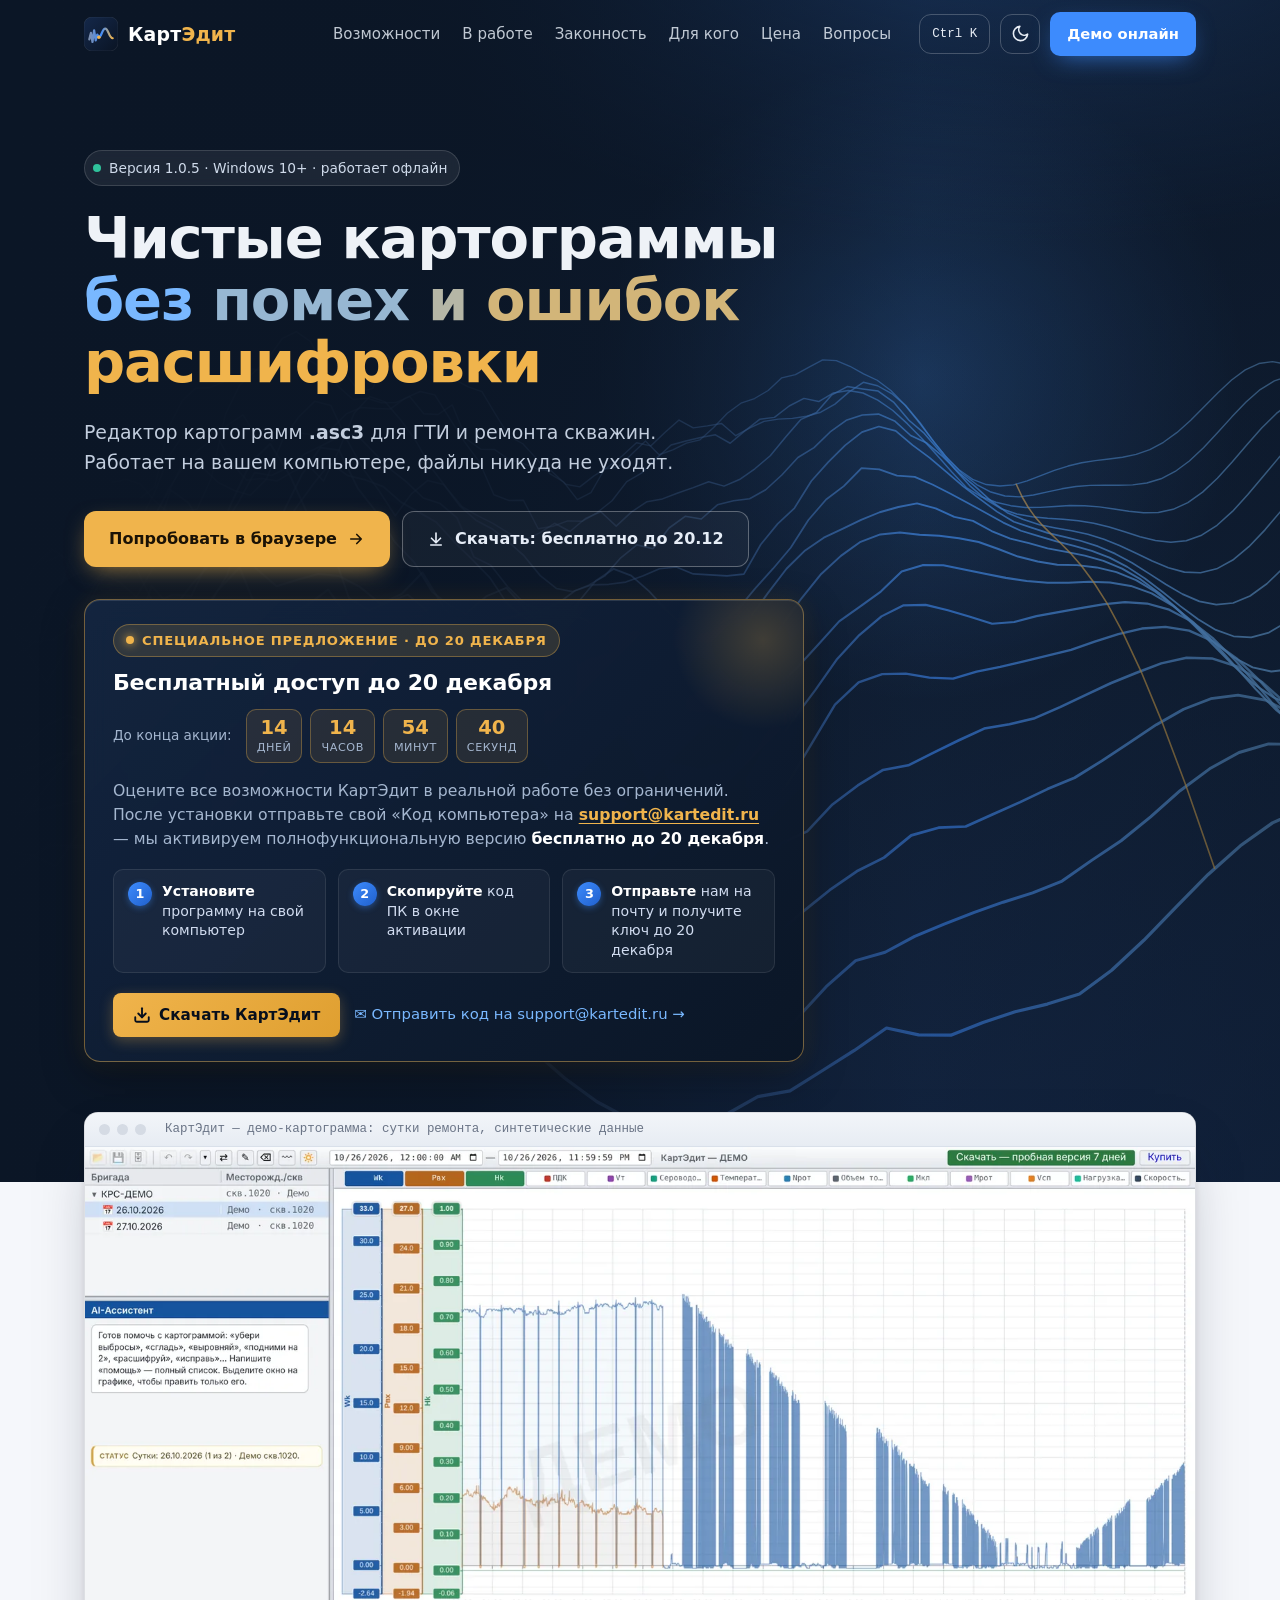
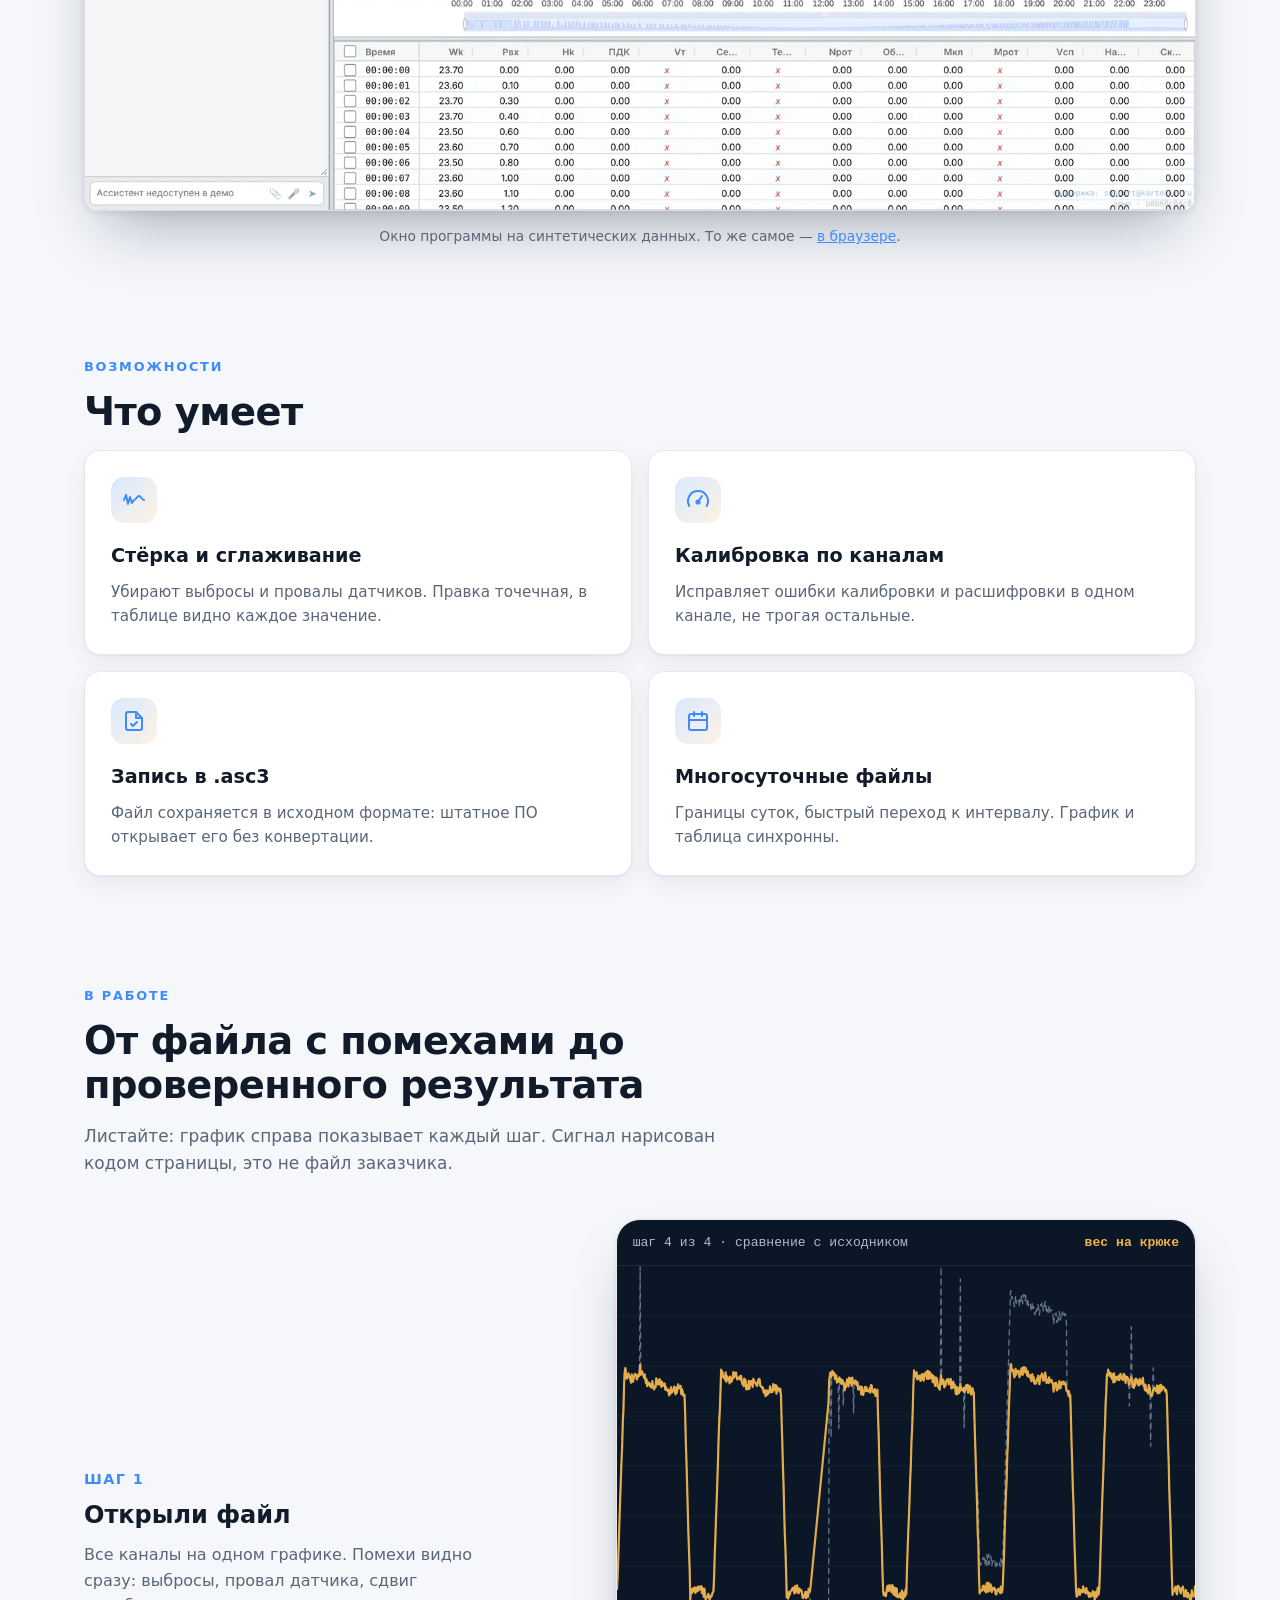
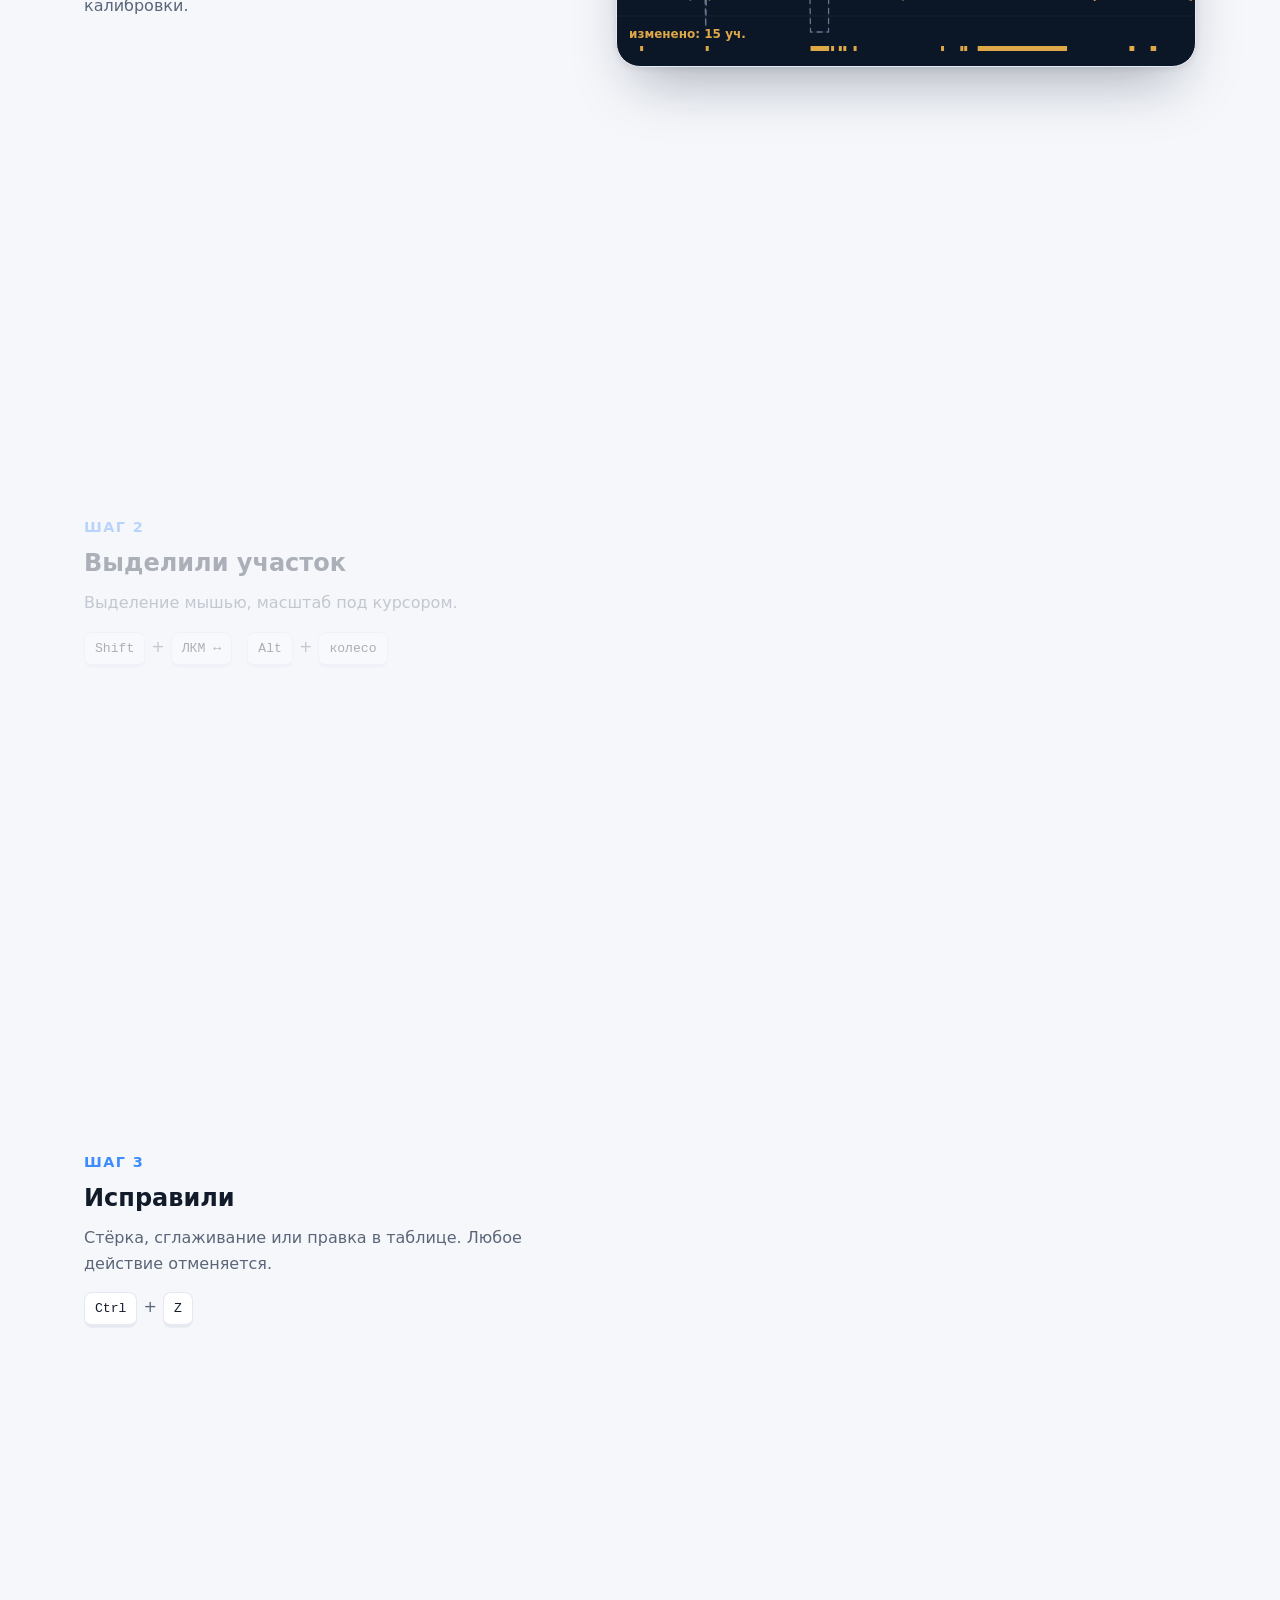
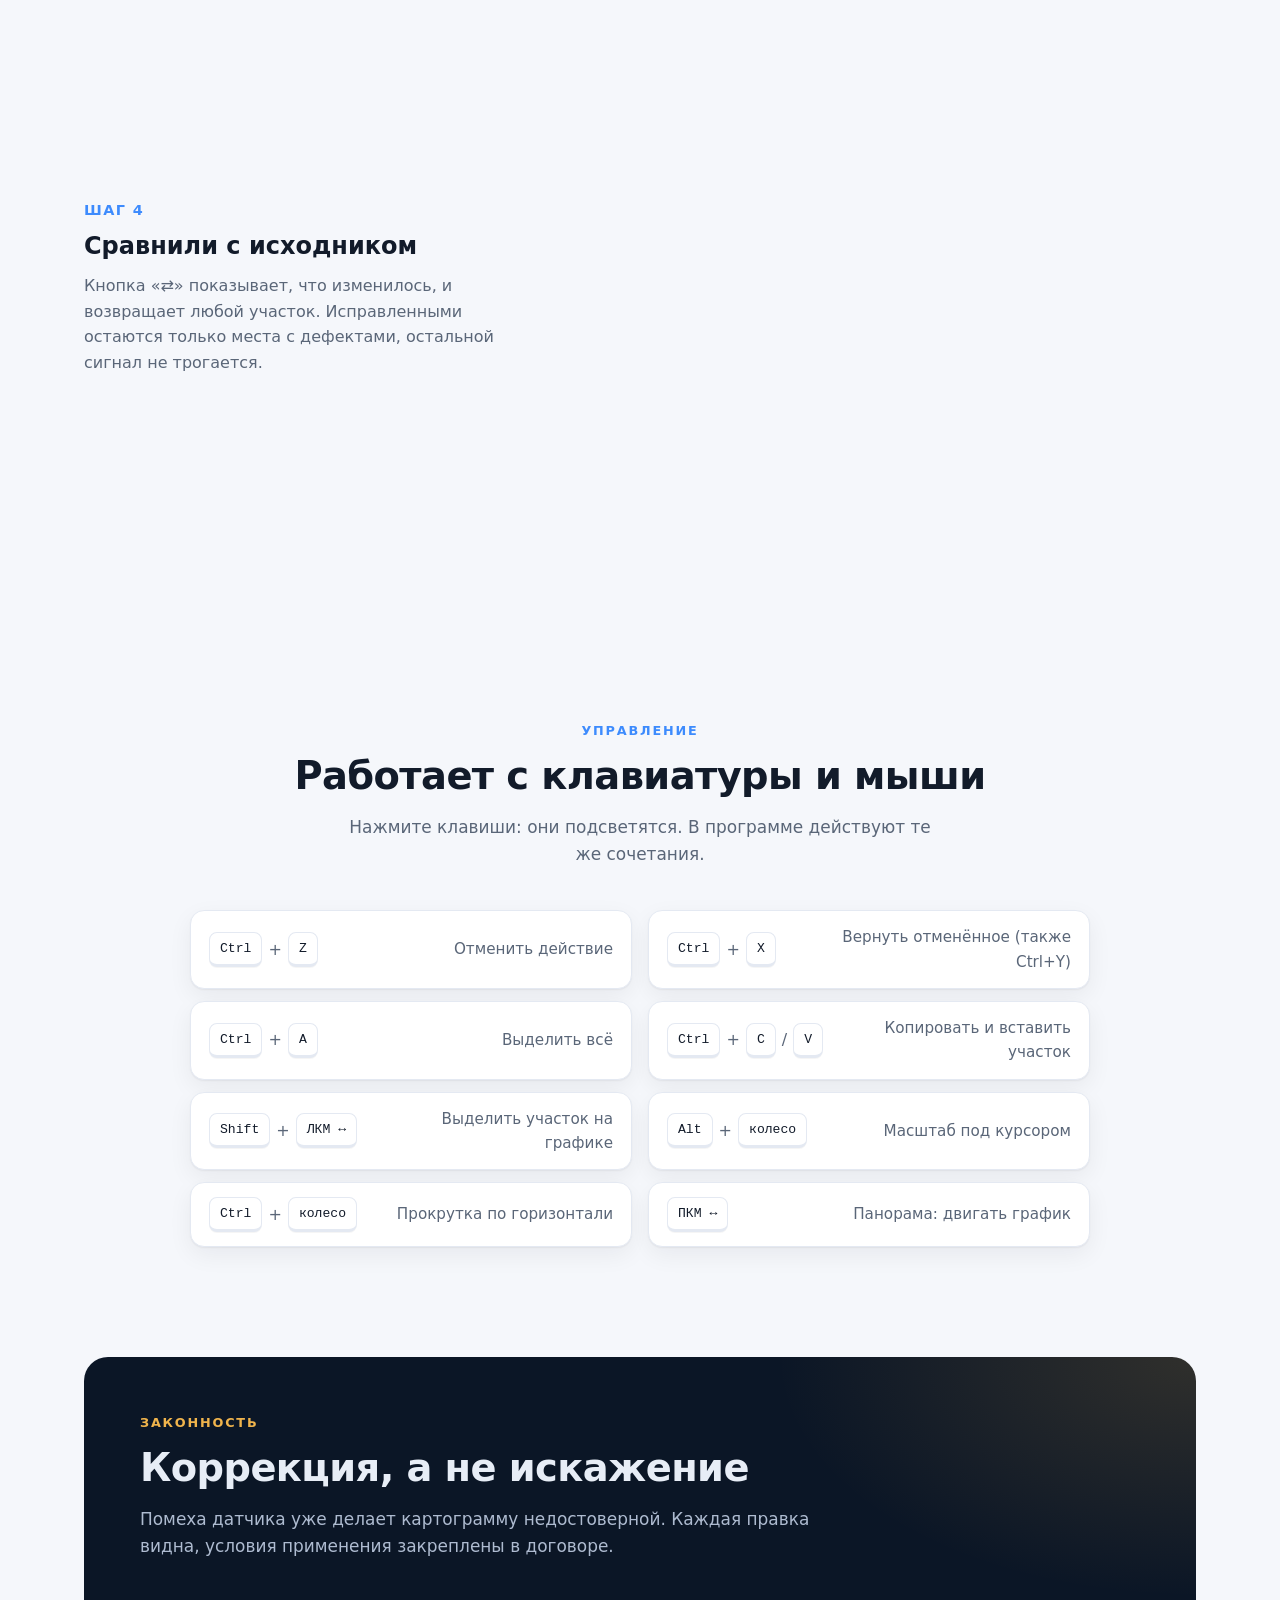
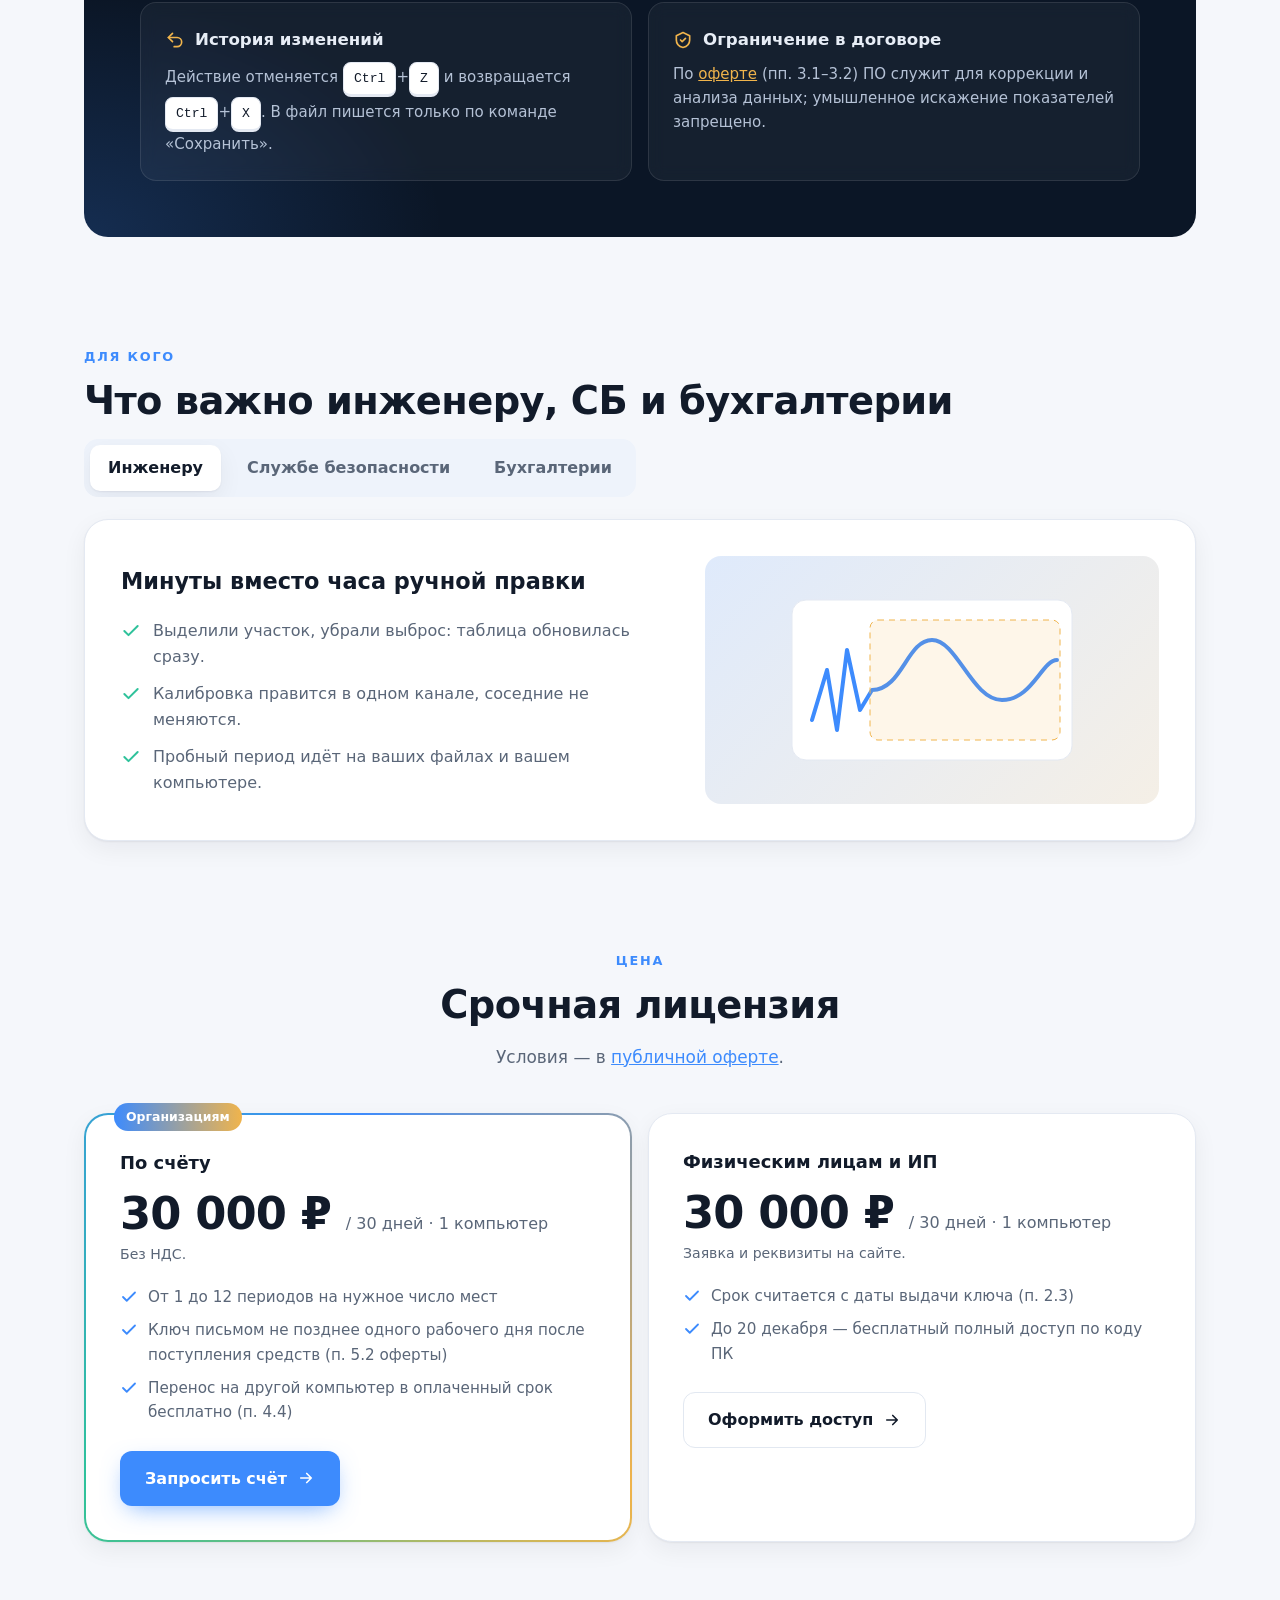
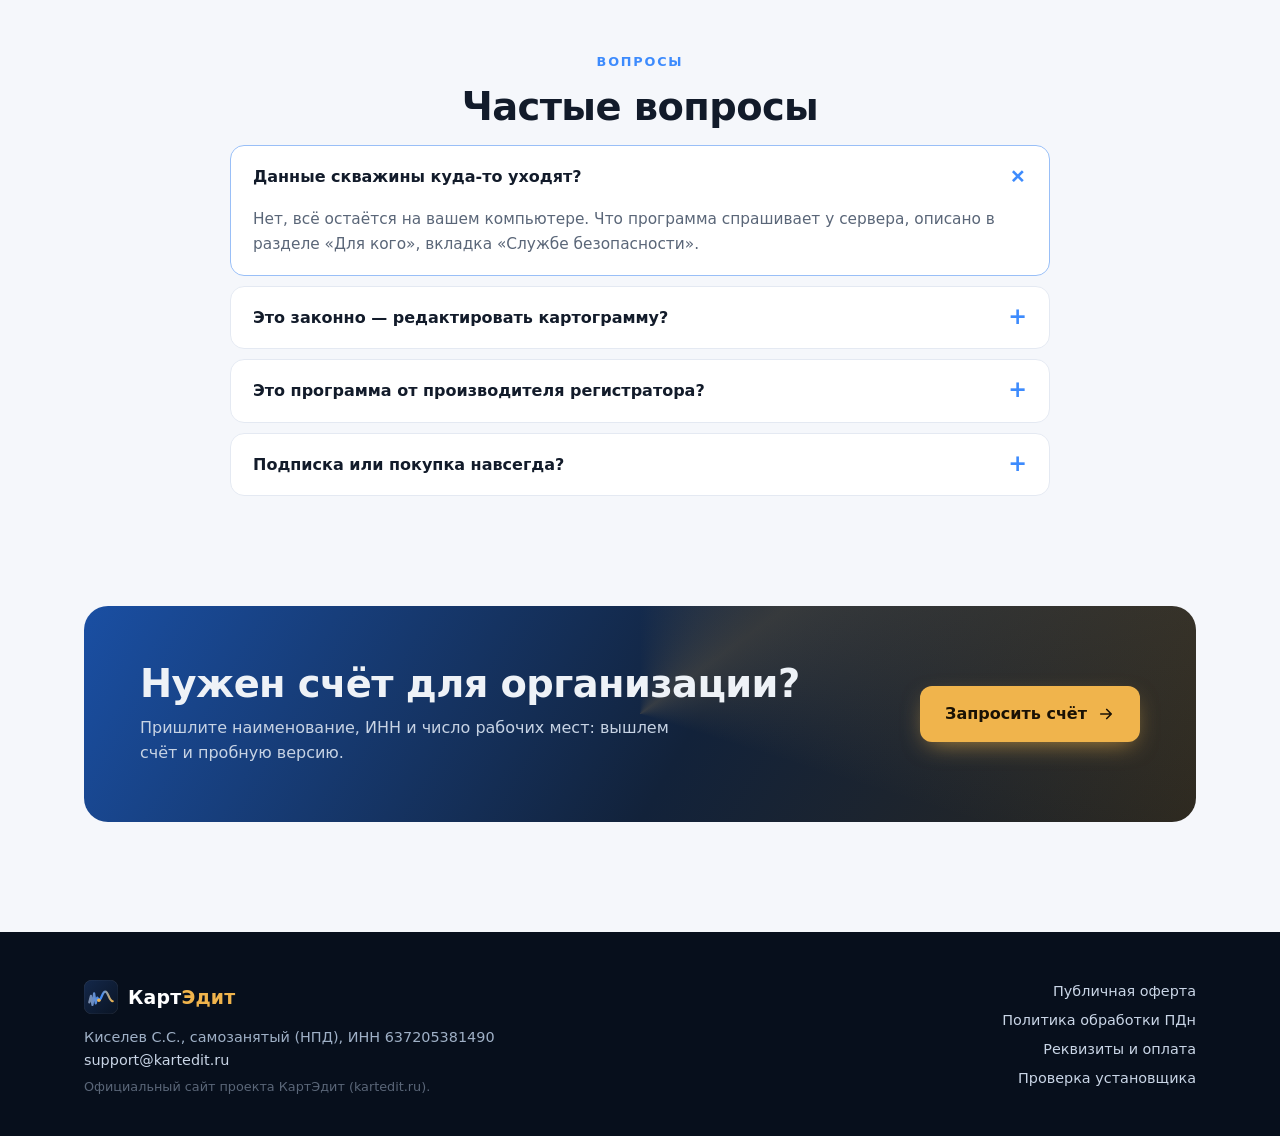
==== commit 18beafc8: "Update root index, pay, and download pages" ====
--- a/index.html
+++ b/index.html
@@ -723,7 +723,7 @@
       Работает на вашем компьютере, файлы никуда не уходят.</p>
       <div class="btns">
         <a class="btn gold mag" href="/demo">Попробовать в браузере <svg><use href="#i-arrow"/></svg></a>
-        <a class="btn ghost mag" href="/download"><svg><use href="#i-down"/></svg> Скачать: 7 дней бесплатно</a>
+        <a class="btn ghost mag" href="/download"><svg><use href="#i-down"/></svg> Скачать: бесплатно до 20.12</a>
       </div>
 
       <!-- ========== ДИЗАЙНЕРСКИЙ БАННЕР АКЦИИ: БЕСПЛАТНЫЙ ДОСТУП ДО 20 ДЕКАБРЯ ========== -->
@@ -935,14 +935,14 @@
         <a class="btn main" href="mailto:support@kartedit.ru?subject=КартЭдит%20—%20счёт%20для%20организации&body=Здравствуйте!%20Прошу%20выставить%20счёт.%0A%0AНаименование%20организации:%0AИНН:%0AКоличество%20рабочих%20мест:%0AСрок%20лицензии:%0AКонтактное%20лицо%20и%20телефон:">Запросить счёт <svg><use href="#i-arrow"/></svg></a>
       </div>
       <div class="price rv">
-        <h3>Частному лицу</h3>
+        <h3>Физическим лицам и ИП</h3>
         <div class="amt"><span class="rub">30 000</span> ₽ <small>/ 30 дней · 1 компьютер</small></div>
-        <p class="muted">Оплата банковской картой.</p>
+        <p class="muted">Заявка и реквизиты на сайте.</p>
         <ul>
           <li><svg><use href="#i-check"/></svg><span>Срок считается с даты выдачи ключа (п. 2.3)</span></li>
-          <li><svg><use href="#i-check"/></svg><span>Перед покупкой — пробный период 7 дней</span></li>
+          <li><svg><use href="#i-check"/></svg><span>До 20 декабря — бесплатный полный доступ по коду ПК</span></li>
         </ul>
-        <a class="btn line" href="/pay">Оплатить картой <svg><use href="#i-arrow"/></svg></a>
+        <a class="btn line" href="/pay">Оформить доступ <svg><use href="#i-arrow"/></svg></a>
       </div>
     </div>
   </div>
@@ -1007,7 +1007,8 @@
     <li><a href="#price">Цена <small>раздел</small></a></li>
     <li><a href="#faq">Вопросы <small>раздел</small></a></li>
     <li><a href="/demo">Демо в браузере <small>страница</small></a></li>
-    <li><a href="/download">Скачать пробную версию <small>файл</small></a></li>
+    <li><a href="/download">Скачать КартЭдит 1.0.5 <small>файл</small></a></li>
+    <li><a href="/pay">Оформить лицензию / счёт <small>страница</small></a></li>
     <li><a href="/offer">Публичная оферта <small>документ</small></a></li>
     <li><a href="/requisites">Реквизиты и оплата <small>документ</small></a></li>
   </ul>
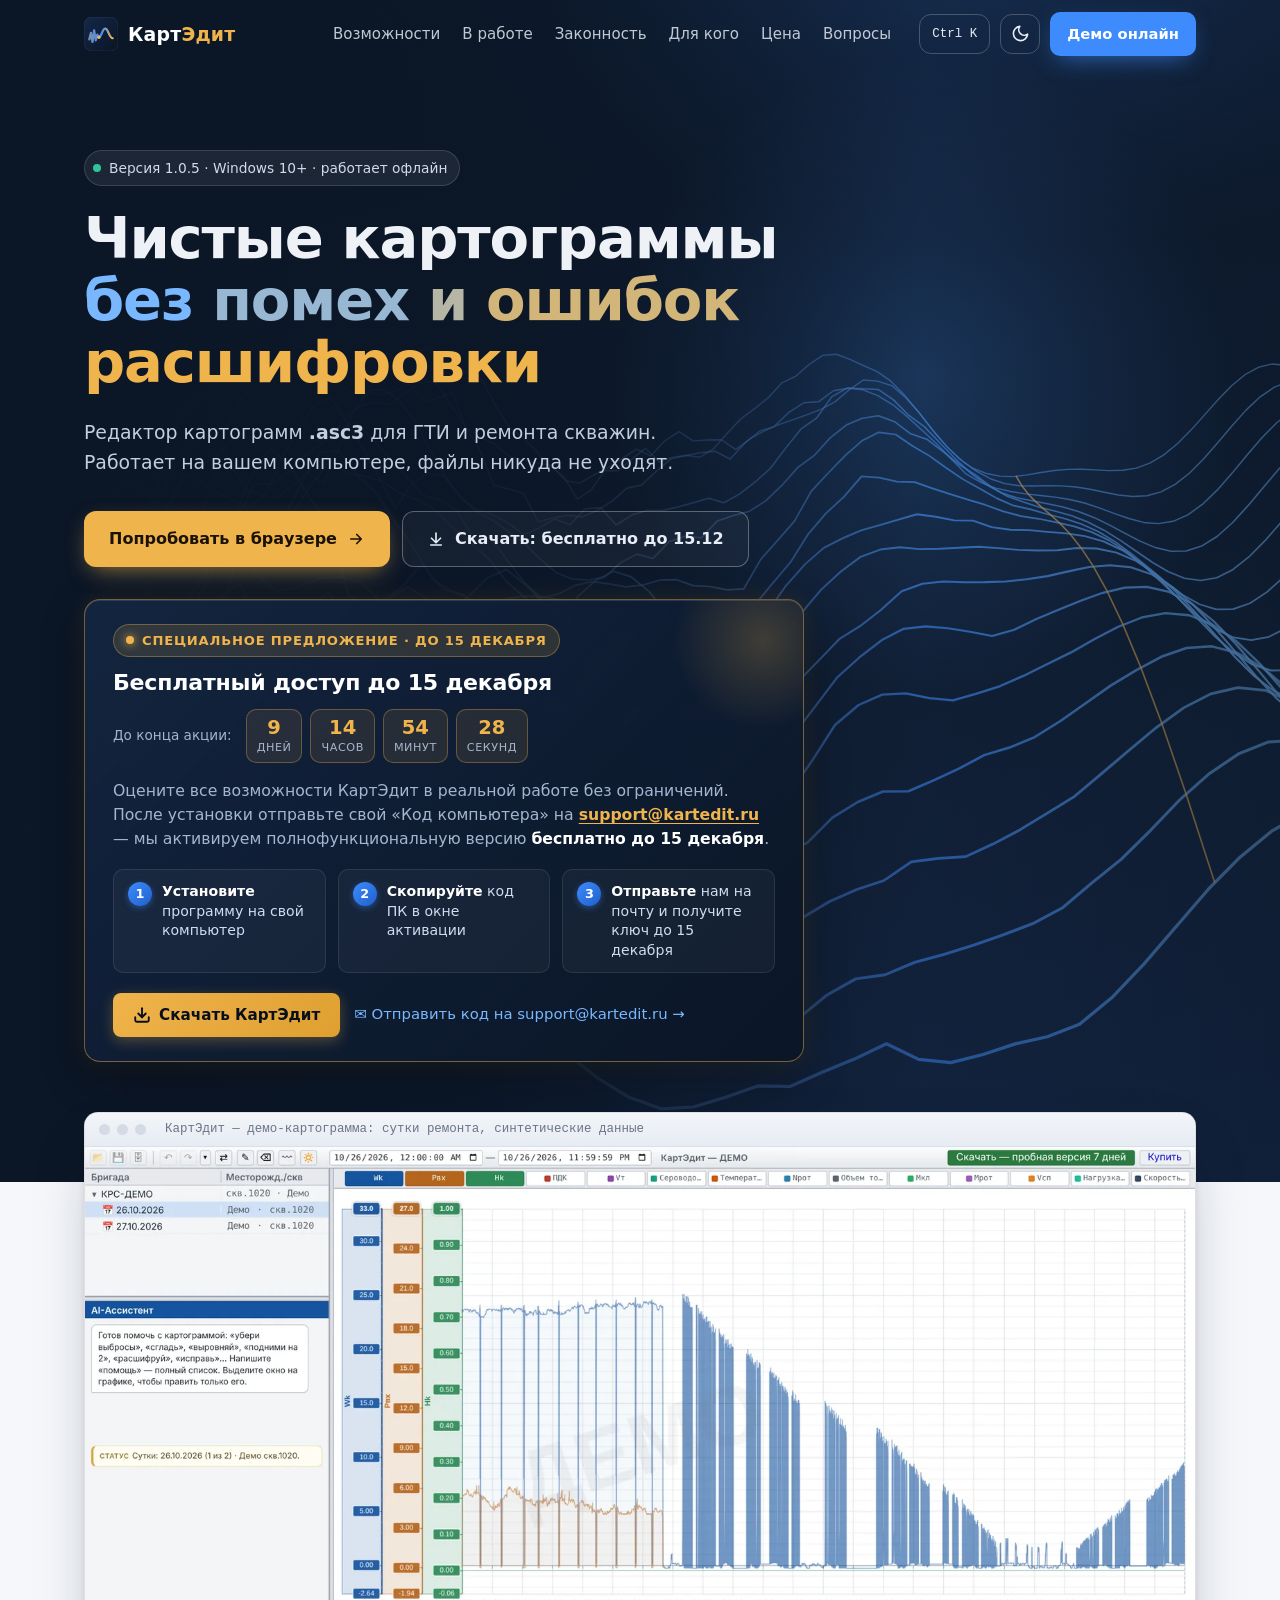
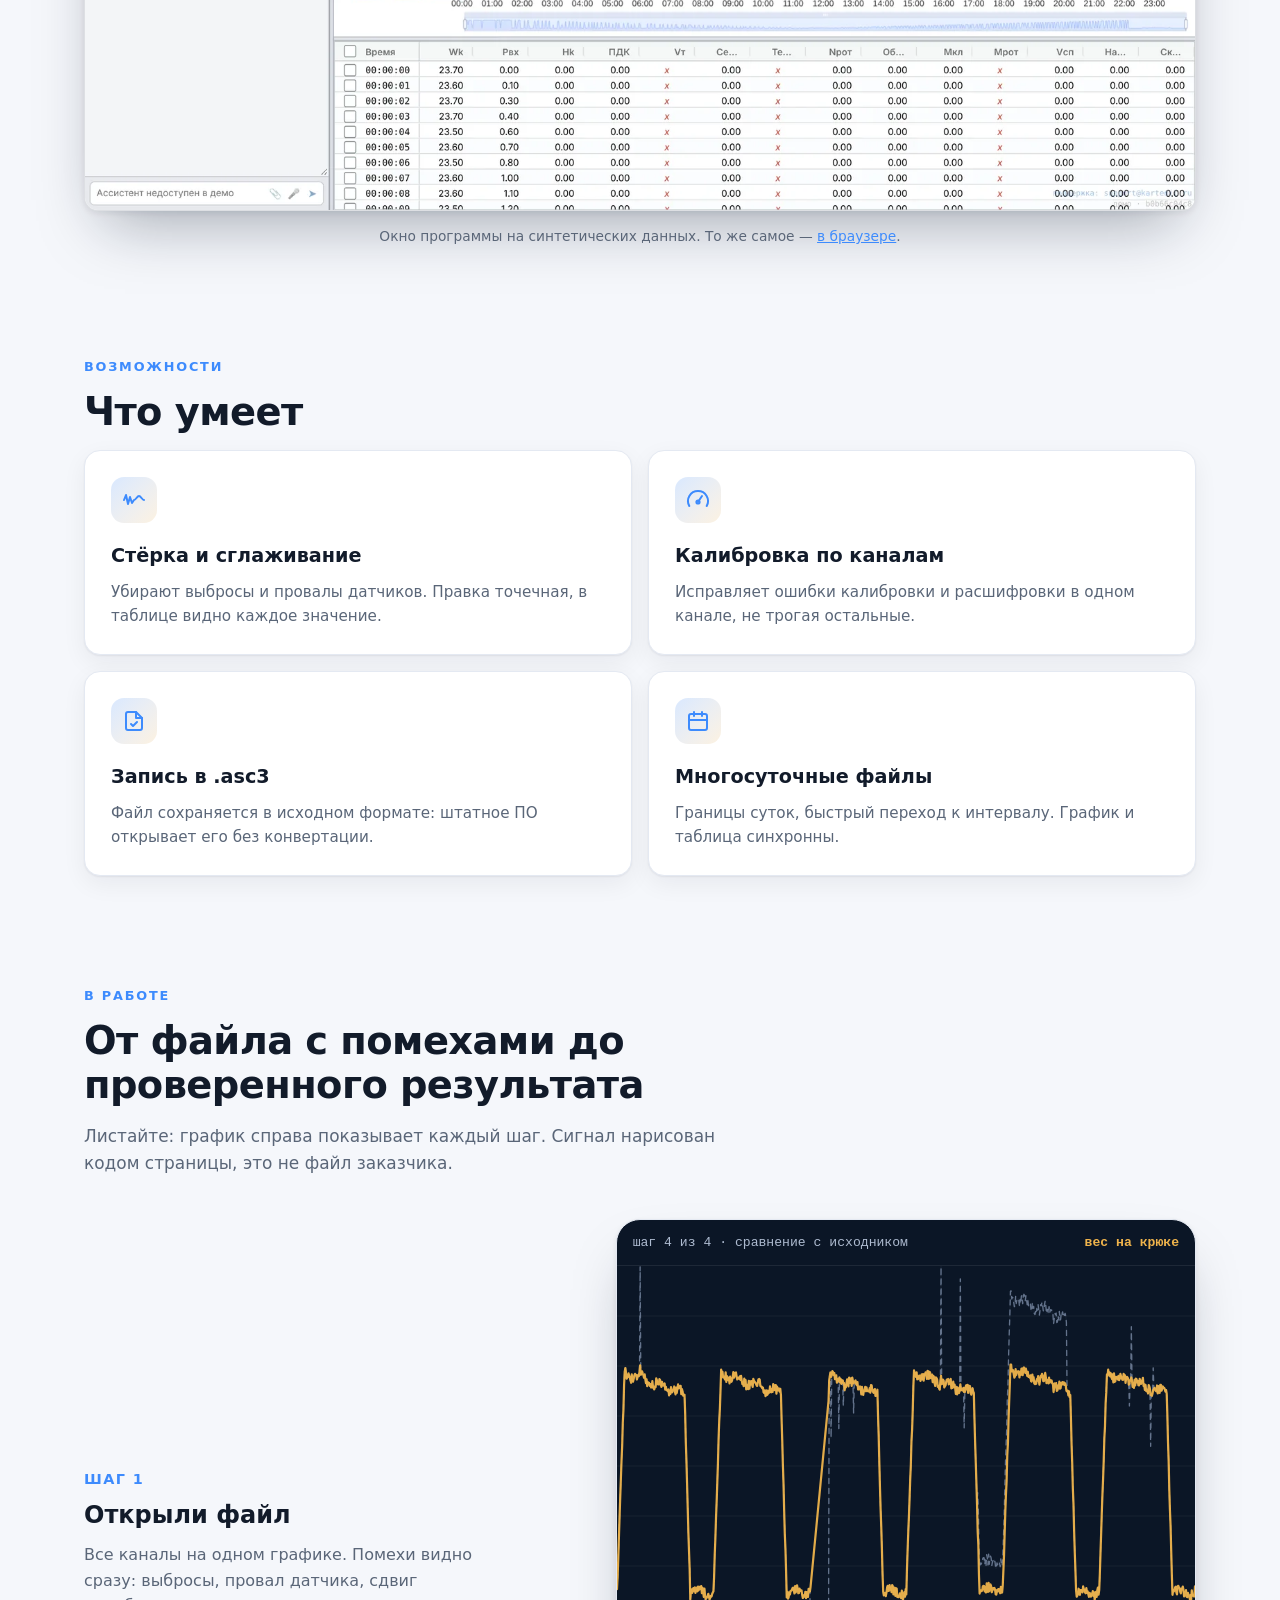
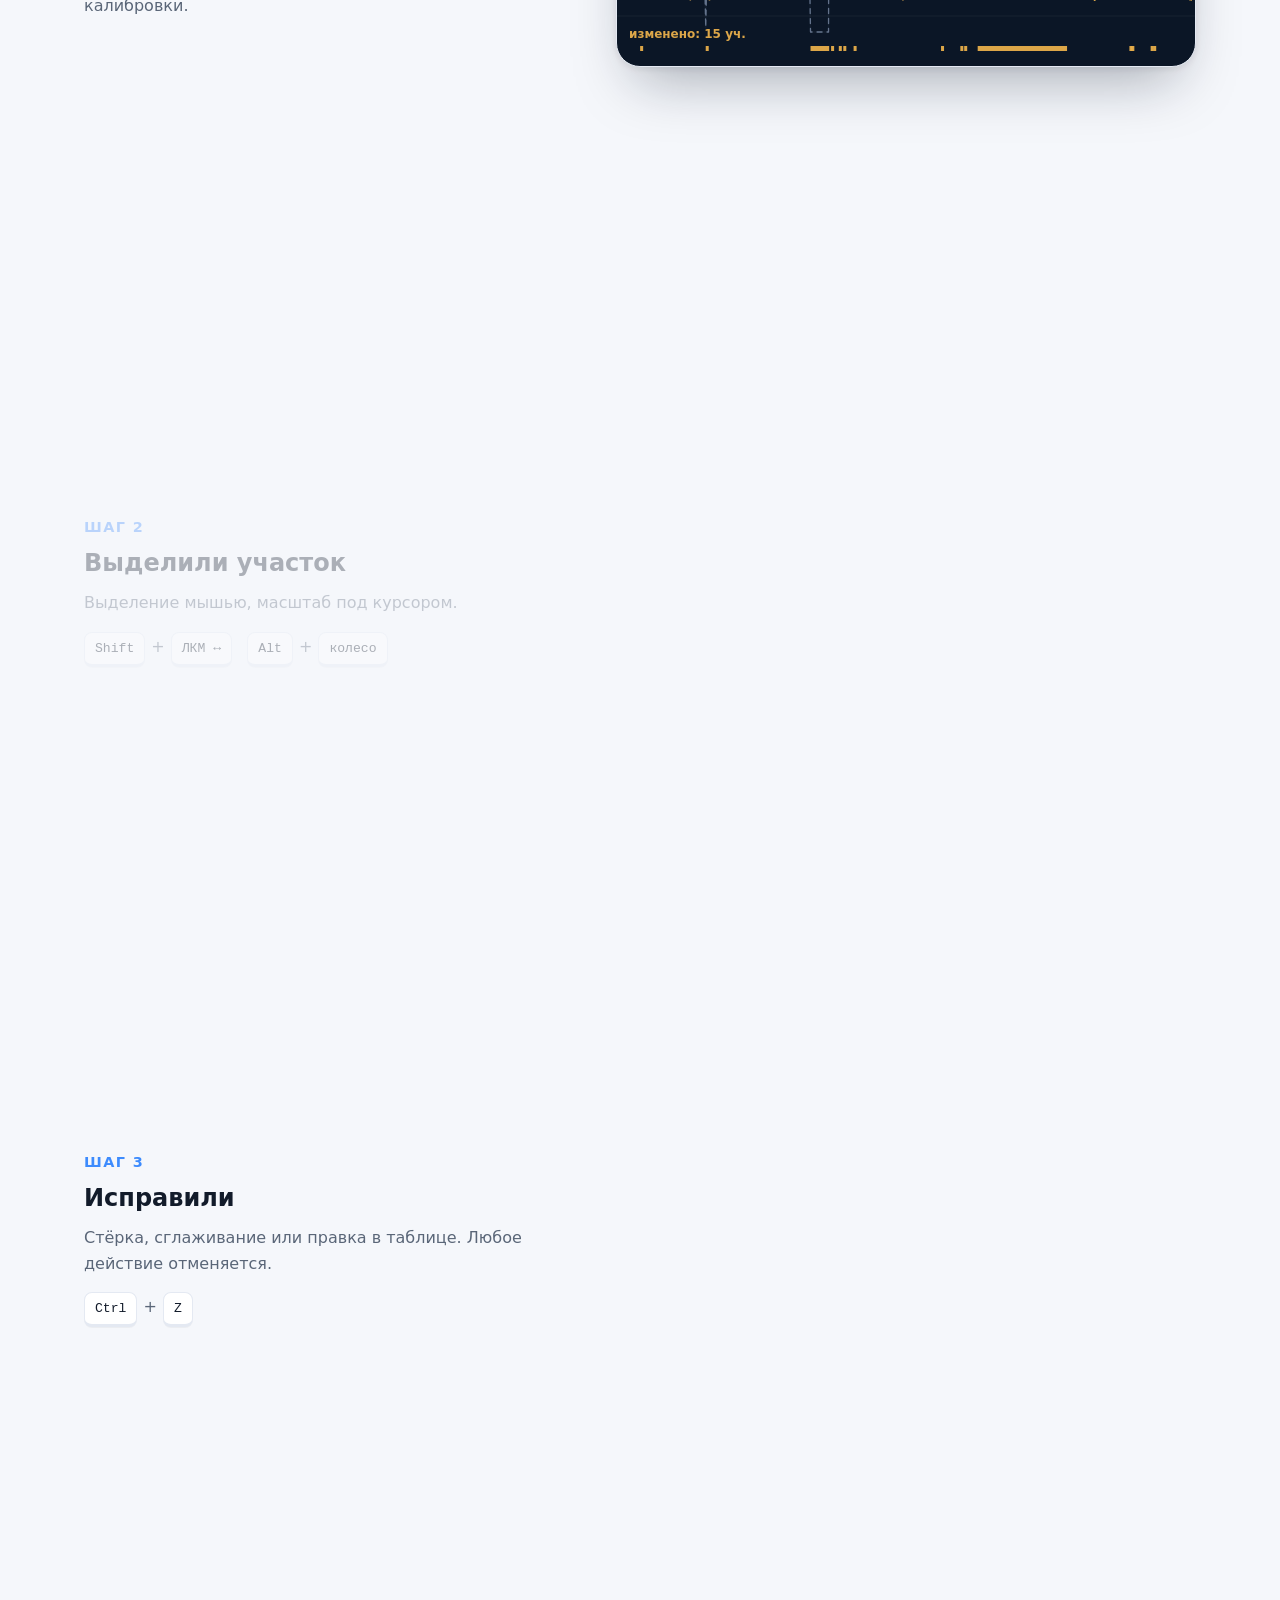
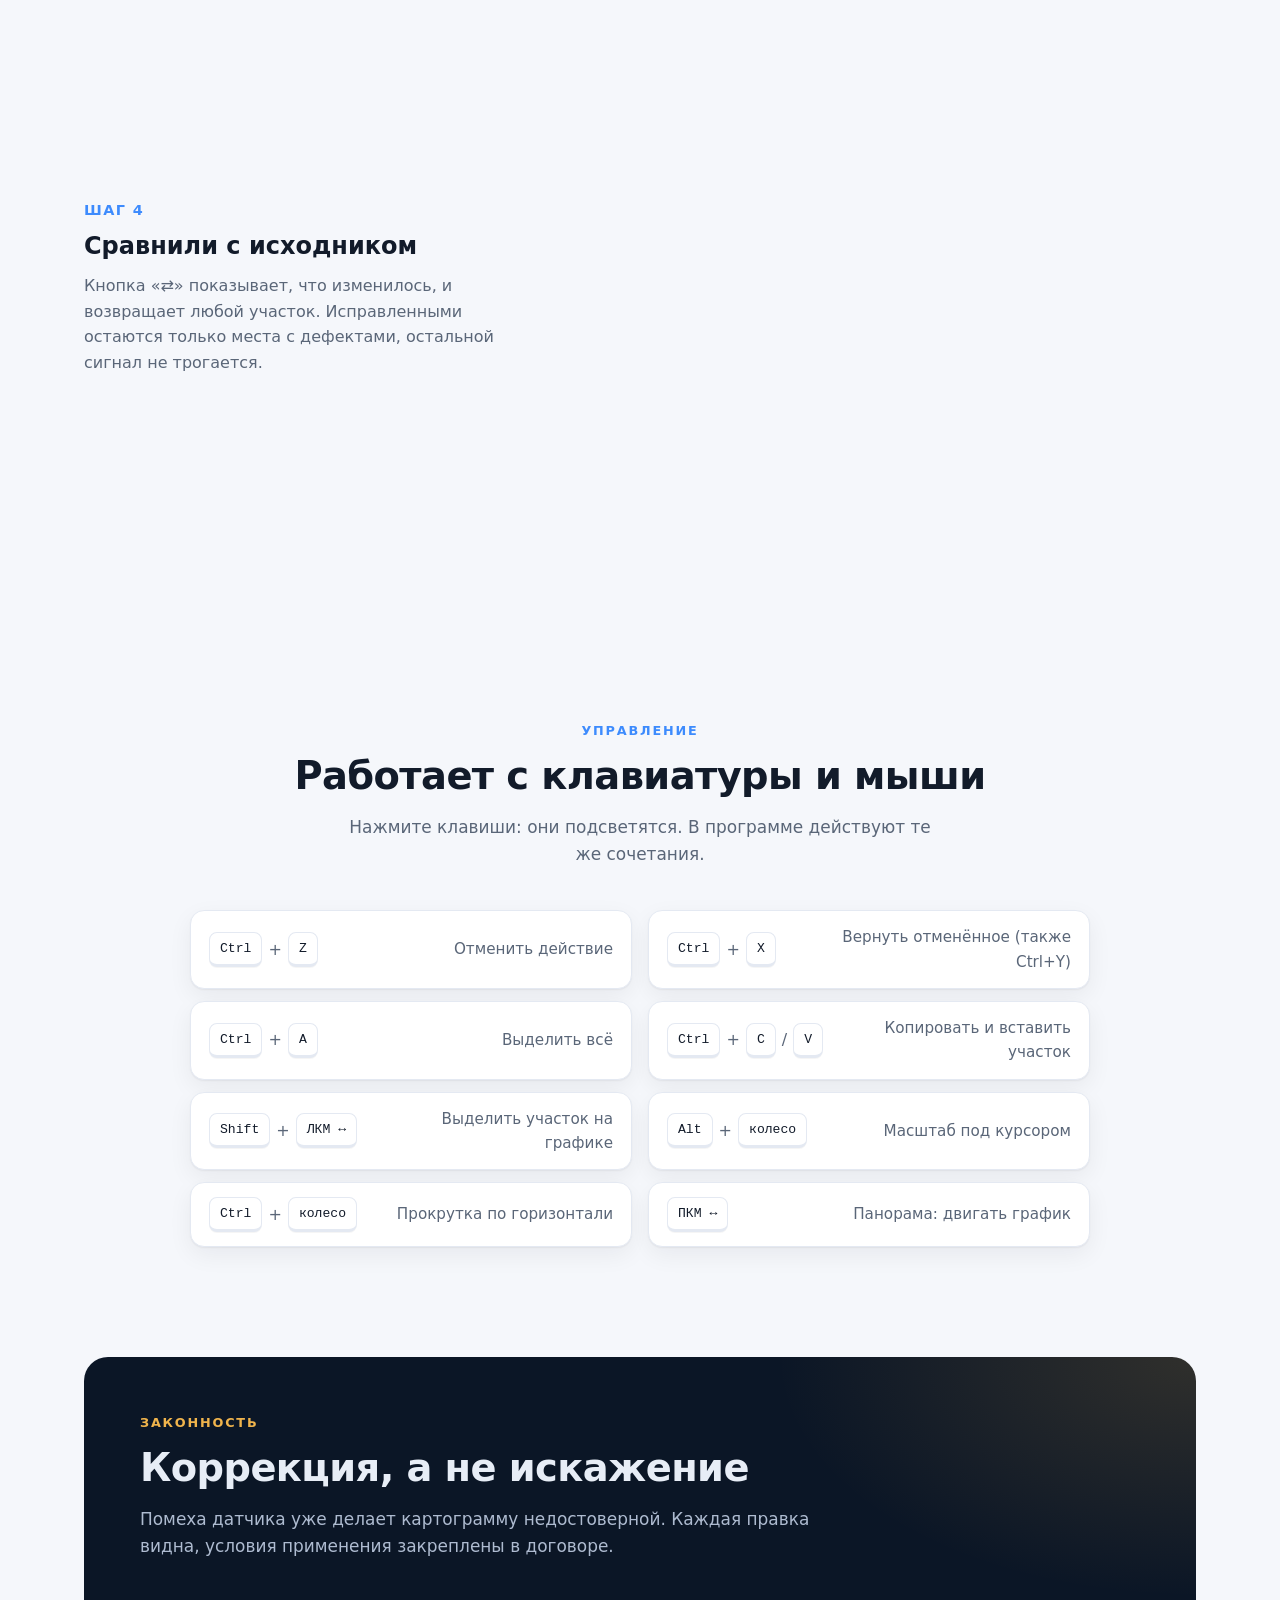
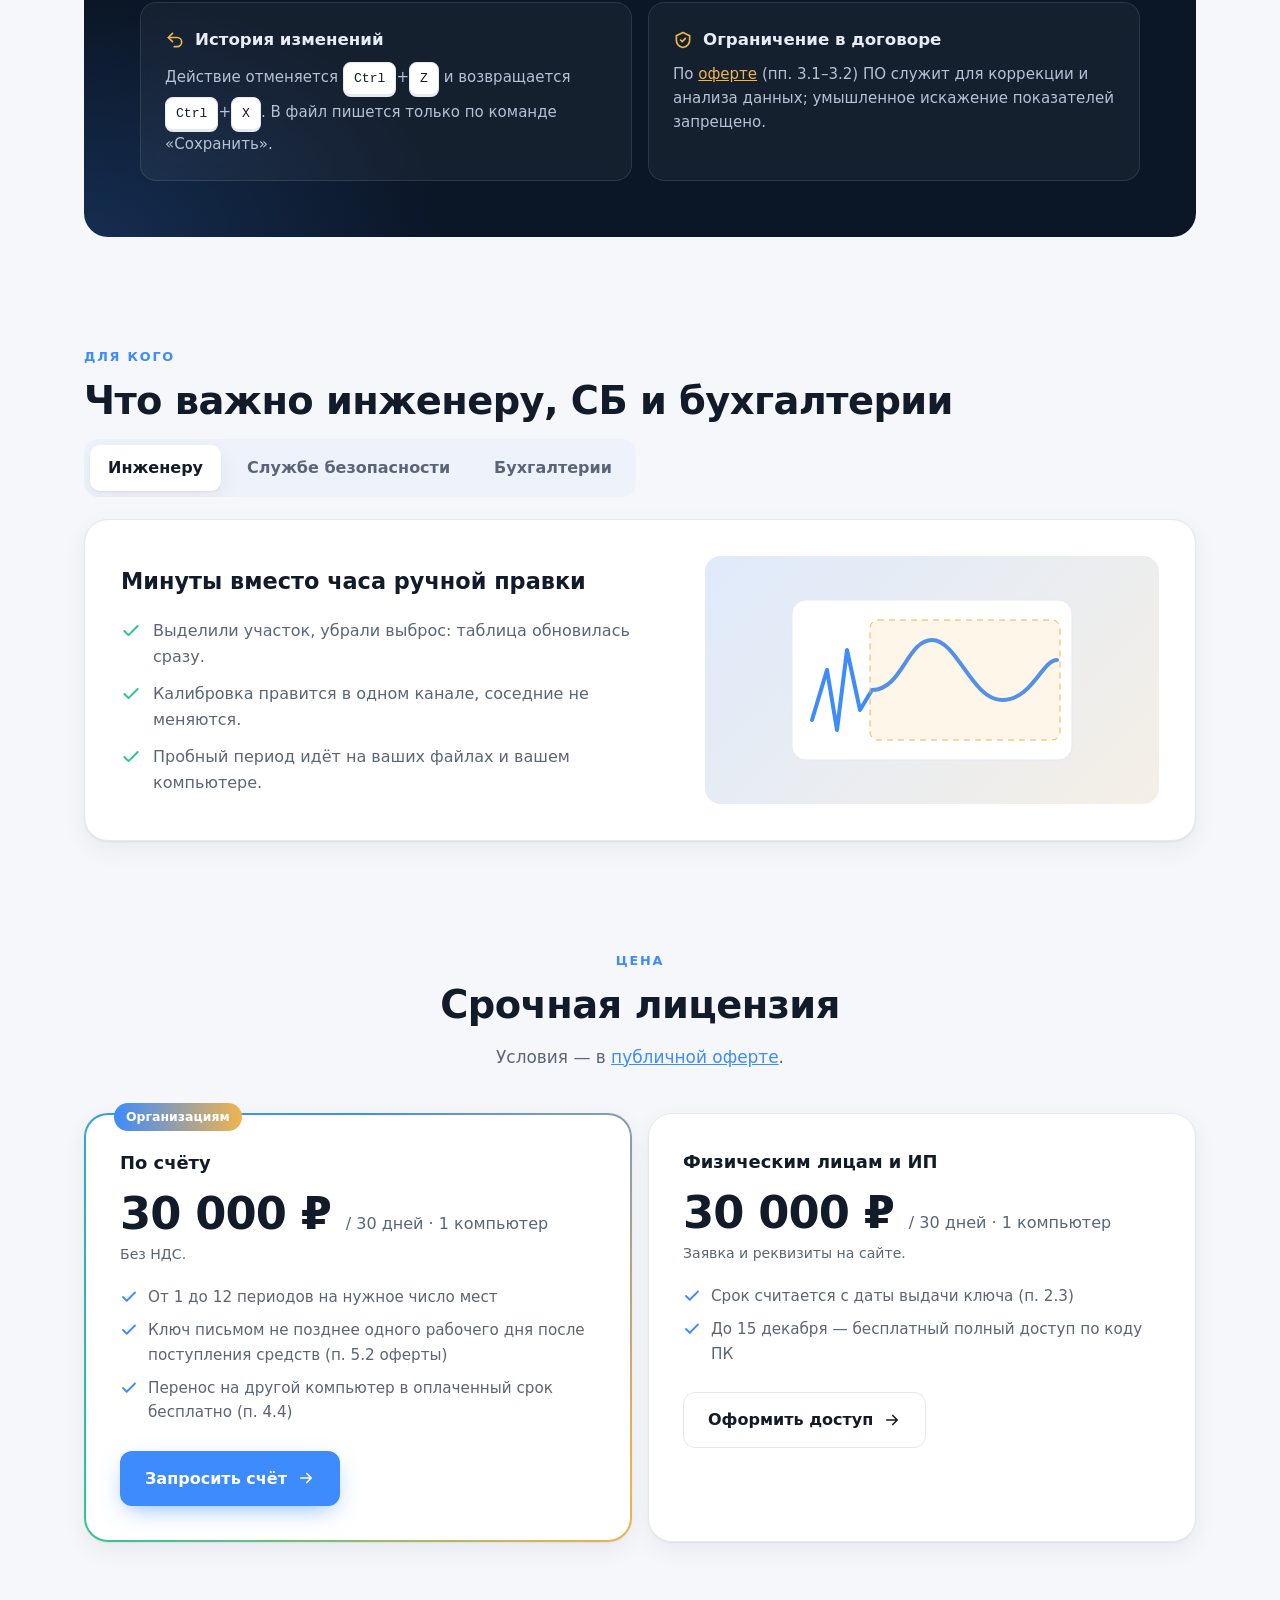
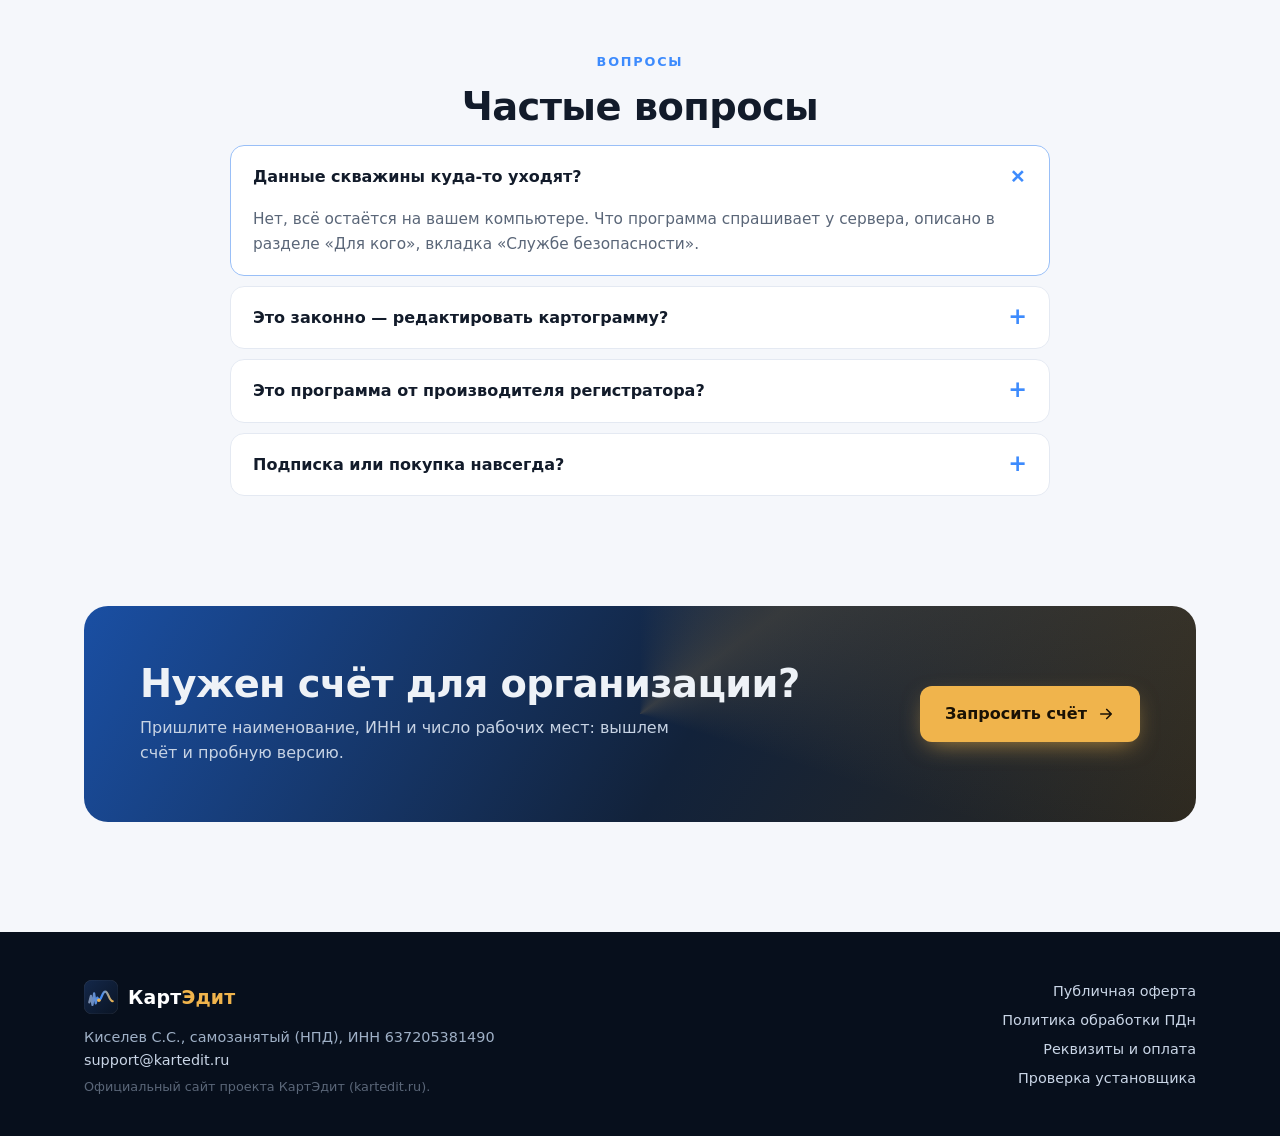
==== commit 5b320d7f: "Update promo deadline to 15 December 2026 on index, download and pay" ====
--- a/index.html
+++ b/index.html
@@ -343,7 +343,7 @@
   /* Смена темы через View Transitions: круг от кнопки */
   ::view-transition-old(root), ::view-transition-new(root) { animation:none; mix-blend-mode:normal; }
 
-  /* ---------- Дизайнерский промо-баннер (Акция: Бесплатный доступ до 20 декабря) ---------- */
+  /* ---------- Дизайнерский промо-баннер (Акция: Бесплатный доступ до 15 декабря) ---------- */
   .promo-banner {
     margin: 32px 0 0;
     background: linear-gradient(135deg, rgba(20, 38, 66, 0.9) 0%, rgba(11, 22, 38, 0.96) 100%);
@@ -723,16 +723,16 @@
       Работает на вашем компьютере, файлы никуда не уходят.</p>
       <div class="btns">
         <a class="btn gold mag" href="/demo">Попробовать в браузере <svg><use href="#i-arrow"/></svg></a>
-        <a class="btn ghost mag" href="/download"><svg><use href="#i-down"/></svg> Скачать: бесплатно до 20.12</a>
+        <a class="btn ghost mag" href="/download"><svg><use href="#i-down"/></svg> Скачать: бесплатно до 15.12</a>
       </div>
 
-      <!-- ========== ДИЗАЙНЕРСКИЙ БАННЕР АКЦИИ: БЕСПЛАТНЫЙ ДОСТУП ДО 20 ДЕКАБРЯ ========== -->
+      <!-- ========== ДИЗАЙНЕРСКИЙ БАННЕР АКЦИИ: БЕСПЛАТНЫЙ ДОСТУП ДО 15 ДЕКАБРЯ ========== -->
       <div class="promo-banner" id="promo-trial">
         <div class="promo-tag">
           <span class="promo-dot"></span>
-          <span>Специальное предложение · До 20 декабря</span>
+          <span>Специальное предложение · До 15 декабря</span>
         </div>
-        <h2 class="promo-h">Бесплатный доступ до 20 декабря</h2>
+        <h2 class="promo-h">Бесплатный доступ до 15 декабря</h2>
         <div class="promo-countdown" id="promo-countdown" aria-live="polite">
           <span class="promo-cd-label">До конца акции:</span>
           <div class="promo-cd-grid">
@@ -745,8 +745,8 @@
         <p class="promo-desc">
           Оцените все возможности КартЭдит в реальной работе без ограничений. 
           После установки отправьте свой «Код компьютера» на 
-          <a href="mailto:support@kartedit.ru?subject=%D0%97%D0%B0%D0%BF%D1%80%D0%BE%D1%81%20%D0%B1%D0%B5%D1%81%D0%BF%D0%BB%D0%B0%D1%82%D0%BD%D0%BE%D0%B3%D0%BE%20%D0%B4%D0%BE%D1%81%D1%82%D1%83%D0%BF%D0%B0%20%D0%B4%D0%BE%2020%20%D0%B4%D0%B5%D0%BA%D0%B0%D0%B1%D1%80%D1%8F&body=%D0%97%D0%B4%D1%80%D0%B0%D0%B2%D1%81%D1%82%D0%B2%D1%83%D0%B9%D1%82%D0%B5!%0A%D0%9F%D1%80%D0%BE%D1%88%D1%83%20%D0%BF%D1%80%D0%B5%D0%B4%D0%BE%D1%81%D1%82%D0%B0%D0%B2%D0%B8%D1%82%D1%8C%20%D0%B1%D0%B5%D1%81%D0%BF%D0%BB%D0%B0%D1%82%D0%BD%D1%8B%D0%B9%20%D0%B4%D0%BE%D1%81%D1%82%D1%83%D0%BF%20%D0%B4%D0%BE%2020%20%D0%B4%D0%B5%D0%BA%D0%B0%D0%B1%D1%80%D1%8F.%0A%D0%9C%D0%BE%D0%B9%20%D0%BA%D0%BE%D0%B4%20%D0%BA%D0%BE%D0%BC%D0%BF%D1%8C%D1%8E%D1%82%D0%B5%D1%80%D0%B0%20(HWID):%20">support@kartedit.ru</a>
-          — мы активируем полнофункциональную версию <b>бесплатно до 20 декабря</b>.
+          <a href="mailto:support@kartedit.ru?subject=%D0%97%D0%B0%D0%BF%D1%80%D0%BE%D1%81%20%D0%B1%D0%B5%D1%81%D0%BF%D0%BB%D0%B0%D1%82%D0%BD%D0%BE%D0%B3%D0%BE%20%D0%B4%D0%BE%D1%81%D1%82%D1%83%D0%BF%D0%B0%20%D0%B4%D0%BE%2015%20%D0%B4%D0%B5%D0%BA%D0%B0%D0%B1%D1%80%D1%8F&body=%D0%97%D0%B4%D1%80%D0%B0%D0%B2%D1%81%D1%82%D0%B2%D1%83%D0%B9%D1%82%D0%B5!%0A%D0%9F%D1%80%D0%BE%D1%88%D1%83%20%D0%BF%D1%80%D0%B5%D0%B4%D0%BE%D1%81%D1%82%D0%B0%D0%B2%D0%B8%D1%82%D1%8C%20%D0%B1%D0%B5%D1%81%D0%BF%D0%BB%D0%B0%D1%82%D0%BD%D1%8B%D0%B9%20%D0%B4%D0%BE%D1%81%D1%82%D1%83%D0%BF%20%D0%B4%D0%BE%2015%20%D0%B4%D0%B5%D0%BA%D0%B0%D0%B1%D1%80%D1%8F.%0A%D0%9C%D0%BE%D0%B9%20%D0%BA%D0%BE%D0%B4%20%D0%BA%D0%BE%D0%BC%D0%BF%D1%8C%D1%8E%D1%82%D0%B5%D1%80%D0%B0%20(HWID):%20">support@kartedit.ru</a>
+          — мы активируем полнофункциональную версию <b>бесплатно до 15 декабря</b>.
         </p>
         <div class="promo-steps">
           <div class="p-step">
@@ -759,7 +759,7 @@
           </div>
           <div class="p-step">
             <span class="p-num">3</span>
-            <span class="p-txt"><b>Отправьте</b> нам на почту и получите ключ до 20 декабря</span>
+            <span class="p-txt"><b>Отправьте</b> нам на почту и получите ключ до 15 декабря</span>
           </div>
         </div>
         <div class="promo-actions">
@@ -767,7 +767,7 @@
             <svg width="18" height="18" viewBox="0 0 24 24" fill="none" stroke="currentColor" stroke-width="2.5" stroke-linecap="round" stroke-linejoin="round"><path d="M21 15v4a2 2 0 0 1-2 2H5a2 2 0 0 1-2-2v-4"/><polyline points="7 10 12 15 17 10"/><line x1="12" y1="15" x2="12" y2="3"/></svg>
             Скачать КартЭдит
           </a>
-          <a class="promo-btn-sec" href="mailto:support@kartedit.ru?subject=%D0%97%D0%B0%D0%BF%D1%80%D0%BE%D1%81%20%D0%B1%D0%B5%D1%81%D0%BF%D0%BB%D0%B0%D1%82%D0%BD%D0%BE%D0%B3%D0%BE%20%D0%B4%D0%BE%D1%81%D1%82%D1%83%D0%BF%D0%B0%20%D0%B4%D0%BE%2020%20%D0%B4%D0%B5%D0%BA%D0%B0%D0%B1%D1%80%D1%8F&body=%D0%97%D0%B4%D1%80%D0%B0%D0%B2%D1%81%D1%82%D0%B2%D1%83%D0%B9%D1%82%D0%B5!%0A%D0%9F%D1%80%D0%BE%D1%88%D1%83%20%D0%BF%D1%80%D0%B5%D0%B4%D0%BE%D1%81%D1%82%D0%B0%D0%B2%D0%B8%D1%82%D1%8C%20%D0%B1%D0%B5%D1%81%D0%BF%D0%BB%D0%B0%D1%82%D0%BD%D1%8B%D0%B9%20%D0%B4%D0%BE%D1%81%D1%82%D1%83%D0%BF%20%D0%B4%D0%BE%2020%20%D0%B4%D0%B5%D0%BA%D0%B0%D0%B1%D1%80%D1%8F.%0A%D0%9C%D0%BE%D0%B9%20%D0%BA%D0%BE%D0%B4%20%D0%BA%D0%BE%D0%BC%D0%BF%D1%8C%D1%8E%D1%82%D0%B5%D1%80%D0%B0%20(HWID):%20">
+          <a class="promo-btn-sec" href="mailto:support@kartedit.ru?subject=%D0%97%D0%B0%D0%BF%D1%80%D0%BE%D1%81%20%D0%B1%D0%B5%D1%81%D0%BF%D0%BB%D0%B0%D1%82%D0%BD%D0%BE%D0%B3%D0%BE%20%D0%B4%D0%BE%D1%81%D1%82%D1%83%D0%BF%D0%B0%20%D0%B4%D0%BE%2015%20%D0%B4%D0%B5%D0%BA%D0%B0%D0%B1%D1%80%D1%8F&body=%D0%97%D0%B4%D1%80%D0%B0%D0%B2%D1%81%D1%82%D0%B2%D1%83%D0%B9%D1%82%D0%B5!%0A%D0%9F%D1%80%D0%BE%D1%88%D1%83%20%D0%BF%D1%80%D0%B5%D0%B4%D0%BE%D1%81%D1%82%D0%B0%D0%B2%D0%B8%D1%82%D1%8C%20%D0%B1%D0%B5%D1%81%D0%BF%D0%BB%D0%B0%D1%82%D0%BD%D1%8B%D0%B9%20%D0%B4%D0%BE%D1%81%D1%82%D1%83%D0%BF%20%D0%B4%D0%BE%2015%20%D0%B4%D0%B5%D0%BA%D0%B0%D0%B1%D1%80%D1%8F.%0A%D0%9C%D0%BE%D0%B9%20%D0%BA%D0%BE%D0%B4%20%D0%BA%D0%BE%D0%BC%D0%BF%D1%8C%D1%8E%D1%82%D0%B5%D1%80%D0%B0%20(HWID):%20">
             ✉ Отправить код на support@kartedit.ru &rarr;
           </a>
         </div>
@@ -940,7 +940,7 @@
         <p class="muted">Заявка и реквизиты на сайте.</p>
         <ul>
           <li><svg><use href="#i-check"/></svg><span>Срок считается с даты выдачи ключа (п. 2.3)</span></li>
-          <li><svg><use href="#i-check"/></svg><span>До 20 декабря — бесплатный полный доступ по коду ПК</span></li>
+          <li><svg><use href="#i-check"/></svg><span>До 15 декабря — бесплатный полный доступ по коду ПК</span></li>
         </ul>
         <a class="btn line" href="/pay">Оформить доступ <svg><use href="#i-arrow"/></svg></a>
       </div>
@@ -1419,10 +1419,10 @@
     }).catch(function () {});
   }
 
-  // Обратный отсчёт до 20 декабря 2026 (23:59:59 МСК).
+  // Обратный отсчёт до 15 декабря 2026 (23:59:59 МСК).
   var cdEl = document.getElementById("promo-countdown");
   if (cdEl) {
-    var targetMs = Date.parse("2026-12-20T23:59:59+03:00");
+    var targetMs = Date.parse("2026-12-15T23:59:59+03:00");
     var dEl = document.getElementById("cd-days"),
         hEl = document.getElementById("cd-hours"),
         mEl = document.getElementById("cd-mins"),
